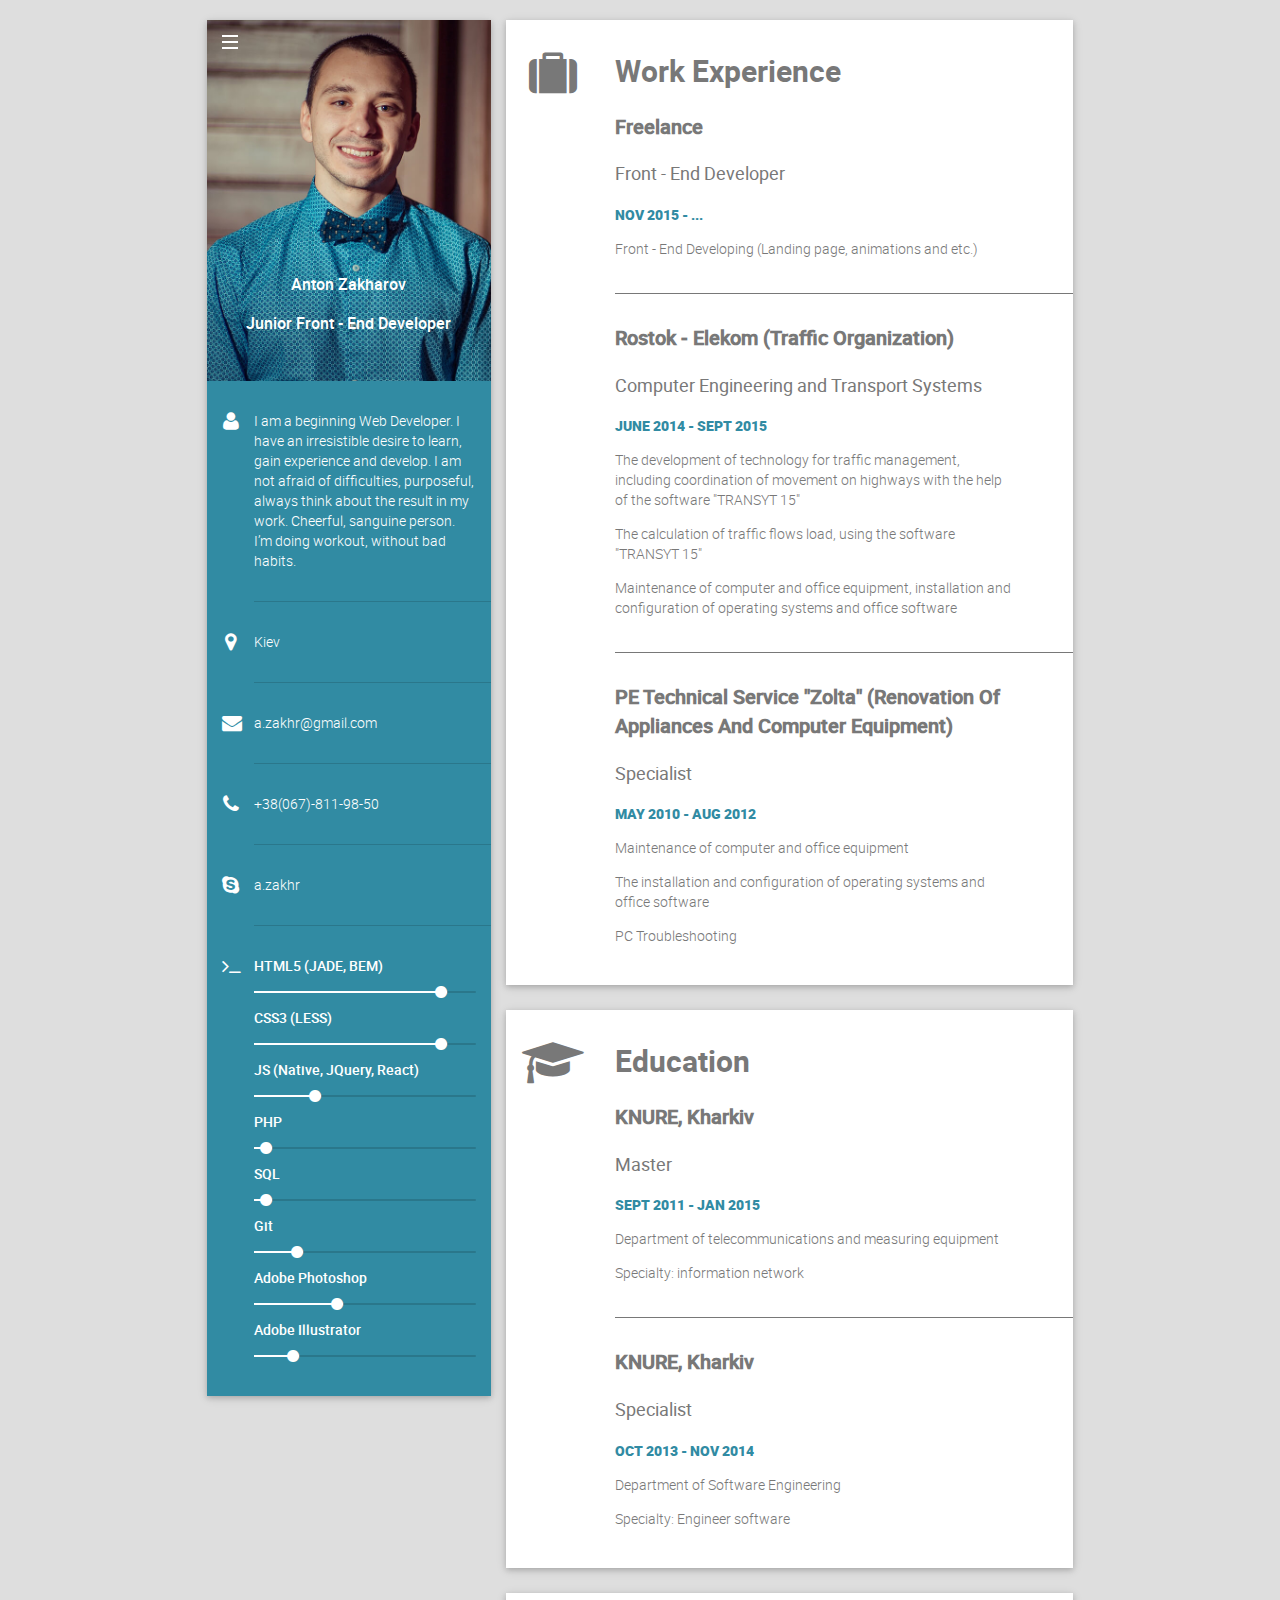
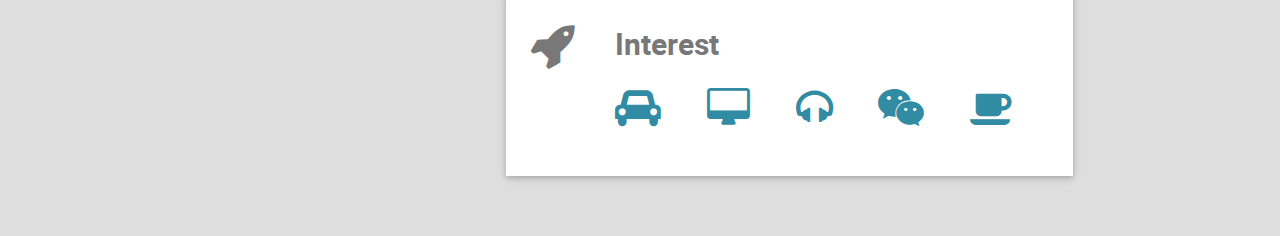
==== index.html @ 95e0c4d7 "clear my code" ====
<!DOCTYPE html><html lang="en" class="no-js"><head><meta charset="utf-8"><meta http-equiv="X-UA-Compatible" content="IE=edge"><meta name="viewport" content="width=device-width, initial-scale=1"><title>CV    </title><meta name="description" content="Zakharov Anton - Front-End Developer. CV and Portfolio."><meta name="author" content="Zakharov Anton"><meta name="robots" content="noodp"><link rel="canonical" href="https://a-zakhr.github.io"><link rel="next" href="https://a-zakhr.github.io/projects"><meta property="og:local" content="en_US"><meta property="og:type" content="website"><meta property="og:title" content="Zakharov Anton"><meta property="og:description" content="Zakharov Anton - Front-End Developer"><meta property="og:url" content="http://a-zakhr.github.io"><meta property="og:site_name" content="Zakharov Anton"><link rel="icon" href="favicon.ico"><link rel="apple-touch-icon" sizes="72x72" href="/apple-icon-72x72.png"><link rel="apple-touch-icon" sizes="76x76" href="/apple-icon-76x76.png"><link rel="apple-touch-icon" sizes="114x114" href="/apple-icon-114x114.png"><link rel="stylesheet" href="styles/main.css"><script>(function(i,s,o,g,r,a,m){i['GoogleAnalyticsObject']=r;i[r]=i[r]||function(){
(i[r].q=i[r].q||[]).push(arguments)},i[r].l=1*new Date();a=s.createElement(o),
m=s.getElementsByTagName(o)[0];a.async=1;a.src=g;m.parentNode.insertBefore(a,m)
})(window,document,'script','https://www.google-analytics.com/analytics.js','ga');

ga('create', 'UA-68794772-2', 'auto');
ga('send', 'pageview');
</script><body><!--[if lt IE 10]><p class="browserupgrade">You are using an <strong>outdated</strong> browser. Please <a href="http://browsehappy.com/">upgrade your browser</a> to improve your experience.</p>
<![endif]--><div class="container"><div class="row"><aside class="aside-block col-lg-4 col-sm-5"><div class="personal-data clearfix"><div class="nav"><div class="nav__btn"><div class="nav__btn-line nav__btn-line--top"></div><div class="nav__btn-line nav__btn-line--middle"></div><div class="nav__btn-line nav__btn-line--bottom"></div></div><nav class="nav__links"><a href="index.html" class="nav__link">CV</a><a href="projects.html" class="nav__link">Projects</a><ul class="social-links"><li class="social-links__item"><a href="https://github.com/a-zakhr" class="social-links__link"><i class="fa fa-github-square"></i></a></li><li class="social-links__item"><a href="https://www.linkedin.com/in/anton-zakharov-628102118" class="social-links__link"><i class="fa fa-linkedin-square"></i></a></li></ul></nav></div><figure class="personal-data__item photo"><img src="images/a.zakhr.jpg" alt="Zakharov Anton image"><figcaption class="photo__descr"><p class="photo__full-name">Anton Zakharov</p><p class="photo__position">Junior Front - End Developer</p></figcaption></figure><div class="personal-data__item personal-data__item--about-me col-sm-12"><div class="row"><div class="personal-data__icon col-xs-2"><i class="fa fa-user"></i></div><p class="personal-data__text col-lg-10 col-md-10 col-sm-10 col-xs-10">I am a beginning Web Developer. I have an irresistible desire to learn, gain experience and develop. I am not afraid of difficulties, purposeful, always think about the result in my work. Cheerful, sanguine person. I’m doing workout, without bad habits.
</p></div></div><div class="personal-data__item personal-data__item--about-me col-sm-12"><div class="row"><div class="personal-data__icon col-xs-2"><i class="fa fa-map-marker"></i></div><p class="personal-data__text col-lg-10 col-md-10 col-sm-10 col-xs-10">Kiev</p></div></div><div class="personal-data__item personal-data__item--email col-sm-12"><div class="row"><div class="personal-data__icon col-xs-2"><i class="fa fa-envelope"></i></div><a href="mailto: a.zakhr@gmail.com" class="personal-data__text col-lg-10 col-md-10 col-sm-10 col-xs-10">a.zakhr@gmail.com</a></div></div><div class="personal-data__item personal-data__item--phone col-sm-12"><div class="row"><div class="personal-data__icon col-xs-2"><i class="fa fa-phone"></i></div><a href="tel: +380678119850" class="personal-data__text col-lg-10 col-md-10 col-sm-10 col-xs-10">+38(067)-811-98-50</a></div></div><div class="personal-data__item personal-data__item--skype col-sm-12"><div class="row"><div class="personal-data__icon col-xs-2"><i class="fa fa-skype"></i></div><a href="skype: a.zakhr" class="personal-data__text col-lg-10 col-md-10 col-sm-10 col-xs-10">a.zakhr</a></div></div><div class="personal-data__item personal-data__item--skills col-sm-12"><div class="row"><div class="personal-data__icon col-xs-2"><i class="fa fa-terminal"></i></div><div class="skills col-lg-10 col-md-10 col-sm-10 col-xs-10"><div class="skills__item skills__item--html"><p class="skills__title">HTML5 (JADE, BEM)</p><div class="skills__progress"><div class="skills__progress--current"><i class="fa fa-circle"></i></div></div></div><div class="skills__item skills__item--css"><p class="skills__title">CSS3 (LESS)</p><div class="skills__progress"><div class="skills__progress--current"><i class="fa fa-circle"></i></div></div></div><div class="skills__item skills__item--js"><p class="skills__title">JS (Native, JQuery, React)</p><div class="skills__progress"><div class="skills__progress--current"><i class="fa fa-circle"></i></div></div></div><div class="skills__item skills__item--php"><p class="skills__title">PHP</p><div class="skills__progress"><div class="skills__progress--current"><i class="fa fa-circle"></i></div></div></div><div class="skills__item skills__item--sql"><p class="skills__title">SQL</p><div class="skills__progress"><div class="skills__progress--current"><i class="fa fa-circle"></i></div></div></div><div class="skills__item skills__item--git"><p class="skills__title">Git</p><div class="skills__progress"><div class="skills__progress--current"><i class="fa fa-circle"></i></div></div></div><div class="skills__item skills__item--ps"><p class="skills__title">Adobe Photoshop</p><div class="skills__progress"><div class="skills__progress--current"><i class="fa fa-circle"></i></div></div></div><div class="skills__item skills__item--ai"><p class="skills__title">Adobe Illustrator</p><div class="skills__progress"><div class="skills__progress--current"><i class="fa fa-circle"></i></div></div></div></div></div></div></div></aside><main class="content col-lg-8 col-sm-7"><div class="info-block clearfix"><div class="info-block__icon col-lg-2 col-md-2 col-sm-2 col-xs-2"><i class="fa fa-suitcase"></i></div><section class="info-block__description col-lg-10 col-md-10 col-sm-10 col-xs-10"><h2 class="info-block__title">Work Experience</h2><article class="description-block"><h3 class="description-block__title">Freelance</h3><p class="description-block__degree">Front - End Developer</p><p class="description-block__date">Nov 2015 - ...</p><p class="description-block__text">Front - End Developing (Landing page, animations and etc.)
</p></article><article class="description-block"><h3 class="description-block__title">Rostok - Elekom (Traffic Organization)</h3><p class="description-block__degree">Computer Engineering and Transport Systems</p><p class="description-block__date">June 2014 - Sept 2015</p><p class="description-block__text">The development of technology for traffic management, including coordination of movement on highways with the help of the software "TRANSYT 15"</p><p class="description-block__text">The calculation of traffic flows load, using the software "TRANSYT 15"</p><p class="description-block__text">Maintenance of computer and office equipment, installation and configuration of operating systems and office software
</p></article><article class="description-block"><h3 class="description-block__title">PE Technical Service "Zolta" (Renovation Of Appliances And Computer Equipment)</h3><p class="description-block__degree">Specialist</p><p class="description-block__date">May 2010 - Aug 2012</p><p class="description-block__text">Maintenance of computer and office equipment</p><p class="description-block__text">The installation and configuration of operating systems and office software</p><p class="description-block__text">PC Troubleshooting
</p></article></section></div><div class="info-block clearfix"><div class="info-block__icon col-lg-2 col-md-2 col-sm-2 col-xs-2"><i class="fa fa-graduation-cap"></i></div><section class="info-block__description col-lg-10 col-md-10 col-sm-10 col-xs-10"><h2 class="info-block__title">Education</h2><article class="description-block"><h3 class="description-block__title">KNURE, Kharkiv</h3><p class="description-block__degree">Master</p><P class="description-block__date">Sept 2011 - Jan 2015</P><p class="description-block__text">Department of telecommunications and measuring equipment</p><p class="description-block__text">Specialty: information network</p></article><article class="description-block"><h3 class="description-block__title">KNURE, Kharkiv</h3><p class="description-block__degree">Specialist</p><p class="description-block__date">Oct 2013 - Nov 2014</p><p class="description-block__text">Department of Software Engineering</p><p class="description-block__text">Specialty: Engineer software</p></article></section></div><div class="info-block clearfix"><div class="info-block__icon col-lg-2 col-md-2 col-sm-2 col-xs-2"><i class="fa fa-rocket"></i></div><section class="info-block__description col-lg-10 col-md-10 col-sm-10 col-xs-10"><h2 class="info-block__title">Interest</h2><article class="description-block"><ul class="description-block__list"><li class="list-item"><i class="fa fa-car"></i></li><li class="list-item"><i class="fa fa-desktop"></i></li><li class="list-item"><i class="fa fa-headphones"></i></li><li class="list-item"><i class="fa fa-weixin"></i></li><li class="list-item"><i class="fa fa-coffee"></i></li></ul></article></section></div></main><div class="overlay-bg"></div></div></div><script src="scripts/jquery.min.js"></script><script src="scripts/main.js"></script></body></head></html>
---- styles/main.css ----
.fa.fa-pull-left,.fa.pull-left{margin-right:.3em}.fa,.fa-stack{display:inline-block}.fa-ul,.projects__list,.social-links{list-style-type:none}.description-links__icon,.fa-fw,.fa-li,.info-block__icon,.nav__links,.personal-data__icon,.photo__descr,.projects__title{text-align:center}@font-face{font-family:'Roboto Light';src:url(../fonts/roboto-light-webfont.eot);src:url(../fonts/roboto-light-webfont.eot?#iefix) format('embedded-opentype'),url(../fonts/roboto-light-webfont.woff2) format('woff2'),url(../fonts/roboto-light-webfont.woff) format('woff'),url(../fonts/roboto-light-webfont.ttf) format('truetype')}@font-face{font-family:'Roboto Bold';src:url(../fonts/roboto-bold-webfont.eot);src:url(../fonts/roboto-bold-webfont.eot?#iefix) format('embedded-opentype'),url(../fonts/roboto-bold-webfont.woff2) format('woff2'),url(../fonts/roboto-bold-webfont.woff) format('woff'),url(../fonts/roboto-bold-webfont.ttf) format('truetype')}@font-face{font-family:'Roboto Black';src:url(../fonts/roboto-black-webfont.eot);src:url(../fonts/roboto-black-webfont.eot?#iefix) format('embedded-opentype'),url(../fonts/roboto-black-webfont.woff2) format('woff2'),url(../fonts/roboto-black-webfont.woff) format('woff'),url(../fonts/roboto-black-webfont.ttf) format('truetype')}@font-face{font-family:'Roboto Medium';src:url(../fonts/roboto-medium-webfont.eot);src:url(../fonts/roboto-medium-webfont.eot?#iefix) format('embedded-opentype'),url(../fonts/roboto-medium-webfont.woff2) format('woff2'),url(../fonts/roboto-medium-webfont.woff) format('woff'),url(../fonts/roboto-medium-webfont.ttf) format('truetype')}@font-face{font-family:'Roboto Regular';src:url(../fonts/roboto-regular-webfont.eot);src:url(../fonts/roboto-regular-webfont.eot?#iefix) format('embedded-opentype'),url(../fonts/roboto-regular-webfont.woff2) format('woff2'),url(../fonts/roboto-regular-webfont.woff) format('woff'),url(../fonts/roboto-regular-webfont.ttf) format('truetype')}/*!
 *  Font Awesome 4.6.1 by @davegandy - http://fontawesome.io - @fontawesome
 *  License - http://fontawesome.io/license (Font: SIL OFL 1.1, CSS: MIT License)
 */@font-face{font-family:FontAwesome;src:url(../fonts/fontawesome-webfont.eot?v=4.6.1);src:url(../fonts/fontawesome-webfont.eot?#iefix&v=4.6.1) format('embedded-opentype'),url(../fonts/fontawesome-webfont.woff2?v=4.6.1) format('woff2'),url(../fonts/fontawesome-webfont.woff?v=4.6.1) format('woff'),url(../fonts/fontawesome-webfont.ttf?v=4.6.1) format('truetype'),url(../fonts/fontawesome-webfont.svg?v=4.6.1#fontawesomeregular) format('svg');font-weight:400;font-style:normal}.fa{font:normal normal normal 14px/1 FontAwesome;font-size:inherit;text-rendering:auto;-webkit-font-smoothing:antialiased;-moz-osx-font-smoothing:grayscale}.fa-lg{font-size:1.33333333em;line-height:.75em;vertical-align:-15%}.fa-stack,img{vertical-align:middle}.fa-2x{font-size:2em}.fa-3x{font-size:3em}.fa-4x{font-size:4em}.fa-5x{font-size:5em}.fa-stack-2x,h1{font-size:2em}.fa-fw{width:1.28571429em}.fa-ul{padding-left:0;margin-left:2.14285714em}.fa.fa-pull-right,.fa.pull-right{margin-left:.3em}.fa-ul>li{position:relative}.fa-li{position:absolute;left:-2.14285714em;width:2.14285714em;top:.14285714em}.fa-li.fa-lg{left:-1.85714286em}.fa-border{padding:.2em .25em .15em;border:.08em solid #eee;border-radius:.1em}legend,td,th{padding:0}hr,img,legend{border:0}.fa-pull-left{float:left}.fa-pull-right{float:right}body,figure{margin:0}.fa-spin{-webkit-animation:fa-spin 2s infinite linear;animation:fa-spin 2s infinite linear}.fa-pulse{-webkit-animation:fa-spin 1s infinite steps(8);animation:fa-spin 1s infinite steps(8)}@-webkit-keyframes fa-spin{0%{-webkit-transform:rotate(0);transform:rotate(0)}100%{-webkit-transform:rotate(359deg);transform:rotate(359deg)}}@keyframes fa-spin{0%{-webkit-transform:rotate(0);transform:rotate(0)}100%{-webkit-transform:rotate(359deg);transform:rotate(359deg)}}.fa-rotate-90{-ms-filter:"progid:DXImageTransform.Microsoft.BasicImage(rotation=1)";-webkit-transform:rotate(90deg);transform:rotate(90deg)}.fa-rotate-180{-ms-filter:"progid:DXImageTransform.Microsoft.BasicImage(rotation=2)";-webkit-transform:rotate(180deg);transform:rotate(180deg)}.fa-rotate-270{-ms-filter:"progid:DXImageTransform.Microsoft.BasicImage(rotation=3)";-webkit-transform:rotate(270deg);transform:rotate(270deg)}.fa-flip-horizontal{-ms-filter:"progid:DXImageTransform.Microsoft.BasicImage(rotation=0, mirror=1)";-webkit-transform:scale(-1,1);transform:scale(-1,1)}.fa-flip-vertical{-ms-filter:"progid:DXImageTransform.Microsoft.BasicImage(rotation=2, mirror=1)";-webkit-transform:scale(1,-1);transform:scale(1,-1)}:root .fa-flip-horizontal,:root .fa-flip-vertical,:root .fa-rotate-180,:root .fa-rotate-270,:root .fa-rotate-90{-webkit-filter:none;filter:none}.fa-stack{position:relative;width:2em;height:2em;line-height:2em}.fa-stack-1x,.fa-stack-2x{position:absolute;left:0;width:100%;text-align:center}.fa-stack-1x{line-height:inherit}.fa-inverse{color:#fff}.fa-glass:before{content:"\f000"}.fa-music:before{content:"\f001"}.fa-search:before{content:"\f002"}.fa-envelope-o:before{content:"\f003"}.fa-heart:before{content:"\f004"}.fa-star:before{content:"\f005"}.fa-star-o:before{content:"\f006"}.fa-user:before{content:"\f007"}.fa-film:before{content:"\f008"}.fa-th-large:before{content:"\f009"}.fa-th:before{content:"\f00a"}.fa-th-list:before{content:"\f00b"}.fa-check:before{content:"\f00c"}.fa-close:before,.fa-remove:before,.fa-times:before{content:"\f00d"}.fa-search-plus:before{content:"\f00e"}.fa-search-minus:before{content:"\f010"}.fa-power-off:before{content:"\f011"}.fa-signal:before{content:"\f012"}.fa-cog:before,.fa-gear:before{content:"\f013"}.fa-trash-o:before{content:"\f014"}.fa-home:before{content:"\f015"}.fa-file-o:before{content:"\f016"}.fa-clock-o:before{content:"\f017"}.fa-road:before{content:"\f018"}.fa-download:before{content:"\f019"}.fa-arrow-circle-o-down:before{content:"\f01a"}.fa-arrow-circle-o-up:before{content:"\f01b"}.fa-inbox:before{content:"\f01c"}.fa-play-circle-o:before{content:"\f01d"}.fa-repeat:before,.fa-rotate-right:before{content:"\f01e"}.fa-refresh:before{content:"\f021"}.fa-list-alt:before{content:"\f022"}.fa-lock:before{content:"\f023"}.fa-flag:before{content:"\f024"}.fa-headphones:before{content:"\f025"}.fa-volume-off:before{content:"\f026"}.fa-volume-down:before{content:"\f027"}.fa-volume-up:before{content:"\f028"}.fa-qrcode:before{content:"\f029"}.fa-barcode:before{content:"\f02a"}.fa-tag:before{content:"\f02b"}.fa-tags:before{content:"\f02c"}.fa-book:before{content:"\f02d"}.fa-bookmark:before{content:"\f02e"}.fa-print:before{content:"\f02f"}.fa-camera:before{content:"\f030"}.fa-font:before{content:"\f031"}.fa-bold:before{content:"\f032"}.fa-italic:before{content:"\f033"}.fa-text-height:before{content:"\f034"}.fa-text-width:before{content:"\f035"}.fa-align-left:before{content:"\f036"}.fa-align-center:before{content:"\f037"}.fa-align-right:before{content:"\f038"}.fa-align-justify:before{content:"\f039"}.fa-list:before{content:"\f03a"}.fa-dedent:before,.fa-outdent:before{content:"\f03b"}.fa-indent:before{content:"\f03c"}.fa-video-camera:before{content:"\f03d"}.fa-image:before,.fa-photo:before,.fa-picture-o:before{content:"\f03e"}.fa-pencil:before{content:"\f040"}.fa-map-marker:before{content:"\f041"}.fa-adjust:before{content:"\f042"}.fa-tint:before{content:"\f043"}.fa-edit:before,.fa-pencil-square-o:before{content:"\f044"}.fa-share-square-o:before{content:"\f045"}.fa-check-square-o:before{content:"\f046"}.fa-arrows:before{content:"\f047"}.fa-step-backward:before{content:"\f048"}.fa-fast-backward:before{content:"\f049"}.fa-backward:before{content:"\f04a"}.fa-play:before{content:"\f04b"}.fa-pause:before{content:"\f04c"}.fa-stop:before{content:"\f04d"}.fa-forward:before{content:"\f04e"}.fa-fast-forward:before{content:"\f050"}.fa-step-forward:before{content:"\f051"}.fa-eject:before{content:"\f052"}.fa-chevron-left:before{content:"\f053"}.fa-chevron-right:before{content:"\f054"}.fa-plus-circle:before{content:"\f055"}.fa-minus-circle:before{content:"\f056"}.fa-times-circle:before{content:"\f057"}.fa-check-circle:before{content:"\f058"}.fa-question-circle:before{content:"\f059"}.fa-info-circle:before{content:"\f05a"}.fa-crosshairs:before{content:"\f05b"}.fa-times-circle-o:before{content:"\f05c"}.fa-check-circle-o:before{content:"\f05d"}.fa-ban:before{content:"\f05e"}.fa-arrow-left:before{content:"\f060"}.fa-arrow-right:before{content:"\f061"}.fa-arrow-up:before{content:"\f062"}.fa-arrow-down:before{content:"\f063"}.fa-mail-forward:before,.fa-share:before{content:"\f064"}.fa-expand:before{content:"\f065"}.fa-compress:before{content:"\f066"}.fa-plus:before{content:"\f067"}.fa-minus:before{content:"\f068"}.fa-asterisk:before{content:"\f069"}.fa-exclamation-circle:before{content:"\f06a"}.fa-gift:before{content:"\f06b"}.fa-leaf:before{content:"\f06c"}.fa-fire:before{content:"\f06d"}.fa-eye:before{content:"\f06e"}.fa-eye-slash:before{content:"\f070"}.fa-exclamation-triangle:before,.fa-warning:before{content:"\f071"}.fa-plane:before{content:"\f072"}.fa-calendar:before{content:"\f073"}.fa-random:before{content:"\f074"}.fa-comment:before{content:"\f075"}.fa-magnet:before{content:"\f076"}.fa-chevron-up:before{content:"\f077"}.fa-chevron-down:before{content:"\f078"}.fa-retweet:before{content:"\f079"}.fa-shopping-cart:before{content:"\f07a"}.fa-folder:before{content:"\f07b"}.fa-folder-open:before{content:"\f07c"}.fa-arrows-v:before{content:"\f07d"}.fa-arrows-h:before{content:"\f07e"}.fa-bar-chart-o:before,.fa-bar-chart:before{content:"\f080"}.fa-twitter-square:before{content:"\f081"}.fa-facebook-square:before{content:"\f082"}.fa-camera-retro:before{content:"\f083"}.fa-key:before{content:"\f084"}.fa-cogs:before,.fa-gears:before{content:"\f085"}.fa-comments:before{content:"\f086"}.fa-thumbs-o-up:before{content:"\f087"}.fa-thumbs-o-down:before{content:"\f088"}.fa-star-half:before{content:"\f089"}.fa-heart-o:before{content:"\f08a"}.fa-sign-out:before{content:"\f08b"}.fa-linkedin-square:before{content:"\f08c"}.fa-thumb-tack:before{content:"\f08d"}.fa-external-link:before{content:"\f08e"}.fa-sign-in:before{content:"\f090"}.fa-trophy:before{content:"\f091"}.fa-github-square:before{content:"\f092"}.fa-upload:before{content:"\f093"}.fa-lemon-o:before{content:"\f094"}.fa-phone:before{content:"\f095"}.fa-square-o:before{content:"\f096"}.fa-bookmark-o:before{content:"\f097"}.fa-phone-square:before{content:"\f098"}.fa-twitter:before{content:"\f099"}.fa-facebook-f:before,.fa-facebook:before{content:"\f09a"}.fa-github:before{content:"\f09b"}.fa-unlock:before{content:"\f09c"}.fa-credit-card:before{content:"\f09d"}.fa-feed:before,.fa-rss:before{content:"\f09e"}.fa-hdd-o:before{content:"\f0a0"}.fa-bullhorn:before{content:"\f0a1"}.fa-bell:before{content:"\f0f3"}.fa-certificate:before{content:"\f0a3"}.fa-hand-o-right:before{content:"\f0a4"}.fa-hand-o-left:before{content:"\f0a5"}.fa-hand-o-up:before{content:"\f0a6"}.fa-hand-o-down:before{content:"\f0a7"}.fa-arrow-circle-left:before{content:"\f0a8"}.fa-arrow-circle-right:before{content:"\f0a9"}.fa-arrow-circle-up:before{content:"\f0aa"}.fa-arrow-circle-down:before{content:"\f0ab"}.fa-globe:before{content:"\f0ac"}.fa-wrench:before{content:"\f0ad"}.fa-tasks:before{content:"\f0ae"}.fa-filter:before{content:"\f0b0"}.fa-briefcase:before{content:"\f0b1"}.fa-arrows-alt:before{content:"\f0b2"}.fa-group:before,.fa-users:before{content:"\f0c0"}.fa-chain:before,.fa-link:before{content:"\f0c1"}.fa-cloud:before{content:"\f0c2"}.fa-flask:before{content:"\f0c3"}.fa-cut:before,.fa-scissors:before{content:"\f0c4"}.fa-copy:before,.fa-files-o:before{content:"\f0c5"}.fa-paperclip:before{content:"\f0c6"}.fa-floppy-o:before,.fa-save:before{content:"\f0c7"}.fa-square:before{content:"\f0c8"}.fa-bars:before,.fa-navicon:before,.fa-reorder:before{content:"\f0c9"}.fa-list-ul:before{content:"\f0ca"}.fa-list-ol:before{content:"\f0cb"}.fa-strikethrough:before{content:"\f0cc"}.fa-underline:before{content:"\f0cd"}.fa-table:before{content:"\f0ce"}.fa-magic:before{content:"\f0d0"}.fa-truck:before{content:"\f0d1"}.fa-pinterest:before{content:"\f0d2"}.fa-pinterest-square:before{content:"\f0d3"}.fa-google-plus-square:before{content:"\f0d4"}.fa-google-plus:before{content:"\f0d5"}.fa-money:before{content:"\f0d6"}.fa-caret-down:before{content:"\f0d7"}.fa-caret-up:before{content:"\f0d8"}.fa-caret-left:before{content:"\f0d9"}.fa-caret-right:before{content:"\f0da"}.fa-columns:before{content:"\f0db"}.fa-sort:before,.fa-unsorted:before{content:"\f0dc"}.fa-sort-desc:before,.fa-sort-down:before{content:"\f0dd"}.fa-sort-asc:before,.fa-sort-up:before{content:"\f0de"}.fa-envelope:before{content:"\f0e0"}.fa-linkedin:before{content:"\f0e1"}.fa-rotate-left:before,.fa-undo:before{content:"\f0e2"}.fa-gavel:before,.fa-legal:before{content:"\f0e3"}.fa-dashboard:before,.fa-tachometer:before{content:"\f0e4"}.fa-comment-o:before{content:"\f0e5"}.fa-comments-o:before{content:"\f0e6"}.fa-bolt:before,.fa-flash:before{content:"\f0e7"}.fa-sitemap:before{content:"\f0e8"}.fa-umbrella:before{content:"\f0e9"}.fa-clipboard:before,.fa-paste:before{content:"\f0ea"}.fa-lightbulb-o:before{content:"\f0eb"}.fa-exchange:before{content:"\f0ec"}.fa-cloud-download:before{content:"\f0ed"}.fa-cloud-upload:before{content:"\f0ee"}.fa-user-md:before{content:"\f0f0"}.fa-stethoscope:before{content:"\f0f1"}.fa-suitcase:before{content:"\f0f2"}.fa-bell-o:before{content:"\f0a2"}.fa-coffee:before{content:"\f0f4"}.fa-cutlery:before{content:"\f0f5"}.fa-file-text-o:before{content:"\f0f6"}.fa-building-o:before{content:"\f0f7"}.fa-hospital-o:before{content:"\f0f8"}.fa-ambulance:before{content:"\f0f9"}.fa-medkit:before{content:"\f0fa"}.fa-fighter-jet:before{content:"\f0fb"}.fa-beer:before{content:"\f0fc"}.fa-h-square:before{content:"\f0fd"}.fa-plus-square:before{content:"\f0fe"}.fa-angle-double-left:before{content:"\f100"}.fa-angle-double-right:before{content:"\f101"}.fa-angle-double-up:before{content:"\f102"}.fa-angle-double-down:before{content:"\f103"}.fa-angle-left:before{content:"\f104"}.fa-angle-right:before{content:"\f105"}.fa-angle-up:before{content:"\f106"}.fa-angle-down:before{content:"\f107"}.fa-desktop:before{content:"\f108"}.fa-laptop:before{content:"\f109"}.fa-tablet:before{content:"\f10a"}.fa-mobile-phone:before,.fa-mobile:before{content:"\f10b"}.fa-circle-o:before{content:"\f10c"}.fa-quote-left:before{content:"\f10d"}.fa-quote-right:before{content:"\f10e"}.fa-spinner:before{content:"\f110"}.fa-circle:before{content:"\f111"}.fa-mail-reply:before,.fa-reply:before{content:"\f112"}.fa-github-alt:before{content:"\f113"}.fa-folder-o:before{content:"\f114"}.fa-folder-open-o:before{content:"\f115"}.fa-smile-o:before{content:"\f118"}.fa-frown-o:before{content:"\f119"}.fa-meh-o:before{content:"\f11a"}.fa-gamepad:before{content:"\f11b"}.fa-keyboard-o:before{content:"\f11c"}.fa-flag-o:before{content:"\f11d"}.fa-flag-checkered:before{content:"\f11e"}.fa-terminal:before{content:"\f120"}.fa-code:before{content:"\f121"}.fa-mail-reply-all:before,.fa-reply-all:before{content:"\f122"}.fa-star-half-empty:before,.fa-star-half-full:before,.fa-star-half-o:before{content:"\f123"}.fa-location-arrow:before{content:"\f124"}.fa-crop:before{content:"\f125"}.fa-code-fork:before{content:"\f126"}.fa-chain-broken:before,.fa-unlink:before{content:"\f127"}.fa-question:before{content:"\f128"}.fa-info:before{content:"\f129"}.fa-exclamation:before{content:"\f12a"}.fa-superscript:before{content:"\f12b"}.fa-subscript:before{content:"\f12c"}.fa-eraser:before{content:"\f12d"}.fa-puzzle-piece:before{content:"\f12e"}.fa-microphone:before{content:"\f130"}.fa-microphone-slash:before{content:"\f131"}.fa-shield:before{content:"\f132"}.fa-calendar-o:before{content:"\f133"}.fa-fire-extinguisher:before{content:"\f134"}.fa-rocket:before{content:"\f135"}.fa-maxcdn:before{content:"\f136"}.fa-chevron-circle-left:before{content:"\f137"}.fa-chevron-circle-right:before{content:"\f138"}.fa-chevron-circle-up:before{content:"\f139"}.fa-chevron-circle-down:before{content:"\f13a"}.fa-html5:before{content:"\f13b"}.fa-css3:before{content:"\f13c"}.fa-anchor:before{content:"\f13d"}.fa-unlock-alt:before{content:"\f13e"}.fa-bullseye:before{content:"\f140"}.fa-ellipsis-h:before{content:"\f141"}.fa-ellipsis-v:before{content:"\f142"}.fa-rss-square:before{content:"\f143"}.fa-play-circle:before{content:"\f144"}.fa-ticket:before{content:"\f145"}.fa-minus-square:before{content:"\f146"}.fa-minus-square-o:before{content:"\f147"}.fa-level-up:before{content:"\f148"}.fa-level-down:before{content:"\f149"}.fa-check-square:before{content:"\f14a"}.fa-pencil-square:before{content:"\f14b"}.fa-external-link-square:before{content:"\f14c"}.fa-share-square:before{content:"\f14d"}.fa-compass:before{content:"\f14e"}.fa-caret-square-o-down:before,.fa-toggle-down:before{content:"\f150"}.fa-caret-square-o-up:before,.fa-toggle-up:before{content:"\f151"}.fa-caret-square-o-right:before,.fa-toggle-right:before{content:"\f152"}.fa-eur:before,.fa-euro:before{content:"\f153"}.fa-gbp:before{content:"\f154"}.fa-dollar:before,.fa-usd:before{content:"\f155"}.fa-inr:before,.fa-rupee:before{content:"\f156"}.fa-cny:before,.fa-jpy:before,.fa-rmb:before,.fa-yen:before{content:"\f157"}.fa-rouble:before,.fa-rub:before,.fa-ruble:before{content:"\f158"}.fa-krw:before,.fa-won:before{content:"\f159"}.fa-bitcoin:before,.fa-btc:before{content:"\f15a"}.fa-file:before{content:"\f15b"}.fa-file-text:before{content:"\f15c"}.fa-sort-alpha-asc:before{content:"\f15d"}.fa-sort-alpha-desc:before{content:"\f15e"}.fa-sort-amount-asc:before{content:"\f160"}.fa-sort-amount-desc:before{content:"\f161"}.fa-sort-numeric-asc:before{content:"\f162"}.fa-sort-numeric-desc:before{content:"\f163"}.fa-thumbs-up:before{content:"\f164"}.fa-thumbs-down:before{content:"\f165"}.fa-youtube-square:before{content:"\f166"}.fa-youtube:before{content:"\f167"}.fa-xing:before{content:"\f168"}.fa-xing-square:before{content:"\f169"}.fa-youtube-play:before{content:"\f16a"}.fa-dropbox:before{content:"\f16b"}.fa-stack-overflow:before{content:"\f16c"}.fa-instagram:before{content:"\f16d"}.fa-flickr:before{content:"\f16e"}.fa-adn:before{content:"\f170"}.fa-bitbucket:before{content:"\f171"}.fa-bitbucket-square:before{content:"\f172"}.fa-tumblr:before{content:"\f173"}.fa-tumblr-square:before{content:"\f174"}.fa-long-arrow-down:before{content:"\f175"}.fa-long-arrow-up:before{content:"\f176"}.fa-long-arrow-left:before{content:"\f177"}.fa-long-arrow-right:before{content:"\f178"}.fa-apple:before{content:"\f179"}.fa-windows:before{content:"\f17a"}.fa-android:before{content:"\f17b"}.fa-linux:before{content:"\f17c"}.fa-dribbble:before{content:"\f17d"}.fa-skype:before{content:"\f17e"}.fa-foursquare:before{content:"\f180"}.fa-trello:before{content:"\f181"}.fa-female:before{content:"\f182"}.fa-male:before{content:"\f183"}.fa-gittip:before,.fa-gratipay:before{content:"\f184"}.fa-sun-o:before{content:"\f185"}.fa-moon-o:before{content:"\f186"}.fa-archive:before{content:"\f187"}.fa-bug:before{content:"\f188"}.fa-vk:before{content:"\f189"}.fa-weibo:before{content:"\f18a"}.fa-renren:before{content:"\f18b"}.fa-pagelines:before{content:"\f18c"}.fa-stack-exchange:before{content:"\f18d"}.fa-arrow-circle-o-right:before{content:"\f18e"}.fa-arrow-circle-o-left:before{content:"\f190"}.fa-caret-square-o-left:before,.fa-toggle-left:before{content:"\f191"}.fa-dot-circle-o:before{content:"\f192"}.fa-wheelchair:before{content:"\f193"}.fa-vimeo-square:before{content:"\f194"}.fa-try:before,.fa-turkish-lira:before{content:"\f195"}.fa-plus-square-o:before{content:"\f196"}.fa-space-shuttle:before{content:"\f197"}.fa-slack:before{content:"\f198"}.fa-envelope-square:before{content:"\f199"}.fa-wordpress:before{content:"\f19a"}.fa-openid:before{content:"\f19b"}.fa-bank:before,.fa-institution:before,.fa-university:before{content:"\f19c"}.fa-graduation-cap:before,.fa-mortar-board:before{content:"\f19d"}.fa-yahoo:before{content:"\f19e"}.fa-google:before{content:"\f1a0"}.fa-reddit:before{content:"\f1a1"}.fa-reddit-square:before{content:"\f1a2"}.fa-stumbleupon-circle:before{content:"\f1a3"}.fa-stumbleupon:before{content:"\f1a4"}.fa-delicious:before{content:"\f1a5"}.fa-digg:before{content:"\f1a6"}.fa-pied-piper:before{content:"\f1a7"}.fa-pied-piper-alt:before{content:"\f1a8"}.fa-drupal:before{content:"\f1a9"}.fa-joomla:before{content:"\f1aa"}.fa-language:before{content:"\f1ab"}.fa-fax:before{content:"\f1ac"}.fa-building:before{content:"\f1ad"}.fa-child:before{content:"\f1ae"}.fa-paw:before{content:"\f1b0"}.fa-spoon:before{content:"\f1b1"}.fa-cube:before{content:"\f1b2"}.fa-cubes:before{content:"\f1b3"}.fa-behance:before{content:"\f1b4"}.fa-behance-square:before{content:"\f1b5"}.fa-steam:before{content:"\f1b6"}.fa-steam-square:before{content:"\f1b7"}.fa-recycle:before{content:"\f1b8"}.fa-automobile:before,.fa-car:before{content:"\f1b9"}.fa-cab:before,.fa-taxi:before{content:"\f1ba"}.fa-tree:before{content:"\f1bb"}.fa-spotify:before{content:"\f1bc"}.fa-deviantart:before{content:"\f1bd"}.fa-soundcloud:before{content:"\f1be"}.fa-database:before{content:"\f1c0"}.fa-file-pdf-o:before{content:"\f1c1"}.fa-file-word-o:before{content:"\f1c2"}.fa-file-excel-o:before{content:"\f1c3"}.fa-file-powerpoint-o:before{content:"\f1c4"}.fa-file-image-o:before,.fa-file-photo-o:before,.fa-file-picture-o:before{content:"\f1c5"}.fa-file-archive-o:before,.fa-file-zip-o:before{content:"\f1c6"}.fa-file-audio-o:before,.fa-file-sound-o:before{content:"\f1c7"}.fa-file-movie-o:before,.fa-file-video-o:before{content:"\f1c8"}.fa-file-code-o:before{content:"\f1c9"}.fa-vine:before{content:"\f1ca"}.fa-codepen:before{content:"\f1cb"}.fa-jsfiddle:before{content:"\f1cc"}.fa-life-bouy:before,.fa-life-buoy:before,.fa-life-ring:before,.fa-life-saver:before,.fa-support:before{content:"\f1cd"}.fa-circle-o-notch:before{content:"\f1ce"}.fa-ra:before,.fa-rebel:before{content:"\f1d0"}.fa-empire:before,.fa-ge:before{content:"\f1d1"}.fa-git-square:before{content:"\f1d2"}.fa-git:before{content:"\f1d3"}.fa-hacker-news:before,.fa-y-combinator-square:before,.fa-yc-square:before{content:"\f1d4"}.fa-tencent-weibo:before{content:"\f1d5"}.fa-qq:before{content:"\f1d6"}.fa-wechat:before,.fa-weixin:before{content:"\f1d7"}.fa-paper-plane:before,.fa-send:before{content:"\f1d8"}.fa-paper-plane-o:before,.fa-send-o:before{content:"\f1d9"}.fa-history:before{content:"\f1da"}.fa-circle-thin:before{content:"\f1db"}.fa-header:before{content:"\f1dc"}.fa-paragraph:before{content:"\f1dd"}.fa-sliders:before{content:"\f1de"}.fa-share-alt:before{content:"\f1e0"}.fa-share-alt-square:before{content:"\f1e1"}.fa-bomb:before{content:"\f1e2"}.fa-futbol-o:before,.fa-soccer-ball-o:before{content:"\f1e3"}.fa-tty:before{content:"\f1e4"}.fa-binoculars:before{content:"\f1e5"}.fa-plug:before{content:"\f1e6"}.fa-slideshare:before{content:"\f1e7"}.fa-twitch:before{content:"\f1e8"}.fa-yelp:before{content:"\f1e9"}.fa-newspaper-o:before{content:"\f1ea"}.fa-wifi:before{content:"\f1eb"}.fa-calculator:before{content:"\f1ec"}.fa-paypal:before{content:"\f1ed"}.fa-google-wallet:before{content:"\f1ee"}.fa-cc-visa:before{content:"\f1f0"}.fa-cc-mastercard:before{content:"\f1f1"}.fa-cc-discover:before{content:"\f1f2"}.fa-cc-amex:before{content:"\f1f3"}.fa-cc-paypal:before{content:"\f1f4"}.fa-cc-stripe:before{content:"\f1f5"}.fa-bell-slash:before{content:"\f1f6"}.fa-bell-slash-o:before{content:"\f1f7"}.fa-trash:before{content:"\f1f8"}.fa-copyright:before{content:"\f1f9"}.fa-at:before{content:"\f1fa"}.fa-eyedropper:before{content:"\f1fb"}.fa-paint-brush:before{content:"\f1fc"}.fa-birthday-cake:before{content:"\f1fd"}.fa-area-chart:before{content:"\f1fe"}.fa-pie-chart:before{content:"\f200"}.fa-line-chart:before{content:"\f201"}.fa-lastfm:before{content:"\f202"}.fa-lastfm-square:before{content:"\f203"}.fa-toggle-off:before{content:"\f204"}.fa-toggle-on:before{content:"\f205"}.fa-bicycle:before{content:"\f206"}.fa-bus:before{content:"\f207"}.fa-ioxhost:before{content:"\f208"}.fa-angellist:before{content:"\f209"}.fa-cc:before{content:"\f20a"}.fa-ils:before,.fa-shekel:before,.fa-sheqel:before{content:"\f20b"}.fa-meanpath:before{content:"\f20c"}.fa-buysellads:before{content:"\f20d"}.fa-connectdevelop:before{content:"\f20e"}.fa-dashcube:before{content:"\f210"}.fa-forumbee:before{content:"\f211"}.fa-leanpub:before{content:"\f212"}.fa-sellsy:before{content:"\f213"}.fa-shirtsinbulk:before{content:"\f214"}.fa-simplybuilt:before{content:"\f215"}.fa-skyatlas:before{content:"\f216"}.fa-cart-plus:before{content:"\f217"}.fa-cart-arrow-down:before{content:"\f218"}.fa-diamond:before{content:"\f219"}.fa-ship:before{content:"\f21a"}.fa-user-secret:before{content:"\f21b"}.fa-motorcycle:before{content:"\f21c"}.fa-street-view:before{content:"\f21d"}.fa-heartbeat:before{content:"\f21e"}.fa-venus:before{content:"\f221"}.fa-mars:before{content:"\f222"}.fa-mercury:before{content:"\f223"}.fa-intersex:before,.fa-transgender:before{content:"\f224"}.fa-transgender-alt:before{content:"\f225"}.fa-venus-double:before{content:"\f226"}.fa-mars-double:before{content:"\f227"}.fa-venus-mars:before{content:"\f228"}.fa-mars-stroke:before{content:"\f229"}.fa-mars-stroke-v:before{content:"\f22a"}.fa-mars-stroke-h:before{content:"\f22b"}.fa-neuter:before{content:"\f22c"}.fa-genderless:before{content:"\f22d"}.fa-facebook-official:before{content:"\f230"}.fa-pinterest-p:before{content:"\f231"}.fa-whatsapp:before{content:"\f232"}.fa-server:before{content:"\f233"}.fa-user-plus:before{content:"\f234"}.fa-user-times:before{content:"\f235"}.fa-bed:before,.fa-hotel:before{content:"\f236"}.fa-viacoin:before{content:"\f237"}.fa-train:before{content:"\f238"}.fa-subway:before{content:"\f239"}.fa-medium:before{content:"\f23a"}.fa-y-combinator:before,.fa-yc:before{content:"\f23b"}.fa-optin-monster:before{content:"\f23c"}.fa-opencart:before{content:"\f23d"}.fa-expeditedssl:before{content:"\f23e"}.fa-battery-4:before,.fa-battery-full:before{content:"\f240"}.fa-battery-3:before,.fa-battery-three-quarters:before{content:"\f241"}.fa-battery-2:before,.fa-battery-half:before{content:"\f242"}.fa-battery-1:before,.fa-battery-quarter:before{content:"\f243"}.fa-battery-0:before,.fa-battery-empty:before{content:"\f244"}.fa-mouse-pointer:before{content:"\f245"}.fa-i-cursor:before{content:"\f246"}.fa-object-group:before{content:"\f247"}.fa-object-ungroup:before{content:"\f248"}.fa-sticky-note:before{content:"\f249"}.fa-sticky-note-o:before{content:"\f24a"}.fa-cc-jcb:before{content:"\f24b"}.fa-cc-diners-club:before{content:"\f24c"}.fa-clone:before{content:"\f24d"}.fa-balance-scale:before{content:"\f24e"}.fa-hourglass-o:before{content:"\f250"}.fa-hourglass-1:before,.fa-hourglass-start:before{content:"\f251"}.fa-hourglass-2:before,.fa-hourglass-half:before{content:"\f252"}.fa-hourglass-3:before,.fa-hourglass-end:before{content:"\f253"}.fa-hourglass:before{content:"\f254"}.fa-hand-grab-o:before,.fa-hand-rock-o:before{content:"\f255"}.fa-hand-paper-o:before,.fa-hand-stop-o:before{content:"\f256"}.fa-hand-scissors-o:before{content:"\f257"}.fa-hand-lizard-o:before{content:"\f258"}.fa-hand-spock-o:before{content:"\f259"}.fa-hand-pointer-o:before{content:"\f25a"}.fa-hand-peace-o:before{content:"\f25b"}.fa-trademark:before{content:"\f25c"}.fa-registered:before{content:"\f25d"}.fa-creative-commons:before{content:"\f25e"}.fa-gg:before{content:"\f260"}.fa-gg-circle:before{content:"\f261"}.fa-tripadvisor:before{content:"\f262"}.fa-odnoklassniki:before{content:"\f263"}.fa-odnoklassniki-square:before{content:"\f264"}.fa-get-pocket:before{content:"\f265"}.fa-wikipedia-w:before{content:"\f266"}.fa-safari:before{content:"\f267"}.fa-chrome:before{content:"\f268"}.fa-firefox:before{content:"\f269"}.fa-opera:before{content:"\f26a"}.fa-internet-explorer:before{content:"\f26b"}.fa-television:before,.fa-tv:before{content:"\f26c"}.fa-contao:before{content:"\f26d"}.fa-500px:before{content:"\f26e"}.fa-amazon:before{content:"\f270"}.fa-calendar-plus-o:before{content:"\f271"}.fa-calendar-minus-o:before{content:"\f272"}.fa-calendar-times-o:before{content:"\f273"}.fa-calendar-check-o:before{content:"\f274"}.fa-industry:before{content:"\f275"}.fa-map-pin:before{content:"\f276"}.fa-map-signs:before{content:"\f277"}.fa-map-o:before{content:"\f278"}.fa-map:before{content:"\f279"}.fa-commenting:before{content:"\f27a"}.fa-commenting-o:before{content:"\f27b"}.fa-houzz:before{content:"\f27c"}.fa-vimeo:before{content:"\f27d"}.fa-black-tie:before{content:"\f27e"}.fa-fonticons:before{content:"\f280"}.fa-reddit-alien:before{content:"\f281"}.fa-edge:before{content:"\f282"}.fa-credit-card-alt:before{content:"\f283"}.fa-codiepie:before{content:"\f284"}.fa-modx:before{content:"\f285"}.fa-fort-awesome:before{content:"\f286"}.fa-usb:before{content:"\f287"}.fa-product-hunt:before{content:"\f288"}.fa-mixcloud:before{content:"\f289"}.fa-scribd:before{content:"\f28a"}.fa-pause-circle:before{content:"\f28b"}.fa-pause-circle-o:before{content:"\f28c"}.fa-stop-circle:before{content:"\f28d"}.fa-stop-circle-o:before{content:"\f28e"}.fa-shopping-bag:before{content:"\f290"}.fa-shopping-basket:before{content:"\f291"}.fa-hashtag:before{content:"\f292"}.fa-bluetooth:before{content:"\f293"}.fa-bluetooth-b:before{content:"\f294"}.fa-percent:before{content:"\f295"}.fa-gitlab:before{content:"\f296"}.fa-wpbeginner:before{content:"\f297"}.fa-wpforms:before{content:"\f298"}.fa-envira:before{content:"\f299"}.fa-universal-access:before{content:"\f29a"}.fa-wheelchair-alt:before{content:"\f29b"}.fa-question-circle-o:before{content:"\f29c"}.fa-blind:before{content:"\f29d"}.fa-audio-description:before{content:"\f29e"}.fa-volume-control-phone:before{content:"\f2a0"}.fa-braille:before{content:"\f2a1"}.fa-assistive-listening-systems:before{content:"\f2a2"}.fa-american-sign-language-interpreting:before,.fa-asl-interpreting:before{content:"\f2a3"}.fa-deaf:before,.fa-deafness:before,.fa-hard-of-hearing:before{content:"\f2a4"}.fa-glide:before{content:"\f2a5"}.fa-glide-g:before{content:"\f2a6"}.fa-sign-language:before,.fa-signing:before{content:"\f2a7"}.fa-low-vision:before{content:"\f2a8"}.fa-viadeo:before{content:"\f2a9"}.fa-viadeo-square:before{content:"\f2aa"}.fa-snapchat:before{content:"\f2ab"}.fa-snapchat-ghost:before{content:"\f2ac"}.fa-snapchat-square:before{content:"\f2ad"}/*!
 * Bootstrap v3.3.5 (http://getbootstrap.com)
 * Copyright 2011-2016 Twitter, Inc.
 * Licensed under MIT (https://github.com/twbs/bootstrap/blob/master/LICENSE)
 *//*!
 * Generated using the Bootstrap Customizer (http://getbootstrap.com/customize/?id=96051656b4e816da526c)
 * Config saved to config.json and https://gist.github.com/96051656b4e816da526c
 *//*!
 * Bootstrap v3.3.6 (http://getbootstrap.com)
 * Copyright 2011-2015 Twitter, Inc.
 * Licensed under MIT (https://github.com/twbs/bootstrap/blob/master/LICENSE)
 *//*! normalize.css v3.0.3 | MIT License | github.com/necolas/normalize.css */html{font-family:sans-serif;-ms-text-size-adjust:100%;-webkit-text-size-adjust:100%}article,aside,details,figcaption,figure,footer,header,hgroup,main,menu,nav,section,summary{display:block}audio,canvas,progress,video{display:inline-block;vertical-align:baseline}audio:not([controls]){display:none;height:0}[hidden],template{display:none}a{background-color:transparent}a:active,a:hover{outline:0}abbr[title]{border-bottom:1px dotted}b,optgroup,strong{font-weight:700}dfn{font-style:italic}h1{margin:.67em 0}mark{color:#000;background:#ff0}small{font-size:80%}sub,sup{font-size:75%;line-height:0;position:relative;vertical-align:baseline}sup{top:-.5em}sub{bottom:-.25em}svg:not(:root){overflow:hidden}hr{box-sizing:content-box;height:0}pre,textarea{overflow:auto}code,kbd,pre,samp{font-family:monospace,monospace;font-size:1em}button,input,optgroup,select,textarea{font:inherit;margin:0;color:inherit}button{overflow:visible}button,select{text-transform:none}button,html input[type=button],input[type=reset],input[type=submit]{cursor:pointer;-webkit-appearance:button}button[disabled],html input[disabled]{cursor:default}.nav__btn,[role=button]{cursor:pointer}button::-moz-focus-inner,input::-moz-focus-inner{padding:0;border:0}input[type=checkbox],input[type=radio]{box-sizing:border-box;padding:0}input[type=number]::-webkit-inner-spin-button,input[type=number]::-webkit-outer-spin-button{height:auto}input[type=search]{box-sizing:content-box;-webkit-appearance:textfield}input[type=search]::-webkit-search-cancel-button,input[type=search]::-webkit-search-decoration{-webkit-appearance:none}fieldset{margin:0 2px;padding:.35em .625em .75em;border:1px solid silver}table{border-spacing:0;border-collapse:collapse}/*! Source: https://github.com/h5bp/html5-boilerplate/blob/master/src/css/main.css */@media print{blockquote,img,pre,tr{page-break-inside:avoid}*,:after,:before{color:#000!important;background:0 0!important;box-shadow:none!important;text-shadow:none!important}a,a:visited{text-decoration:underline}a[href]:after{content:' (' attr(href) ')'}abbr[title]:after{content:' (' attr(title) ')'}a[href^='#']:after,a[href^='javascript:']:after{content:''}blockquote,pre{border:1px solid #999}thead{display:table-header-group}img{max-width:100%!important}h2,h3,p{orphans:3;widows:3}h2,h3{page-break-after:avoid}.navbar{display:none}.btn>.caret,.dropup>.btn>.caret{border-top-color:#000!important}.label{border:1px solid #000}.table{border-collapse:collapse!important}.table td,.table th{background-color:#fff!important}.table-bordered td,.table-bordered th{border:1px solid #ddd!important}}.info-block,.nav__links,.personal-data,.projects__obj{box-shadow:0 2px 5px 0 rgba(0,0,0,.16),0 2px 10px 0 rgba(0,0,0,.12)}*,:after,:before{box-sizing:border-box}body{font-size:14px;line-height:1.42857143}button,input,select,textarea{font-family:inherit;font-size:inherit;line-height:inherit}a{text-decoration:none;color:#337ab7}a:focus,a:hover{text-decoration:underline;color:#23527c}a:focus{outline:dotted thin;outline:-webkit-focus-ring-color auto 5px;outline-offset:-2px}.img-responsive{display:block;max-width:100%;height:auto}.img-rounded{border-radius:6px}.img-thumbnail{line-height:1.42857143;display:inline-block;max-width:100%;height:auto;padding:4px;-webkit-transition:all .2s ease-in-out;transition:all .2s ease-in-out;border:1px solid #ddd;border-radius:4px;background-color:#fff}.img-circle{border-radius:50%}hr{margin-top:20px;margin-bottom:20px;border-top:1px solid #eee}.sr-only{position:absolute;overflow:hidden;clip:rect(0,0,0,0);width:1px;height:1px;margin:-1px;padding:0;border:0}.sr-only-focusable:active,.sr-only-focusable:focus{position:static;overflow:visible;clip:auto;width:auto;height:auto;margin:0}.container,.container-fluid{margin-right:auto;margin-left:auto;padding-right:15px;padding-left:15px}@media (min-width:768px){.container{width:750px}}@media (min-width:992px){.container{width:970px}}@media (min-width:1200px){.container{width:1170px}}.row{margin-right:-15px;margin-left:-15px}.col-lg-1,.col-lg-10,.col-lg-11,.col-lg-12,.col-lg-2,.col-lg-3,.col-lg-4,.col-lg-5,.col-lg-6,.col-lg-7,.col-lg-8,.col-lg-9,.col-md-1,.col-md-10,.col-md-11,.col-md-12,.col-md-2,.col-md-3,.col-md-4,.col-md-5,.col-md-6,.col-md-7,.col-md-8,.col-md-9,.col-sm-1,.col-sm-10,.col-sm-11,.col-sm-12,.col-sm-2,.col-sm-3,.col-sm-4,.col-sm-5,.col-sm-6,.col-sm-7,.col-sm-8,.col-sm-9,.col-xs-1,.col-xs-10,.col-xs-11,.col-xs-12,.col-xs-2,.col-xs-3,.col-xs-4,.col-xs-5,.col-xs-6,.col-xs-7,.col-xs-8,.col-xs-9{position:relative;min-height:1px;padding-right:15px;padding-left:15px}.col-xs-1,.col-xs-10,.col-xs-11,.col-xs-12,.col-xs-2,.col-xs-3,.col-xs-4,.col-xs-5,.col-xs-6,.col-xs-7,.col-xs-8,.col-xs-9{float:left}.col-xs-12{width:100%}.col-xs-11{width:91.66666667%}.col-xs-10{width:83.33333333%}.col-xs-9{width:75%}.col-xs-8{width:66.66666667%}.col-xs-7{width:58.33333333%}.col-xs-6{width:50%}.col-xs-5{width:41.66666667%}.col-xs-4{width:33.33333333%}.col-xs-3{width:25%}.col-xs-2{width:16.66666667%}.col-xs-1{width:8.33333333%}.col-xs-pull-12{right:100%}.col-xs-pull-11{right:91.66666667%}.col-xs-pull-10{right:83.33333333%}.col-xs-pull-9{right:75%}.col-xs-pull-8{right:66.66666667%}.col-xs-pull-7{right:58.33333333%}.col-xs-pull-6{right:50%}.col-xs-pull-5{right:41.66666667%}.col-xs-pull-4{right:33.33333333%}.col-xs-pull-3{right:25%}.col-xs-pull-2{right:16.66666667%}.col-xs-pull-1{right:8.33333333%}.col-xs-pull-0{right:auto}.col-xs-push-12{left:100%}.col-xs-push-11{left:91.66666667%}.col-xs-push-10{left:83.33333333%}.col-xs-push-9{left:75%}.col-xs-push-8{left:66.66666667%}.col-xs-push-7{left:58.33333333%}.col-xs-push-6{left:50%}.col-xs-push-5{left:41.66666667%}.col-xs-push-4{left:33.33333333%}.col-xs-push-3{left:25%}.col-xs-push-2{left:16.66666667%}.col-xs-push-1{left:8.33333333%}.col-xs-push-0{left:auto}.col-xs-offset-12{margin-left:100%}.col-xs-offset-11{margin-left:91.66666667%}.col-xs-offset-10{margin-left:83.33333333%}.col-xs-offset-9{margin-left:75%}.col-xs-offset-8{margin-left:66.66666667%}.col-xs-offset-7{margin-left:58.33333333%}.col-xs-offset-6{margin-left:50%}.col-xs-offset-5{margin-left:41.66666667%}.col-xs-offset-4{margin-left:33.33333333%}.col-xs-offset-3{margin-left:25%}.col-xs-offset-2{margin-left:16.66666667%}.col-xs-offset-1{margin-left:8.33333333%}.col-xs-offset-0{margin-left:0}@media (min-width:768px){.col-sm-1,.col-sm-10,.col-sm-11,.col-sm-12,.col-sm-2,.col-sm-3,.col-sm-4,.col-sm-5,.col-sm-6,.col-sm-7,.col-sm-8,.col-sm-9{float:left}.col-sm-12{width:100%}.col-sm-11{width:91.66666667%}.col-sm-10{width:83.33333333%}.col-sm-9{width:75%}.col-sm-8{width:66.66666667%}.col-sm-7{width:58.33333333%}.col-sm-6{width:50%}.col-sm-5{width:41.66666667%}.col-sm-4{width:33.33333333%}.col-sm-3{width:25%}.col-sm-2{width:16.66666667%}.col-sm-1{width:8.33333333%}.col-sm-pull-12{right:100%}.col-sm-pull-11{right:91.66666667%}.col-sm-pull-10{right:83.33333333%}.col-sm-pull-9{right:75%}.col-sm-pull-8{right:66.66666667%}.col-sm-pull-7{right:58.33333333%}.col-sm-pull-6{right:50%}.col-sm-pull-5{right:41.66666667%}.col-sm-pull-4{right:33.33333333%}.col-sm-pull-3{right:25%}.col-sm-pull-2{right:16.66666667%}.col-sm-pull-1{right:8.33333333%}.col-sm-pull-0{right:auto}.col-sm-push-12{left:100%}.col-sm-push-11{left:91.66666667%}.col-sm-push-10{left:83.33333333%}.col-sm-push-9{left:75%}.col-sm-push-8{left:66.66666667%}.col-sm-push-7{left:58.33333333%}.col-sm-push-6{left:50%}.col-sm-push-5{left:41.66666667%}.col-sm-push-4{left:33.33333333%}.col-sm-push-3{left:25%}.col-sm-push-2{left:16.66666667%}.col-sm-push-1{left:8.33333333%}.col-sm-push-0{left:auto}.col-sm-offset-12{margin-left:100%}.col-sm-offset-11{margin-left:91.66666667%}.col-sm-offset-10{margin-left:83.33333333%}.col-sm-offset-9{margin-left:75%}.col-sm-offset-8{margin-left:66.66666667%}.col-sm-offset-7{margin-left:58.33333333%}.col-sm-offset-6{margin-left:50%}.col-sm-offset-5{margin-left:41.66666667%}.col-sm-offset-4{margin-left:33.33333333%}.col-sm-offset-3{margin-left:25%}.col-sm-offset-2{margin-left:16.66666667%}.col-sm-offset-1{margin-left:8.33333333%}.col-sm-offset-0{margin-left:0}}@media (min-width:992px){.col-md-1,.col-md-10,.col-md-11,.col-md-12,.col-md-2,.col-md-3,.col-md-4,.col-md-5,.col-md-6,.col-md-7,.col-md-8,.col-md-9{float:left}.col-md-12{width:100%}.col-md-11{width:91.66666667%}.col-md-10{width:83.33333333%}.col-md-9{width:75%}.col-md-8{width:66.66666667%}.col-md-7{width:58.33333333%}.col-md-6{width:50%}.col-md-5{width:41.66666667%}.col-md-4{width:33.33333333%}.col-md-3{width:25%}.col-md-2{width:16.66666667%}.col-md-1{width:8.33333333%}.col-md-pull-12{right:100%}.col-md-pull-11{right:91.66666667%}.col-md-pull-10{right:83.33333333%}.col-md-pull-9{right:75%}.col-md-pull-8{right:66.66666667%}.col-md-pull-7{right:58.33333333%}.col-md-pull-6{right:50%}.col-md-pull-5{right:41.66666667%}.col-md-pull-4{right:33.33333333%}.col-md-pull-3{right:25%}.col-md-pull-2{right:16.66666667%}.col-md-pull-1{right:8.33333333%}.col-md-pull-0{right:auto}.col-md-push-12{left:100%}.col-md-push-11{left:91.66666667%}.col-md-push-10{left:83.33333333%}.col-md-push-9{left:75%}.col-md-push-8{left:66.66666667%}.col-md-push-7{left:58.33333333%}.col-md-push-6{left:50%}.col-md-push-5{left:41.66666667%}.col-md-push-4{left:33.33333333%}.col-md-push-3{left:25%}.col-md-push-2{left:16.66666667%}.col-md-push-1{left:8.33333333%}.col-md-push-0{left:auto}.col-md-offset-12{margin-left:100%}.col-md-offset-11{margin-left:91.66666667%}.col-md-offset-10{margin-left:83.33333333%}.col-md-offset-9{margin-left:75%}.col-md-offset-8{margin-left:66.66666667%}.col-md-offset-7{margin-left:58.33333333%}.col-md-offset-6{margin-left:50%}.col-md-offset-5{margin-left:41.66666667%}.col-md-offset-4{margin-left:33.33333333%}.col-md-offset-3{margin-left:25%}.col-md-offset-2{margin-left:16.66666667%}.col-md-offset-1{margin-left:8.33333333%}.col-md-offset-0{margin-left:0}}@media (min-width:1200px){.col-lg-1,.col-lg-10,.col-lg-11,.col-lg-12,.col-lg-2,.col-lg-3,.col-lg-4,.col-lg-5,.col-lg-6,.col-lg-7,.col-lg-8,.col-lg-9{float:left}.col-lg-12{width:100%}.col-lg-11{width:91.66666667%}.col-lg-10{width:83.33333333%}.col-lg-9{width:75%}.col-lg-8{width:66.66666667%}.col-lg-7{width:58.33333333%}.col-lg-6{width:50%}.col-lg-5{width:41.66666667%}.col-lg-4{width:33.33333333%}.col-lg-3{width:25%}.col-lg-2{width:16.66666667%}.col-lg-1{width:8.33333333%}.col-lg-pull-12{right:100%}.col-lg-pull-11{right:91.66666667%}.col-lg-pull-10{right:83.33333333%}.col-lg-pull-9{right:75%}.col-lg-pull-8{right:66.66666667%}.col-lg-pull-7{right:58.33333333%}.col-lg-pull-6{right:50%}.col-lg-pull-5{right:41.66666667%}.col-lg-pull-4{right:33.33333333%}.col-lg-pull-3{right:25%}.col-lg-pull-2{right:16.66666667%}.col-lg-pull-1{right:8.33333333%}.col-lg-pull-0{right:auto}.col-lg-push-12{left:100%}.col-lg-push-11{left:91.66666667%}.col-lg-push-10{left:83.33333333%}.col-lg-push-9{left:75%}.col-lg-push-8{left:66.66666667%}.col-lg-push-7{left:58.33333333%}.col-lg-push-6{left:50%}.col-lg-push-5{left:41.66666667%}.col-lg-push-4{left:33.33333333%}.col-lg-push-3{left:25%}.col-lg-push-2{left:16.66666667%}.col-lg-push-1{left:8.33333333%}.col-lg-push-0{left:auto}.col-lg-offset-12{margin-left:100%}.col-lg-offset-11{margin-left:91.66666667%}.col-lg-offset-10{margin-left:83.33333333%}.col-lg-offset-9{margin-left:75%}.col-lg-offset-8{margin-left:66.66666667%}.col-lg-offset-7{margin-left:58.33333333%}.col-lg-offset-6{margin-left:50%}.col-lg-offset-5{margin-left:41.66666667%}.col-lg-offset-4{margin-left:33.33333333%}.col-lg-offset-3{margin-left:25%}.col-lg-offset-2{margin-left:16.66666667%}.col-lg-offset-1{margin-left:8.33333333%}.col-lg-offset-0{margin-left:0}}.clearfix:after,.clearfix:before,.container-fluid:after,.container-fluid:before,.container:after,.container:before,.row:after,.row:before{display:table;content:' '}.clearfix:after,.container-fluid:after,.container:after,.row:after{clear:both}.center-block{display:block;margin-right:auto;margin-left:auto}.pull-right{float:right!important}.pull-left{float:left!important}.hide{display:none!important}.show{display:block!important}.hidden,.visible-lg,.visible-lg-block,.visible-lg-inline,.visible-lg-inline-block,.visible-md,.visible-md-block,.visible-md-inline,.visible-md-inline-block,.visible-sm,.visible-sm-block,.visible-sm-inline,.visible-sm-inline-block,.visible-xs,.visible-xs-block,.visible-xs-inline,.visible-xs-inline-block{display:none!important}.invisible{visibility:hidden}.text-hide{font:0/0 a;color:transparent;border:0;background-color:transparent;text-shadow:none}.affix{position:fixed}@-ms-viewport{width:device-width}@media (max-width:767px){.visible-xs{display:block!important}table.visible-xs{display:table!important}tr.visible-xs{display:table-row!important}td.visible-xs,th.visible-xs{display:table-cell!important}.visible-xs-block{display:block!important}.visible-xs-inline{display:inline!important}.visible-xs-inline-block{display:inline-block!important}}@media (min-width:768px) and (max-width:991px){.visible-sm{display:block!important}table.visible-sm{display:table!important}tr.visible-sm{display:table-row!important}td.visible-sm,th.visible-sm{display:table-cell!important}.visible-sm-block{display:block!important}.visible-sm-inline{display:inline!important}.visible-sm-inline-block{display:inline-block!important}}@media (min-width:992px) and (max-width:1199px){.visible-md{display:block!important}table.visible-md{display:table!important}tr.visible-md{display:table-row!important}td.visible-md,th.visible-md{display:table-cell!important}.visible-md-block{display:block!important}.visible-md-inline{display:inline!important}.visible-md-inline-block{display:inline-block!important}}@media (min-width:1200px){.visible-lg{display:block!important}table.visible-lg{display:table!important}tr.visible-lg{display:table-row!important}td.visible-lg,th.visible-lg{display:table-cell!important}.visible-lg-block{display:block!important}.visible-lg-inline{display:inline!important}.visible-lg-inline-block{display:inline-block!important}.hidden-lg{display:none!important}}@media (max-width:767px){.hidden-xs{display:none!important}}@media (min-width:768px) and (max-width:991px){.hidden-sm{display:none!important}}@media (min-width:992px) and (max-width:1199px){.hidden-md{display:none!important}}.visible-print{display:none!important}@media print{.visible-print{display:block!important}table.visible-print{display:table!important}tr.visible-print{display:table-row!important}td.visible-print,th.visible-print{display:table-cell!important}}.visible-print-block{display:none!important}@media print{.visible-print-block{display:block!important}}.visible-print-inline{display:none!important}@media print{.visible-print-inline{display:inline!important}}.visible-print-inline-block{display:none!important}@media print{.visible-print-inline-block{display:inline-block!important}.hidden-print{display:none!important}}@font-face{@font-face {
    font-family: 'Roboto Light';
    src: url(../fonts/roboto-light-webfont.eot) ;
    src: url(../fonts/roboto-light-webfont.eot?#iefix)  format('embedded-opentype'), url(../fonts/roboto-light-webfont.woff2)  format('woff2'), url(../fonts/roboto-light-webfont.woff)  format('woff'), url(../fonts/roboto-light-webfont.ttf)  format('truetype');
  }
  @font-face {
    font-family: 'Roboto Bold';
    src: url(../fonts/roboto-bold-webfont.eot) ;
    src: url(../fonts/roboto-bold-webfont.eot?#iefix)  format('embedded-opentype'), url(../fonts/roboto-bold-webfont.woff2)  format('woff2'), url(../fonts/roboto-bold-webfont.woff)  format('woff'), url(../fonts/roboto-bold-webfont.ttf)  format('truetype');
  }
  @font-face {
    font-family: 'Roboto Black';
    src: url(../fonts/roboto-black-webfont.eot) ;
    src: url(../fonts/roboto-black-webfont.eot?#iefix)  format('embedded-opentype'), url(../fonts/roboto-black-webfont.woff2)  format('woff2'), url(../fonts/roboto-black-webfont.woff)  format('woff'), url(../fonts/roboto-black-webfont.ttf)  format('truetype');
  }
  @font-face {
    font-family: 'Roboto Medium';
    src: url(../fonts/roboto-medium-webfont.eot) ;
    src: url(../fonts/roboto-medium-webfont.eot?#iefix)  format('embedded-opentype'), url(../fonts/roboto-medium-webfont.woff2)  format('woff2'), url(../fonts/roboto-medium-webfont.woff)  format('woff'), url(../fonts/roboto-medium-webfont.ttf)  format('truetype');
  }
  @font-face {
    font-family: 'Roboto Regular';
    src: url(../fonts/roboto-regular-webfont.eot) ;
    src: url(../fonts/roboto-regular-webfont.eot?#iefix)  format('embedded-opentype'), url(../fonts/roboto-regular-webfont.woff2)  format('woff2'), url(../fonts/roboto-regular-webfont.woff)  format('woff'), url(../fonts/roboto-regular-webfont.ttf)  format('truetype');
  }}html{-webkit-tap-highlight-color:transparent;font-size:1rem}body{font-family:'Roboto Light',sans-serif;color:#787878;background-color:#dedede}.nav__link,.photo__descr,.skills__title{font-family:'Roboto Medium',sans-serif}img{max-width:100%;height:auto;display:block}.overlay-bg{top:0;left:0;width:100%;height:100%;-webkit-transition:opacity .375s ease;transition:opacity .375s ease;opacity:0;background-color:rgba(0,0,0,.5)}.open-menu .overlay-bg{position:fixed;opacity:1}@media only screen and (min-width:1200px){.container{width:70%}}@media only screen and (min-width:600px) and (max-width:767px){.container{width:70%}}@media only screen and (min-width:480px) and (max-width:599px){.container{width:85%}}.nav{position:relative}.nav__btn{position:absolute;z-index:2;top:15px;left:15px;-webkit-transition:left .375s ease;transition:left .375s ease}.nav__btn-line{width:16px;height:2px;-webkit-transition:all .375s ease;transition:all .375s ease;background-color:#fff}.nav__btn-line--middle{margin:4px 0}.open-menu .nav__btn-line{background-color:#000}.open-menu .nav__btn{position:fixed;top:35px}.nav__links{position:fixed;z-index:1;top:0;left:-250px;width:200px;height:100%;-webkit-transition:left .375s ease;transition:left .375s ease;background-color:#fff}.open-menu .nav__links{left:0}.nav__link{display:block;font-size:1rem}.nav__link:not(:last-child){margin-bottom:35px}.nav__link:first-child{margin-top:65px}.nav__link:hover{text-decoration:none}.open-menu .nav__btn-line--top{-webkit-transform:translateY(6px) rotate(45deg);transform:translateY(6px) rotate(45deg)}.open-menu .nav__btn-line--middle{opacity:0}.open-menu .nav__btn-line--bottom{-webkit-transform:translateY(-6px) rotate(-45deg);transform:translateY(-6px) rotate(-45deg)}.social-links{padding:0}.social-links__item{display:inline-block;margin:0 10px}.description-block__list,.description-links__item{display:-webkit-box;display:-webkit-flex;display:-ms-flexbox}.social-links__link{font-size:2.1875rem;color:#337ab7}.personal-data{margin-top:20px;margin-bottom:60px;padding-bottom:9px;color:#fff;background-color:#318BA3}.personal-data__item{margin-bottom:30px}.personal-data__icon{font-size:1.25rem}.personal-data__icon .fa{vertical-align:top}.personal-data__text{margin:0;padding-bottom:30px;padding-left:0;color:#fff;border-bottom:1px solid #2a778b}@media only screen and (max-width:767px){.personal-data{margin-bottom:25px}}.personal-data__item--email .personal-data__text:hover,.personal-data__item--phone .personal-data__text:hover,.personal-data__item--skype .personal-data__text:hover{text-decoration:none;color:#194855}.photo{position:relative;overflow:hidden}.photo__descr{position:absolute;right:0;bottom:30px;left:0;font-size:1rem}.skills{padding-left:0}.skills__item:not(:last-child),.skills__title{margin-bottom:15px}.skills__title{margin-top:0}.skills__progress{height:2px;border-radius:2px;background-color:#2a778b}.skills__progress--current{position:relative;height:inherit;background-color:#fff}.skills__progress--current .fa-circle{position:absolute;top:50%;right:0;-webkit-transform:translateY(-50%);transform:translateY(-50%)}.skills__item--ps .skills__progress--current{width:40%}.skills__item--ai .skills__progress--current{width:20%}.skills__item--css .skills__progress--current,.skills__item--html .skills__progress--current{width:87%}.skills__item--js .skills__progress--current{width:30%}.skills__item--php .skills__progress--current,.skills__item--sql .skills__progress--current{width:8%}.skills__item--git .skills__progress--current{width:22%}.info-block{margin-top:20px;margin-bottom:25px;padding-top:30px;padding-bottom:25px;background-color:#fff}.info-block__description{padding-right:0}.info-block__title{font-family:'Roboto Bold',sans-serif;font-weight:700;margin:0;font-size:1.875rem}.content .info-block:only-of-type{padding-bottom:0}@media only screen and (min-width:768px){.aside-block{padding-right:0}.info-block:last-child{margin-bottom:60px}}.info-block__icon .fa{font-size:3rem}@media only screen and (max-width:599px){.info-block__description{width:100%;padding-right:15px}.info-block__title{text-align:center}.info-block__icon{width:100%;margin-bottom:0}}.description-block{padding-right:60px}.description-block:not(:last-of-type){margin-bottom:30px;padding-bottom:20px;border-bottom:1px solid #787878}.description-block__title{font-family:'Roboto Medium',sans-serif;font-size:1.25rem}.description-block__degree{font-family:'Roboto Regular',sans-serif;font-size:1.125rem}.description-block__date{font-family:'Roboto Black',sans-serif;text-transform:uppercase;color:#318BA3}.description-block__list{display:flex;padding-left:0;list-style-type:none;-webkit-box-pack:justify;-webkit-justify-content:space-between;-ms-flex-pack:justify;justify-content:space-between}@media only screen and (max-width:991px){.description-block{padding-right:30px}.projects__item{padding:0}}@media only screen and (max-width:599px){.description-block{padding-right:0}}.list-item{color:#318BA3;font-size:2.5rem}.description-links__item{margin:0;display:flex;-webkit-box-align:center;-webkit-align-items:center;-ms-flex-align:center;align-items:center}.description-links__icon{font-size:1.875rem}.description-links__text{font-family:'Roboto Bold',sans-serif;font-weight:700;margin:0;font-size:1.25rem}.projects__list{margin:0;padding:0}.projects__item{margin-bottom:25px}.projects__obj{position:relative;overflow:hidden;-webkit-transition:box-shadow .5s ease;transition:box-shadow .5s ease}.projects__img{-webkit-transition:all .5s ease;transition:all .5s ease}.projects__desc{position:absolute;top:0;display:-webkit-box;display:-webkit-flex;display:-ms-flexbox;display:flex;-webkit-box-orient:vertical;-webkit-box-direction:normal;-webkit-flex-direction:column;-ms-flex-direction:column;flex-direction:column;width:100%;height:100%;-webkit-transition:background .5s ease,opacity .5s ease;transition:background .5s ease,opacity .5s ease;opacity:0;background:rgba(32,44,64,.7);-webkit-box-pack:center;-webkit-justify-content:center;-ms-flex-pack:center;justify-content:center;-webkit-box-align:center;-webkit-align-items:center;-ms-flex-align:center;align-items:center}.projects__title{font-family:'Roboto Black',sans-serif;margin-top:0;margin-bottom:15px;color:#fff;font-size:1.875rem}.projects__link{-webkit-transition:color .5s ease;transition:color .5s ease;color:#787878;font-size:2.8125rem}.projects__link:focus,.projects__link:hover{color:#fff}.projects__link:not(:last-child){margin-right:15px}.projects__item:focus .projects__obj,.projects__item:hover .projects__obj{box-shadow:0 4px 7px 0 rgba(0,0,0,.3),0 4px 10px 0 rgba(0,0,0,.25)}.projects__item:focus .projects__img,.projects__item:hover .projects__img{-webkit-transform:scale(1.1);transform:scale(1.1)}.projects__item:focus .projects__desc,.projects__item:hover .projects__desc{opacity:1}
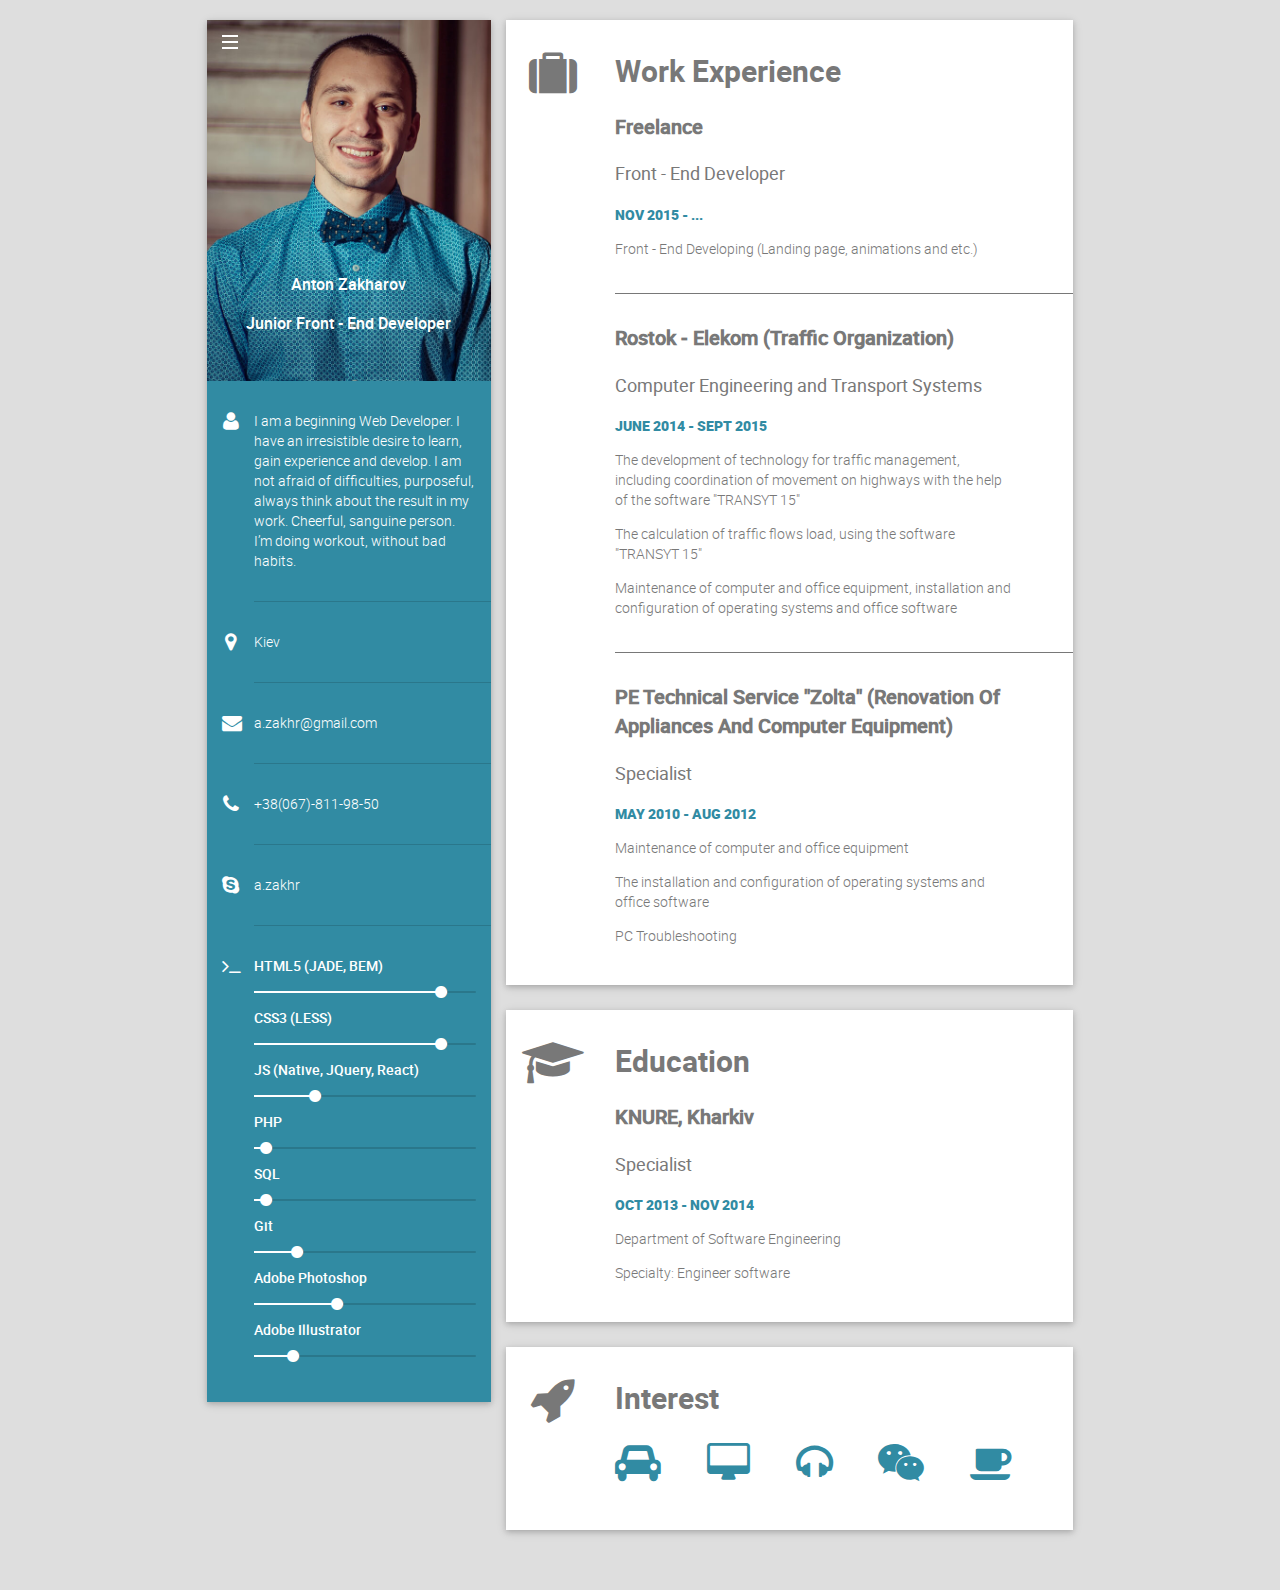
==== commit 9abca827: "i've cleaned my code and added some new projects" ====
--- a/index.html
+++ b/index.html
@@ -1,13 +1,12 @@
-<!DOCTYPE html><html lang="en" class="no-js"><head><meta charset="utf-8"><meta http-equiv="X-UA-Compatible" content="IE=edge"><meta name="viewport" content="width=device-width, initial-scale=1"><title>CV    </title><meta name="description" content="Zakharov Anton - Front-End Developer. CV and Portfolio."><meta name="author" content="Zakharov Anton"><meta name="robots" content="noodp"><link rel="canonical" href="https://a-zakhr.github.io"><link rel="next" href="https://a-zakhr.github.io/projects"><meta property="og:local" content="en_US"><meta property="og:type" content="website"><meta property="og:title" content="Zakharov Anton"><meta property="og:description" content="Zakharov Anton - Front-End Developer"><meta property="og:url" content="http://a-zakhr.github.io"><meta property="og:site_name" content="Zakharov Anton"><link rel="icon" href="favicon.ico"><link rel="apple-touch-icon" sizes="72x72" href="/apple-icon-72x72.png"><link rel="apple-touch-icon" sizes="76x76" href="/apple-icon-76x76.png"><link rel="apple-touch-icon" sizes="114x114" href="/apple-icon-114x114.png"><link rel="stylesheet" href="styles/main.css"><script>(function(i,s,o,g,r,a,m){i['GoogleAnalyticsObject']=r;i[r]=i[r]||function(){
+<!DOCTYPE html><html lang="en" class="no-js"><head><meta charset="utf-8"><meta http-equiv="X-UA-Compatible" content="IE=edge"><meta name="viewport" content="width=device-width, initial-scale=1"><title>CV    </title><meta name="description" content="Zakharov Anton - Front-End Developer. CV and Portfolio."><meta name="author" content="Zakharov Anton"><link rel="canonical" href="https://a-zakhr.github.io"><link rel="next" href="https://a-zakhr.github.io/projects"><meta property="og:local" content="en_US"><meta property="og:type" content="website"><meta property="og:title" content="Zakharov Anton"><meta property="og:description" content="Zakharov Anton - Front-End Developer"><meta property="og:url" content="http://a-zakhr.github.io"><meta property="og:site_name" content="Zakharov Anton"><meta property="og:image" content="images/a.zakhr-small.jpg"><link rel="icon" href="favicon.ico"><link rel="apple-touch-icon" sizes="72x72" href="/apple-icon-72x72.png"><link rel="apple-touch-icon" sizes="76x76" href="/apple-icon-76x76.png"><link rel="apple-touch-icon" sizes="114x114" href="/apple-icon-114x114.png"><link rel="stylesheet" href="styles/main.css"><body><!--[if lt IE 10]><p class="browserupgrade">You are using an <strong>outdated</strong> browser. Please <a href="http://browsehappy.com/">upgrade your browser</a> to improve your experience.</p>
+<![endif]--><div class="container"><div class="row"><aside class="aside col-lg-4 col-sm-5"><div class="nav"><div class="nav__btn"><div class="nav__btn-line nav__btn-line--top"></div><div class="nav__btn-line nav__btn-line--middle"></div><div class="nav__btn-line nav__btn-line--bottom"></div></div><nav class="nav__links"><a href="index.html" class="nav__link">CV</a><a href="projects.html" class="nav__link">Projects</a><ul class="social-links"><li class="social-links__item"><a href="https://github.com/a-zakhr" class="social-links__link"><i class="fa fa-github-square"></i></a></li><li class="social-links__item"><a href="https://www.linkedin.com/in/anton-zakharov-628102118" class="social-links__link"><i class="fa fa-linkedin-square"></i></a></li></ul></nav></div><div class="personal-info clearfix"><figure class="personal-info__item photo"><img src="images/a.zakhr.jpg" alt="Zakharov Anton image"><figcaption class="photo__descr"><p class="photo__full-name">Anton Zakharov</p><p class="photo__position">Junior Front - End Developer</p></figcaption></figure><div class="personal-info__item"><div class="personal-info__icon col-xs-2"><i class="fa fa-user"></i></div><p class="personal-info__text col-xs-10">I am a beginning Web Developer. I have an irresistible desire to learn, gain experience and develop. I am not afraid of difficulties, purposeful, always think about the result in my work. Cheerful, sanguine person. I’m doing workout, without bad habits.
+</p></div><div class="personal-info__item"><div class="personal-info__icon col-xs-2"><i class="fa fa-map-marker"></i></div><p class="personal-info__text col-xs-10">Kiev</p></div><div class="personal-info__item contacts"><div class="personal-info__icon col-xs-2"><i class="fa fa-envelope"></i></div><a href="mailto: a.zakhr@gmail.com" class="personal-info__text col-xs-10">a.zakhr@gmail.com</a></div><div class="personal-info__item contacts"><div class="personal-info__icon col-xs-2"><i class="fa fa-phone"></i></div><a href="tel: +380678119850" class="personal-info__text col-xs-10">+38(067)-811-98-50</a></div><div class="personal-info__item contacts"><div class="personal-info__icon col-xs-2"><i class="fa fa-skype"></i></div><a href="skype: a.zakhr" class="personal-info__text col-xs-10">a.zakhr</a></div><div class="personal-info__item"><div class="personal-info__icon col-xs-2"><i class="fa fa-terminal"></i></div><div class="skills col-xs-10"><div class="skills__item skills__item--html"><p class="skills__title">HTML5 (JADE, BEM)</p><div class="skills__progress"><div class="skills__progress--current"><i class="fa fa-circle"></i></div></div></div><div class="skills__item skills__item--css"><p class="skills__title">CSS3 (LESS)</p><div class="skills__progress"><div class="skills__progress--current"><i class="fa fa-circle"></i></div></div></div><div class="skills__item skills__item--js"><p class="skills__title">JS (Native, JQuery, React)</p><div class="skills__progress"><div class="skills__progress--current"><i class="fa fa-circle"></i></div></div></div><div class="skills__item skills__item--php"><p class="skills__title">PHP</p><div class="skills__progress"><div class="skills__progress--current"><i class="fa fa-circle"></i></div></div></div><div class="skills__item skills__item--sql"><p class="skills__title">SQL</p><div class="skills__progress"><div class="skills__progress--current"><i class="fa fa-circle"></i></div></div></div><div class="skills__item skills__item--git"><p class="skills__title">Git</p><div class="skills__progress"><div class="skills__progress--current"><i class="fa fa-circle"></i></div></div></div><div class="skills__item skills__item--ps"><p class="skills__title">Adobe Photoshop</p><div class="skills__progress"><div class="skills__progress--current"><i class="fa fa-circle"></i></div></div></div><div class="skills__item skills__item--ai"><p class="skills__title">Adobe Illustrator</p><div class="skills__progress"><div class="skills__progress--current"><i class="fa fa-circle"></i></div></div></div></div></div></div></aside><main class="content col-lg-8 col-sm-7"><div class="descr-block clearfix"><div class="descr-block__icon col-xs-2"><i class="fa fa-suitcase"></i></div><div class="descr-block__description col-xs-10"><h2 class="descr-block__title">Work Experience</h2><div class="description"><h3 class="description__title">Freelance</h3><p class="description__degree">Front - End Developer</p><p class="description__date">Nov 2015 - ...</p><p class="description__text">Front - End Developing (Landing page, animations and etc.)
+</p></div><div class="description"><h3 class="description__title">Rostok - Elekom (Traffic Organization)</h3><p class="description__degree">Computer Engineering and Transport Systems</p><p class="description__date">June 2014 - Sept 2015</p><p class="description__text">The development of technology for traffic management, including coordination of movement on highways with the help of the software "TRANSYT 15"</p><p class="description__text">The calculation of traffic flows load, using the software "TRANSYT 15"</p><p class="description__text">Maintenance of computer and office equipment, installation and configuration of operating systems and office software
+</p></div><div class="description"><h3 class="description__title">PE Technical Service "Zolta" (Renovation Of Appliances And Computer Equipment)</h3><p class="description__degree">Specialist</p><p class="description__date">May 2010 - Aug 2012</p><p class="description__text">Maintenance of computer and office equipment</p><p class="description__text">The installation and configuration of operating systems and office software</p><p class="description__text">PC Troubleshooting
+</p></div></div></div><div class="descr-block clearfix"><div class="descr-block__icon col-xs-2"><i class="fa fa-graduation-cap"></i></div><div class="descr-block__description col-xs-10"><h2 class="descr-block__title">Education</h2><div class="description"><h3 class="description__title">KNURE, Kharkiv</h3><p class="description__degree">Specialist</p><p class="description__date">Oct 2013 - Nov 2014</p><p class="description__text">Department of Software Engineering</p><p class="description__text">Specialty: Engineer software</p></div></div></div><div class="descr-block clearfix"><div class="descr-block__icon col-xs-2"><i class="fa fa-rocket"></i></div><div class="descr-block__description col-xs-10"><h2 class="descr-block__title">Interest</h2><div class="description"><ul class="description__list"><li class="list-item"><i class="fa fa-car"></i></li><li class="list-item"><i class="fa fa-desktop"></i></li><li class="list-item"><i class="fa fa-headphones"></i></li><li class="list-item"><i class="fa fa-weixin"></i></li><li class="list-item"><i class="fa fa-coffee"></i></li></ul></div></div></div></main><div class="overlay-bg"></div></div></div><script src="scripts/jquery.min.js"></script><script src="scripts/main.js">  </script><script>(function(i,s,o,g,r,a,m){i['GoogleAnalyticsObject']=r;i[r]=i[r]||function(){
 (i[r].q=i[r].q||[]).push(arguments)},i[r].l=1*new Date();a=s.createElement(o),
 m=s.getElementsByTagName(o)[0];a.async=1;a.src=g;m.parentNode.insertBefore(a,m)
 })(window,document,'script','https://www.google-analytics.com/analytics.js','ga');
 
 ga('create', 'UA-68794772-2', 'auto');
-ga('send', 'pageview');
-</script><body><!--[if lt IE 10]><p class="browserupgrade">You are using an <strong>outdated</strong> browser. Please <a href="http://browsehappy.com/">upgrade your browser</a> to improve your experience.</p>
-<![endif]--><div class="container"><div class="row"><aside class="aside-block col-lg-4 col-sm-5"><div class="personal-data clearfix"><div class="nav"><div class="nav__btn"><div class="nav__btn-line nav__btn-line--top"></div><div class="nav__btn-line nav__btn-line--middle"></div><div class="nav__btn-line nav__btn-line--bottom"></div></div><nav class="nav__links"><a href="index.html" class="nav__link">CV</a><a href="projects.html" class="nav__link">Projects</a><ul class="social-links"><li class="social-links__item"><a href="https://github.com/a-zakhr" class="social-links__link"><i class="fa fa-github-square"></i></a></li><li class="social-links__item"><a href="https://www.linkedin.com/in/anton-zakharov-628102118" class="social-links__link"><i class="fa fa-linkedin-square"></i></a></li></ul></nav></div><figure class="personal-data__item photo"><img src="images/a.zakhr.jpg" alt="Zakharov Anton image"><figcaption class="photo__descr"><p class="photo__full-name">Anton Zakharov</p><p class="photo__position">Junior Front - End Developer</p></figcaption></figure><div class="personal-data__item personal-data__item--about-me col-sm-12"><div class="row"><div class="personal-data__icon col-xs-2"><i class="fa fa-user"></i></div><p class="personal-data__text col-lg-10 col-md-10 col-sm-10 col-xs-10">I am a beginning Web Developer. I have an irresistible desire to learn, gain experience and develop. I am not afraid of difficulties, purposeful, always think about the result in my work. Cheerful, sanguine person. I’m doing workout, without bad habits.
-</p></div></div><div class="personal-data__item personal-data__item--about-me col-sm-12"><div class="row"><div class="personal-data__icon col-xs-2"><i class="fa fa-map-marker"></i></div><p class="personal-data__text col-lg-10 col-md-10 col-sm-10 col-xs-10">Kiev</p></div></div><div class="personal-data__item personal-data__item--email col-sm-12"><div class="row"><div class="personal-data__icon col-xs-2"><i class="fa fa-envelope"></i></div><a href="mailto: a.zakhr@gmail.com" class="personal-data__text col-lg-10 col-md-10 col-sm-10 col-xs-10">a.zakhr@gmail.com</a></div></div><div class="personal-data__item personal-data__item--phone col-sm-12"><div class="row"><div class="personal-data__icon col-xs-2"><i class="fa fa-phone"></i></div><a href="tel: +380678119850" class="personal-data__text col-lg-10 col-md-10 col-sm-10 col-xs-10">+38(067)-811-98-50</a></div></div><div class="personal-data__item personal-data__item--skype col-sm-12"><div class="row"><div class="personal-data__icon col-xs-2"><i class="fa fa-skype"></i></div><a href="skype: a.zakhr" class="personal-data__text col-lg-10 col-md-10 col-sm-10 col-xs-10">a.zakhr</a></div></div><div class="personal-data__item personal-data__item--skills col-sm-12"><div class="row"><div class="personal-data__icon col-xs-2"><i class="fa fa-terminal"></i></div><div class="skills col-lg-10 col-md-10 col-sm-10 col-xs-10"><div class="skills__item skills__item--html"><p class="skills__title">HTML5 (JADE, BEM)</p><div class="skills__progress"><div class="skills__progress--current"><i class="fa fa-circle"></i></div></div></div><div class="skills__item skills__item--css"><p class="skills__title">CSS3 (LESS)</p><div class="skills__progress"><div class="skills__progress--current"><i class="fa fa-circle"></i></div></div></div><div class="skills__item skills__item--js"><p class="skills__title">JS (Native, JQuery, React)</p><div class="skills__progress"><div class="skills__progress--current"><i class="fa fa-circle"></i></div></div></div><div class="skills__item skills__item--php"><p class="skills__title">PHP</p><div class="skills__progress"><div class="skills__progress--current"><i class="fa fa-circle"></i></div></div></div><div class="skills__item skills__item--sql"><p class="skills__title">SQL</p><div class="skills__progress"><div class="skills__progress--current"><i class="fa fa-circle"></i></div></div></div><div class="skills__item skills__item--git"><p class="skills__title">Git</p><div class="skills__progress"><div class="skills__progress--current"><i class="fa fa-circle"></i></div></div></div><div class="skills__item skills__item--ps"><p class="skills__title">Adobe Photoshop</p><div class="skills__progress"><div class="skills__progress--current"><i class="fa fa-circle"></i></div></div></div><div class="skills__item skills__item--ai"><p class="skills__title">Adobe Illustrator</p><div class="skills__progress"><div class="skills__progress--current"><i class="fa fa-circle"></i></div></div></div></div></div></div></div></aside><main class="content col-lg-8 col-sm-7"><div class="info-block clearfix"><div class="info-block__icon col-lg-2 col-md-2 col-sm-2 col-xs-2"><i class="fa fa-suitcase"></i></div><section class="info-block__description col-lg-10 col-md-10 col-sm-10 col-xs-10"><h2 class="info-block__title">Work Experience</h2><article class="description-block"><h3 class="description-block__title">Freelance</h3><p class="description-block__degree">Front - End Developer</p><p class="description-block__date">Nov 2015 - ...</p><p class="description-block__text">Front - End Developing (Landing page, animations and etc.)
-</p></article><article class="description-block"><h3 class="description-block__title">Rostok - Elekom (Traffic Organization)</h3><p class="description-block__degree">Computer Engineering and Transport Systems</p><p class="description-block__date">June 2014 - Sept 2015</p><p class="description-block__text">The development of technology for traffic management, including coordination of movement on highways with the help of the software "TRANSYT 15"</p><p class="description-block__text">The calculation of traffic flows load, using the software "TRANSYT 15"</p><p class="description-block__text">Maintenance of computer and office equipment, installation and configuration of operating systems and office software
-</p></article><article class="description-block"><h3 class="description-block__title">PE Technical Service "Zolta" (Renovation Of Appliances And Computer Equipment)</h3><p class="description-block__degree">Specialist</p><p class="description-block__date">May 2010 - Aug 2012</p><p class="description-block__text">Maintenance of computer and office equipment</p><p class="description-block__text">The installation and configuration of operating systems and office software</p><p class="description-block__text">PC Troubleshooting
-</p></article></section></div><div class="info-block clearfix"><div class="info-block__icon col-lg-2 col-md-2 col-sm-2 col-xs-2"><i class="fa fa-graduation-cap"></i></div><section class="info-block__description col-lg-10 col-md-10 col-sm-10 col-xs-10"><h2 class="info-block__title">Education</h2><article class="description-block"><h3 class="description-block__title">KNURE, Kharkiv</h3><p class="description-block__degree">Master</p><P class="description-block__date">Sept 2011 - Jan 2015</P><p class="description-block__text">Department of telecommunications and measuring equipment</p><p class="description-block__text">Specialty: information network</p></article><article class="description-block"><h3 class="description-block__title">KNURE, Kharkiv</h3><p class="description-block__degree">Specialist</p><p class="description-block__date">Oct 2013 - Nov 2014</p><p class="description-block__text">Department of Software Engineering</p><p class="description-block__text">Specialty: Engineer software</p></article></section></div><div class="info-block clearfix"><div class="info-block__icon col-lg-2 col-md-2 col-sm-2 col-xs-2"><i class="fa fa-rocket"></i></div><section class="info-block__description col-lg-10 col-md-10 col-sm-10 col-xs-10"><h2 class="info-block__title">Interest</h2><article class="description-block"><ul class="description-block__list"><li class="list-item"><i class="fa fa-car"></i></li><li class="list-item"><i class="fa fa-desktop"></i></li><li class="list-item"><i class="fa fa-headphones"></i></li><li class="list-item"><i class="fa fa-weixin"></i></li><li class="list-item"><i class="fa fa-coffee"></i></li></ul></article></section></div></main><div class="overlay-bg"></div></div></div><script src="scripts/jquery.min.js"></script><script src="scripts/main.js"></script></body></head></html>+ga('send', 'pageview');</script></body></head></html>--- a/styles/main.css
+++ b/styles/main.css
@@ -1,4 +1,4 @@
-.fa.fa-pull-left,.fa.pull-left{margin-right:.3em}.fa,.fa-stack{display:inline-block}.fa-ul,.projects__list,.social-links{list-style-type:none}.description-links__icon,.fa-fw,.fa-li,.info-block__icon,.nav__links,.personal-data__icon,.photo__descr,.projects__title{text-align:center}@font-face{font-family:'Roboto Light';src:url(../fonts/roboto-light-webfont.eot);src:url(../fonts/roboto-light-webfont.eot?#iefix) format('embedded-opentype'),url(../fonts/roboto-light-webfont.woff2) format('woff2'),url(../fonts/roboto-light-webfont.woff) format('woff'),url(../fonts/roboto-light-webfont.ttf) format('truetype')}@font-face{font-family:'Roboto Bold';src:url(../fonts/roboto-bold-webfont.eot);src:url(../fonts/roboto-bold-webfont.eot?#iefix) format('embedded-opentype'),url(../fonts/roboto-bold-webfont.woff2) format('woff2'),url(../fonts/roboto-bold-webfont.woff) format('woff'),url(../fonts/roboto-bold-webfont.ttf) format('truetype')}@font-face{font-family:'Roboto Black';src:url(../fonts/roboto-black-webfont.eot);src:url(../fonts/roboto-black-webfont.eot?#iefix) format('embedded-opentype'),url(../fonts/roboto-black-webfont.woff2) format('woff2'),url(../fonts/roboto-black-webfont.woff) format('woff'),url(../fonts/roboto-black-webfont.ttf) format('truetype')}@font-face{font-family:'Roboto Medium';src:url(../fonts/roboto-medium-webfont.eot);src:url(../fonts/roboto-medium-webfont.eot?#iefix) format('embedded-opentype'),url(../fonts/roboto-medium-webfont.woff2) format('woff2'),url(../fonts/roboto-medium-webfont.woff) format('woff'),url(../fonts/roboto-medium-webfont.ttf) format('truetype')}@font-face{font-family:'Roboto Regular';src:url(../fonts/roboto-regular-webfont.eot);src:url(../fonts/roboto-regular-webfont.eot?#iefix) format('embedded-opentype'),url(../fonts/roboto-regular-webfont.woff2) format('woff2'),url(../fonts/roboto-regular-webfont.woff) format('woff'),url(../fonts/roboto-regular-webfont.ttf) format('truetype')}/*!
+.fa.fa-pull-left,.fa.pull-left{margin-right:.3em}.fa,.fa-stack{display:inline-block}.description__list,.fa-ul,.projects__list,.social-links{list-style-type:none}.descr-block__icon,.description-links__icon,.fa-fw,.fa-li,.nav__links,.personal-info__icon,.photo__descr,.projects__title{text-align:center}@font-face{font-family:'Roboto Light';src:url(../fonts/roboto-light-webfont.eot);src:url(../fonts/roboto-light-webfont.eot?#iefix) format('embedded-opentype'),url(../fonts/roboto-light-webfont.woff2) format('woff2'),url(../fonts/roboto-light-webfont.woff) format('woff'),url(../fonts/roboto-light-webfont.ttf) format('truetype')}@font-face{font-family:'Roboto Bold';src:url(../fonts/roboto-bold-webfont.eot);src:url(../fonts/roboto-bold-webfont.eot?#iefix) format('embedded-opentype'),url(../fonts/roboto-bold-webfont.woff2) format('woff2'),url(../fonts/roboto-bold-webfont.woff) format('woff'),url(../fonts/roboto-bold-webfont.ttf) format('truetype')}@font-face{font-family:'Roboto Black';src:url(../fonts/roboto-black-webfont.eot);src:url(../fonts/roboto-black-webfont.eot?#iefix) format('embedded-opentype'),url(../fonts/roboto-black-webfont.woff2) format('woff2'),url(../fonts/roboto-black-webfont.woff) format('woff'),url(../fonts/roboto-black-webfont.ttf) format('truetype')}@font-face{font-family:'Roboto Medium';src:url(../fonts/roboto-medium-webfont.eot);src:url(../fonts/roboto-medium-webfont.eot?#iefix) format('embedded-opentype'),url(../fonts/roboto-medium-webfont.woff2) format('woff2'),url(../fonts/roboto-medium-webfont.woff) format('woff'),url(../fonts/roboto-medium-webfont.ttf) format('truetype')}@font-face{font-family:'Roboto Regular';src:url(../fonts/roboto-regular-webfont.eot);src:url(../fonts/roboto-regular-webfont.eot?#iefix) format('embedded-opentype'),url(../fonts/roboto-regular-webfont.woff2) format('woff2'),url(../fonts/roboto-regular-webfont.woff) format('woff'),url(../fonts/roboto-regular-webfont.ttf) format('truetype')}/*!
  *  Font Awesome 4.6.1 by @davegandy - http://fontawesome.io - @fontawesome
  *  License - http://fontawesome.io/license (Font: SIL OFL 1.1, CSS: MIT License)
  */@font-face{font-family:FontAwesome;src:url(../fonts/fontawesome-webfont.eot?v=4.6.1);src:url(../fonts/fontawesome-webfont.eot?#iefix&v=4.6.1) format('embedded-opentype'),url(../fonts/fontawesome-webfont.woff2?v=4.6.1) format('woff2'),url(../fonts/fontawesome-webfont.woff?v=4.6.1) format('woff'),url(../fonts/fontawesome-webfont.ttf?v=4.6.1) format('truetype'),url(../fonts/fontawesome-webfont.svg?v=4.6.1#fontawesomeregular) format('svg');font-weight:400;font-style:normal}.fa{font:normal normal normal 14px/1 FontAwesome;font-size:inherit;text-rendering:auto;-webkit-font-smoothing:antialiased;-moz-osx-font-smoothing:grayscale}.fa-lg{font-size:1.33333333em;line-height:.75em;vertical-align:-15%}.fa-stack,img{vertical-align:middle}.fa-2x{font-size:2em}.fa-3x{font-size:3em}.fa-4x{font-size:4em}.fa-5x{font-size:5em}.fa-stack-2x,h1{font-size:2em}.fa-fw{width:1.28571429em}.fa-ul{padding-left:0;margin-left:2.14285714em}.fa.fa-pull-right,.fa.pull-right{margin-left:.3em}.fa-ul>li{position:relative}.fa-li{position:absolute;left:-2.14285714em;width:2.14285714em;top:.14285714em}.fa-li.fa-lg{left:-1.85714286em}.fa-border{padding:.2em .25em .15em;border:.08em solid #eee;border-radius:.1em}legend,td,th{padding:0}hr,img,legend{border:0}.fa-pull-left{float:left}.fa-pull-right{float:right}body,figure{margin:0}.fa-spin{-webkit-animation:fa-spin 2s infinite linear;animation:fa-spin 2s infinite linear}.fa-pulse{-webkit-animation:fa-spin 1s infinite steps(8);animation:fa-spin 1s infinite steps(8)}@-webkit-keyframes fa-spin{0%{-webkit-transform:rotate(0);transform:rotate(0)}100%{-webkit-transform:rotate(359deg);transform:rotate(359deg)}}@keyframes fa-spin{0%{-webkit-transform:rotate(0);transform:rotate(0)}100%{-webkit-transform:rotate(359deg);transform:rotate(359deg)}}.fa-rotate-90{-ms-filter:"progid:DXImageTransform.Microsoft.BasicImage(rotation=1)";-webkit-transform:rotate(90deg);transform:rotate(90deg)}.fa-rotate-180{-ms-filter:"progid:DXImageTransform.Microsoft.BasicImage(rotation=2)";-webkit-transform:rotate(180deg);transform:rotate(180deg)}.fa-rotate-270{-ms-filter:"progid:DXImageTransform.Microsoft.BasicImage(rotation=3)";-webkit-transform:rotate(270deg);transform:rotate(270deg)}.fa-flip-horizontal{-ms-filter:"progid:DXImageTransform.Microsoft.BasicImage(rotation=0, mirror=1)";-webkit-transform:scale(-1,1);transform:scale(-1,1)}.fa-flip-vertical{-ms-filter:"progid:DXImageTransform.Microsoft.BasicImage(rotation=2, mirror=1)";-webkit-transform:scale(1,-1);transform:scale(1,-1)}:root .fa-flip-horizontal,:root .fa-flip-vertical,:root .fa-rotate-180,:root .fa-rotate-270,:root .fa-rotate-90{-webkit-filter:none;filter:none}.fa-stack{position:relative;width:2em;height:2em;line-height:2em}.fa-stack-1x,.fa-stack-2x{position:absolute;left:0;width:100%;text-align:center}.fa-stack-1x{line-height:inherit}.fa-inverse{color:#fff}.fa-glass:before{content:"\f000"}.fa-music:before{content:"\f001"}.fa-search:before{content:"\f002"}.fa-envelope-o:before{content:"\f003"}.fa-heart:before{content:"\f004"}.fa-star:before{content:"\f005"}.fa-star-o:before{content:"\f006"}.fa-user:before{content:"\f007"}.fa-film:before{content:"\f008"}.fa-th-large:before{content:"\f009"}.fa-th:before{content:"\f00a"}.fa-th-list:before{content:"\f00b"}.fa-check:before{content:"\f00c"}.fa-close:before,.fa-remove:before,.fa-times:before{content:"\f00d"}.fa-search-plus:before{content:"\f00e"}.fa-search-minus:before{content:"\f010"}.fa-power-off:before{content:"\f011"}.fa-signal:before{content:"\f012"}.fa-cog:before,.fa-gear:before{content:"\f013"}.fa-trash-o:before{content:"\f014"}.fa-home:before{content:"\f015"}.fa-file-o:before{content:"\f016"}.fa-clock-o:before{content:"\f017"}.fa-road:before{content:"\f018"}.fa-download:before{content:"\f019"}.fa-arrow-circle-o-down:before{content:"\f01a"}.fa-arrow-circle-o-up:before{content:"\f01b"}.fa-inbox:before{content:"\f01c"}.fa-play-circle-o:before{content:"\f01d"}.fa-repeat:before,.fa-rotate-right:before{content:"\f01e"}.fa-refresh:before{content:"\f021"}.fa-list-alt:before{content:"\f022"}.fa-lock:before{content:"\f023"}.fa-flag:before{content:"\f024"}.fa-headphones:before{content:"\f025"}.fa-volume-off:before{content:"\f026"}.fa-volume-down:before{content:"\f027"}.fa-volume-up:before{content:"\f028"}.fa-qrcode:before{content:"\f029"}.fa-barcode:before{content:"\f02a"}.fa-tag:before{content:"\f02b"}.fa-tags:before{content:"\f02c"}.fa-book:before{content:"\f02d"}.fa-bookmark:before{content:"\f02e"}.fa-print:before{content:"\f02f"}.fa-camera:before{content:"\f030"}.fa-font:before{content:"\f031"}.fa-bold:before{content:"\f032"}.fa-italic:before{content:"\f033"}.fa-text-height:before{content:"\f034"}.fa-text-width:before{content:"\f035"}.fa-align-left:before{content:"\f036"}.fa-align-center:before{content:"\f037"}.fa-align-right:before{content:"\f038"}.fa-align-justify:before{content:"\f039"}.fa-list:before{content:"\f03a"}.fa-dedent:before,.fa-outdent:before{content:"\f03b"}.fa-indent:before{content:"\f03c"}.fa-video-camera:before{content:"\f03d"}.fa-image:before,.fa-photo:before,.fa-picture-o:before{content:"\f03e"}.fa-pencil:before{content:"\f040"}.fa-map-marker:before{content:"\f041"}.fa-adjust:before{content:"\f042"}.fa-tint:before{content:"\f043"}.fa-edit:before,.fa-pencil-square-o:before{content:"\f044"}.fa-share-square-o:before{content:"\f045"}.fa-check-square-o:before{content:"\f046"}.fa-arrows:before{content:"\f047"}.fa-step-backward:before{content:"\f048"}.fa-fast-backward:before{content:"\f049"}.fa-backward:before{content:"\f04a"}.fa-play:before{content:"\f04b"}.fa-pause:before{content:"\f04c"}.fa-stop:before{content:"\f04d"}.fa-forward:before{content:"\f04e"}.fa-fast-forward:before{content:"\f050"}.fa-step-forward:before{content:"\f051"}.fa-eject:before{content:"\f052"}.fa-chevron-left:before{content:"\f053"}.fa-chevron-right:before{content:"\f054"}.fa-plus-circle:before{content:"\f055"}.fa-minus-circle:before{content:"\f056"}.fa-times-circle:before{content:"\f057"}.fa-check-circle:before{content:"\f058"}.fa-question-circle:before{content:"\f059"}.fa-info-circle:before{content:"\f05a"}.fa-crosshairs:before{content:"\f05b"}.fa-times-circle-o:before{content:"\f05c"}.fa-check-circle-o:before{content:"\f05d"}.fa-ban:before{content:"\f05e"}.fa-arrow-left:before{content:"\f060"}.fa-arrow-right:before{content:"\f061"}.fa-arrow-up:before{content:"\f062"}.fa-arrow-down:before{content:"\f063"}.fa-mail-forward:before,.fa-share:before{content:"\f064"}.fa-expand:before{content:"\f065"}.fa-compress:before{content:"\f066"}.fa-plus:before{content:"\f067"}.fa-minus:before{content:"\f068"}.fa-asterisk:before{content:"\f069"}.fa-exclamation-circle:before{content:"\f06a"}.fa-gift:before{content:"\f06b"}.fa-leaf:before{content:"\f06c"}.fa-fire:before{content:"\f06d"}.fa-eye:before{content:"\f06e"}.fa-eye-slash:before{content:"\f070"}.fa-exclamation-triangle:before,.fa-warning:before{content:"\f071"}.fa-plane:before{content:"\f072"}.fa-calendar:before{content:"\f073"}.fa-random:before{content:"\f074"}.fa-comment:before{content:"\f075"}.fa-magnet:before{content:"\f076"}.fa-chevron-up:before{content:"\f077"}.fa-chevron-down:before{content:"\f078"}.fa-retweet:before{content:"\f079"}.fa-shopping-cart:before{content:"\f07a"}.fa-folder:before{content:"\f07b"}.fa-folder-open:before{content:"\f07c"}.fa-arrows-v:before{content:"\f07d"}.fa-arrows-h:before{content:"\f07e"}.fa-bar-chart-o:before,.fa-bar-chart:before{content:"\f080"}.fa-twitter-square:before{content:"\f081"}.fa-facebook-square:before{content:"\f082"}.fa-camera-retro:before{content:"\f083"}.fa-key:before{content:"\f084"}.fa-cogs:before,.fa-gears:before{content:"\f085"}.fa-comments:before{content:"\f086"}.fa-thumbs-o-up:before{content:"\f087"}.fa-thumbs-o-down:before{content:"\f088"}.fa-star-half:before{content:"\f089"}.fa-heart-o:before{content:"\f08a"}.fa-sign-out:before{content:"\f08b"}.fa-linkedin-square:before{content:"\f08c"}.fa-thumb-tack:before{content:"\f08d"}.fa-external-link:before{content:"\f08e"}.fa-sign-in:before{content:"\f090"}.fa-trophy:before{content:"\f091"}.fa-github-square:before{content:"\f092"}.fa-upload:before{content:"\f093"}.fa-lemon-o:before{content:"\f094"}.fa-phone:before{content:"\f095"}.fa-square-o:before{content:"\f096"}.fa-bookmark-o:before{content:"\f097"}.fa-phone-square:before{content:"\f098"}.fa-twitter:before{content:"\f099"}.fa-facebook-f:before,.fa-facebook:before{content:"\f09a"}.fa-github:before{content:"\f09b"}.fa-unlock:before{content:"\f09c"}.fa-credit-card:before{content:"\f09d"}.fa-feed:before,.fa-rss:before{content:"\f09e"}.fa-hdd-o:before{content:"\f0a0"}.fa-bullhorn:before{content:"\f0a1"}.fa-bell:before{content:"\f0f3"}.fa-certificate:before{content:"\f0a3"}.fa-hand-o-right:before{content:"\f0a4"}.fa-hand-o-left:before{content:"\f0a5"}.fa-hand-o-up:before{content:"\f0a6"}.fa-hand-o-down:before{content:"\f0a7"}.fa-arrow-circle-left:before{content:"\f0a8"}.fa-arrow-circle-right:before{content:"\f0a9"}.fa-arrow-circle-up:before{content:"\f0aa"}.fa-arrow-circle-down:before{content:"\f0ab"}.fa-globe:before{content:"\f0ac"}.fa-wrench:before{content:"\f0ad"}.fa-tasks:before{content:"\f0ae"}.fa-filter:before{content:"\f0b0"}.fa-briefcase:before{content:"\f0b1"}.fa-arrows-alt:before{content:"\f0b2"}.fa-group:before,.fa-users:before{content:"\f0c0"}.fa-chain:before,.fa-link:before{content:"\f0c1"}.fa-cloud:before{content:"\f0c2"}.fa-flask:before{content:"\f0c3"}.fa-cut:before,.fa-scissors:before{content:"\f0c4"}.fa-copy:before,.fa-files-o:before{content:"\f0c5"}.fa-paperclip:before{content:"\f0c6"}.fa-floppy-o:before,.fa-save:before{content:"\f0c7"}.fa-square:before{content:"\f0c8"}.fa-bars:before,.fa-navicon:before,.fa-reorder:before{content:"\f0c9"}.fa-list-ul:before{content:"\f0ca"}.fa-list-ol:before{content:"\f0cb"}.fa-strikethrough:before{content:"\f0cc"}.fa-underline:before{content:"\f0cd"}.fa-table:before{content:"\f0ce"}.fa-magic:before{content:"\f0d0"}.fa-truck:before{content:"\f0d1"}.fa-pinterest:before{content:"\f0d2"}.fa-pinterest-square:before{content:"\f0d3"}.fa-google-plus-square:before{content:"\f0d4"}.fa-google-plus:before{content:"\f0d5"}.fa-money:before{content:"\f0d6"}.fa-caret-down:before{content:"\f0d7"}.fa-caret-up:before{content:"\f0d8"}.fa-caret-left:before{content:"\f0d9"}.fa-caret-right:before{content:"\f0da"}.fa-columns:before{content:"\f0db"}.fa-sort:before,.fa-unsorted:before{content:"\f0dc"}.fa-sort-desc:before,.fa-sort-down:before{content:"\f0dd"}.fa-sort-asc:before,.fa-sort-up:before{content:"\f0de"}.fa-envelope:before{content:"\f0e0"}.fa-linkedin:before{content:"\f0e1"}.fa-rotate-left:before,.fa-undo:before{content:"\f0e2"}.fa-gavel:before,.fa-legal:before{content:"\f0e3"}.fa-dashboard:before,.fa-tachometer:before{content:"\f0e4"}.fa-comment-o:before{content:"\f0e5"}.fa-comments-o:before{content:"\f0e6"}.fa-bolt:before,.fa-flash:before{content:"\f0e7"}.fa-sitemap:before{content:"\f0e8"}.fa-umbrella:before{content:"\f0e9"}.fa-clipboard:before,.fa-paste:before{content:"\f0ea"}.fa-lightbulb-o:before{content:"\f0eb"}.fa-exchange:before{content:"\f0ec"}.fa-cloud-download:before{content:"\f0ed"}.fa-cloud-upload:before{content:"\f0ee"}.fa-user-md:before{content:"\f0f0"}.fa-stethoscope:before{content:"\f0f1"}.fa-suitcase:before{content:"\f0f2"}.fa-bell-o:before{content:"\f0a2"}.fa-coffee:before{content:"\f0f4"}.fa-cutlery:before{content:"\f0f5"}.fa-file-text-o:before{content:"\f0f6"}.fa-building-o:before{content:"\f0f7"}.fa-hospital-o:before{content:"\f0f8"}.fa-ambulance:before{content:"\f0f9"}.fa-medkit:before{content:"\f0fa"}.fa-fighter-jet:before{content:"\f0fb"}.fa-beer:before{content:"\f0fc"}.fa-h-square:before{content:"\f0fd"}.fa-plus-square:before{content:"\f0fe"}.fa-angle-double-left:before{content:"\f100"}.fa-angle-double-right:before{content:"\f101"}.fa-angle-double-up:before{content:"\f102"}.fa-angle-double-down:before{content:"\f103"}.fa-angle-left:before{content:"\f104"}.fa-angle-right:before{content:"\f105"}.fa-angle-up:before{content:"\f106"}.fa-angle-down:before{content:"\f107"}.fa-desktop:before{content:"\f108"}.fa-laptop:before{content:"\f109"}.fa-tablet:before{content:"\f10a"}.fa-mobile-phone:before,.fa-mobile:before{content:"\f10b"}.fa-circle-o:before{content:"\f10c"}.fa-quote-left:before{content:"\f10d"}.fa-quote-right:before{content:"\f10e"}.fa-spinner:before{content:"\f110"}.fa-circle:before{content:"\f111"}.fa-mail-reply:before,.fa-reply:before{content:"\f112"}.fa-github-alt:before{content:"\f113"}.fa-folder-o:before{content:"\f114"}.fa-folder-open-o:before{content:"\f115"}.fa-smile-o:before{content:"\f118"}.fa-frown-o:before{content:"\f119"}.fa-meh-o:before{content:"\f11a"}.fa-gamepad:before{content:"\f11b"}.fa-keyboard-o:before{content:"\f11c"}.fa-flag-o:before{content:"\f11d"}.fa-flag-checkered:before{content:"\f11e"}.fa-terminal:before{content:"\f120"}.fa-code:before{content:"\f121"}.fa-mail-reply-all:before,.fa-reply-all:before{content:"\f122"}.fa-star-half-empty:before,.fa-star-half-full:before,.fa-star-half-o:before{content:"\f123"}.fa-location-arrow:before{content:"\f124"}.fa-crop:before{content:"\f125"}.fa-code-fork:before{content:"\f126"}.fa-chain-broken:before,.fa-unlink:before{content:"\f127"}.fa-question:before{content:"\f128"}.fa-info:before{content:"\f129"}.fa-exclamation:before{content:"\f12a"}.fa-superscript:before{content:"\f12b"}.fa-subscript:before{content:"\f12c"}.fa-eraser:before{content:"\f12d"}.fa-puzzle-piece:before{content:"\f12e"}.fa-microphone:before{content:"\f130"}.fa-microphone-slash:before{content:"\f131"}.fa-shield:before{content:"\f132"}.fa-calendar-o:before{content:"\f133"}.fa-fire-extinguisher:before{content:"\f134"}.fa-rocket:before{content:"\f135"}.fa-maxcdn:before{content:"\f136"}.fa-chevron-circle-left:before{content:"\f137"}.fa-chevron-circle-right:before{content:"\f138"}.fa-chevron-circle-up:before{content:"\f139"}.fa-chevron-circle-down:before{content:"\f13a"}.fa-html5:before{content:"\f13b"}.fa-css3:before{content:"\f13c"}.fa-anchor:before{content:"\f13d"}.fa-unlock-alt:before{content:"\f13e"}.fa-bullseye:before{content:"\f140"}.fa-ellipsis-h:before{content:"\f141"}.fa-ellipsis-v:before{content:"\f142"}.fa-rss-square:before{content:"\f143"}.fa-play-circle:before{content:"\f144"}.fa-ticket:before{content:"\f145"}.fa-minus-square:before{content:"\f146"}.fa-minus-square-o:before{content:"\f147"}.fa-level-up:before{content:"\f148"}.fa-level-down:before{content:"\f149"}.fa-check-square:before{content:"\f14a"}.fa-pencil-square:before{content:"\f14b"}.fa-external-link-square:before{content:"\f14c"}.fa-share-square:before{content:"\f14d"}.fa-compass:before{content:"\f14e"}.fa-caret-square-o-down:before,.fa-toggle-down:before{content:"\f150"}.fa-caret-square-o-up:before,.fa-toggle-up:before{content:"\f151"}.fa-caret-square-o-right:before,.fa-toggle-right:before{content:"\f152"}.fa-eur:before,.fa-euro:before{content:"\f153"}.fa-gbp:before{content:"\f154"}.fa-dollar:before,.fa-usd:before{content:"\f155"}.fa-inr:before,.fa-rupee:before{content:"\f156"}.fa-cny:before,.fa-jpy:before,.fa-rmb:before,.fa-yen:before{content:"\f157"}.fa-rouble:before,.fa-rub:before,.fa-ruble:before{content:"\f158"}.fa-krw:before,.fa-won:before{content:"\f159"}.fa-bitcoin:before,.fa-btc:before{content:"\f15a"}.fa-file:before{content:"\f15b"}.fa-file-text:before{content:"\f15c"}.fa-sort-alpha-asc:before{content:"\f15d"}.fa-sort-alpha-desc:before{content:"\f15e"}.fa-sort-amount-asc:before{content:"\f160"}.fa-sort-amount-desc:before{content:"\f161"}.fa-sort-numeric-asc:before{content:"\f162"}.fa-sort-numeric-desc:before{content:"\f163"}.fa-thumbs-up:before{content:"\f164"}.fa-thumbs-down:before{content:"\f165"}.fa-youtube-square:before{content:"\f166"}.fa-youtube:before{content:"\f167"}.fa-xing:before{content:"\f168"}.fa-xing-square:before{content:"\f169"}.fa-youtube-play:before{content:"\f16a"}.fa-dropbox:before{content:"\f16b"}.fa-stack-overflow:before{content:"\f16c"}.fa-instagram:before{content:"\f16d"}.fa-flickr:before{content:"\f16e"}.fa-adn:before{content:"\f170"}.fa-bitbucket:before{content:"\f171"}.fa-bitbucket-square:before{content:"\f172"}.fa-tumblr:before{content:"\f173"}.fa-tumblr-square:before{content:"\f174"}.fa-long-arrow-down:before{content:"\f175"}.fa-long-arrow-up:before{content:"\f176"}.fa-long-arrow-left:before{content:"\f177"}.fa-long-arrow-right:before{content:"\f178"}.fa-apple:before{content:"\f179"}.fa-windows:before{content:"\f17a"}.fa-android:before{content:"\f17b"}.fa-linux:before{content:"\f17c"}.fa-dribbble:before{content:"\f17d"}.fa-skype:before{content:"\f17e"}.fa-foursquare:before{content:"\f180"}.fa-trello:before{content:"\f181"}.fa-female:before{content:"\f182"}.fa-male:before{content:"\f183"}.fa-gittip:before,.fa-gratipay:before{content:"\f184"}.fa-sun-o:before{content:"\f185"}.fa-moon-o:before{content:"\f186"}.fa-archive:before{content:"\f187"}.fa-bug:before{content:"\f188"}.fa-vk:before{content:"\f189"}.fa-weibo:before{content:"\f18a"}.fa-renren:before{content:"\f18b"}.fa-pagelines:before{content:"\f18c"}.fa-stack-exchange:before{content:"\f18d"}.fa-arrow-circle-o-right:before{content:"\f18e"}.fa-arrow-circle-o-left:before{content:"\f190"}.fa-caret-square-o-left:before,.fa-toggle-left:before{content:"\f191"}.fa-dot-circle-o:before{content:"\f192"}.fa-wheelchair:before{content:"\f193"}.fa-vimeo-square:before{content:"\f194"}.fa-try:before,.fa-turkish-lira:before{content:"\f195"}.fa-plus-square-o:before{content:"\f196"}.fa-space-shuttle:before{content:"\f197"}.fa-slack:before{content:"\f198"}.fa-envelope-square:before{content:"\f199"}.fa-wordpress:before{content:"\f19a"}.fa-openid:before{content:"\f19b"}.fa-bank:before,.fa-institution:before,.fa-university:before{content:"\f19c"}.fa-graduation-cap:before,.fa-mortar-board:before{content:"\f19d"}.fa-yahoo:before{content:"\f19e"}.fa-google:before{content:"\f1a0"}.fa-reddit:before{content:"\f1a1"}.fa-reddit-square:before{content:"\f1a2"}.fa-stumbleupon-circle:before{content:"\f1a3"}.fa-stumbleupon:before{content:"\f1a4"}.fa-delicious:before{content:"\f1a5"}.fa-digg:before{content:"\f1a6"}.fa-pied-piper:before{content:"\f1a7"}.fa-pied-piper-alt:before{content:"\f1a8"}.fa-drupal:before{content:"\f1a9"}.fa-joomla:before{content:"\f1aa"}.fa-language:before{content:"\f1ab"}.fa-fax:before{content:"\f1ac"}.fa-building:before{content:"\f1ad"}.fa-child:before{content:"\f1ae"}.fa-paw:before{content:"\f1b0"}.fa-spoon:before{content:"\f1b1"}.fa-cube:before{content:"\f1b2"}.fa-cubes:before{content:"\f1b3"}.fa-behance:before{content:"\f1b4"}.fa-behance-square:before{content:"\f1b5"}.fa-steam:before{content:"\f1b6"}.fa-steam-square:before{content:"\f1b7"}.fa-recycle:before{content:"\f1b8"}.fa-automobile:before,.fa-car:before{content:"\f1b9"}.fa-cab:before,.fa-taxi:before{content:"\f1ba"}.fa-tree:before{content:"\f1bb"}.fa-spotify:before{content:"\f1bc"}.fa-deviantart:before{content:"\f1bd"}.fa-soundcloud:before{content:"\f1be"}.fa-database:before{content:"\f1c0"}.fa-file-pdf-o:before{content:"\f1c1"}.fa-file-word-o:before{content:"\f1c2"}.fa-file-excel-o:before{content:"\f1c3"}.fa-file-powerpoint-o:before{content:"\f1c4"}.fa-file-image-o:before,.fa-file-photo-o:before,.fa-file-picture-o:before{content:"\f1c5"}.fa-file-archive-o:before,.fa-file-zip-o:before{content:"\f1c6"}.fa-file-audio-o:before,.fa-file-sound-o:before{content:"\f1c7"}.fa-file-movie-o:before,.fa-file-video-o:before{content:"\f1c8"}.fa-file-code-o:before{content:"\f1c9"}.fa-vine:before{content:"\f1ca"}.fa-codepen:before{content:"\f1cb"}.fa-jsfiddle:before{content:"\f1cc"}.fa-life-bouy:before,.fa-life-buoy:before,.fa-life-ring:before,.fa-life-saver:before,.fa-support:before{content:"\f1cd"}.fa-circle-o-notch:before{content:"\f1ce"}.fa-ra:before,.fa-rebel:before{content:"\f1d0"}.fa-empire:before,.fa-ge:before{content:"\f1d1"}.fa-git-square:before{content:"\f1d2"}.fa-git:before{content:"\f1d3"}.fa-hacker-news:before,.fa-y-combinator-square:before,.fa-yc-square:before{content:"\f1d4"}.fa-tencent-weibo:before{content:"\f1d5"}.fa-qq:before{content:"\f1d6"}.fa-wechat:before,.fa-weixin:before{content:"\f1d7"}.fa-paper-plane:before,.fa-send:before{content:"\f1d8"}.fa-paper-plane-o:before,.fa-send-o:before{content:"\f1d9"}.fa-history:before{content:"\f1da"}.fa-circle-thin:before{content:"\f1db"}.fa-header:before{content:"\f1dc"}.fa-paragraph:before{content:"\f1dd"}.fa-sliders:before{content:"\f1de"}.fa-share-alt:before{content:"\f1e0"}.fa-share-alt-square:before{content:"\f1e1"}.fa-bomb:before{content:"\f1e2"}.fa-futbol-o:before,.fa-soccer-ball-o:before{content:"\f1e3"}.fa-tty:before{content:"\f1e4"}.fa-binoculars:before{content:"\f1e5"}.fa-plug:before{content:"\f1e6"}.fa-slideshare:before{content:"\f1e7"}.fa-twitch:before{content:"\f1e8"}.fa-yelp:before{content:"\f1e9"}.fa-newspaper-o:before{content:"\f1ea"}.fa-wifi:before{content:"\f1eb"}.fa-calculator:before{content:"\f1ec"}.fa-paypal:before{content:"\f1ed"}.fa-google-wallet:before{content:"\f1ee"}.fa-cc-visa:before{content:"\f1f0"}.fa-cc-mastercard:before{content:"\f1f1"}.fa-cc-discover:before{content:"\f1f2"}.fa-cc-amex:before{content:"\f1f3"}.fa-cc-paypal:before{content:"\f1f4"}.fa-cc-stripe:before{content:"\f1f5"}.fa-bell-slash:before{content:"\f1f6"}.fa-bell-slash-o:before{content:"\f1f7"}.fa-trash:before{content:"\f1f8"}.fa-copyright:before{content:"\f1f9"}.fa-at:before{content:"\f1fa"}.fa-eyedropper:before{content:"\f1fb"}.fa-paint-brush:before{content:"\f1fc"}.fa-birthday-cake:before{content:"\f1fd"}.fa-area-chart:before{content:"\f1fe"}.fa-pie-chart:before{content:"\f200"}.fa-line-chart:before{content:"\f201"}.fa-lastfm:before{content:"\f202"}.fa-lastfm-square:before{content:"\f203"}.fa-toggle-off:before{content:"\f204"}.fa-toggle-on:before{content:"\f205"}.fa-bicycle:before{content:"\f206"}.fa-bus:before{content:"\f207"}.fa-ioxhost:before{content:"\f208"}.fa-angellist:before{content:"\f209"}.fa-cc:before{content:"\f20a"}.fa-ils:before,.fa-shekel:before,.fa-sheqel:before{content:"\f20b"}.fa-meanpath:before{content:"\f20c"}.fa-buysellads:before{content:"\f20d"}.fa-connectdevelop:before{content:"\f20e"}.fa-dashcube:before{content:"\f210"}.fa-forumbee:before{content:"\f211"}.fa-leanpub:before{content:"\f212"}.fa-sellsy:before{content:"\f213"}.fa-shirtsinbulk:before{content:"\f214"}.fa-simplybuilt:before{content:"\f215"}.fa-skyatlas:before{content:"\f216"}.fa-cart-plus:before{content:"\f217"}.fa-cart-arrow-down:before{content:"\f218"}.fa-diamond:before{content:"\f219"}.fa-ship:before{content:"\f21a"}.fa-user-secret:before{content:"\f21b"}.fa-motorcycle:before{content:"\f21c"}.fa-street-view:before{content:"\f21d"}.fa-heartbeat:before{content:"\f21e"}.fa-venus:before{content:"\f221"}.fa-mars:before{content:"\f222"}.fa-mercury:before{content:"\f223"}.fa-intersex:before,.fa-transgender:before{content:"\f224"}.fa-transgender-alt:before{content:"\f225"}.fa-venus-double:before{content:"\f226"}.fa-mars-double:before{content:"\f227"}.fa-venus-mars:before{content:"\f228"}.fa-mars-stroke:before{content:"\f229"}.fa-mars-stroke-v:before{content:"\f22a"}.fa-mars-stroke-h:before{content:"\f22b"}.fa-neuter:before{content:"\f22c"}.fa-genderless:before{content:"\f22d"}.fa-facebook-official:before{content:"\f230"}.fa-pinterest-p:before{content:"\f231"}.fa-whatsapp:before{content:"\f232"}.fa-server:before{content:"\f233"}.fa-user-plus:before{content:"\f234"}.fa-user-times:before{content:"\f235"}.fa-bed:before,.fa-hotel:before{content:"\f236"}.fa-viacoin:before{content:"\f237"}.fa-train:before{content:"\f238"}.fa-subway:before{content:"\f239"}.fa-medium:before{content:"\f23a"}.fa-y-combinator:before,.fa-yc:before{content:"\f23b"}.fa-optin-monster:before{content:"\f23c"}.fa-opencart:before{content:"\f23d"}.fa-expeditedssl:before{content:"\f23e"}.fa-battery-4:before,.fa-battery-full:before{content:"\f240"}.fa-battery-3:before,.fa-battery-three-quarters:before{content:"\f241"}.fa-battery-2:before,.fa-battery-half:before{content:"\f242"}.fa-battery-1:before,.fa-battery-quarter:before{content:"\f243"}.fa-battery-0:before,.fa-battery-empty:before{content:"\f244"}.fa-mouse-pointer:before{content:"\f245"}.fa-i-cursor:before{content:"\f246"}.fa-object-group:before{content:"\f247"}.fa-object-ungroup:before{content:"\f248"}.fa-sticky-note:before{content:"\f249"}.fa-sticky-note-o:before{content:"\f24a"}.fa-cc-jcb:before{content:"\f24b"}.fa-cc-diners-club:before{content:"\f24c"}.fa-clone:before{content:"\f24d"}.fa-balance-scale:before{content:"\f24e"}.fa-hourglass-o:before{content:"\f250"}.fa-hourglass-1:before,.fa-hourglass-start:before{content:"\f251"}.fa-hourglass-2:before,.fa-hourglass-half:before{content:"\f252"}.fa-hourglass-3:before,.fa-hourglass-end:before{content:"\f253"}.fa-hourglass:before{content:"\f254"}.fa-hand-grab-o:before,.fa-hand-rock-o:before{content:"\f255"}.fa-hand-paper-o:before,.fa-hand-stop-o:before{content:"\f256"}.fa-hand-scissors-o:before{content:"\f257"}.fa-hand-lizard-o:before{content:"\f258"}.fa-hand-spock-o:before{content:"\f259"}.fa-hand-pointer-o:before{content:"\f25a"}.fa-hand-peace-o:before{content:"\f25b"}.fa-trademark:before{content:"\f25c"}.fa-registered:before{content:"\f25d"}.fa-creative-commons:before{content:"\f25e"}.fa-gg:before{content:"\f260"}.fa-gg-circle:before{content:"\f261"}.fa-tripadvisor:before{content:"\f262"}.fa-odnoklassniki:before{content:"\f263"}.fa-odnoklassniki-square:before{content:"\f264"}.fa-get-pocket:before{content:"\f265"}.fa-wikipedia-w:before{content:"\f266"}.fa-safari:before{content:"\f267"}.fa-chrome:before{content:"\f268"}.fa-firefox:before{content:"\f269"}.fa-opera:before{content:"\f26a"}.fa-internet-explorer:before{content:"\f26b"}.fa-television:before,.fa-tv:before{content:"\f26c"}.fa-contao:before{content:"\f26d"}.fa-500px:before{content:"\f26e"}.fa-amazon:before{content:"\f270"}.fa-calendar-plus-o:before{content:"\f271"}.fa-calendar-minus-o:before{content:"\f272"}.fa-calendar-times-o:before{content:"\f273"}.fa-calendar-check-o:before{content:"\f274"}.fa-industry:before{content:"\f275"}.fa-map-pin:before{content:"\f276"}.fa-map-signs:before{content:"\f277"}.fa-map-o:before{content:"\f278"}.fa-map:before{content:"\f279"}.fa-commenting:before{content:"\f27a"}.fa-commenting-o:before{content:"\f27b"}.fa-houzz:before{content:"\f27c"}.fa-vimeo:before{content:"\f27d"}.fa-black-tie:before{content:"\f27e"}.fa-fonticons:before{content:"\f280"}.fa-reddit-alien:before{content:"\f281"}.fa-edge:before{content:"\f282"}.fa-credit-card-alt:before{content:"\f283"}.fa-codiepie:before{content:"\f284"}.fa-modx:before{content:"\f285"}.fa-fort-awesome:before{content:"\f286"}.fa-usb:before{content:"\f287"}.fa-product-hunt:before{content:"\f288"}.fa-mixcloud:before{content:"\f289"}.fa-scribd:before{content:"\f28a"}.fa-pause-circle:before{content:"\f28b"}.fa-pause-circle-o:before{content:"\f28c"}.fa-stop-circle:before{content:"\f28d"}.fa-stop-circle-o:before{content:"\f28e"}.fa-shopping-bag:before{content:"\f290"}.fa-shopping-basket:before{content:"\f291"}.fa-hashtag:before{content:"\f292"}.fa-bluetooth:before{content:"\f293"}.fa-bluetooth-b:before{content:"\f294"}.fa-percent:before{content:"\f295"}.fa-gitlab:before{content:"\f296"}.fa-wpbeginner:before{content:"\f297"}.fa-wpforms:before{content:"\f298"}.fa-envira:before{content:"\f299"}.fa-universal-access:before{content:"\f29a"}.fa-wheelchair-alt:before{content:"\f29b"}.fa-question-circle-o:before{content:"\f29c"}.fa-blind:before{content:"\f29d"}.fa-audio-description:before{content:"\f29e"}.fa-volume-control-phone:before{content:"\f2a0"}.fa-braille:before{content:"\f2a1"}.fa-assistive-listening-systems:before{content:"\f2a2"}.fa-american-sign-language-interpreting:before,.fa-asl-interpreting:before{content:"\f2a3"}.fa-deaf:before,.fa-deafness:before,.fa-hard-of-hearing:before{content:"\f2a4"}.fa-glide:before{content:"\f2a5"}.fa-glide-g:before{content:"\f2a6"}.fa-sign-language:before,.fa-signing:before{content:"\f2a7"}.fa-low-vision:before{content:"\f2a8"}.fa-viadeo:before{content:"\f2a9"}.fa-viadeo-square:before{content:"\f2aa"}.fa-snapchat:before{content:"\f2ab"}.fa-snapchat-ghost:before{content:"\f2ac"}.fa-snapchat-square:before{content:"\f2ad"}/*!
@@ -12,7 +12,7 @@
  * Bootstrap v3.3.6 (http://getbootstrap.com)
  * Copyright 2011-2015 Twitter, Inc.
  * Licensed under MIT (https://github.com/twbs/bootstrap/blob/master/LICENSE)
- *//*! normalize.css v3.0.3 | MIT License | github.com/necolas/normalize.css */html{font-family:sans-serif;-ms-text-size-adjust:100%;-webkit-text-size-adjust:100%}article,aside,details,figcaption,figure,footer,header,hgroup,main,menu,nav,section,summary{display:block}audio,canvas,progress,video{display:inline-block;vertical-align:baseline}audio:not([controls]){display:none;height:0}[hidden],template{display:none}a{background-color:transparent}a:active,a:hover{outline:0}abbr[title]{border-bottom:1px dotted}b,optgroup,strong{font-weight:700}dfn{font-style:italic}h1{margin:.67em 0}mark{color:#000;background:#ff0}small{font-size:80%}sub,sup{font-size:75%;line-height:0;position:relative;vertical-align:baseline}sup{top:-.5em}sub{bottom:-.25em}svg:not(:root){overflow:hidden}hr{box-sizing:content-box;height:0}pre,textarea{overflow:auto}code,kbd,pre,samp{font-family:monospace,monospace;font-size:1em}button,input,optgroup,select,textarea{font:inherit;margin:0;color:inherit}button{overflow:visible}button,select{text-transform:none}button,html input[type=button],input[type=reset],input[type=submit]{cursor:pointer;-webkit-appearance:button}button[disabled],html input[disabled]{cursor:default}.nav__btn,[role=button]{cursor:pointer}button::-moz-focus-inner,input::-moz-focus-inner{padding:0;border:0}input[type=checkbox],input[type=radio]{box-sizing:border-box;padding:0}input[type=number]::-webkit-inner-spin-button,input[type=number]::-webkit-outer-spin-button{height:auto}input[type=search]{box-sizing:content-box;-webkit-appearance:textfield}input[type=search]::-webkit-search-cancel-button,input[type=search]::-webkit-search-decoration{-webkit-appearance:none}fieldset{margin:0 2px;padding:.35em .625em .75em;border:1px solid silver}table{border-spacing:0;border-collapse:collapse}/*! Source: https://github.com/h5bp/html5-boilerplate/blob/master/src/css/main.css */@media print{blockquote,img,pre,tr{page-break-inside:avoid}*,:after,:before{color:#000!important;background:0 0!important;box-shadow:none!important;text-shadow:none!important}a,a:visited{text-decoration:underline}a[href]:after{content:' (' attr(href) ')'}abbr[title]:after{content:' (' attr(title) ')'}a[href^='#']:after,a[href^='javascript:']:after{content:''}blockquote,pre{border:1px solid #999}thead{display:table-header-group}img{max-width:100%!important}h2,h3,p{orphans:3;widows:3}h2,h3{page-break-after:avoid}.navbar{display:none}.btn>.caret,.dropup>.btn>.caret{border-top-color:#000!important}.label{border:1px solid #000}.table{border-collapse:collapse!important}.table td,.table th{background-color:#fff!important}.table-bordered td,.table-bordered th{border:1px solid #ddd!important}}.info-block,.nav__links,.personal-data,.projects__obj{box-shadow:0 2px 5px 0 rgba(0,0,0,.16),0 2px 10px 0 rgba(0,0,0,.12)}*,:after,:before{box-sizing:border-box}body{font-size:14px;line-height:1.42857143}button,input,select,textarea{font-family:inherit;font-size:inherit;line-height:inherit}a{text-decoration:none;color:#337ab7}a:focus,a:hover{text-decoration:underline;color:#23527c}a:focus{outline:dotted thin;outline:-webkit-focus-ring-color auto 5px;outline-offset:-2px}.img-responsive{display:block;max-width:100%;height:auto}.img-rounded{border-radius:6px}.img-thumbnail{line-height:1.42857143;display:inline-block;max-width:100%;height:auto;padding:4px;-webkit-transition:all .2s ease-in-out;transition:all .2s ease-in-out;border:1px solid #ddd;border-radius:4px;background-color:#fff}.img-circle{border-radius:50%}hr{margin-top:20px;margin-bottom:20px;border-top:1px solid #eee}.sr-only{position:absolute;overflow:hidden;clip:rect(0,0,0,0);width:1px;height:1px;margin:-1px;padding:0;border:0}.sr-only-focusable:active,.sr-only-focusable:focus{position:static;overflow:visible;clip:auto;width:auto;height:auto;margin:0}.container,.container-fluid{margin-right:auto;margin-left:auto;padding-right:15px;padding-left:15px}@media (min-width:768px){.container{width:750px}}@media (min-width:992px){.container{width:970px}}@media (min-width:1200px){.container{width:1170px}}.row{margin-right:-15px;margin-left:-15px}.col-lg-1,.col-lg-10,.col-lg-11,.col-lg-12,.col-lg-2,.col-lg-3,.col-lg-4,.col-lg-5,.col-lg-6,.col-lg-7,.col-lg-8,.col-lg-9,.col-md-1,.col-md-10,.col-md-11,.col-md-12,.col-md-2,.col-md-3,.col-md-4,.col-md-5,.col-md-6,.col-md-7,.col-md-8,.col-md-9,.col-sm-1,.col-sm-10,.col-sm-11,.col-sm-12,.col-sm-2,.col-sm-3,.col-sm-4,.col-sm-5,.col-sm-6,.col-sm-7,.col-sm-8,.col-sm-9,.col-xs-1,.col-xs-10,.col-xs-11,.col-xs-12,.col-xs-2,.col-xs-3,.col-xs-4,.col-xs-5,.col-xs-6,.col-xs-7,.col-xs-8,.col-xs-9{position:relative;min-height:1px;padding-right:15px;padding-left:15px}.col-xs-1,.col-xs-10,.col-xs-11,.col-xs-12,.col-xs-2,.col-xs-3,.col-xs-4,.col-xs-5,.col-xs-6,.col-xs-7,.col-xs-8,.col-xs-9{float:left}.col-xs-12{width:100%}.col-xs-11{width:91.66666667%}.col-xs-10{width:83.33333333%}.col-xs-9{width:75%}.col-xs-8{width:66.66666667%}.col-xs-7{width:58.33333333%}.col-xs-6{width:50%}.col-xs-5{width:41.66666667%}.col-xs-4{width:33.33333333%}.col-xs-3{width:25%}.col-xs-2{width:16.66666667%}.col-xs-1{width:8.33333333%}.col-xs-pull-12{right:100%}.col-xs-pull-11{right:91.66666667%}.col-xs-pull-10{right:83.33333333%}.col-xs-pull-9{right:75%}.col-xs-pull-8{right:66.66666667%}.col-xs-pull-7{right:58.33333333%}.col-xs-pull-6{right:50%}.col-xs-pull-5{right:41.66666667%}.col-xs-pull-4{right:33.33333333%}.col-xs-pull-3{right:25%}.col-xs-pull-2{right:16.66666667%}.col-xs-pull-1{right:8.33333333%}.col-xs-pull-0{right:auto}.col-xs-push-12{left:100%}.col-xs-push-11{left:91.66666667%}.col-xs-push-10{left:83.33333333%}.col-xs-push-9{left:75%}.col-xs-push-8{left:66.66666667%}.col-xs-push-7{left:58.33333333%}.col-xs-push-6{left:50%}.col-xs-push-5{left:41.66666667%}.col-xs-push-4{left:33.33333333%}.col-xs-push-3{left:25%}.col-xs-push-2{left:16.66666667%}.col-xs-push-1{left:8.33333333%}.col-xs-push-0{left:auto}.col-xs-offset-12{margin-left:100%}.col-xs-offset-11{margin-left:91.66666667%}.col-xs-offset-10{margin-left:83.33333333%}.col-xs-offset-9{margin-left:75%}.col-xs-offset-8{margin-left:66.66666667%}.col-xs-offset-7{margin-left:58.33333333%}.col-xs-offset-6{margin-left:50%}.col-xs-offset-5{margin-left:41.66666667%}.col-xs-offset-4{margin-left:33.33333333%}.col-xs-offset-3{margin-left:25%}.col-xs-offset-2{margin-left:16.66666667%}.col-xs-offset-1{margin-left:8.33333333%}.col-xs-offset-0{margin-left:0}@media (min-width:768px){.col-sm-1,.col-sm-10,.col-sm-11,.col-sm-12,.col-sm-2,.col-sm-3,.col-sm-4,.col-sm-5,.col-sm-6,.col-sm-7,.col-sm-8,.col-sm-9{float:left}.col-sm-12{width:100%}.col-sm-11{width:91.66666667%}.col-sm-10{width:83.33333333%}.col-sm-9{width:75%}.col-sm-8{width:66.66666667%}.col-sm-7{width:58.33333333%}.col-sm-6{width:50%}.col-sm-5{width:41.66666667%}.col-sm-4{width:33.33333333%}.col-sm-3{width:25%}.col-sm-2{width:16.66666667%}.col-sm-1{width:8.33333333%}.col-sm-pull-12{right:100%}.col-sm-pull-11{right:91.66666667%}.col-sm-pull-10{right:83.33333333%}.col-sm-pull-9{right:75%}.col-sm-pull-8{right:66.66666667%}.col-sm-pull-7{right:58.33333333%}.col-sm-pull-6{right:50%}.col-sm-pull-5{right:41.66666667%}.col-sm-pull-4{right:33.33333333%}.col-sm-pull-3{right:25%}.col-sm-pull-2{right:16.66666667%}.col-sm-pull-1{right:8.33333333%}.col-sm-pull-0{right:auto}.col-sm-push-12{left:100%}.col-sm-push-11{left:91.66666667%}.col-sm-push-10{left:83.33333333%}.col-sm-push-9{left:75%}.col-sm-push-8{left:66.66666667%}.col-sm-push-7{left:58.33333333%}.col-sm-push-6{left:50%}.col-sm-push-5{left:41.66666667%}.col-sm-push-4{left:33.33333333%}.col-sm-push-3{left:25%}.col-sm-push-2{left:16.66666667%}.col-sm-push-1{left:8.33333333%}.col-sm-push-0{left:auto}.col-sm-offset-12{margin-left:100%}.col-sm-offset-11{margin-left:91.66666667%}.col-sm-offset-10{margin-left:83.33333333%}.col-sm-offset-9{margin-left:75%}.col-sm-offset-8{margin-left:66.66666667%}.col-sm-offset-7{margin-left:58.33333333%}.col-sm-offset-6{margin-left:50%}.col-sm-offset-5{margin-left:41.66666667%}.col-sm-offset-4{margin-left:33.33333333%}.col-sm-offset-3{margin-left:25%}.col-sm-offset-2{margin-left:16.66666667%}.col-sm-offset-1{margin-left:8.33333333%}.col-sm-offset-0{margin-left:0}}@media (min-width:992px){.col-md-1,.col-md-10,.col-md-11,.col-md-12,.col-md-2,.col-md-3,.col-md-4,.col-md-5,.col-md-6,.col-md-7,.col-md-8,.col-md-9{float:left}.col-md-12{width:100%}.col-md-11{width:91.66666667%}.col-md-10{width:83.33333333%}.col-md-9{width:75%}.col-md-8{width:66.66666667%}.col-md-7{width:58.33333333%}.col-md-6{width:50%}.col-md-5{width:41.66666667%}.col-md-4{width:33.33333333%}.col-md-3{width:25%}.col-md-2{width:16.66666667%}.col-md-1{width:8.33333333%}.col-md-pull-12{right:100%}.col-md-pull-11{right:91.66666667%}.col-md-pull-10{right:83.33333333%}.col-md-pull-9{right:75%}.col-md-pull-8{right:66.66666667%}.col-md-pull-7{right:58.33333333%}.col-md-pull-6{right:50%}.col-md-pull-5{right:41.66666667%}.col-md-pull-4{right:33.33333333%}.col-md-pull-3{right:25%}.col-md-pull-2{right:16.66666667%}.col-md-pull-1{right:8.33333333%}.col-md-pull-0{right:auto}.col-md-push-12{left:100%}.col-md-push-11{left:91.66666667%}.col-md-push-10{left:83.33333333%}.col-md-push-9{left:75%}.col-md-push-8{left:66.66666667%}.col-md-push-7{left:58.33333333%}.col-md-push-6{left:50%}.col-md-push-5{left:41.66666667%}.col-md-push-4{left:33.33333333%}.col-md-push-3{left:25%}.col-md-push-2{left:16.66666667%}.col-md-push-1{left:8.33333333%}.col-md-push-0{left:auto}.col-md-offset-12{margin-left:100%}.col-md-offset-11{margin-left:91.66666667%}.col-md-offset-10{margin-left:83.33333333%}.col-md-offset-9{margin-left:75%}.col-md-offset-8{margin-left:66.66666667%}.col-md-offset-7{margin-left:58.33333333%}.col-md-offset-6{margin-left:50%}.col-md-offset-5{margin-left:41.66666667%}.col-md-offset-4{margin-left:33.33333333%}.col-md-offset-3{margin-left:25%}.col-md-offset-2{margin-left:16.66666667%}.col-md-offset-1{margin-left:8.33333333%}.col-md-offset-0{margin-left:0}}@media (min-width:1200px){.col-lg-1,.col-lg-10,.col-lg-11,.col-lg-12,.col-lg-2,.col-lg-3,.col-lg-4,.col-lg-5,.col-lg-6,.col-lg-7,.col-lg-8,.col-lg-9{float:left}.col-lg-12{width:100%}.col-lg-11{width:91.66666667%}.col-lg-10{width:83.33333333%}.col-lg-9{width:75%}.col-lg-8{width:66.66666667%}.col-lg-7{width:58.33333333%}.col-lg-6{width:50%}.col-lg-5{width:41.66666667%}.col-lg-4{width:33.33333333%}.col-lg-3{width:25%}.col-lg-2{width:16.66666667%}.col-lg-1{width:8.33333333%}.col-lg-pull-12{right:100%}.col-lg-pull-11{right:91.66666667%}.col-lg-pull-10{right:83.33333333%}.col-lg-pull-9{right:75%}.col-lg-pull-8{right:66.66666667%}.col-lg-pull-7{right:58.33333333%}.col-lg-pull-6{right:50%}.col-lg-pull-5{right:41.66666667%}.col-lg-pull-4{right:33.33333333%}.col-lg-pull-3{right:25%}.col-lg-pull-2{right:16.66666667%}.col-lg-pull-1{right:8.33333333%}.col-lg-pull-0{right:auto}.col-lg-push-12{left:100%}.col-lg-push-11{left:91.66666667%}.col-lg-push-10{left:83.33333333%}.col-lg-push-9{left:75%}.col-lg-push-8{left:66.66666667%}.col-lg-push-7{left:58.33333333%}.col-lg-push-6{left:50%}.col-lg-push-5{left:41.66666667%}.col-lg-push-4{left:33.33333333%}.col-lg-push-3{left:25%}.col-lg-push-2{left:16.66666667%}.col-lg-push-1{left:8.33333333%}.col-lg-push-0{left:auto}.col-lg-offset-12{margin-left:100%}.col-lg-offset-11{margin-left:91.66666667%}.col-lg-offset-10{margin-left:83.33333333%}.col-lg-offset-9{margin-left:75%}.col-lg-offset-8{margin-left:66.66666667%}.col-lg-offset-7{margin-left:58.33333333%}.col-lg-offset-6{margin-left:50%}.col-lg-offset-5{margin-left:41.66666667%}.col-lg-offset-4{margin-left:33.33333333%}.col-lg-offset-3{margin-left:25%}.col-lg-offset-2{margin-left:16.66666667%}.col-lg-offset-1{margin-left:8.33333333%}.col-lg-offset-0{margin-left:0}}.clearfix:after,.clearfix:before,.container-fluid:after,.container-fluid:before,.container:after,.container:before,.row:after,.row:before{display:table;content:' '}.clearfix:after,.container-fluid:after,.container:after,.row:after{clear:both}.center-block{display:block;margin-right:auto;margin-left:auto}.pull-right{float:right!important}.pull-left{float:left!important}.hide{display:none!important}.show{display:block!important}.hidden,.visible-lg,.visible-lg-block,.visible-lg-inline,.visible-lg-inline-block,.visible-md,.visible-md-block,.visible-md-inline,.visible-md-inline-block,.visible-sm,.visible-sm-block,.visible-sm-inline,.visible-sm-inline-block,.visible-xs,.visible-xs-block,.visible-xs-inline,.visible-xs-inline-block{display:none!important}.invisible{visibility:hidden}.text-hide{font:0/0 a;color:transparent;border:0;background-color:transparent;text-shadow:none}.affix{position:fixed}@-ms-viewport{width:device-width}@media (max-width:767px){.visible-xs{display:block!important}table.visible-xs{display:table!important}tr.visible-xs{display:table-row!important}td.visible-xs,th.visible-xs{display:table-cell!important}.visible-xs-block{display:block!important}.visible-xs-inline{display:inline!important}.visible-xs-inline-block{display:inline-block!important}}@media (min-width:768px) and (max-width:991px){.visible-sm{display:block!important}table.visible-sm{display:table!important}tr.visible-sm{display:table-row!important}td.visible-sm,th.visible-sm{display:table-cell!important}.visible-sm-block{display:block!important}.visible-sm-inline{display:inline!important}.visible-sm-inline-block{display:inline-block!important}}@media (min-width:992px) and (max-width:1199px){.visible-md{display:block!important}table.visible-md{display:table!important}tr.visible-md{display:table-row!important}td.visible-md,th.visible-md{display:table-cell!important}.visible-md-block{display:block!important}.visible-md-inline{display:inline!important}.visible-md-inline-block{display:inline-block!important}}@media (min-width:1200px){.visible-lg{display:block!important}table.visible-lg{display:table!important}tr.visible-lg{display:table-row!important}td.visible-lg,th.visible-lg{display:table-cell!important}.visible-lg-block{display:block!important}.visible-lg-inline{display:inline!important}.visible-lg-inline-block{display:inline-block!important}.hidden-lg{display:none!important}}@media (max-width:767px){.hidden-xs{display:none!important}}@media (min-width:768px) and (max-width:991px){.hidden-sm{display:none!important}}@media (min-width:992px) and (max-width:1199px){.hidden-md{display:none!important}}.visible-print{display:none!important}@media print{.visible-print{display:block!important}table.visible-print{display:table!important}tr.visible-print{display:table-row!important}td.visible-print,th.visible-print{display:table-cell!important}}.visible-print-block{display:none!important}@media print{.visible-print-block{display:block!important}}.visible-print-inline{display:none!important}@media print{.visible-print-inline{display:inline!important}}.visible-print-inline-block{display:none!important}@media print{.visible-print-inline-block{display:inline-block!important}.hidden-print{display:none!important}}@font-face{@font-face {
+ *//*! normalize.css v3.0.3 | MIT License | github.com/necolas/normalize.css */html{font-family:sans-serif;-ms-text-size-adjust:100%;-webkit-text-size-adjust:100%}article,aside,details,figcaption,figure,footer,header,hgroup,main,menu,nav,section,summary{display:block}audio,canvas,progress,video{display:inline-block;vertical-align:baseline}audio:not([controls]){display:none;height:0}[hidden],template{display:none}a{background-color:transparent}a:active,a:hover{outline:0}abbr[title]{border-bottom:1px dotted}b,optgroup,strong{font-weight:700}dfn{font-style:italic}h1{margin:.67em 0}mark{color:#000;background:#ff0}small{font-size:80%}sub,sup{font-size:75%;line-height:0;position:relative;vertical-align:baseline}sup{top:-.5em}sub{bottom:-.25em}svg:not(:root){overflow:hidden}hr{box-sizing:content-box;height:0}pre,textarea{overflow:auto}code,kbd,pre,samp{font-family:monospace,monospace;font-size:1em}button,input,optgroup,select,textarea{font:inherit;margin:0;color:inherit}button{overflow:visible}button,select{text-transform:none}button,html input[type=button],input[type=reset],input[type=submit]{cursor:pointer;-webkit-appearance:button}button[disabled],html input[disabled]{cursor:default}.nav__btn,[role=button]{cursor:pointer}button::-moz-focus-inner,input::-moz-focus-inner{padding:0;border:0}input[type=checkbox],input[type=radio]{box-sizing:border-box;padding:0}input[type=number]::-webkit-inner-spin-button,input[type=number]::-webkit-outer-spin-button{height:auto}input[type=search]{box-sizing:content-box;-webkit-appearance:textfield}input[type=search]::-webkit-search-cancel-button,input[type=search]::-webkit-search-decoration{-webkit-appearance:none}fieldset{margin:0 2px;padding:.35em .625em .75em;border:1px solid silver}table{border-spacing:0;border-collapse:collapse}/*! Source: https://github.com/h5bp/html5-boilerplate/blob/master/src/css/main.css */@media print{blockquote,img,pre,tr{page-break-inside:avoid}*,:after,:before{color:#000!important;background:0 0!important;box-shadow:none!important;text-shadow:none!important}a,a:visited{text-decoration:underline}a[href]:after{content:' (' attr(href) ')'}abbr[title]:after{content:' (' attr(title) ')'}a[href^='#']:after,a[href^='javascript:']:after{content:''}blockquote,pre{border:1px solid #999}thead{display:table-header-group}img{max-width:100%!important}h2,h3,p{orphans:3;widows:3}h2,h3{page-break-after:avoid}.navbar{display:none}.btn>.caret,.dropup>.btn>.caret{border-top-color:#000!important}.label{border:1px solid #000}.table{border-collapse:collapse!important}.table td,.table th{background-color:#fff!important}.table-bordered td,.table-bordered th{border:1px solid #ddd!important}}.descr-block,.nav__links,.personal-info,.projects__obj{box-shadow:0 2px 5px 0 rgba(0,0,0,.16),0 2px 10px 0 rgba(0,0,0,.12)}*,:after,:before{box-sizing:border-box}body{font-size:14px;line-height:1.42857143}button,input,select,textarea{font-family:inherit;font-size:inherit;line-height:inherit}a{text-decoration:none;color:#337ab7}a:focus,a:hover{text-decoration:underline;color:#23527c}a:focus{outline:dotted thin;outline:-webkit-focus-ring-color auto 5px;outline-offset:-2px}.img-responsive{display:block;max-width:100%;height:auto}.img-rounded{border-radius:6px}.img-thumbnail{line-height:1.42857143;display:inline-block;max-width:100%;height:auto;padding:4px;-webkit-transition:all .2s ease-in-out;transition:all .2s ease-in-out;border:1px solid #ddd;border-radius:4px;background-color:#fff}.img-circle{border-radius:50%}hr{margin-top:20px;margin-bottom:20px;border-top:1px solid #eee}.sr-only{position:absolute;overflow:hidden;clip:rect(0,0,0,0);width:1px;height:1px;margin:-1px;padding:0;border:0}.sr-only-focusable:active,.sr-only-focusable:focus{position:static;overflow:visible;clip:auto;width:auto;height:auto;margin:0}.personal-info__item,.photo,.projects__obj{overflow:hidden}.container,.container-fluid{margin-right:auto;margin-left:auto;padding-right:15px;padding-left:15px}.container{padding-top:20px}@media (min-width:768px){.container{width:750px}}@media (min-width:992px){.container{width:970px}}@media (min-width:1200px){.container{width:1170px}}.row{margin-right:-15px;margin-left:-15px}.col-lg-1,.col-lg-10,.col-lg-11,.col-lg-12,.col-lg-2,.col-lg-3,.col-lg-4,.col-lg-5,.col-lg-6,.col-lg-7,.col-lg-8,.col-lg-9,.col-md-1,.col-md-10,.col-md-11,.col-md-12,.col-md-2,.col-md-3,.col-md-4,.col-md-5,.col-md-6,.col-md-7,.col-md-8,.col-md-9,.col-sm-1,.col-sm-10,.col-sm-11,.col-sm-12,.col-sm-2,.col-sm-3,.col-sm-4,.col-sm-5,.col-sm-6,.col-sm-7,.col-sm-8,.col-sm-9,.col-xs-1,.col-xs-10,.col-xs-11,.col-xs-12,.col-xs-2,.col-xs-3,.col-xs-4,.col-xs-5,.col-xs-6,.col-xs-7,.col-xs-8,.col-xs-9{position:relative;min-height:1px;padding-right:15px;padding-left:15px}.col-xs-1,.col-xs-10,.col-xs-11,.col-xs-12,.col-xs-2,.col-xs-3,.col-xs-4,.col-xs-5,.col-xs-6,.col-xs-7,.col-xs-8,.col-xs-9{float:left}.col-xs-12{width:100%}.col-xs-11{width:91.66666667%}.col-xs-10{width:83.33333333%}.col-xs-9{width:75%}.col-xs-8{width:66.66666667%}.col-xs-7{width:58.33333333%}.col-xs-6{width:50%}.col-xs-5{width:41.66666667%}.col-xs-4{width:33.33333333%}.col-xs-3{width:25%}.col-xs-2{width:16.66666667%}.col-xs-1{width:8.33333333%}.col-xs-pull-12{right:100%}.col-xs-pull-11{right:91.66666667%}.col-xs-pull-10{right:83.33333333%}.col-xs-pull-9{right:75%}.col-xs-pull-8{right:66.66666667%}.col-xs-pull-7{right:58.33333333%}.col-xs-pull-6{right:50%}.col-xs-pull-5{right:41.66666667%}.col-xs-pull-4{right:33.33333333%}.col-xs-pull-3{right:25%}.col-xs-pull-2{right:16.66666667%}.col-xs-pull-1{right:8.33333333%}.col-xs-pull-0{right:auto}.col-xs-push-12{left:100%}.col-xs-push-11{left:91.66666667%}.col-xs-push-10{left:83.33333333%}.col-xs-push-9{left:75%}.col-xs-push-8{left:66.66666667%}.col-xs-push-7{left:58.33333333%}.col-xs-push-6{left:50%}.col-xs-push-5{left:41.66666667%}.col-xs-push-4{left:33.33333333%}.col-xs-push-3{left:25%}.col-xs-push-2{left:16.66666667%}.col-xs-push-1{left:8.33333333%}.col-xs-push-0{left:auto}.col-xs-offset-12{margin-left:100%}.col-xs-offset-11{margin-left:91.66666667%}.col-xs-offset-10{margin-left:83.33333333%}.col-xs-offset-9{margin-left:75%}.col-xs-offset-8{margin-left:66.66666667%}.col-xs-offset-7{margin-left:58.33333333%}.col-xs-offset-6{margin-left:50%}.col-xs-offset-5{margin-left:41.66666667%}.col-xs-offset-4{margin-left:33.33333333%}.col-xs-offset-3{margin-left:25%}.col-xs-offset-2{margin-left:16.66666667%}.col-xs-offset-1{margin-left:8.33333333%}.col-xs-offset-0{margin-left:0}@media (min-width:768px){.col-sm-1,.col-sm-10,.col-sm-11,.col-sm-12,.col-sm-2,.col-sm-3,.col-sm-4,.col-sm-5,.col-sm-6,.col-sm-7,.col-sm-8,.col-sm-9{float:left}.col-sm-12{width:100%}.col-sm-11{width:91.66666667%}.col-sm-10{width:83.33333333%}.col-sm-9{width:75%}.col-sm-8{width:66.66666667%}.col-sm-7{width:58.33333333%}.col-sm-6{width:50%}.col-sm-5{width:41.66666667%}.col-sm-4{width:33.33333333%}.col-sm-3{width:25%}.col-sm-2{width:16.66666667%}.col-sm-1{width:8.33333333%}.col-sm-pull-12{right:100%}.col-sm-pull-11{right:91.66666667%}.col-sm-pull-10{right:83.33333333%}.col-sm-pull-9{right:75%}.col-sm-pull-8{right:66.66666667%}.col-sm-pull-7{right:58.33333333%}.col-sm-pull-6{right:50%}.col-sm-pull-5{right:41.66666667%}.col-sm-pull-4{right:33.33333333%}.col-sm-pull-3{right:25%}.col-sm-pull-2{right:16.66666667%}.col-sm-pull-1{right:8.33333333%}.col-sm-pull-0{right:auto}.col-sm-push-12{left:100%}.col-sm-push-11{left:91.66666667%}.col-sm-push-10{left:83.33333333%}.col-sm-push-9{left:75%}.col-sm-push-8{left:66.66666667%}.col-sm-push-7{left:58.33333333%}.col-sm-push-6{left:50%}.col-sm-push-5{left:41.66666667%}.col-sm-push-4{left:33.33333333%}.col-sm-push-3{left:25%}.col-sm-push-2{left:16.66666667%}.col-sm-push-1{left:8.33333333%}.col-sm-push-0{left:auto}.col-sm-offset-12{margin-left:100%}.col-sm-offset-11{margin-left:91.66666667%}.col-sm-offset-10{margin-left:83.33333333%}.col-sm-offset-9{margin-left:75%}.col-sm-offset-8{margin-left:66.66666667%}.col-sm-offset-7{margin-left:58.33333333%}.col-sm-offset-6{margin-left:50%}.col-sm-offset-5{margin-left:41.66666667%}.col-sm-offset-4{margin-left:33.33333333%}.col-sm-offset-3{margin-left:25%}.col-sm-offset-2{margin-left:16.66666667%}.col-sm-offset-1{margin-left:8.33333333%}.col-sm-offset-0{margin-left:0}}@media (min-width:992px){.col-md-1,.col-md-10,.col-md-11,.col-md-12,.col-md-2,.col-md-3,.col-md-4,.col-md-5,.col-md-6,.col-md-7,.col-md-8,.col-md-9{float:left}.col-md-12{width:100%}.col-md-11{width:91.66666667%}.col-md-10{width:83.33333333%}.col-md-9{width:75%}.col-md-8{width:66.66666667%}.col-md-7{width:58.33333333%}.col-md-6{width:50%}.col-md-5{width:41.66666667%}.col-md-4{width:33.33333333%}.col-md-3{width:25%}.col-md-2{width:16.66666667%}.col-md-1{width:8.33333333%}.col-md-pull-12{right:100%}.col-md-pull-11{right:91.66666667%}.col-md-pull-10{right:83.33333333%}.col-md-pull-9{right:75%}.col-md-pull-8{right:66.66666667%}.col-md-pull-7{right:58.33333333%}.col-md-pull-6{right:50%}.col-md-pull-5{right:41.66666667%}.col-md-pull-4{right:33.33333333%}.col-md-pull-3{right:25%}.col-md-pull-2{right:16.66666667%}.col-md-pull-1{right:8.33333333%}.col-md-pull-0{right:auto}.col-md-push-12{left:100%}.col-md-push-11{left:91.66666667%}.col-md-push-10{left:83.33333333%}.col-md-push-9{left:75%}.col-md-push-8{left:66.66666667%}.col-md-push-7{left:58.33333333%}.col-md-push-6{left:50%}.col-md-push-5{left:41.66666667%}.col-md-push-4{left:33.33333333%}.col-md-push-3{left:25%}.col-md-push-2{left:16.66666667%}.col-md-push-1{left:8.33333333%}.col-md-push-0{left:auto}.col-md-offset-12{margin-left:100%}.col-md-offset-11{margin-left:91.66666667%}.col-md-offset-10{margin-left:83.33333333%}.col-md-offset-9{margin-left:75%}.col-md-offset-8{margin-left:66.66666667%}.col-md-offset-7{margin-left:58.33333333%}.col-md-offset-6{margin-left:50%}.col-md-offset-5{margin-left:41.66666667%}.col-md-offset-4{margin-left:33.33333333%}.col-md-offset-3{margin-left:25%}.col-md-offset-2{margin-left:16.66666667%}.col-md-offset-1{margin-left:8.33333333%}.col-md-offset-0{margin-left:0}}@media (min-width:1200px){.col-lg-1,.col-lg-10,.col-lg-11,.col-lg-12,.col-lg-2,.col-lg-3,.col-lg-4,.col-lg-5,.col-lg-6,.col-lg-7,.col-lg-8,.col-lg-9{float:left}.col-lg-12{width:100%}.col-lg-11{width:91.66666667%}.col-lg-10{width:83.33333333%}.col-lg-9{width:75%}.col-lg-8{width:66.66666667%}.col-lg-7{width:58.33333333%}.col-lg-6{width:50%}.col-lg-5{width:41.66666667%}.col-lg-4{width:33.33333333%}.col-lg-3{width:25%}.col-lg-2{width:16.66666667%}.col-lg-1{width:8.33333333%}.col-lg-pull-12{right:100%}.col-lg-pull-11{right:91.66666667%}.col-lg-pull-10{right:83.33333333%}.col-lg-pull-9{right:75%}.col-lg-pull-8{right:66.66666667%}.col-lg-pull-7{right:58.33333333%}.col-lg-pull-6{right:50%}.col-lg-pull-5{right:41.66666667%}.col-lg-pull-4{right:33.33333333%}.col-lg-pull-3{right:25%}.col-lg-pull-2{right:16.66666667%}.col-lg-pull-1{right:8.33333333%}.col-lg-pull-0{right:auto}.col-lg-push-12{left:100%}.col-lg-push-11{left:91.66666667%}.col-lg-push-10{left:83.33333333%}.col-lg-push-9{left:75%}.col-lg-push-8{left:66.66666667%}.col-lg-push-7{left:58.33333333%}.col-lg-push-6{left:50%}.col-lg-push-5{left:41.66666667%}.col-lg-push-4{left:33.33333333%}.col-lg-push-3{left:25%}.col-lg-push-2{left:16.66666667%}.col-lg-push-1{left:8.33333333%}.col-lg-push-0{left:auto}.col-lg-offset-12{margin-left:100%}.col-lg-offset-11{margin-left:91.66666667%}.col-lg-offset-10{margin-left:83.33333333%}.col-lg-offset-9{margin-left:75%}.col-lg-offset-8{margin-left:66.66666667%}.col-lg-offset-7{margin-left:58.33333333%}.col-lg-offset-6{margin-left:50%}.col-lg-offset-5{margin-left:41.66666667%}.col-lg-offset-4{margin-left:33.33333333%}.col-lg-offset-3{margin-left:25%}.col-lg-offset-2{margin-left:16.66666667%}.col-lg-offset-1{margin-left:8.33333333%}.col-lg-offset-0{margin-left:0}}.clearfix:after,.clearfix:before,.container-fluid:after,.container-fluid:before,.container:after,.container:before,.row:after,.row:before{display:table;content:' '}.clearfix:after,.container-fluid:after,.container:after,.row:after{clear:both}.center-block{display:block;margin-right:auto;margin-left:auto}.pull-right{float:right!important}.pull-left{float:left!important}.hide{display:none!important}.show{display:block!important}.hidden,.visible-lg,.visible-lg-block,.visible-lg-inline,.visible-lg-inline-block,.visible-md,.visible-md-block,.visible-md-inline,.visible-md-inline-block,.visible-sm,.visible-sm-block,.visible-sm-inline,.visible-sm-inline-block,.visible-xs,.visible-xs-block,.visible-xs-inline,.visible-xs-inline-block{display:none!important}.invisible{visibility:hidden}.text-hide{font:0/0 a;color:transparent;border:0;background-color:transparent;text-shadow:none}.affix{position:fixed}@-ms-viewport{width:device-width}@media (max-width:767px){.visible-xs{display:block!important}table.visible-xs{display:table!important}tr.visible-xs{display:table-row!important}td.visible-xs,th.visible-xs{display:table-cell!important}.visible-xs-block{display:block!important}.visible-xs-inline{display:inline!important}.visible-xs-inline-block{display:inline-block!important}}@media (min-width:768px) and (max-width:991px){.visible-sm{display:block!important}table.visible-sm{display:table!important}tr.visible-sm{display:table-row!important}td.visible-sm,th.visible-sm{display:table-cell!important}.visible-sm-block{display:block!important}.visible-sm-inline{display:inline!important}.visible-sm-inline-block{display:inline-block!important}}@media (min-width:992px) and (max-width:1199px){.visible-md{display:block!important}table.visible-md{display:table!important}tr.visible-md{display:table-row!important}td.visible-md,th.visible-md{display:table-cell!important}.visible-md-block{display:block!important}.visible-md-inline{display:inline!important}.visible-md-inline-block{display:inline-block!important}}@media (min-width:1200px){.visible-lg{display:block!important}table.visible-lg{display:table!important}tr.visible-lg{display:table-row!important}td.visible-lg,th.visible-lg{display:table-cell!important}.visible-lg-block{display:block!important}.visible-lg-inline{display:inline!important}.visible-lg-inline-block{display:inline-block!important}.hidden-lg{display:none!important}}@media (max-width:767px){.hidden-xs{display:none!important}}@media (min-width:768px) and (max-width:991px){.hidden-sm{display:none!important}}@media (min-width:992px) and (max-width:1199px){.hidden-md{display:none!important}}.visible-print{display:none!important}@media print{.visible-print{display:block!important}table.visible-print{display:table!important}tr.visible-print{display:table-row!important}td.visible-print,th.visible-print{display:table-cell!important}}.visible-print-block{display:none!important}@media print{.visible-print-block{display:block!important}}.visible-print-inline{display:none!important}@media print{.visible-print-inline{display:inline!important}}.visible-print-inline-block{display:none!important}@media print{.visible-print-inline-block{display:inline-block!important}.hidden-print{display:none!important}}@font-face{@font-face {
     font-family: 'Roboto Light';
     src: url(../fonts/roboto-light-webfont.eot) ;
     src: url(../fonts/roboto-light-webfont.eot?#iefix)  format('embedded-opentype'), url(../fonts/roboto-light-webfont.woff2)  format('woff2'), url(../fonts/roboto-light-webfont.woff)  format('woff'), url(../fonts/roboto-light-webfont.ttf)  format('truetype');
@@ -36,4 +36,4 @@
     font-family: 'Roboto Regular';
     src: url(../fonts/roboto-regular-webfont.eot) ;
     src: url(../fonts/roboto-regular-webfont.eot?#iefix)  format('embedded-opentype'), url(../fonts/roboto-regular-webfont.woff2)  format('woff2'), url(../fonts/roboto-regular-webfont.woff)  format('woff'), url(../fonts/roboto-regular-webfont.ttf)  format('truetype');
-  }}html{-webkit-tap-highlight-color:transparent;font-size:1rem}body{font-family:'Roboto Light',sans-serif;color:#787878;background-color:#dedede}.nav__link,.photo__descr,.skills__title{font-family:'Roboto Medium',sans-serif}img{max-width:100%;height:auto;display:block}.overlay-bg{top:0;left:0;width:100%;height:100%;-webkit-transition:opacity .375s ease;transition:opacity .375s ease;opacity:0;background-color:rgba(0,0,0,.5)}.open-menu .overlay-bg{position:fixed;opacity:1}@media only screen and (min-width:1200px){.container{width:70%}}@media only screen and (min-width:600px) and (max-width:767px){.container{width:70%}}@media only screen and (min-width:480px) and (max-width:599px){.container{width:85%}}.nav{position:relative}.nav__btn{position:absolute;z-index:2;top:15px;left:15px;-webkit-transition:left .375s ease;transition:left .375s ease}.nav__btn-line{width:16px;height:2px;-webkit-transition:all .375s ease;transition:all .375s ease;background-color:#fff}.nav__btn-line--middle{margin:4px 0}.open-menu .nav__btn-line{background-color:#000}.open-menu .nav__btn{position:fixed;top:35px}.nav__links{position:fixed;z-index:1;top:0;left:-250px;width:200px;height:100%;-webkit-transition:left .375s ease;transition:left .375s ease;background-color:#fff}.open-menu .nav__links{left:0}.nav__link{display:block;font-size:1rem}.nav__link:not(:last-child){margin-bottom:35px}.nav__link:first-child{margin-top:65px}.nav__link:hover{text-decoration:none}.open-menu .nav__btn-line--top{-webkit-transform:translateY(6px) rotate(45deg);transform:translateY(6px) rotate(45deg)}.open-menu .nav__btn-line--middle{opacity:0}.open-menu .nav__btn-line--bottom{-webkit-transform:translateY(-6px) rotate(-45deg);transform:translateY(-6px) rotate(-45deg)}.social-links{padding:0}.social-links__item{display:inline-block;margin:0 10px}.description-block__list,.description-links__item{display:-webkit-box;display:-webkit-flex;display:-ms-flexbox}.social-links__link{font-size:2.1875rem;color:#337ab7}.personal-data{margin-top:20px;margin-bottom:60px;padding-bottom:9px;color:#fff;background-color:#318BA3}.personal-data__item{margin-bottom:30px}.personal-data__icon{font-size:1.25rem}.personal-data__icon .fa{vertical-align:top}.personal-data__text{margin:0;padding-bottom:30px;padding-left:0;color:#fff;border-bottom:1px solid #2a778b}@media only screen and (max-width:767px){.personal-data{margin-bottom:25px}}.personal-data__item--email .personal-data__text:hover,.personal-data__item--phone .personal-data__text:hover,.personal-data__item--skype .personal-data__text:hover{text-decoration:none;color:#194855}.photo{position:relative;overflow:hidden}.photo__descr{position:absolute;right:0;bottom:30px;left:0;font-size:1rem}.skills{padding-left:0}.skills__item:not(:last-child),.skills__title{margin-bottom:15px}.skills__title{margin-top:0}.skills__progress{height:2px;border-radius:2px;background-color:#2a778b}.skills__progress--current{position:relative;height:inherit;background-color:#fff}.skills__progress--current .fa-circle{position:absolute;top:50%;right:0;-webkit-transform:translateY(-50%);transform:translateY(-50%)}.skills__item--ps .skills__progress--current{width:40%}.skills__item--ai .skills__progress--current{width:20%}.skills__item--css .skills__progress--current,.skills__item--html .skills__progress--current{width:87%}.skills__item--js .skills__progress--current{width:30%}.skills__item--php .skills__progress--current,.skills__item--sql .skills__progress--current{width:8%}.skills__item--git .skills__progress--current{width:22%}.info-block{margin-top:20px;margin-bottom:25px;padding-top:30px;padding-bottom:25px;background-color:#fff}.info-block__description{padding-right:0}.info-block__title{font-family:'Roboto Bold',sans-serif;font-weight:700;margin:0;font-size:1.875rem}.content .info-block:only-of-type{padding-bottom:0}@media only screen and (min-width:768px){.aside-block{padding-right:0}.info-block:last-child{margin-bottom:60px}}.info-block__icon .fa{font-size:3rem}@media only screen and (max-width:599px){.info-block__description{width:100%;padding-right:15px}.info-block__title{text-align:center}.info-block__icon{width:100%;margin-bottom:0}}.description-block{padding-right:60px}.description-block:not(:last-of-type){margin-bottom:30px;padding-bottom:20px;border-bottom:1px solid #787878}.description-block__title{font-family:'Roboto Medium',sans-serif;font-size:1.25rem}.description-block__degree{font-family:'Roboto Regular',sans-serif;font-size:1.125rem}.description-block__date{font-family:'Roboto Black',sans-serif;text-transform:uppercase;color:#318BA3}.description-block__list{display:flex;padding-left:0;list-style-type:none;-webkit-box-pack:justify;-webkit-justify-content:space-between;-ms-flex-pack:justify;justify-content:space-between}@media only screen and (max-width:991px){.description-block{padding-right:30px}.projects__item{padding:0}}@media only screen and (max-width:599px){.description-block{padding-right:0}}.list-item{color:#318BA3;font-size:2.5rem}.description-links__item{margin:0;display:flex;-webkit-box-align:center;-webkit-align-items:center;-ms-flex-align:center;align-items:center}.description-links__icon{font-size:1.875rem}.description-links__text{font-family:'Roboto Bold',sans-serif;font-weight:700;margin:0;font-size:1.25rem}.projects__list{margin:0;padding:0}.projects__item{margin-bottom:25px}.projects__obj{position:relative;overflow:hidden;-webkit-transition:box-shadow .5s ease;transition:box-shadow .5s ease}.projects__img{-webkit-transition:all .5s ease;transition:all .5s ease}.projects__desc{position:absolute;top:0;display:-webkit-box;display:-webkit-flex;display:-ms-flexbox;display:flex;-webkit-box-orient:vertical;-webkit-box-direction:normal;-webkit-flex-direction:column;-ms-flex-direction:column;flex-direction:column;width:100%;height:100%;-webkit-transition:background .5s ease,opacity .5s ease;transition:background .5s ease,opacity .5s ease;opacity:0;background:rgba(32,44,64,.7);-webkit-box-pack:center;-webkit-justify-content:center;-ms-flex-pack:center;justify-content:center;-webkit-box-align:center;-webkit-align-items:center;-ms-flex-align:center;align-items:center}.projects__title{font-family:'Roboto Black',sans-serif;margin-top:0;margin-bottom:15px;color:#fff;font-size:1.875rem}.projects__link{-webkit-transition:color .5s ease;transition:color .5s ease;color:#787878;font-size:2.8125rem}.projects__link:focus,.projects__link:hover{color:#fff}.projects__link:not(:last-child){margin-right:15px}.projects__item:focus .projects__obj,.projects__item:hover .projects__obj{box-shadow:0 4px 7px 0 rgba(0,0,0,.3),0 4px 10px 0 rgba(0,0,0,.25)}.projects__item:focus .projects__img,.projects__item:hover .projects__img{-webkit-transform:scale(1.1);transform:scale(1.1)}.projects__item:focus .projects__desc,.projects__item:hover .projects__desc{opacity:1}+  }}html{-webkit-tap-highlight-color:transparent;font-size:1rem}body{font-family:'Roboto Light',sans-serif;color:#787878;background-color:#dedede}.nav__link,.photo__descr,.skills__title{font-family:'Roboto Medium',sans-serif}img{max-width:100%;height:auto;display:block}.overlay-bg{top:0;left:0;width:100%;height:100%;-webkit-transition:opacity .375s ease;transition:opacity .375s ease;opacity:0;background-color:rgba(0,0,0,.5)}.open-menu .overlay-bg{position:fixed;opacity:1}@media only screen and (min-width:1200px){.container{width:70%}}@media only screen and (min-width:600px) and (max-width:767px){.container{width:70%}}@media only screen and (min-width:480px) and (max-width:599px){.container{width:85%}}.nav{position:relative}.nav__btn{position:absolute;z-index:2;top:15px;left:15px;-webkit-transition:left .375s ease;transition:left .375s ease}.nav__btn-line{width:16px;height:2px;-webkit-transition:all .375s ease;transition:all .375s ease;background-color:#fff}.nav__btn-line--middle{margin:4px 0}.open-menu .nav__btn-line{background-color:#000}.open-menu .nav__btn{position:fixed;top:35px}.nav__links{position:fixed;z-index:1;top:0;left:-250px;width:200px;height:100%;padding-top:65px;-webkit-transition:left .375s ease;transition:left .375s ease;background-color:#fff}.open-menu .nav__links{left:0}.nav__link{display:block;font-size:1rem;margin-bottom:35px}.nav__link:hover{text-decoration:none}.open-menu .nav__btn-line--top{-webkit-transform:translateY(6px) rotate(45deg);transform:translateY(6px) rotate(45deg)}.open-menu .nav__btn-line--middle{opacity:0}.open-menu .nav__btn-line--bottom{-webkit-transform:translateY(-6px) rotate(-45deg);transform:translateY(-6px) rotate(-45deg)}.social-links{padding:0;margin:0}.social-links__item{display:inline-block;margin:0 10px}.description-links__item,.description__list{display:-webkit-box;display:-webkit-flex;display:-ms-flexbox}.social-links__link{font-size:2.1875rem;color:#337ab7}.personal-info{color:#fff;background-color:#318BA3;padding-bottom:30px}.personal-info__item:not(:last-child){margin-bottom:30px}.personal-info__icon{font-size:1.25rem}.personal-info__icon .fa{vertical-align:top}.personal-info__text{margin:0;padding-bottom:30px;padding-left:0;color:#fff;border-bottom:1px solid #2a778b}@media only screen and (max-width:767px){.aside{margin-bottom:25px}}.contacts .personal-info__text:hover{text-decoration:none;color:#194855}.photo{position:relative}.photo__descr{position:absolute;right:0;bottom:30px;left:0;font-size:1rem}.skills{padding-left:0}.skills__item,.skills__title{margin-bottom:15px}.skills__title{margin-top:0}.skills__progress{height:2px;border-radius:2px;background-color:#2a778b}.skills__progress--current{position:relative;height:inherit;background-color:#fff}.skills__progress--current .fa-circle{position:absolute;top:50%;right:0;-webkit-transform:translateY(-50%);transform:translateY(-50%)}.skills__item--ps .skills__progress--current{width:40%}.skills__item--ai .skills__progress--current{width:20%}.skills__item--css .skills__progress--current,.skills__item--html .skills__progress--current{width:87%}.skills__item--js .skills__progress--current{width:30%}.skills__item--php .skills__progress--current,.skills__item--sql .skills__progress--current{width:8%}.skills__item--git .skills__progress--current{width:22%}.descr-block{margin-bottom:25px;padding-top:30px;padding-bottom:25px;background-color:#fff}.descr-block__description{padding-right:0}.descr-block__title{font-family:'Roboto Bold',sans-serif;font-weight:700;margin:0;font-size:1.875rem}.content .descr-block:only-of-type{padding-bottom:0}@media only screen and (min-width:768px){.aside{padding-right:0}.descr-block:last-child{margin-bottom:60px}}.descr-block__icon .fa{font-size:3rem}@media only screen and (max-width:599px){.descr-block__description{width:100%;padding-right:15px}.descr-block__title{text-align:center}.descr-block__icon{width:100%;margin-bottom:0}}.description{padding-right:60px}.description:not(:last-of-type){margin-bottom:30px;padding-bottom:20px;border-bottom:1px solid #787878}.description__title{font-family:'Roboto Medium',sans-serif;font-size:1.25rem}.description__degree{font-family:'Roboto Regular',sans-serif;font-size:1.125rem}.description__date{font-family:'Roboto Black',sans-serif;text-transform:uppercase;color:#318BA3}.description__list{display:flex;padding-left:0;-webkit-box-pack:justify;-webkit-justify-content:space-between;-ms-flex-pack:justify;justify-content:space-between}@media only screen and (max-width:991px){.description{padding-right:30px}.projects__item{padding:0}}@media only screen and (max-width:599px){.description{padding-right:0}}.list-item{color:#318BA3;font-size:2.5rem}.description-links__item{margin:0;display:flex;-webkit-box-align:center;-webkit-align-items:center;-ms-flex-align:center;align-items:center}.description-links__icon{font-size:1.875rem}.description-links__text{font-family:'Roboto Bold',sans-serif;font-weight:700;margin:0;font-size:1.25rem}.projects__list{margin:0;padding:0}.projects__item{margin-bottom:25px}.projects__obj{position:relative;-webkit-transition:box-shadow .5s ease;transition:box-shadow .5s ease}.projects__img{-webkit-transition:all .5s ease;transition:all .5s ease}.projects__desc{position:absolute;top:0;display:-webkit-box;display:-webkit-flex;display:-ms-flexbox;display:flex;-webkit-box-orient:vertical;-webkit-box-direction:normal;-webkit-flex-direction:column;-ms-flex-direction:column;flex-direction:column;width:100%;height:100%;-webkit-transition:background .5s ease,opacity .5s ease;transition:background .5s ease,opacity .5s ease;opacity:0;background:rgba(32,44,64,.7);-webkit-box-pack:center;-webkit-justify-content:center;-ms-flex-pack:center;justify-content:center;-webkit-box-align:center;-webkit-align-items:center;-ms-flex-align:center;align-items:center}.projects__title{font-family:'Roboto Black',sans-serif;margin-top:0;margin-bottom:15px;color:#fff;font-size:1.875rem}.projects__link{-webkit-transition:color .5s ease;transition:color .5s ease;color:#787878;font-size:2.8125rem}.projects__link:focus,.projects__link:hover{color:#fff}.projects__link:not(:last-child){margin-right:15px}.projects__item:focus .projects__obj,.projects__item:hover .projects__obj{box-shadow:0 4px 7px 0 rgba(0,0,0,.3),0 4px 10px 0 rgba(0,0,0,.25)}.projects__item:focus .projects__img,.projects__item:hover .projects__img{-webkit-transform:scale(1.1);transform:scale(1.1)}.projects__item:focus .projects__desc,.projects__item:hover .projects__desc{opacity:1}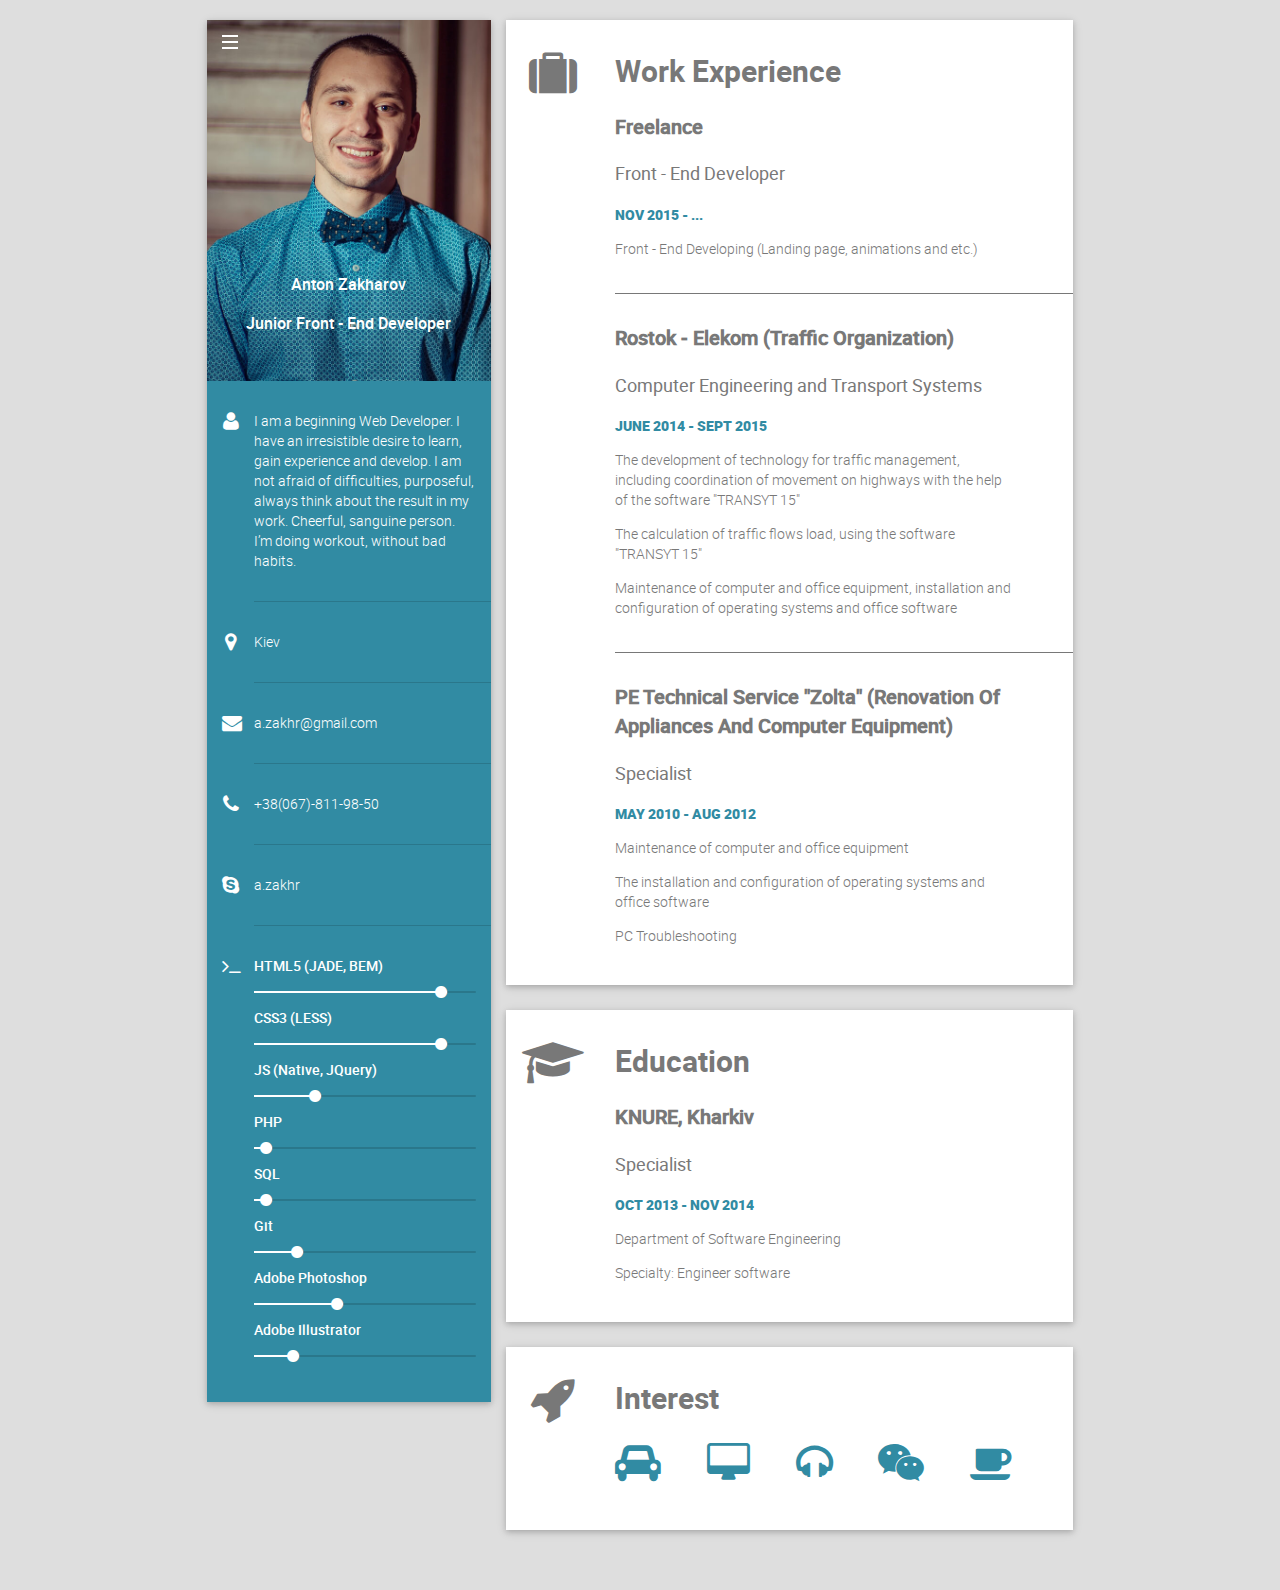
==== commit 1f6986e9: "remove react" ====
--- a/index.html
+++ b/index.html
@@ -1,6 +1,6 @@
 <!DOCTYPE html><html lang="en" class="no-js"><head><meta charset="utf-8"><meta http-equiv="X-UA-Compatible" content="IE=edge"><meta name="viewport" content="width=device-width, initial-scale=1"><title>CV    </title><meta name="description" content="Zakharov Anton - Front-End Developer. CV and Portfolio."><meta name="author" content="Zakharov Anton"><link rel="canonical" href="https://a-zakhr.github.io"><link rel="next" href="https://a-zakhr.github.io/projects"><meta property="og:local" content="en_US"><meta property="og:type" content="website"><meta property="og:title" content="Zakharov Anton"><meta property="og:description" content="Zakharov Anton - Front-End Developer"><meta property="og:url" content="http://a-zakhr.github.io"><meta property="og:site_name" content="Zakharov Anton"><meta property="og:image" content="images/a.zakhr-small.jpg"><link rel="icon" href="favicon.ico"><link rel="apple-touch-icon" sizes="72x72" href="/apple-icon-72x72.png"><link rel="apple-touch-icon" sizes="76x76" href="/apple-icon-76x76.png"><link rel="apple-touch-icon" sizes="114x114" href="/apple-icon-114x114.png"><link rel="stylesheet" href="styles/main.css"><body><!--[if lt IE 10]><p class="browserupgrade">You are using an <strong>outdated</strong> browser. Please <a href="http://browsehappy.com/">upgrade your browser</a> to improve your experience.</p>
 <![endif]--><div class="container"><div class="row"><aside class="aside col-lg-4 col-sm-5"><div class="nav"><div class="nav__btn"><div class="nav__btn-line nav__btn-line--top"></div><div class="nav__btn-line nav__btn-line--middle"></div><div class="nav__btn-line nav__btn-line--bottom"></div></div><nav class="nav__links"><a href="index.html" class="nav__link">CV</a><a href="projects.html" class="nav__link">Projects</a><ul class="social-links"><li class="social-links__item"><a href="https://github.com/a-zakhr" class="social-links__link"><i class="fa fa-github-square"></i></a></li><li class="social-links__item"><a href="https://www.linkedin.com/in/anton-zakharov-628102118" class="social-links__link"><i class="fa fa-linkedin-square"></i></a></li></ul></nav></div><div class="personal-info clearfix"><figure class="personal-info__item photo"><img src="images/a.zakhr.jpg" alt="Zakharov Anton image"><figcaption class="photo__descr"><p class="photo__full-name">Anton Zakharov</p><p class="photo__position">Junior Front - End Developer</p></figcaption></figure><div class="personal-info__item"><div class="personal-info__icon col-xs-2"><i class="fa fa-user"></i></div><p class="personal-info__text col-xs-10">I am a beginning Web Developer. I have an irresistible desire to learn, gain experience and develop. I am not afraid of difficulties, purposeful, always think about the result in my work. Cheerful, sanguine person. I’m doing workout, without bad habits.
-</p></div><div class="personal-info__item"><div class="personal-info__icon col-xs-2"><i class="fa fa-map-marker"></i></div><p class="personal-info__text col-xs-10">Kiev</p></div><div class="personal-info__item contacts"><div class="personal-info__icon col-xs-2"><i class="fa fa-envelope"></i></div><a href="mailto: a.zakhr@gmail.com" class="personal-info__text col-xs-10">a.zakhr@gmail.com</a></div><div class="personal-info__item contacts"><div class="personal-info__icon col-xs-2"><i class="fa fa-phone"></i></div><a href="tel: +380678119850" class="personal-info__text col-xs-10">+38(067)-811-98-50</a></div><div class="personal-info__item contacts"><div class="personal-info__icon col-xs-2"><i class="fa fa-skype"></i></div><a href="skype: a.zakhr" class="personal-info__text col-xs-10">a.zakhr</a></div><div class="personal-info__item"><div class="personal-info__icon col-xs-2"><i class="fa fa-terminal"></i></div><div class="skills col-xs-10"><div class="skills__item skills__item--html"><p class="skills__title">HTML5 (JADE, BEM)</p><div class="skills__progress"><div class="skills__progress--current"><i class="fa fa-circle"></i></div></div></div><div class="skills__item skills__item--css"><p class="skills__title">CSS3 (LESS)</p><div class="skills__progress"><div class="skills__progress--current"><i class="fa fa-circle"></i></div></div></div><div class="skills__item skills__item--js"><p class="skills__title">JS (Native, JQuery, React)</p><div class="skills__progress"><div class="skills__progress--current"><i class="fa fa-circle"></i></div></div></div><div class="skills__item skills__item--php"><p class="skills__title">PHP</p><div class="skills__progress"><div class="skills__progress--current"><i class="fa fa-circle"></i></div></div></div><div class="skills__item skills__item--sql"><p class="skills__title">SQL</p><div class="skills__progress"><div class="skills__progress--current"><i class="fa fa-circle"></i></div></div></div><div class="skills__item skills__item--git"><p class="skills__title">Git</p><div class="skills__progress"><div class="skills__progress--current"><i class="fa fa-circle"></i></div></div></div><div class="skills__item skills__item--ps"><p class="skills__title">Adobe Photoshop</p><div class="skills__progress"><div class="skills__progress--current"><i class="fa fa-circle"></i></div></div></div><div class="skills__item skills__item--ai"><p class="skills__title">Adobe Illustrator</p><div class="skills__progress"><div class="skills__progress--current"><i class="fa fa-circle"></i></div></div></div></div></div></div></aside><main class="content col-lg-8 col-sm-7"><div class="descr-block clearfix"><div class="descr-block__icon col-xs-2"><i class="fa fa-suitcase"></i></div><div class="descr-block__description col-xs-10"><h2 class="descr-block__title">Work Experience</h2><div class="description"><h3 class="description__title">Freelance</h3><p class="description__degree">Front - End Developer</p><p class="description__date">Nov 2015 - ...</p><p class="description__text">Front - End Developing (Landing page, animations and etc.)
+</p></div><div class="personal-info__item"><div class="personal-info__icon col-xs-2"><i class="fa fa-map-marker"></i></div><p class="personal-info__text col-xs-10">Kiev</p></div><div class="personal-info__item contacts"><div class="personal-info__icon col-xs-2"><i class="fa fa-envelope"></i></div><a href="mailto: a.zakhr@gmail.com" class="personal-info__text col-xs-10">a.zakhr@gmail.com</a></div><div class="personal-info__item contacts"><div class="personal-info__icon col-xs-2"><i class="fa fa-phone"></i></div><a href="tel: +380678119850" class="personal-info__text col-xs-10">+38(067)-811-98-50</a></div><div class="personal-info__item contacts"><div class="personal-info__icon col-xs-2"><i class="fa fa-skype"></i></div><a href="skype: a.zakhr" class="personal-info__text col-xs-10">a.zakhr</a></div><div class="personal-info__item"><div class="personal-info__icon col-xs-2"><i class="fa fa-terminal"></i></div><div class="skills col-xs-10"><div class="skills__item skills__item--html"><p class="skills__title">HTML5 (JADE, BEM)</p><div class="skills__progress"><div class="skills__progress--current"><i class="fa fa-circle"></i></div></div></div><div class="skills__item skills__item--css"><p class="skills__title">CSS3 (LESS)</p><div class="skills__progress"><div class="skills__progress--current"><i class="fa fa-circle"></i></div></div></div><div class="skills__item skills__item--js"><p class="skills__title">JS (Native, JQuery)</p><div class="skills__progress"><div class="skills__progress--current"><i class="fa fa-circle"></i></div></div></div><div class="skills__item skills__item--php"><p class="skills__title">PHP</p><div class="skills__progress"><div class="skills__progress--current"><i class="fa fa-circle"></i></div></div></div><div class="skills__item skills__item--sql"><p class="skills__title">SQL</p><div class="skills__progress"><div class="skills__progress--current"><i class="fa fa-circle"></i></div></div></div><div class="skills__item skills__item--git"><p class="skills__title">Git</p><div class="skills__progress"><div class="skills__progress--current"><i class="fa fa-circle"></i></div></div></div><div class="skills__item skills__item--ps"><p class="skills__title">Adobe Photoshop</p><div class="skills__progress"><div class="skills__progress--current"><i class="fa fa-circle"></i></div></div></div><div class="skills__item skills__item--ai"><p class="skills__title">Adobe Illustrator</p><div class="skills__progress"><div class="skills__progress--current"><i class="fa fa-circle"></i></div></div></div></div></div></div></aside><main class="content col-lg-8 col-sm-7"><div class="descr-block clearfix"><div class="descr-block__icon col-xs-2"><i class="fa fa-suitcase"></i></div><div class="descr-block__description col-xs-10"><h2 class="descr-block__title">Work Experience</h2><div class="description"><h3 class="description__title">Freelance</h3><p class="description__degree">Front - End Developer</p><p class="description__date">Nov 2015 - ...</p><p class="description__text">Front - End Developing (Landing page, animations and etc.)
 </p></div><div class="description"><h3 class="description__title">Rostok - Elekom (Traffic Organization)</h3><p class="description__degree">Computer Engineering and Transport Systems</p><p class="description__date">June 2014 - Sept 2015</p><p class="description__text">The development of technology for traffic management, including coordination of movement on highways with the help of the software "TRANSYT 15"</p><p class="description__text">The calculation of traffic flows load, using the software "TRANSYT 15"</p><p class="description__text">Maintenance of computer and office equipment, installation and configuration of operating systems and office software
 </p></div><div class="description"><h3 class="description__title">PE Technical Service "Zolta" (Renovation Of Appliances And Computer Equipment)</h3><p class="description__degree">Specialist</p><p class="description__date">May 2010 - Aug 2012</p><p class="description__text">Maintenance of computer and office equipment</p><p class="description__text">The installation and configuration of operating systems and office software</p><p class="description__text">PC Troubleshooting
 </p></div></div></div><div class="descr-block clearfix"><div class="descr-block__icon col-xs-2"><i class="fa fa-graduation-cap"></i></div><div class="descr-block__description col-xs-10"><h2 class="descr-block__title">Education</h2><div class="description"><h3 class="description__title">KNURE, Kharkiv</h3><p class="description__degree">Specialist</p><p class="description__date">Oct 2013 - Nov 2014</p><p class="description__text">Department of Software Engineering</p><p class="description__text">Specialty: Engineer software</p></div></div></div><div class="descr-block clearfix"><div class="descr-block__icon col-xs-2"><i class="fa fa-rocket"></i></div><div class="descr-block__description col-xs-10"><h2 class="descr-block__title">Interest</h2><div class="description"><ul class="description__list"><li class="list-item"><i class="fa fa-car"></i></li><li class="list-item"><i class="fa fa-desktop"></i></li><li class="list-item"><i class="fa fa-headphones"></i></li><li class="list-item"><i class="fa fa-weixin"></i></li><li class="list-item"><i class="fa fa-coffee"></i></li></ul></div></div></div></main><div class="overlay-bg"></div></div></div><script src="scripts/jquery.min.js"></script><script src="scripts/main.js">  </script><script>(function(i,s,o,g,r,a,m){i['GoogleAnalyticsObject']=r;i[r]=i[r]||function(){
--- a/styles/main.css
+++ b/styles/main.css
@@ -36,4 +36,4 @@
     font-family: 'Roboto Regular';
     src: url(../fonts/roboto-regular-webfont.eot) ;
     src: url(../fonts/roboto-regular-webfont.eot?#iefix)  format('embedded-opentype'), url(../fonts/roboto-regular-webfont.woff2)  format('woff2'), url(../fonts/roboto-regular-webfont.woff)  format('woff'), url(../fonts/roboto-regular-webfont.ttf)  format('truetype');
-  }}html{-webkit-tap-highlight-color:transparent;font-size:1rem}body{font-family:'Roboto Light',sans-serif;color:#787878;background-color:#dedede}.nav__link,.photo__descr,.skills__title{font-family:'Roboto Medium',sans-serif}img{max-width:100%;height:auto;display:block}.overlay-bg{top:0;left:0;width:100%;height:100%;-webkit-transition:opacity .375s ease;transition:opacity .375s ease;opacity:0;background-color:rgba(0,0,0,.5)}.open-menu .overlay-bg{position:fixed;opacity:1}@media only screen and (min-width:1200px){.container{width:70%}}@media only screen and (min-width:600px) and (max-width:767px){.container{width:70%}}@media only screen and (min-width:480px) and (max-width:599px){.container{width:85%}}.nav{position:relative}.nav__btn{position:absolute;z-index:2;top:15px;left:15px;-webkit-transition:left .375s ease;transition:left .375s ease}.nav__btn-line{width:16px;height:2px;-webkit-transition:all .375s ease;transition:all .375s ease;background-color:#fff}.nav__btn-line--middle{margin:4px 0}.open-menu .nav__btn-line{background-color:#000}.open-menu .nav__btn{position:fixed;top:35px}.nav__links{position:fixed;z-index:1;top:0;left:-250px;width:200px;height:100%;padding-top:65px;-webkit-transition:left .375s ease;transition:left .375s ease;background-color:#fff}.open-menu .nav__links{left:0}.nav__link{display:block;font-size:1rem;margin-bottom:35px}.nav__link:hover{text-decoration:none}.open-menu .nav__btn-line--top{-webkit-transform:translateY(6px) rotate(45deg);transform:translateY(6px) rotate(45deg)}.open-menu .nav__btn-line--middle{opacity:0}.open-menu .nav__btn-line--bottom{-webkit-transform:translateY(-6px) rotate(-45deg);transform:translateY(-6px) rotate(-45deg)}.social-links{padding:0;margin:0}.social-links__item{display:inline-block;margin:0 10px}.description-links__item,.description__list{display:-webkit-box;display:-webkit-flex;display:-ms-flexbox}.social-links__link{font-size:2.1875rem;color:#337ab7}.personal-info{color:#fff;background-color:#318BA3;padding-bottom:30px}.personal-info__item:not(:last-child){margin-bottom:30px}.personal-info__icon{font-size:1.25rem}.personal-info__icon .fa{vertical-align:top}.personal-info__text{margin:0;padding-bottom:30px;padding-left:0;color:#fff;border-bottom:1px solid #2a778b}@media only screen and (max-width:767px){.aside{margin-bottom:25px}}.contacts .personal-info__text:hover{text-decoration:none;color:#194855}.photo{position:relative}.photo__descr{position:absolute;right:0;bottom:30px;left:0;font-size:1rem}.skills{padding-left:0}.skills__item,.skills__title{margin-bottom:15px}.skills__title{margin-top:0}.skills__progress{height:2px;border-radius:2px;background-color:#2a778b}.skills__progress--current{position:relative;height:inherit;background-color:#fff}.skills__progress--current .fa-circle{position:absolute;top:50%;right:0;-webkit-transform:translateY(-50%);transform:translateY(-50%)}.skills__item--ps .skills__progress--current{width:40%}.skills__item--ai .skills__progress--current{width:20%}.skills__item--css .skills__progress--current,.skills__item--html .skills__progress--current{width:87%}.skills__item--js .skills__progress--current{width:30%}.skills__item--php .skills__progress--current,.skills__item--sql .skills__progress--current{width:8%}.skills__item--git .skills__progress--current{width:22%}.descr-block{margin-bottom:25px;padding-top:30px;padding-bottom:25px;background-color:#fff}.descr-block__description{padding-right:0}.descr-block__title{font-family:'Roboto Bold',sans-serif;font-weight:700;margin:0;font-size:1.875rem}.content .descr-block:only-of-type{padding-bottom:0}@media only screen and (min-width:768px){.aside{padding-right:0}.descr-block:last-child{margin-bottom:60px}}.descr-block__icon .fa{font-size:3rem}@media only screen and (max-width:599px){.descr-block__description{width:100%;padding-right:15px}.descr-block__title{text-align:center}.descr-block__icon{width:100%;margin-bottom:0}}.description{padding-right:60px}.description:not(:last-of-type){margin-bottom:30px;padding-bottom:20px;border-bottom:1px solid #787878}.description__title{font-family:'Roboto Medium',sans-serif;font-size:1.25rem}.description__degree{font-family:'Roboto Regular',sans-serif;font-size:1.125rem}.description__date{font-family:'Roboto Black',sans-serif;text-transform:uppercase;color:#318BA3}.description__list{display:flex;padding-left:0;-webkit-box-pack:justify;-webkit-justify-content:space-between;-ms-flex-pack:justify;justify-content:space-between}@media only screen and (max-width:991px){.description{padding-right:30px}.projects__item{padding:0}}@media only screen and (max-width:599px){.description{padding-right:0}}.list-item{color:#318BA3;font-size:2.5rem}.description-links__item{margin:0;display:flex;-webkit-box-align:center;-webkit-align-items:center;-ms-flex-align:center;align-items:center}.description-links__icon{font-size:1.875rem}.description-links__text{font-family:'Roboto Bold',sans-serif;font-weight:700;margin:0;font-size:1.25rem}.projects__list{margin:0;padding:0}.projects__item{margin-bottom:25px}.projects__obj{position:relative;-webkit-transition:box-shadow .5s ease;transition:box-shadow .5s ease}.projects__img{-webkit-transition:all .5s ease;transition:all .5s ease}.projects__desc{position:absolute;top:0;display:-webkit-box;display:-webkit-flex;display:-ms-flexbox;display:flex;-webkit-box-orient:vertical;-webkit-box-direction:normal;-webkit-flex-direction:column;-ms-flex-direction:column;flex-direction:column;width:100%;height:100%;-webkit-transition:background .5s ease,opacity .5s ease;transition:background .5s ease,opacity .5s ease;opacity:0;background:rgba(32,44,64,.7);-webkit-box-pack:center;-webkit-justify-content:center;-ms-flex-pack:center;justify-content:center;-webkit-box-align:center;-webkit-align-items:center;-ms-flex-align:center;align-items:center}.projects__title{font-family:'Roboto Black',sans-serif;margin-top:0;margin-bottom:15px;color:#fff;font-size:1.875rem}.projects__link{-webkit-transition:color .5s ease;transition:color .5s ease;color:#787878;font-size:2.8125rem}.projects__link:focus,.projects__link:hover{color:#fff}.projects__link:not(:last-child){margin-right:15px}.projects__item:focus .projects__obj,.projects__item:hover .projects__obj{box-shadow:0 4px 7px 0 rgba(0,0,0,.3),0 4px 10px 0 rgba(0,0,0,.25)}.projects__item:focus .projects__img,.projects__item:hover .projects__img{-webkit-transform:scale(1.1);transform:scale(1.1)}.projects__item:focus .projects__desc,.projects__item:hover .projects__desc{opacity:1}+  }}html{-webkit-tap-highlight-color:transparent;font-size:1rem}body{font-family:'Roboto Light',sans-serif;color:#787878;background-color:#dedede}.nav__link,.photo__descr,.skills__title{font-family:'Roboto Medium',sans-serif}img{max-width:100%;height:auto;display:block}.overlay-bg{top:0;left:0;width:100%;height:100%;-webkit-transition:opacity .375s ease;transition:opacity .375s ease;opacity:0;background-color:rgba(0,0,0,.5)}.open-menu .overlay-bg{position:fixed;opacity:1}@media only screen and (min-width:1200px){.container{width:70%}}@media only screen and (min-width:600px) and (max-width:767px){.container{width:70%}}@media only screen and (min-width:480px) and (max-width:599px){.container{width:85%}}.aside{margin-bottom:25px}.nav{position:relative}.nav__btn{position:absolute;z-index:2;top:15px;left:15px;-webkit-transition:left .375s ease;transition:left .375s ease}.nav__btn-line{width:16px;height:2px;-webkit-transition:all .375s ease;transition:all .375s ease;background-color:#fff}.nav__btn-line--middle{margin:4px 0}.open-menu .nav__btn-line{background-color:#000}.open-menu .nav__btn{position:fixed;top:35px}.nav__links{position:fixed;z-index:1;top:0;left:-250px;width:200px;height:100%;padding-top:65px;-webkit-transition:left .375s ease;transition:left .375s ease;background-color:#fff}.open-menu .nav__links{left:0}.nav__link{display:block;font-size:1rem;margin-bottom:35px}.nav__link:hover{text-decoration:none}.open-menu .nav__btn-line--top{-webkit-transform:translateY(6px) rotate(45deg);transform:translateY(6px) rotate(45deg)}.open-menu .nav__btn-line--middle{opacity:0}.open-menu .nav__btn-line--bottom{-webkit-transform:translateY(-6px) rotate(-45deg);transform:translateY(-6px) rotate(-45deg)}.social-links{padding:0;margin:0}.social-links__item{display:inline-block;margin:0 10px}.description-links__item,.description__list{display:-webkit-box;display:-webkit-flex;display:-ms-flexbox}.social-links__link{font-size:2.1875rem;color:#337ab7}.personal-info{color:#fff;background-color:#318BA3;padding-bottom:30px}.personal-info__item:not(:last-child){margin-bottom:30px}.personal-info__icon{font-size:1.25rem}.personal-info__icon .fa{vertical-align:top}.personal-info__text{margin:0;padding-bottom:30px;padding-left:0;color:#fff;border-bottom:1px solid #2a778b}.contacts .personal-info__text:hover{text-decoration:none;color:#194855}.photo{position:relative}.photo__descr{position:absolute;right:0;bottom:30px;left:0;font-size:1rem}.skills{padding-left:0}.skills__item,.skills__title{margin-bottom:15px}.skills__title{margin-top:0}.skills__progress{height:2px;border-radius:2px;background-color:#2a778b}.skills__progress--current{position:relative;height:inherit;background-color:#fff}.skills__progress--current .fa-circle{position:absolute;top:50%;right:0;-webkit-transform:translateY(-50%);transform:translateY(-50%)}.skills__item--ps .skills__progress--current{width:40%}.skills__item--ai .skills__progress--current{width:20%}.skills__item--css .skills__progress--current,.skills__item--html .skills__progress--current{width:87%}.skills__item--js .skills__progress--current{width:30%}.skills__item--php .skills__progress--current,.skills__item--sql .skills__progress--current{width:8%}.skills__item--git .skills__progress--current{width:22%}.descr-block{margin-bottom:25px;padding-top:30px;padding-bottom:25px;background-color:#fff}.descr-block__description{padding-right:0}.descr-block__title{font-family:'Roboto Bold',sans-serif;font-weight:700;margin:0;font-size:1.875rem}.content .descr-block:only-of-type{padding-bottom:0}@media only screen and (min-width:768px){.aside{padding-right:0}.descr-block:last-child{margin-bottom:60px}}.descr-block__icon .fa{font-size:3rem}@media only screen and (max-width:599px){.descr-block__description{width:100%;padding-right:15px}.descr-block__title{text-align:center}.descr-block__icon{width:100%;margin-bottom:0}}.description{padding-right:60px}.description:not(:last-of-type){margin-bottom:30px;padding-bottom:20px;border-bottom:1px solid #787878}.description__title{font-family:'Roboto Medium',sans-serif;font-size:1.25rem}.description__degree{font-family:'Roboto Regular',sans-serif;font-size:1.125rem}.description__date{font-family:'Roboto Black',sans-serif;text-transform:uppercase;color:#318BA3}.description__list{display:flex;padding-left:0;-webkit-box-pack:justify;-webkit-justify-content:space-between;-ms-flex-pack:justify;justify-content:space-between}@media only screen and (max-width:991px){.description{padding-right:30px}.projects__item{padding:0}}@media only screen and (max-width:599px){.description{padding-right:0}}.list-item{color:#318BA3;font-size:2.5rem}.description-links__item{margin:0;display:flex;-webkit-box-align:center;-webkit-align-items:center;-ms-flex-align:center;align-items:center}.description-links__icon{font-size:1.875rem}.description-links__text{font-family:'Roboto Bold',sans-serif;font-weight:700;margin:0;font-size:1.25rem}.projects__list{margin:0;padding:0}.projects__item{margin-bottom:25px}.projects__obj{position:relative;-webkit-transition:box-shadow .5s ease;transition:box-shadow .5s ease}.projects__img{-webkit-transition:-webkit-transform .375s linear;transition:-webkit-transform .375s linear;transition:transform .375s linear;transition:transform .375s linear,-webkit-transform .375s linear}.projects__desc{position:absolute;top:0;display:-webkit-box;display:-webkit-flex;display:-ms-flexbox;display:flex;-webkit-box-orient:vertical;-webkit-box-direction:normal;-webkit-flex-direction:column;-ms-flex-direction:column;flex-direction:column;width:100%;height:100%;-webkit-transition:background .5s ease,opacity .5s ease;transition:background .5s ease,opacity .5s ease;opacity:0;background:rgba(32,44,64,.7);-webkit-box-pack:center;-webkit-justify-content:center;-ms-flex-pack:center;justify-content:center;-webkit-box-align:center;-webkit-align-items:center;-ms-flex-align:center;align-items:center}.projects__title{font-family:'Roboto Black',sans-serif;margin-top:0;margin-bottom:15px;color:#fff;font-size:1.875rem}.projects__link{-webkit-transition:color .5s ease;transition:color .5s ease;color:#787878;font-size:2.8125rem}.projects__link:focus,.projects__link:hover{color:#fff}.projects__link:not(:last-child){margin-right:15px}.projects__item:focus .projects__obj,.projects__item:hover .projects__obj{box-shadow:0 4px 7px 0 rgba(0,0,0,.3),0 4px 10px 0 rgba(0,0,0,.25)}.projects__item:focus .projects__img,.projects__item:hover .projects__img{-webkit-transform:scale(1.1);transform:scale(1.1)}.projects__item:focus .projects__desc,.projects__item:hover .projects__desc{opacity:1}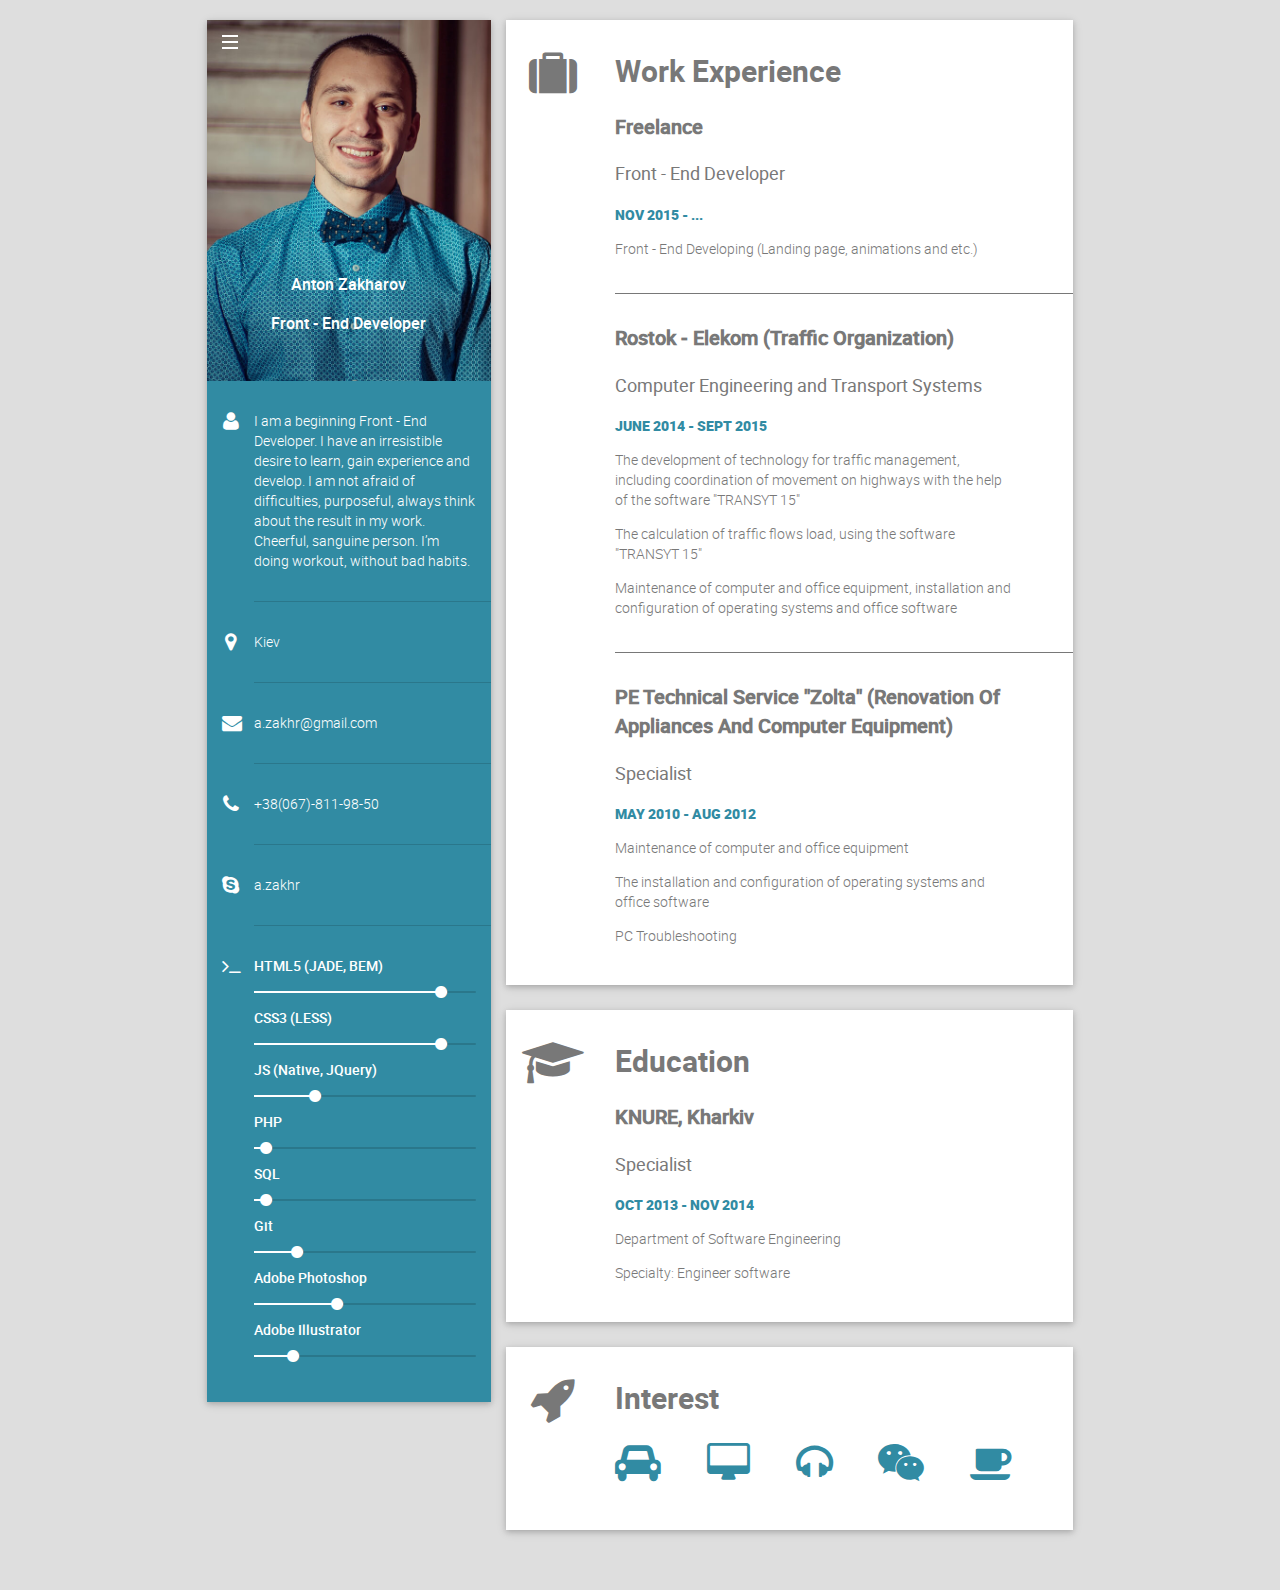
==== commit d8daef06: "i've changed some text" ====
--- a/index.html
+++ b/index.html
@@ -1,5 +1,5 @@
-<!DOCTYPE html><html lang="en" class="no-js"><head><meta charset="utf-8"><meta http-equiv="X-UA-Compatible" content="IE=edge"><meta name="viewport" content="width=device-width, initial-scale=1"><title>CV    </title><meta name="description" content="Zakharov Anton - Front-End Developer. CV and Portfolio."><meta name="author" content="Zakharov Anton"><link rel="canonical" href="https://a-zakhr.github.io"><link rel="next" href="https://a-zakhr.github.io/projects"><meta property="og:local" content="en_US"><meta property="og:type" content="website"><meta property="og:title" content="Zakharov Anton"><meta property="og:description" content="Zakharov Anton - Front-End Developer"><meta property="og:url" content="http://a-zakhr.github.io"><meta property="og:site_name" content="Zakharov Anton"><meta property="og:image" content="images/a.zakhr-small.jpg"><link rel="icon" href="favicon.ico"><link rel="apple-touch-icon" sizes="72x72" href="/apple-icon-72x72.png"><link rel="apple-touch-icon" sizes="76x76" href="/apple-icon-76x76.png"><link rel="apple-touch-icon" sizes="114x114" href="/apple-icon-114x114.png"><link rel="stylesheet" href="styles/main.css"><body><!--[if lt IE 10]><p class="browserupgrade">You are using an <strong>outdated</strong> browser. Please <a href="http://browsehappy.com/">upgrade your browser</a> to improve your experience.</p>
-<![endif]--><div class="container"><div class="row"><aside class="aside col-lg-4 col-sm-5"><div class="nav"><div class="nav__btn"><div class="nav__btn-line nav__btn-line--top"></div><div class="nav__btn-line nav__btn-line--middle"></div><div class="nav__btn-line nav__btn-line--bottom"></div></div><nav class="nav__links"><a href="index.html" class="nav__link">CV</a><a href="projects.html" class="nav__link">Projects</a><ul class="social-links"><li class="social-links__item"><a href="https://github.com/a-zakhr" class="social-links__link"><i class="fa fa-github-square"></i></a></li><li class="social-links__item"><a href="https://www.linkedin.com/in/anton-zakharov-628102118" class="social-links__link"><i class="fa fa-linkedin-square"></i></a></li></ul></nav></div><div class="personal-info clearfix"><figure class="personal-info__item photo"><img src="images/a.zakhr.jpg" alt="Zakharov Anton image"><figcaption class="photo__descr"><p class="photo__full-name">Anton Zakharov</p><p class="photo__position">Junior Front - End Developer</p></figcaption></figure><div class="personal-info__item"><div class="personal-info__icon col-xs-2"><i class="fa fa-user"></i></div><p class="personal-info__text col-xs-10">I am a beginning Web Developer. I have an irresistible desire to learn, gain experience and develop. I am not afraid of difficulties, purposeful, always think about the result in my work. Cheerful, sanguine person. I’m doing workout, without bad habits.
+<!DOCTYPE html><html lang="en" class="no-js"><head><meta charset="utf-8"><meta http-equiv="X-UA-Compatible" content="IE=edge"><meta name="viewport" content="width=device-width, initial-scale=1"><title>CV    </title><meta name="description" content="Zakharov Anton - Front-End Developer. CV and Portfolio."><meta name="author" content="Zakharov Anton"><link rel="canonical" href="https://a-zakhr.github.io"><link rel="next" href="https://a-zakhr.github.io/projects"><meta property="og:local" content="en_US"><meta property="og:type" content="website"><meta property="og:title" content="Zakharov Anton"><meta property="og:description" content="Front-End Developer"><meta property="og:url" content="http://a-zakhr.github.io"><meta property="og:site_name" content="Zakharov Anton"><meta property="og:image" content="images/a.zakhr-small.jpg"><link rel="icon" href="favicon.ico"><link rel="apple-touch-icon" sizes="72x72" href="/apple-icon-72x72.png"><link rel="apple-touch-icon" sizes="76x76" href="/apple-icon-76x76.png"><link rel="apple-touch-icon" sizes="114x114" href="/apple-icon-114x114.png"><link rel="stylesheet" href="styles/main.css"><body><!--[if lt IE 10]><p class="browserupgrade">You are using an <strong>outdated</strong> browser. Please <a href="http://browsehappy.com/">upgrade your browser</a> to improve your experience.</p>
+<![endif]--><div class="container"><div class="row"><aside class="aside col-lg-4 col-sm-5"><div class="nav"><div class="nav__btn"><div class="nav__btn-line nav__btn-line--top"></div><div class="nav__btn-line nav__btn-line--middle"></div><div class="nav__btn-line nav__btn-line--bottom"></div></div><nav class="nav__links"><a href="index.html" class="nav__link">CV</a><a href="projects.html" class="nav__link">Projects</a><ul class="social-links"><li class="social-links__item"><a href="https://github.com/a-zakhr" class="social-links__link"><i class="fa fa-github-square"></i></a></li><li class="social-links__item"><a href="https://www.linkedin.com/in/anton-zakharov-628102118" class="social-links__link"><i class="fa fa-linkedin-square"></i></a></li></ul></nav></div><div class="personal-info clearfix"><figure class="personal-info__item photo"><img src="images/a.zakhr.jpg" alt="Zakharov Anton image"><figcaption class="photo__descr"><p class="photo__full-name">Anton Zakharov</p><p class="photo__position">Front - End Developer</p></figcaption></figure><div class="personal-info__item"><div class="personal-info__icon col-xs-2"><i class="fa fa-user"></i></div><p class="personal-info__text col-xs-10">I am a beginning Front - End Developer. I have an irresistible desire to learn, gain experience and develop. I am not afraid of difficulties, purposeful, always think about the result in my work. Cheerful, sanguine person. I’m doing workout, without bad habits.
 </p></div><div class="personal-info__item"><div class="personal-info__icon col-xs-2"><i class="fa fa-map-marker"></i></div><p class="personal-info__text col-xs-10">Kiev</p></div><div class="personal-info__item contacts"><div class="personal-info__icon col-xs-2"><i class="fa fa-envelope"></i></div><a href="mailto: a.zakhr@gmail.com" class="personal-info__text col-xs-10">a.zakhr@gmail.com</a></div><div class="personal-info__item contacts"><div class="personal-info__icon col-xs-2"><i class="fa fa-phone"></i></div><a href="tel: +380678119850" class="personal-info__text col-xs-10">+38(067)-811-98-50</a></div><div class="personal-info__item contacts"><div class="personal-info__icon col-xs-2"><i class="fa fa-skype"></i></div><a href="skype: a.zakhr" class="personal-info__text col-xs-10">a.zakhr</a></div><div class="personal-info__item"><div class="personal-info__icon col-xs-2"><i class="fa fa-terminal"></i></div><div class="skills col-xs-10"><div class="skills__item skills__item--html"><p class="skills__title">HTML5 (JADE, BEM)</p><div class="skills__progress"><div class="skills__progress--current"><i class="fa fa-circle"></i></div></div></div><div class="skills__item skills__item--css"><p class="skills__title">CSS3 (LESS)</p><div class="skills__progress"><div class="skills__progress--current"><i class="fa fa-circle"></i></div></div></div><div class="skills__item skills__item--js"><p class="skills__title">JS (Native, JQuery)</p><div class="skills__progress"><div class="skills__progress--current"><i class="fa fa-circle"></i></div></div></div><div class="skills__item skills__item--php"><p class="skills__title">PHP</p><div class="skills__progress"><div class="skills__progress--current"><i class="fa fa-circle"></i></div></div></div><div class="skills__item skills__item--sql"><p class="skills__title">SQL</p><div class="skills__progress"><div class="skills__progress--current"><i class="fa fa-circle"></i></div></div></div><div class="skills__item skills__item--git"><p class="skills__title">Git</p><div class="skills__progress"><div class="skills__progress--current"><i class="fa fa-circle"></i></div></div></div><div class="skills__item skills__item--ps"><p class="skills__title">Adobe Photoshop</p><div class="skills__progress"><div class="skills__progress--current"><i class="fa fa-circle"></i></div></div></div><div class="skills__item skills__item--ai"><p class="skills__title">Adobe Illustrator</p><div class="skills__progress"><div class="skills__progress--current"><i class="fa fa-circle"></i></div></div></div></div></div></div></aside><main class="content col-lg-8 col-sm-7"><div class="descr-block clearfix"><div class="descr-block__icon col-xs-2"><i class="fa fa-suitcase"></i></div><div class="descr-block__description col-xs-10"><h2 class="descr-block__title">Work Experience</h2><div class="description"><h3 class="description__title">Freelance</h3><p class="description__degree">Front - End Developer</p><p class="description__date">Nov 2015 - ...</p><p class="description__text">Front - End Developing (Landing page, animations and etc.)
 </p></div><div class="description"><h3 class="description__title">Rostok - Elekom (Traffic Organization)</h3><p class="description__degree">Computer Engineering and Transport Systems</p><p class="description__date">June 2014 - Sept 2015</p><p class="description__text">The development of technology for traffic management, including coordination of movement on highways with the help of the software "TRANSYT 15"</p><p class="description__text">The calculation of traffic flows load, using the software "TRANSYT 15"</p><p class="description__text">Maintenance of computer and office equipment, installation and configuration of operating systems and office software
 </p></div><div class="description"><h3 class="description__title">PE Technical Service "Zolta" (Renovation Of Appliances And Computer Equipment)</h3><p class="description__degree">Specialist</p><p class="description__date">May 2010 - Aug 2012</p><p class="description__text">Maintenance of computer and office equipment</p><p class="description__text">The installation and configuration of operating systems and office software</p><p class="description__text">PC Troubleshooting
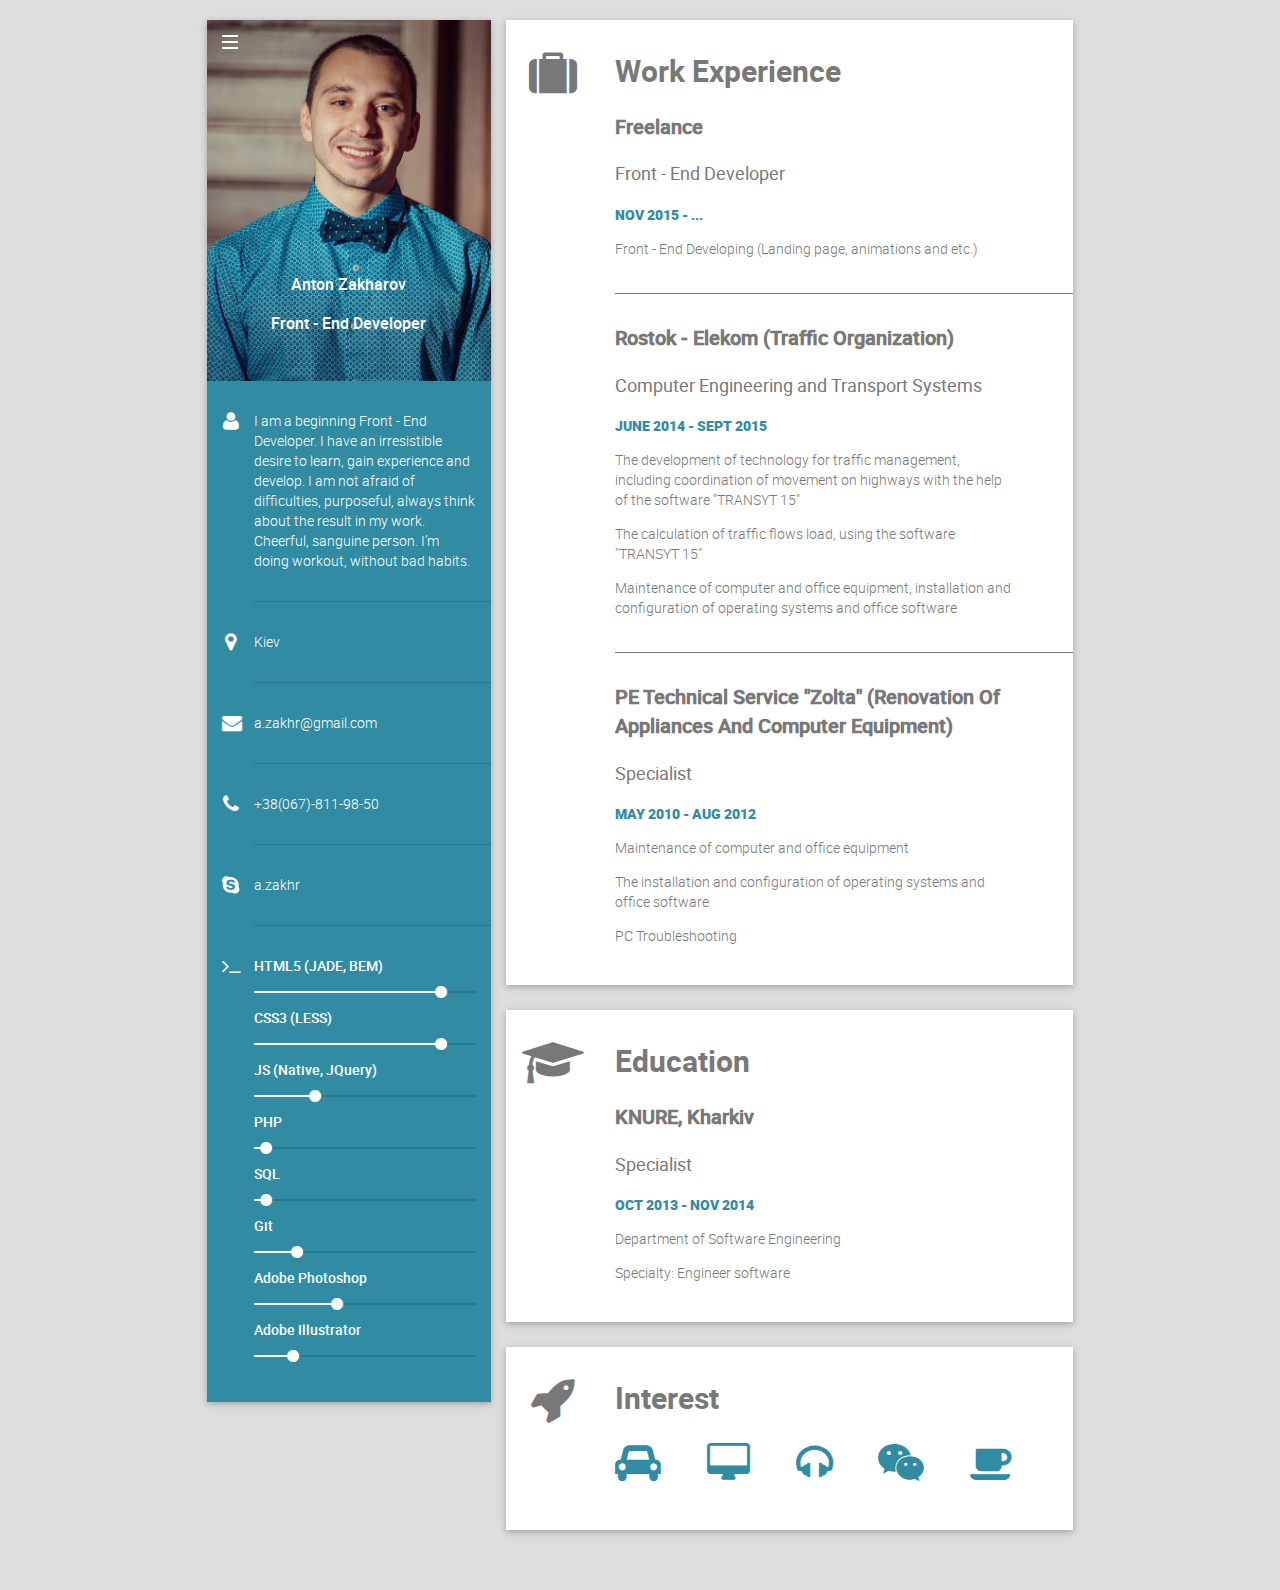
==== commit e58b0e13: "i've remove some projects" ====
--- a/index.html
+++ b/index.html
@@ -1,6 +1,6 @@
 <!DOCTYPE html><html lang="en" class="no-js"><head><meta charset="utf-8"><meta http-equiv="X-UA-Compatible" content="IE=edge"><meta name="viewport" content="width=device-width, initial-scale=1"><title>CV    </title><meta name="description" content="Zakharov Anton - Front-End Developer. CV and Portfolio."><meta name="author" content="Zakharov Anton"><link rel="canonical" href="https://a-zakhr.github.io"><link rel="next" href="https://a-zakhr.github.io/projects"><meta property="og:local" content="en_US"><meta property="og:type" content="website"><meta property="og:title" content="Zakharov Anton"><meta property="og:description" content="Front-End Developer"><meta property="og:url" content="http://a-zakhr.github.io"><meta property="og:site_name" content="Zakharov Anton"><meta property="og:image" content="images/a.zakhr-small.jpg"><link rel="icon" href="favicon.ico"><link rel="apple-touch-icon" sizes="72x72" href="/apple-icon-72x72.png"><link rel="apple-touch-icon" sizes="76x76" href="/apple-icon-76x76.png"><link rel="apple-touch-icon" sizes="114x114" href="/apple-icon-114x114.png"><link rel="stylesheet" href="styles/main.css"><body><!--[if lt IE 10]><p class="browserupgrade">You are using an <strong>outdated</strong> browser. Please <a href="http://browsehappy.com/">upgrade your browser</a> to improve your experience.</p>
-<![endif]--><div class="container"><div class="row"><aside class="aside col-lg-4 col-sm-5"><div class="nav"><div class="nav__btn"><div class="nav__btn-line nav__btn-line--top"></div><div class="nav__btn-line nav__btn-line--middle"></div><div class="nav__btn-line nav__btn-line--bottom"></div></div><nav class="nav__links"><a href="index.html" class="nav__link">CV</a><a href="projects.html" class="nav__link">Projects</a><ul class="social-links"><li class="social-links__item"><a href="https://github.com/a-zakhr" class="social-links__link"><i class="fa fa-github-square"></i></a></li><li class="social-links__item"><a href="https://www.linkedin.com/in/anton-zakharov-628102118" class="social-links__link"><i class="fa fa-linkedin-square"></i></a></li></ul></nav></div><div class="personal-info clearfix"><figure class="personal-info__item photo"><img src="images/a.zakhr.jpg" alt="Zakharov Anton image"><figcaption class="photo__descr"><p class="photo__full-name">Anton Zakharov</p><p class="photo__position">Front - End Developer</p></figcaption></figure><div class="personal-info__item"><div class="personal-info__icon col-xs-2"><i class="fa fa-user"></i></div><p class="personal-info__text col-xs-10">I am a beginning Front - End Developer. I have an irresistible desire to learn, gain experience and develop. I am not afraid of difficulties, purposeful, always think about the result in my work. Cheerful, sanguine person. I’m doing workout, without bad habits.
-</p></div><div class="personal-info__item"><div class="personal-info__icon col-xs-2"><i class="fa fa-map-marker"></i></div><p class="personal-info__text col-xs-10">Kiev</p></div><div class="personal-info__item contacts"><div class="personal-info__icon col-xs-2"><i class="fa fa-envelope"></i></div><a href="mailto: a.zakhr@gmail.com" class="personal-info__text col-xs-10">a.zakhr@gmail.com</a></div><div class="personal-info__item contacts"><div class="personal-info__icon col-xs-2"><i class="fa fa-phone"></i></div><a href="tel: +380678119850" class="personal-info__text col-xs-10">+38(067)-811-98-50</a></div><div class="personal-info__item contacts"><div class="personal-info__icon col-xs-2"><i class="fa fa-skype"></i></div><a href="skype: a.zakhr" class="personal-info__text col-xs-10">a.zakhr</a></div><div class="personal-info__item"><div class="personal-info__icon col-xs-2"><i class="fa fa-terminal"></i></div><div class="skills col-xs-10"><div class="skills__item skills__item--html"><p class="skills__title">HTML5 (JADE, BEM)</p><div class="skills__progress"><div class="skills__progress--current"><i class="fa fa-circle"></i></div></div></div><div class="skills__item skills__item--css"><p class="skills__title">CSS3 (LESS)</p><div class="skills__progress"><div class="skills__progress--current"><i class="fa fa-circle"></i></div></div></div><div class="skills__item skills__item--js"><p class="skills__title">JS (Native, JQuery)</p><div class="skills__progress"><div class="skills__progress--current"><i class="fa fa-circle"></i></div></div></div><div class="skills__item skills__item--php"><p class="skills__title">PHP</p><div class="skills__progress"><div class="skills__progress--current"><i class="fa fa-circle"></i></div></div></div><div class="skills__item skills__item--sql"><p class="skills__title">SQL</p><div class="skills__progress"><div class="skills__progress--current"><i class="fa fa-circle"></i></div></div></div><div class="skills__item skills__item--git"><p class="skills__title">Git</p><div class="skills__progress"><div class="skills__progress--current"><i class="fa fa-circle"></i></div></div></div><div class="skills__item skills__item--ps"><p class="skills__title">Adobe Photoshop</p><div class="skills__progress"><div class="skills__progress--current"><i class="fa fa-circle"></i></div></div></div><div class="skills__item skills__item--ai"><p class="skills__title">Adobe Illustrator</p><div class="skills__progress"><div class="skills__progress--current"><i class="fa fa-circle"></i></div></div></div></div></div></div></aside><main class="content col-lg-8 col-sm-7"><div class="descr-block clearfix"><div class="descr-block__icon col-xs-2"><i class="fa fa-suitcase"></i></div><div class="descr-block__description col-xs-10"><h2 class="descr-block__title">Work Experience</h2><div class="description"><h3 class="description__title">Freelance</h3><p class="description__degree">Front - End Developer</p><p class="description__date">Nov 2015 - ...</p><p class="description__text">Front - End Developing (Landing page, animations and etc.)
+<![endif]--><div class="container"><div class="row"><aside class="aside col-lg-4 col-sm-5"><div class="nav"><div class="nav__btn"><div class="nav__btn-line nav__btn-line--top"></div><div class="nav__btn-line nav__btn-line--middle"></div><div class="nav__btn-line nav__btn-line--bottom"></div></div><nav class="nav__links"><a href="index.html" class="nav__link">CV</a><a href="projects.html" class="nav__link">Projects</a><ul class="social-links"><li class="social-links__item"><a href="https://github.com/a-zakhr" class="social-links__link"><i class="fa fa-github-square"></i></a></li><li class="social-links__item"><a href="https://ua.linkedin.com/in/azakhr" class="social-links__link"><i class="fa fa-linkedin-square"></i></a></li></ul></nav></div><div class="personal-info clearfix"><figure class="personal-info__item photo"><img src="images/a.zakhr.jpg" alt="Zakharov Anton image"><figcaption class="photo__descr"><p class="photo__full-name">Anton Zakharov</p><p class="photo__position">Front - End Developer</p></figcaption></figure><div class="personal-info__item"><div class="personal-info__icon col-xs-2"><i class="fa fa-user"></i></div><p class="personal-info__text col-xs-10">I am a beginning Front - End Developer. I have an irresistible desire to learn, gain experience and develop. I am not afraid of difficulties, purposeful, always think about the result in my work. Cheerful, sanguine person. I’m doing workout, without bad habits.
+</p></div><div class="personal-info__item"><div class="personal-info__icon col-xs-2"><i class="fa fa-map-marker"></i></div><p class="personal-info__text col-xs-10">Kiev</p></div><div class="personal-info__item contacts"><div class="personal-info__icon col-xs-2"><i class="fa fa-envelope"></i></div><a href="mailto: a.zakhr@gmail.com" class="personal-info__text col-xs-10">a.zakhr@gmail.com</a></div><div class="personal-info__item contacts"><div class="personal-info__icon col-xs-2"><i class="fa fa-phone"></i></div><a href="tel: +380678119850" class="personal-info__text col-xs-10">+38(067)-811-98-50</a></div><div class="personal-info__item contacts"><div class="personal-info__icon col-xs-2"><i class="fa fa-skype"></i></div><a href="skype: a.zakhr" class="personal-info__text col-xs-10">a.zakhr</a></div><div class="personal-info__item"><div class="personal-info__icon col-xs-2"><i class="fa fa-terminal"></i></div><div class="skills col-xs-10"><div class="skills__item skills__item--html"> <p class="skills__title">HTML5 (JADE, BEM)</p><div class="skills__progress"><div class="skills__progress--current"><i class="fa fa-circle"></i></div></div></div><div class="skills__item skills__item--css"> <p class="skills__title">CSS3 (LESS)</p><div class="skills__progress"><div class="skills__progress--current"><i class="fa fa-circle"></i></div></div></div><div class="skills__item skills__item--js"> <p class="skills__title">JS (Native, JQuery)</p><div class="skills__progress"><div class="skills__progress--current"><i class="fa fa-circle"></i></div></div></div><div class="skills__item skills__item--php"> <p class="skills__title">PHP</p><div class="skills__progress"><div class="skills__progress--current"><i class="fa fa-circle"></i></div></div></div><div class="skills__item skills__item--sql"> <p class="skills__title">SQL</p><div class="skills__progress"><div class="skills__progress--current"><i class="fa fa-circle"></i></div></div></div><div class="skills__item skills__item--git"> <p class="skills__title">Git</p><div class="skills__progress"><div class="skills__progress--current"><i class="fa fa-circle"></i></div></div></div><div class="skills__item skills__item--ps"> <p class="skills__title">Adobe Photoshop</p><div class="skills__progress"><div class="skills__progress--current"><i class="fa fa-circle"></i></div></div></div><div class="skills__item skills__item--ai"> <p class="skills__title">Adobe Illustrator</p><div class="skills__progress"><div class="skills__progress--current"><i class="fa fa-circle"></i></div></div></div></div></div></div></aside><main class="content col-lg-8 col-sm-7"><div class="descr-block clearfix"><div class="descr-block__icon col-xs-2"><i class="fa fa-suitcase"></i></div><div class="descr-block__description col-xs-10"><h2 class="descr-block__title">Work Experience</h2><div class="description"><h3 class="description__title">Freelance</h3><p class="description__degree">Front - End Developer</p><p class="description__date">Nov 2015 - ...</p><p class="description__text">Front - End Developing (Landing page, animations and etc.)
 </p></div><div class="description"><h3 class="description__title">Rostok - Elekom (Traffic Organization)</h3><p class="description__degree">Computer Engineering and Transport Systems</p><p class="description__date">June 2014 - Sept 2015</p><p class="description__text">The development of technology for traffic management, including coordination of movement on highways with the help of the software "TRANSYT 15"</p><p class="description__text">The calculation of traffic flows load, using the software "TRANSYT 15"</p><p class="description__text">Maintenance of computer and office equipment, installation and configuration of operating systems and office software
 </p></div><div class="description"><h3 class="description__title">PE Technical Service "Zolta" (Renovation Of Appliances And Computer Equipment)</h3><p class="description__degree">Specialist</p><p class="description__date">May 2010 - Aug 2012</p><p class="description__text">Maintenance of computer and office equipment</p><p class="description__text">The installation and configuration of operating systems and office software</p><p class="description__text">PC Troubleshooting
 </p></div></div></div><div class="descr-block clearfix"><div class="descr-block__icon col-xs-2"><i class="fa fa-graduation-cap"></i></div><div class="descr-block__description col-xs-10"><h2 class="descr-block__title">Education</h2><div class="description"><h3 class="description__title">KNURE, Kharkiv</h3><p class="description__degree">Specialist</p><p class="description__date">Oct 2013 - Nov 2014</p><p class="description__text">Department of Software Engineering</p><p class="description__text">Specialty: Engineer software</p></div></div></div><div class="descr-block clearfix"><div class="descr-block__icon col-xs-2"><i class="fa fa-rocket"></i></div><div class="descr-block__description col-xs-10"><h2 class="descr-block__title">Interest</h2><div class="description"><ul class="description__list"><li class="list-item"><i class="fa fa-car"></i></li><li class="list-item"><i class="fa fa-desktop"></i></li><li class="list-item"><i class="fa fa-headphones"></i></li><li class="list-item"><i class="fa fa-weixin"></i></li><li class="list-item"><i class="fa fa-coffee"></i></li></ul></div></div></div></main><div class="overlay-bg"></div></div></div><script src="scripts/jquery.min.js"></script><script src="scripts/main.js">  </script><script>(function(i,s,o,g,r,a,m){i['GoogleAnalyticsObject']=r;i[r]=i[r]||function(){
--- a/styles/main.css
+++ b/styles/main.css
@@ -1,39 +1 @@
-.fa.fa-pull-left,.fa.pull-left{margin-right:.3em}.fa,.fa-stack{display:inline-block}.description__list,.fa-ul,.projects__list,.social-links{list-style-type:none}.descr-block__icon,.description-links__icon,.fa-fw,.fa-li,.nav__links,.personal-info__icon,.photo__descr,.projects__title{text-align:center}@font-face{font-family:'Roboto Light';src:url(../fonts/roboto-light-webfont.eot);src:url(../fonts/roboto-light-webfont.eot?#iefix) format('embedded-opentype'),url(../fonts/roboto-light-webfont.woff2) format('woff2'),url(../fonts/roboto-light-webfont.woff) format('woff'),url(../fonts/roboto-light-webfont.ttf) format('truetype')}@font-face{font-family:'Roboto Bold';src:url(../fonts/roboto-bold-webfont.eot);src:url(../fonts/roboto-bold-webfont.eot?#iefix) format('embedded-opentype'),url(../fonts/roboto-bold-webfont.woff2) format('woff2'),url(../fonts/roboto-bold-webfont.woff) format('woff'),url(../fonts/roboto-bold-webfont.ttf) format('truetype')}@font-face{font-family:'Roboto Black';src:url(../fonts/roboto-black-webfont.eot);src:url(../fonts/roboto-black-webfont.eot?#iefix) format('embedded-opentype'),url(../fonts/roboto-black-webfont.woff2) format('woff2'),url(../fonts/roboto-black-webfont.woff) format('woff'),url(../fonts/roboto-black-webfont.ttf) format('truetype')}@font-face{font-family:'Roboto Medium';src:url(../fonts/roboto-medium-webfont.eot);src:url(../fonts/roboto-medium-webfont.eot?#iefix) format('embedded-opentype'),url(../fonts/roboto-medium-webfont.woff2) format('woff2'),url(../fonts/roboto-medium-webfont.woff) format('woff'),url(../fonts/roboto-medium-webfont.ttf) format('truetype')}@font-face{font-family:'Roboto Regular';src:url(../fonts/roboto-regular-webfont.eot);src:url(../fonts/roboto-regular-webfont.eot?#iefix) format('embedded-opentype'),url(../fonts/roboto-regular-webfont.woff2) format('woff2'),url(../fonts/roboto-regular-webfont.woff) format('woff'),url(../fonts/roboto-regular-webfont.ttf) format('truetype')}/*!
- *  Font Awesome 4.6.1 by @davegandy - http://fontawesome.io - @fontawesome
- *  License - http://fontawesome.io/license (Font: SIL OFL 1.1, CSS: MIT License)
- */@font-face{font-family:FontAwesome;src:url(../fonts/fontawesome-webfont.eot?v=4.6.1);src:url(../fonts/fontawesome-webfont.eot?#iefix&v=4.6.1) format('embedded-opentype'),url(../fonts/fontawesome-webfont.woff2?v=4.6.1) format('woff2'),url(../fonts/fontawesome-webfont.woff?v=4.6.1) format('woff'),url(../fonts/fontawesome-webfont.ttf?v=4.6.1) format('truetype'),url(../fonts/fontawesome-webfont.svg?v=4.6.1#fontawesomeregular) format('svg');font-weight:400;font-style:normal}.fa{font:normal normal normal 14px/1 FontAwesome;font-size:inherit;text-rendering:auto;-webkit-font-smoothing:antialiased;-moz-osx-font-smoothing:grayscale}.fa-lg{font-size:1.33333333em;line-height:.75em;vertical-align:-15%}.fa-stack,img{vertical-align:middle}.fa-2x{font-size:2em}.fa-3x{font-size:3em}.fa-4x{font-size:4em}.fa-5x{font-size:5em}.fa-stack-2x,h1{font-size:2em}.fa-fw{width:1.28571429em}.fa-ul{padding-left:0;margin-left:2.14285714em}.fa.fa-pull-right,.fa.pull-right{margin-left:.3em}.fa-ul>li{position:relative}.fa-li{position:absolute;left:-2.14285714em;width:2.14285714em;top:.14285714em}.fa-li.fa-lg{left:-1.85714286em}.fa-border{padding:.2em .25em .15em;border:.08em solid #eee;border-radius:.1em}legend,td,th{padding:0}hr,img,legend{border:0}.fa-pull-left{float:left}.fa-pull-right{float:right}body,figure{margin:0}.fa-spin{-webkit-animation:fa-spin 2s infinite linear;animation:fa-spin 2s infinite linear}.fa-pulse{-webkit-animation:fa-spin 1s infinite steps(8);animation:fa-spin 1s infinite steps(8)}@-webkit-keyframes fa-spin{0%{-webkit-transform:rotate(0);transform:rotate(0)}100%{-webkit-transform:rotate(359deg);transform:rotate(359deg)}}@keyframes fa-spin{0%{-webkit-transform:rotate(0);transform:rotate(0)}100%{-webkit-transform:rotate(359deg);transform:rotate(359deg)}}.fa-rotate-90{-ms-filter:"progid:DXImageTransform.Microsoft.BasicImage(rotation=1)";-webkit-transform:rotate(90deg);transform:rotate(90deg)}.fa-rotate-180{-ms-filter:"progid:DXImageTransform.Microsoft.BasicImage(rotation=2)";-webkit-transform:rotate(180deg);transform:rotate(180deg)}.fa-rotate-270{-ms-filter:"progid:DXImageTransform.Microsoft.BasicImage(rotation=3)";-webkit-transform:rotate(270deg);transform:rotate(270deg)}.fa-flip-horizontal{-ms-filter:"progid:DXImageTransform.Microsoft.BasicImage(rotation=0, mirror=1)";-webkit-transform:scale(-1,1);transform:scale(-1,1)}.fa-flip-vertical{-ms-filter:"progid:DXImageTransform.Microsoft.BasicImage(rotation=2, mirror=1)";-webkit-transform:scale(1,-1);transform:scale(1,-1)}:root .fa-flip-horizontal,:root .fa-flip-vertical,:root .fa-rotate-180,:root .fa-rotate-270,:root .fa-rotate-90{-webkit-filter:none;filter:none}.fa-stack{position:relative;width:2em;height:2em;line-height:2em}.fa-stack-1x,.fa-stack-2x{position:absolute;left:0;width:100%;text-align:center}.fa-stack-1x{line-height:inherit}.fa-inverse{color:#fff}.fa-glass:before{content:"\f000"}.fa-music:before{content:"\f001"}.fa-search:before{content:"\f002"}.fa-envelope-o:before{content:"\f003"}.fa-heart:before{content:"\f004"}.fa-star:before{content:"\f005"}.fa-star-o:before{content:"\f006"}.fa-user:before{content:"\f007"}.fa-film:before{content:"\f008"}.fa-th-large:before{content:"\f009"}.fa-th:before{content:"\f00a"}.fa-th-list:before{content:"\f00b"}.fa-check:before{content:"\f00c"}.fa-close:before,.fa-remove:before,.fa-times:before{content:"\f00d"}.fa-search-plus:before{content:"\f00e"}.fa-search-minus:before{content:"\f010"}.fa-power-off:before{content:"\f011"}.fa-signal:before{content:"\f012"}.fa-cog:before,.fa-gear:before{content:"\f013"}.fa-trash-o:before{content:"\f014"}.fa-home:before{content:"\f015"}.fa-file-o:before{content:"\f016"}.fa-clock-o:before{content:"\f017"}.fa-road:before{content:"\f018"}.fa-download:before{content:"\f019"}.fa-arrow-circle-o-down:before{content:"\f01a"}.fa-arrow-circle-o-up:before{content:"\f01b"}.fa-inbox:before{content:"\f01c"}.fa-play-circle-o:before{content:"\f01d"}.fa-repeat:before,.fa-rotate-right:before{content:"\f01e"}.fa-refresh:before{content:"\f021"}.fa-list-alt:before{content:"\f022"}.fa-lock:before{content:"\f023"}.fa-flag:before{content:"\f024"}.fa-headphones:before{content:"\f025"}.fa-volume-off:before{content:"\f026"}.fa-volume-down:before{content:"\f027"}.fa-volume-up:before{content:"\f028"}.fa-qrcode:before{content:"\f029"}.fa-barcode:before{content:"\f02a"}.fa-tag:before{content:"\f02b"}.fa-tags:before{content:"\f02c"}.fa-book:before{content:"\f02d"}.fa-bookmark:before{content:"\f02e"}.fa-print:before{content:"\f02f"}.fa-camera:before{content:"\f030"}.fa-font:before{content:"\f031"}.fa-bold:before{content:"\f032"}.fa-italic:before{content:"\f033"}.fa-text-height:before{content:"\f034"}.fa-text-width:before{content:"\f035"}.fa-align-left:before{content:"\f036"}.fa-align-center:before{content:"\f037"}.fa-align-right:before{content:"\f038"}.fa-align-justify:before{content:"\f039"}.fa-list:before{content:"\f03a"}.fa-dedent:before,.fa-outdent:before{content:"\f03b"}.fa-indent:before{content:"\f03c"}.fa-video-camera:before{content:"\f03d"}.fa-image:before,.fa-photo:before,.fa-picture-o:before{content:"\f03e"}.fa-pencil:before{content:"\f040"}.fa-map-marker:before{content:"\f041"}.fa-adjust:before{content:"\f042"}.fa-tint:before{content:"\f043"}.fa-edit:before,.fa-pencil-square-o:before{content:"\f044"}.fa-share-square-o:before{content:"\f045"}.fa-check-square-o:before{content:"\f046"}.fa-arrows:before{content:"\f047"}.fa-step-backward:before{content:"\f048"}.fa-fast-backward:before{content:"\f049"}.fa-backward:before{content:"\f04a"}.fa-play:before{content:"\f04b"}.fa-pause:before{content:"\f04c"}.fa-stop:before{content:"\f04d"}.fa-forward:before{content:"\f04e"}.fa-fast-forward:before{content:"\f050"}.fa-step-forward:before{content:"\f051"}.fa-eject:before{content:"\f052"}.fa-chevron-left:before{content:"\f053"}.fa-chevron-right:before{content:"\f054"}.fa-plus-circle:before{content:"\f055"}.fa-minus-circle:before{content:"\f056"}.fa-times-circle:before{content:"\f057"}.fa-check-circle:before{content:"\f058"}.fa-question-circle:before{content:"\f059"}.fa-info-circle:before{content:"\f05a"}.fa-crosshairs:before{content:"\f05b"}.fa-times-circle-o:before{content:"\f05c"}.fa-check-circle-o:before{content:"\f05d"}.fa-ban:before{content:"\f05e"}.fa-arrow-left:before{content:"\f060"}.fa-arrow-right:before{content:"\f061"}.fa-arrow-up:before{content:"\f062"}.fa-arrow-down:before{content:"\f063"}.fa-mail-forward:before,.fa-share:before{content:"\f064"}.fa-expand:before{content:"\f065"}.fa-compress:before{content:"\f066"}.fa-plus:before{content:"\f067"}.fa-minus:before{content:"\f068"}.fa-asterisk:before{content:"\f069"}.fa-exclamation-circle:before{content:"\f06a"}.fa-gift:before{content:"\f06b"}.fa-leaf:before{content:"\f06c"}.fa-fire:before{content:"\f06d"}.fa-eye:before{content:"\f06e"}.fa-eye-slash:before{content:"\f070"}.fa-exclamation-triangle:before,.fa-warning:before{content:"\f071"}.fa-plane:before{content:"\f072"}.fa-calendar:before{content:"\f073"}.fa-random:before{content:"\f074"}.fa-comment:before{content:"\f075"}.fa-magnet:before{content:"\f076"}.fa-chevron-up:before{content:"\f077"}.fa-chevron-down:before{content:"\f078"}.fa-retweet:before{content:"\f079"}.fa-shopping-cart:before{content:"\f07a"}.fa-folder:before{content:"\f07b"}.fa-folder-open:before{content:"\f07c"}.fa-arrows-v:before{content:"\f07d"}.fa-arrows-h:before{content:"\f07e"}.fa-bar-chart-o:before,.fa-bar-chart:before{content:"\f080"}.fa-twitter-square:before{content:"\f081"}.fa-facebook-square:before{content:"\f082"}.fa-camera-retro:before{content:"\f083"}.fa-key:before{content:"\f084"}.fa-cogs:before,.fa-gears:before{content:"\f085"}.fa-comments:before{content:"\f086"}.fa-thumbs-o-up:before{content:"\f087"}.fa-thumbs-o-down:before{content:"\f088"}.fa-star-half:before{content:"\f089"}.fa-heart-o:before{content:"\f08a"}.fa-sign-out:before{content:"\f08b"}.fa-linkedin-square:before{content:"\f08c"}.fa-thumb-tack:before{content:"\f08d"}.fa-external-link:before{content:"\f08e"}.fa-sign-in:before{content:"\f090"}.fa-trophy:before{content:"\f091"}.fa-github-square:before{content:"\f092"}.fa-upload:before{content:"\f093"}.fa-lemon-o:before{content:"\f094"}.fa-phone:before{content:"\f095"}.fa-square-o:before{content:"\f096"}.fa-bookmark-o:before{content:"\f097"}.fa-phone-square:before{content:"\f098"}.fa-twitter:before{content:"\f099"}.fa-facebook-f:before,.fa-facebook:before{content:"\f09a"}.fa-github:before{content:"\f09b"}.fa-unlock:before{content:"\f09c"}.fa-credit-card:before{content:"\f09d"}.fa-feed:before,.fa-rss:before{content:"\f09e"}.fa-hdd-o:before{content:"\f0a0"}.fa-bullhorn:before{content:"\f0a1"}.fa-bell:before{content:"\f0f3"}.fa-certificate:before{content:"\f0a3"}.fa-hand-o-right:before{content:"\f0a4"}.fa-hand-o-left:before{content:"\f0a5"}.fa-hand-o-up:before{content:"\f0a6"}.fa-hand-o-down:before{content:"\f0a7"}.fa-arrow-circle-left:before{content:"\f0a8"}.fa-arrow-circle-right:before{content:"\f0a9"}.fa-arrow-circle-up:before{content:"\f0aa"}.fa-arrow-circle-down:before{content:"\f0ab"}.fa-globe:before{content:"\f0ac"}.fa-wrench:before{content:"\f0ad"}.fa-tasks:before{content:"\f0ae"}.fa-filter:before{content:"\f0b0"}.fa-briefcase:before{content:"\f0b1"}.fa-arrows-alt:before{content:"\f0b2"}.fa-group:before,.fa-users:before{content:"\f0c0"}.fa-chain:before,.fa-link:before{content:"\f0c1"}.fa-cloud:before{content:"\f0c2"}.fa-flask:before{content:"\f0c3"}.fa-cut:before,.fa-scissors:before{content:"\f0c4"}.fa-copy:before,.fa-files-o:before{content:"\f0c5"}.fa-paperclip:before{content:"\f0c6"}.fa-floppy-o:before,.fa-save:before{content:"\f0c7"}.fa-square:before{content:"\f0c8"}.fa-bars:before,.fa-navicon:before,.fa-reorder:before{content:"\f0c9"}.fa-list-ul:before{content:"\f0ca"}.fa-list-ol:before{content:"\f0cb"}.fa-strikethrough:before{content:"\f0cc"}.fa-underline:before{content:"\f0cd"}.fa-table:before{content:"\f0ce"}.fa-magic:before{content:"\f0d0"}.fa-truck:before{content:"\f0d1"}.fa-pinterest:before{content:"\f0d2"}.fa-pinterest-square:before{content:"\f0d3"}.fa-google-plus-square:before{content:"\f0d4"}.fa-google-plus:before{content:"\f0d5"}.fa-money:before{content:"\f0d6"}.fa-caret-down:before{content:"\f0d7"}.fa-caret-up:before{content:"\f0d8"}.fa-caret-left:before{content:"\f0d9"}.fa-caret-right:before{content:"\f0da"}.fa-columns:before{content:"\f0db"}.fa-sort:before,.fa-unsorted:before{content:"\f0dc"}.fa-sort-desc:before,.fa-sort-down:before{content:"\f0dd"}.fa-sort-asc:before,.fa-sort-up:before{content:"\f0de"}.fa-envelope:before{content:"\f0e0"}.fa-linkedin:before{content:"\f0e1"}.fa-rotate-left:before,.fa-undo:before{content:"\f0e2"}.fa-gavel:before,.fa-legal:before{content:"\f0e3"}.fa-dashboard:before,.fa-tachometer:before{content:"\f0e4"}.fa-comment-o:before{content:"\f0e5"}.fa-comments-o:before{content:"\f0e6"}.fa-bolt:before,.fa-flash:before{content:"\f0e7"}.fa-sitemap:before{content:"\f0e8"}.fa-umbrella:before{content:"\f0e9"}.fa-clipboard:before,.fa-paste:before{content:"\f0ea"}.fa-lightbulb-o:before{content:"\f0eb"}.fa-exchange:before{content:"\f0ec"}.fa-cloud-download:before{content:"\f0ed"}.fa-cloud-upload:before{content:"\f0ee"}.fa-user-md:before{content:"\f0f0"}.fa-stethoscope:before{content:"\f0f1"}.fa-suitcase:before{content:"\f0f2"}.fa-bell-o:before{content:"\f0a2"}.fa-coffee:before{content:"\f0f4"}.fa-cutlery:before{content:"\f0f5"}.fa-file-text-o:before{content:"\f0f6"}.fa-building-o:before{content:"\f0f7"}.fa-hospital-o:before{content:"\f0f8"}.fa-ambulance:before{content:"\f0f9"}.fa-medkit:before{content:"\f0fa"}.fa-fighter-jet:before{content:"\f0fb"}.fa-beer:before{content:"\f0fc"}.fa-h-square:before{content:"\f0fd"}.fa-plus-square:before{content:"\f0fe"}.fa-angle-double-left:before{content:"\f100"}.fa-angle-double-right:before{content:"\f101"}.fa-angle-double-up:before{content:"\f102"}.fa-angle-double-down:before{content:"\f103"}.fa-angle-left:before{content:"\f104"}.fa-angle-right:before{content:"\f105"}.fa-angle-up:before{content:"\f106"}.fa-angle-down:before{content:"\f107"}.fa-desktop:before{content:"\f108"}.fa-laptop:before{content:"\f109"}.fa-tablet:before{content:"\f10a"}.fa-mobile-phone:before,.fa-mobile:before{content:"\f10b"}.fa-circle-o:before{content:"\f10c"}.fa-quote-left:before{content:"\f10d"}.fa-quote-right:before{content:"\f10e"}.fa-spinner:before{content:"\f110"}.fa-circle:before{content:"\f111"}.fa-mail-reply:before,.fa-reply:before{content:"\f112"}.fa-github-alt:before{content:"\f113"}.fa-folder-o:before{content:"\f114"}.fa-folder-open-o:before{content:"\f115"}.fa-smile-o:before{content:"\f118"}.fa-frown-o:before{content:"\f119"}.fa-meh-o:before{content:"\f11a"}.fa-gamepad:before{content:"\f11b"}.fa-keyboard-o:before{content:"\f11c"}.fa-flag-o:before{content:"\f11d"}.fa-flag-checkered:before{content:"\f11e"}.fa-terminal:before{content:"\f120"}.fa-code:before{content:"\f121"}.fa-mail-reply-all:before,.fa-reply-all:before{content:"\f122"}.fa-star-half-empty:before,.fa-star-half-full:before,.fa-star-half-o:before{content:"\f123"}.fa-location-arrow:before{content:"\f124"}.fa-crop:before{content:"\f125"}.fa-code-fork:before{content:"\f126"}.fa-chain-broken:before,.fa-unlink:before{content:"\f127"}.fa-question:before{content:"\f128"}.fa-info:before{content:"\f129"}.fa-exclamation:before{content:"\f12a"}.fa-superscript:before{content:"\f12b"}.fa-subscript:before{content:"\f12c"}.fa-eraser:before{content:"\f12d"}.fa-puzzle-piece:before{content:"\f12e"}.fa-microphone:before{content:"\f130"}.fa-microphone-slash:before{content:"\f131"}.fa-shield:before{content:"\f132"}.fa-calendar-o:before{content:"\f133"}.fa-fire-extinguisher:before{content:"\f134"}.fa-rocket:before{content:"\f135"}.fa-maxcdn:before{content:"\f136"}.fa-chevron-circle-left:before{content:"\f137"}.fa-chevron-circle-right:before{content:"\f138"}.fa-chevron-circle-up:before{content:"\f139"}.fa-chevron-circle-down:before{content:"\f13a"}.fa-html5:before{content:"\f13b"}.fa-css3:before{content:"\f13c"}.fa-anchor:before{content:"\f13d"}.fa-unlock-alt:before{content:"\f13e"}.fa-bullseye:before{content:"\f140"}.fa-ellipsis-h:before{content:"\f141"}.fa-ellipsis-v:before{content:"\f142"}.fa-rss-square:before{content:"\f143"}.fa-play-circle:before{content:"\f144"}.fa-ticket:before{content:"\f145"}.fa-minus-square:before{content:"\f146"}.fa-minus-square-o:before{content:"\f147"}.fa-level-up:before{content:"\f148"}.fa-level-down:before{content:"\f149"}.fa-check-square:before{content:"\f14a"}.fa-pencil-square:before{content:"\f14b"}.fa-external-link-square:before{content:"\f14c"}.fa-share-square:before{content:"\f14d"}.fa-compass:before{content:"\f14e"}.fa-caret-square-o-down:before,.fa-toggle-down:before{content:"\f150"}.fa-caret-square-o-up:before,.fa-toggle-up:before{content:"\f151"}.fa-caret-square-o-right:before,.fa-toggle-right:before{content:"\f152"}.fa-eur:before,.fa-euro:before{content:"\f153"}.fa-gbp:before{content:"\f154"}.fa-dollar:before,.fa-usd:before{content:"\f155"}.fa-inr:before,.fa-rupee:before{content:"\f156"}.fa-cny:before,.fa-jpy:before,.fa-rmb:before,.fa-yen:before{content:"\f157"}.fa-rouble:before,.fa-rub:before,.fa-ruble:before{content:"\f158"}.fa-krw:before,.fa-won:before{content:"\f159"}.fa-bitcoin:before,.fa-btc:before{content:"\f15a"}.fa-file:before{content:"\f15b"}.fa-file-text:before{content:"\f15c"}.fa-sort-alpha-asc:before{content:"\f15d"}.fa-sort-alpha-desc:before{content:"\f15e"}.fa-sort-amount-asc:before{content:"\f160"}.fa-sort-amount-desc:before{content:"\f161"}.fa-sort-numeric-asc:before{content:"\f162"}.fa-sort-numeric-desc:before{content:"\f163"}.fa-thumbs-up:before{content:"\f164"}.fa-thumbs-down:before{content:"\f165"}.fa-youtube-square:before{content:"\f166"}.fa-youtube:before{content:"\f167"}.fa-xing:before{content:"\f168"}.fa-xing-square:before{content:"\f169"}.fa-youtube-play:before{content:"\f16a"}.fa-dropbox:before{content:"\f16b"}.fa-stack-overflow:before{content:"\f16c"}.fa-instagram:before{content:"\f16d"}.fa-flickr:before{content:"\f16e"}.fa-adn:before{content:"\f170"}.fa-bitbucket:before{content:"\f171"}.fa-bitbucket-square:before{content:"\f172"}.fa-tumblr:before{content:"\f173"}.fa-tumblr-square:before{content:"\f174"}.fa-long-arrow-down:before{content:"\f175"}.fa-long-arrow-up:before{content:"\f176"}.fa-long-arrow-left:before{content:"\f177"}.fa-long-arrow-right:before{content:"\f178"}.fa-apple:before{content:"\f179"}.fa-windows:before{content:"\f17a"}.fa-android:before{content:"\f17b"}.fa-linux:before{content:"\f17c"}.fa-dribbble:before{content:"\f17d"}.fa-skype:before{content:"\f17e"}.fa-foursquare:before{content:"\f180"}.fa-trello:before{content:"\f181"}.fa-female:before{content:"\f182"}.fa-male:before{content:"\f183"}.fa-gittip:before,.fa-gratipay:before{content:"\f184"}.fa-sun-o:before{content:"\f185"}.fa-moon-o:before{content:"\f186"}.fa-archive:before{content:"\f187"}.fa-bug:before{content:"\f188"}.fa-vk:before{content:"\f189"}.fa-weibo:before{content:"\f18a"}.fa-renren:before{content:"\f18b"}.fa-pagelines:before{content:"\f18c"}.fa-stack-exchange:before{content:"\f18d"}.fa-arrow-circle-o-right:before{content:"\f18e"}.fa-arrow-circle-o-left:before{content:"\f190"}.fa-caret-square-o-left:before,.fa-toggle-left:before{content:"\f191"}.fa-dot-circle-o:before{content:"\f192"}.fa-wheelchair:before{content:"\f193"}.fa-vimeo-square:before{content:"\f194"}.fa-try:before,.fa-turkish-lira:before{content:"\f195"}.fa-plus-square-o:before{content:"\f196"}.fa-space-shuttle:before{content:"\f197"}.fa-slack:before{content:"\f198"}.fa-envelope-square:before{content:"\f199"}.fa-wordpress:before{content:"\f19a"}.fa-openid:before{content:"\f19b"}.fa-bank:before,.fa-institution:before,.fa-university:before{content:"\f19c"}.fa-graduation-cap:before,.fa-mortar-board:before{content:"\f19d"}.fa-yahoo:before{content:"\f19e"}.fa-google:before{content:"\f1a0"}.fa-reddit:before{content:"\f1a1"}.fa-reddit-square:before{content:"\f1a2"}.fa-stumbleupon-circle:before{content:"\f1a3"}.fa-stumbleupon:before{content:"\f1a4"}.fa-delicious:before{content:"\f1a5"}.fa-digg:before{content:"\f1a6"}.fa-pied-piper:before{content:"\f1a7"}.fa-pied-piper-alt:before{content:"\f1a8"}.fa-drupal:before{content:"\f1a9"}.fa-joomla:before{content:"\f1aa"}.fa-language:before{content:"\f1ab"}.fa-fax:before{content:"\f1ac"}.fa-building:before{content:"\f1ad"}.fa-child:before{content:"\f1ae"}.fa-paw:before{content:"\f1b0"}.fa-spoon:before{content:"\f1b1"}.fa-cube:before{content:"\f1b2"}.fa-cubes:before{content:"\f1b3"}.fa-behance:before{content:"\f1b4"}.fa-behance-square:before{content:"\f1b5"}.fa-steam:before{content:"\f1b6"}.fa-steam-square:before{content:"\f1b7"}.fa-recycle:before{content:"\f1b8"}.fa-automobile:before,.fa-car:before{content:"\f1b9"}.fa-cab:before,.fa-taxi:before{content:"\f1ba"}.fa-tree:before{content:"\f1bb"}.fa-spotify:before{content:"\f1bc"}.fa-deviantart:before{content:"\f1bd"}.fa-soundcloud:before{content:"\f1be"}.fa-database:before{content:"\f1c0"}.fa-file-pdf-o:before{content:"\f1c1"}.fa-file-word-o:before{content:"\f1c2"}.fa-file-excel-o:before{content:"\f1c3"}.fa-file-powerpoint-o:before{content:"\f1c4"}.fa-file-image-o:before,.fa-file-photo-o:before,.fa-file-picture-o:before{content:"\f1c5"}.fa-file-archive-o:before,.fa-file-zip-o:before{content:"\f1c6"}.fa-file-audio-o:before,.fa-file-sound-o:before{content:"\f1c7"}.fa-file-movie-o:before,.fa-file-video-o:before{content:"\f1c8"}.fa-file-code-o:before{content:"\f1c9"}.fa-vine:before{content:"\f1ca"}.fa-codepen:before{content:"\f1cb"}.fa-jsfiddle:before{content:"\f1cc"}.fa-life-bouy:before,.fa-life-buoy:before,.fa-life-ring:before,.fa-life-saver:before,.fa-support:before{content:"\f1cd"}.fa-circle-o-notch:before{content:"\f1ce"}.fa-ra:before,.fa-rebel:before{content:"\f1d0"}.fa-empire:before,.fa-ge:before{content:"\f1d1"}.fa-git-square:before{content:"\f1d2"}.fa-git:before{content:"\f1d3"}.fa-hacker-news:before,.fa-y-combinator-square:before,.fa-yc-square:before{content:"\f1d4"}.fa-tencent-weibo:before{content:"\f1d5"}.fa-qq:before{content:"\f1d6"}.fa-wechat:before,.fa-weixin:before{content:"\f1d7"}.fa-paper-plane:before,.fa-send:before{content:"\f1d8"}.fa-paper-plane-o:before,.fa-send-o:before{content:"\f1d9"}.fa-history:before{content:"\f1da"}.fa-circle-thin:before{content:"\f1db"}.fa-header:before{content:"\f1dc"}.fa-paragraph:before{content:"\f1dd"}.fa-sliders:before{content:"\f1de"}.fa-share-alt:before{content:"\f1e0"}.fa-share-alt-square:before{content:"\f1e1"}.fa-bomb:before{content:"\f1e2"}.fa-futbol-o:before,.fa-soccer-ball-o:before{content:"\f1e3"}.fa-tty:before{content:"\f1e4"}.fa-binoculars:before{content:"\f1e5"}.fa-plug:before{content:"\f1e6"}.fa-slideshare:before{content:"\f1e7"}.fa-twitch:before{content:"\f1e8"}.fa-yelp:before{content:"\f1e9"}.fa-newspaper-o:before{content:"\f1ea"}.fa-wifi:before{content:"\f1eb"}.fa-calculator:before{content:"\f1ec"}.fa-paypal:before{content:"\f1ed"}.fa-google-wallet:before{content:"\f1ee"}.fa-cc-visa:before{content:"\f1f0"}.fa-cc-mastercard:before{content:"\f1f1"}.fa-cc-discover:before{content:"\f1f2"}.fa-cc-amex:before{content:"\f1f3"}.fa-cc-paypal:before{content:"\f1f4"}.fa-cc-stripe:before{content:"\f1f5"}.fa-bell-slash:before{content:"\f1f6"}.fa-bell-slash-o:before{content:"\f1f7"}.fa-trash:before{content:"\f1f8"}.fa-copyright:before{content:"\f1f9"}.fa-at:before{content:"\f1fa"}.fa-eyedropper:before{content:"\f1fb"}.fa-paint-brush:before{content:"\f1fc"}.fa-birthday-cake:before{content:"\f1fd"}.fa-area-chart:before{content:"\f1fe"}.fa-pie-chart:before{content:"\f200"}.fa-line-chart:before{content:"\f201"}.fa-lastfm:before{content:"\f202"}.fa-lastfm-square:before{content:"\f203"}.fa-toggle-off:before{content:"\f204"}.fa-toggle-on:before{content:"\f205"}.fa-bicycle:before{content:"\f206"}.fa-bus:before{content:"\f207"}.fa-ioxhost:before{content:"\f208"}.fa-angellist:before{content:"\f209"}.fa-cc:before{content:"\f20a"}.fa-ils:before,.fa-shekel:before,.fa-sheqel:before{content:"\f20b"}.fa-meanpath:before{content:"\f20c"}.fa-buysellads:before{content:"\f20d"}.fa-connectdevelop:before{content:"\f20e"}.fa-dashcube:before{content:"\f210"}.fa-forumbee:before{content:"\f211"}.fa-leanpub:before{content:"\f212"}.fa-sellsy:before{content:"\f213"}.fa-shirtsinbulk:before{content:"\f214"}.fa-simplybuilt:before{content:"\f215"}.fa-skyatlas:before{content:"\f216"}.fa-cart-plus:before{content:"\f217"}.fa-cart-arrow-down:before{content:"\f218"}.fa-diamond:before{content:"\f219"}.fa-ship:before{content:"\f21a"}.fa-user-secret:before{content:"\f21b"}.fa-motorcycle:before{content:"\f21c"}.fa-street-view:before{content:"\f21d"}.fa-heartbeat:before{content:"\f21e"}.fa-venus:before{content:"\f221"}.fa-mars:before{content:"\f222"}.fa-mercury:before{content:"\f223"}.fa-intersex:before,.fa-transgender:before{content:"\f224"}.fa-transgender-alt:before{content:"\f225"}.fa-venus-double:before{content:"\f226"}.fa-mars-double:before{content:"\f227"}.fa-venus-mars:before{content:"\f228"}.fa-mars-stroke:before{content:"\f229"}.fa-mars-stroke-v:before{content:"\f22a"}.fa-mars-stroke-h:before{content:"\f22b"}.fa-neuter:before{content:"\f22c"}.fa-genderless:before{content:"\f22d"}.fa-facebook-official:before{content:"\f230"}.fa-pinterest-p:before{content:"\f231"}.fa-whatsapp:before{content:"\f232"}.fa-server:before{content:"\f233"}.fa-user-plus:before{content:"\f234"}.fa-user-times:before{content:"\f235"}.fa-bed:before,.fa-hotel:before{content:"\f236"}.fa-viacoin:before{content:"\f237"}.fa-train:before{content:"\f238"}.fa-subway:before{content:"\f239"}.fa-medium:before{content:"\f23a"}.fa-y-combinator:before,.fa-yc:before{content:"\f23b"}.fa-optin-monster:before{content:"\f23c"}.fa-opencart:before{content:"\f23d"}.fa-expeditedssl:before{content:"\f23e"}.fa-battery-4:before,.fa-battery-full:before{content:"\f240"}.fa-battery-3:before,.fa-battery-three-quarters:before{content:"\f241"}.fa-battery-2:before,.fa-battery-half:before{content:"\f242"}.fa-battery-1:before,.fa-battery-quarter:before{content:"\f243"}.fa-battery-0:before,.fa-battery-empty:before{content:"\f244"}.fa-mouse-pointer:before{content:"\f245"}.fa-i-cursor:before{content:"\f246"}.fa-object-group:before{content:"\f247"}.fa-object-ungroup:before{content:"\f248"}.fa-sticky-note:before{content:"\f249"}.fa-sticky-note-o:before{content:"\f24a"}.fa-cc-jcb:before{content:"\f24b"}.fa-cc-diners-club:before{content:"\f24c"}.fa-clone:before{content:"\f24d"}.fa-balance-scale:before{content:"\f24e"}.fa-hourglass-o:before{content:"\f250"}.fa-hourglass-1:before,.fa-hourglass-start:before{content:"\f251"}.fa-hourglass-2:before,.fa-hourglass-half:before{content:"\f252"}.fa-hourglass-3:before,.fa-hourglass-end:before{content:"\f253"}.fa-hourglass:before{content:"\f254"}.fa-hand-grab-o:before,.fa-hand-rock-o:before{content:"\f255"}.fa-hand-paper-o:before,.fa-hand-stop-o:before{content:"\f256"}.fa-hand-scissors-o:before{content:"\f257"}.fa-hand-lizard-o:before{content:"\f258"}.fa-hand-spock-o:before{content:"\f259"}.fa-hand-pointer-o:before{content:"\f25a"}.fa-hand-peace-o:before{content:"\f25b"}.fa-trademark:before{content:"\f25c"}.fa-registered:before{content:"\f25d"}.fa-creative-commons:before{content:"\f25e"}.fa-gg:before{content:"\f260"}.fa-gg-circle:before{content:"\f261"}.fa-tripadvisor:before{content:"\f262"}.fa-odnoklassniki:before{content:"\f263"}.fa-odnoklassniki-square:before{content:"\f264"}.fa-get-pocket:before{content:"\f265"}.fa-wikipedia-w:before{content:"\f266"}.fa-safari:before{content:"\f267"}.fa-chrome:before{content:"\f268"}.fa-firefox:before{content:"\f269"}.fa-opera:before{content:"\f26a"}.fa-internet-explorer:before{content:"\f26b"}.fa-television:before,.fa-tv:before{content:"\f26c"}.fa-contao:before{content:"\f26d"}.fa-500px:before{content:"\f26e"}.fa-amazon:before{content:"\f270"}.fa-calendar-plus-o:before{content:"\f271"}.fa-calendar-minus-o:before{content:"\f272"}.fa-calendar-times-o:before{content:"\f273"}.fa-calendar-check-o:before{content:"\f274"}.fa-industry:before{content:"\f275"}.fa-map-pin:before{content:"\f276"}.fa-map-signs:before{content:"\f277"}.fa-map-o:before{content:"\f278"}.fa-map:before{content:"\f279"}.fa-commenting:before{content:"\f27a"}.fa-commenting-o:before{content:"\f27b"}.fa-houzz:before{content:"\f27c"}.fa-vimeo:before{content:"\f27d"}.fa-black-tie:before{content:"\f27e"}.fa-fonticons:before{content:"\f280"}.fa-reddit-alien:before{content:"\f281"}.fa-edge:before{content:"\f282"}.fa-credit-card-alt:before{content:"\f283"}.fa-codiepie:before{content:"\f284"}.fa-modx:before{content:"\f285"}.fa-fort-awesome:before{content:"\f286"}.fa-usb:before{content:"\f287"}.fa-product-hunt:before{content:"\f288"}.fa-mixcloud:before{content:"\f289"}.fa-scribd:before{content:"\f28a"}.fa-pause-circle:before{content:"\f28b"}.fa-pause-circle-o:before{content:"\f28c"}.fa-stop-circle:before{content:"\f28d"}.fa-stop-circle-o:before{content:"\f28e"}.fa-shopping-bag:before{content:"\f290"}.fa-shopping-basket:before{content:"\f291"}.fa-hashtag:before{content:"\f292"}.fa-bluetooth:before{content:"\f293"}.fa-bluetooth-b:before{content:"\f294"}.fa-percent:before{content:"\f295"}.fa-gitlab:before{content:"\f296"}.fa-wpbeginner:before{content:"\f297"}.fa-wpforms:before{content:"\f298"}.fa-envira:before{content:"\f299"}.fa-universal-access:before{content:"\f29a"}.fa-wheelchair-alt:before{content:"\f29b"}.fa-question-circle-o:before{content:"\f29c"}.fa-blind:before{content:"\f29d"}.fa-audio-description:before{content:"\f29e"}.fa-volume-control-phone:before{content:"\f2a0"}.fa-braille:before{content:"\f2a1"}.fa-assistive-listening-systems:before{content:"\f2a2"}.fa-american-sign-language-interpreting:before,.fa-asl-interpreting:before{content:"\f2a3"}.fa-deaf:before,.fa-deafness:before,.fa-hard-of-hearing:before{content:"\f2a4"}.fa-glide:before{content:"\f2a5"}.fa-glide-g:before{content:"\f2a6"}.fa-sign-language:before,.fa-signing:before{content:"\f2a7"}.fa-low-vision:before{content:"\f2a8"}.fa-viadeo:before{content:"\f2a9"}.fa-viadeo-square:before{content:"\f2aa"}.fa-snapchat:before{content:"\f2ab"}.fa-snapchat-ghost:before{content:"\f2ac"}.fa-snapchat-square:before{content:"\f2ad"}/*!
- * Bootstrap v3.3.5 (http://getbootstrap.com)
- * Copyright 2011-2016 Twitter, Inc.
- * Licensed under MIT (https://github.com/twbs/bootstrap/blob/master/LICENSE)
- *//*!
- * Generated using the Bootstrap Customizer (http://getbootstrap.com/customize/?id=96051656b4e816da526c)
- * Config saved to config.json and https://gist.github.com/96051656b4e816da526c
- *//*!
- * Bootstrap v3.3.6 (http://getbootstrap.com)
- * Copyright 2011-2015 Twitter, Inc.
- * Licensed under MIT (https://github.com/twbs/bootstrap/blob/master/LICENSE)
- *//*! normalize.css v3.0.3 | MIT License | github.com/necolas/normalize.css */html{font-family:sans-serif;-ms-text-size-adjust:100%;-webkit-text-size-adjust:100%}article,aside,details,figcaption,figure,footer,header,hgroup,main,menu,nav,section,summary{display:block}audio,canvas,progress,video{display:inline-block;vertical-align:baseline}audio:not([controls]){display:none;height:0}[hidden],template{display:none}a{background-color:transparent}a:active,a:hover{outline:0}abbr[title]{border-bottom:1px dotted}b,optgroup,strong{font-weight:700}dfn{font-style:italic}h1{margin:.67em 0}mark{color:#000;background:#ff0}small{font-size:80%}sub,sup{font-size:75%;line-height:0;position:relative;vertical-align:baseline}sup{top:-.5em}sub{bottom:-.25em}svg:not(:root){overflow:hidden}hr{box-sizing:content-box;height:0}pre,textarea{overflow:auto}code,kbd,pre,samp{font-family:monospace,monospace;font-size:1em}button,input,optgroup,select,textarea{font:inherit;margin:0;color:inherit}button{overflow:visible}button,select{text-transform:none}button,html input[type=button],input[type=reset],input[type=submit]{cursor:pointer;-webkit-appearance:button}button[disabled],html input[disabled]{cursor:default}.nav__btn,[role=button]{cursor:pointer}button::-moz-focus-inner,input::-moz-focus-inner{padding:0;border:0}input[type=checkbox],input[type=radio]{box-sizing:border-box;padding:0}input[type=number]::-webkit-inner-spin-button,input[type=number]::-webkit-outer-spin-button{height:auto}input[type=search]{box-sizing:content-box;-webkit-appearance:textfield}input[type=search]::-webkit-search-cancel-button,input[type=search]::-webkit-search-decoration{-webkit-appearance:none}fieldset{margin:0 2px;padding:.35em .625em .75em;border:1px solid silver}table{border-spacing:0;border-collapse:collapse}/*! Source: https://github.com/h5bp/html5-boilerplate/blob/master/src/css/main.css */@media print{blockquote,img,pre,tr{page-break-inside:avoid}*,:after,:before{color:#000!important;background:0 0!important;box-shadow:none!important;text-shadow:none!important}a,a:visited{text-decoration:underline}a[href]:after{content:' (' attr(href) ')'}abbr[title]:after{content:' (' attr(title) ')'}a[href^='#']:after,a[href^='javascript:']:after{content:''}blockquote,pre{border:1px solid #999}thead{display:table-header-group}img{max-width:100%!important}h2,h3,p{orphans:3;widows:3}h2,h3{page-break-after:avoid}.navbar{display:none}.btn>.caret,.dropup>.btn>.caret{border-top-color:#000!important}.label{border:1px solid #000}.table{border-collapse:collapse!important}.table td,.table th{background-color:#fff!important}.table-bordered td,.table-bordered th{border:1px solid #ddd!important}}.descr-block,.nav__links,.personal-info,.projects__obj{box-shadow:0 2px 5px 0 rgba(0,0,0,.16),0 2px 10px 0 rgba(0,0,0,.12)}*,:after,:before{box-sizing:border-box}body{font-size:14px;line-height:1.42857143}button,input,select,textarea{font-family:inherit;font-size:inherit;line-height:inherit}a{text-decoration:none;color:#337ab7}a:focus,a:hover{text-decoration:underline;color:#23527c}a:focus{outline:dotted thin;outline:-webkit-focus-ring-color auto 5px;outline-offset:-2px}.img-responsive{display:block;max-width:100%;height:auto}.img-rounded{border-radius:6px}.img-thumbnail{line-height:1.42857143;display:inline-block;max-width:100%;height:auto;padding:4px;-webkit-transition:all .2s ease-in-out;transition:all .2s ease-in-out;border:1px solid #ddd;border-radius:4px;background-color:#fff}.img-circle{border-radius:50%}hr{margin-top:20px;margin-bottom:20px;border-top:1px solid #eee}.sr-only{position:absolute;overflow:hidden;clip:rect(0,0,0,0);width:1px;height:1px;margin:-1px;padding:0;border:0}.sr-only-focusable:active,.sr-only-focusable:focus{position:static;overflow:visible;clip:auto;width:auto;height:auto;margin:0}.personal-info__item,.photo,.projects__obj{overflow:hidden}.container,.container-fluid{margin-right:auto;margin-left:auto;padding-right:15px;padding-left:15px}.container{padding-top:20px}@media (min-width:768px){.container{width:750px}}@media (min-width:992px){.container{width:970px}}@media (min-width:1200px){.container{width:1170px}}.row{margin-right:-15px;margin-left:-15px}.col-lg-1,.col-lg-10,.col-lg-11,.col-lg-12,.col-lg-2,.col-lg-3,.col-lg-4,.col-lg-5,.col-lg-6,.col-lg-7,.col-lg-8,.col-lg-9,.col-md-1,.col-md-10,.col-md-11,.col-md-12,.col-md-2,.col-md-3,.col-md-4,.col-md-5,.col-md-6,.col-md-7,.col-md-8,.col-md-9,.col-sm-1,.col-sm-10,.col-sm-11,.col-sm-12,.col-sm-2,.col-sm-3,.col-sm-4,.col-sm-5,.col-sm-6,.col-sm-7,.col-sm-8,.col-sm-9,.col-xs-1,.col-xs-10,.col-xs-11,.col-xs-12,.col-xs-2,.col-xs-3,.col-xs-4,.col-xs-5,.col-xs-6,.col-xs-7,.col-xs-8,.col-xs-9{position:relative;min-height:1px;padding-right:15px;padding-left:15px}.col-xs-1,.col-xs-10,.col-xs-11,.col-xs-12,.col-xs-2,.col-xs-3,.col-xs-4,.col-xs-5,.col-xs-6,.col-xs-7,.col-xs-8,.col-xs-9{float:left}.col-xs-12{width:100%}.col-xs-11{width:91.66666667%}.col-xs-10{width:83.33333333%}.col-xs-9{width:75%}.col-xs-8{width:66.66666667%}.col-xs-7{width:58.33333333%}.col-xs-6{width:50%}.col-xs-5{width:41.66666667%}.col-xs-4{width:33.33333333%}.col-xs-3{width:25%}.col-xs-2{width:16.66666667%}.col-xs-1{width:8.33333333%}.col-xs-pull-12{right:100%}.col-xs-pull-11{right:91.66666667%}.col-xs-pull-10{right:83.33333333%}.col-xs-pull-9{right:75%}.col-xs-pull-8{right:66.66666667%}.col-xs-pull-7{right:58.33333333%}.col-xs-pull-6{right:50%}.col-xs-pull-5{right:41.66666667%}.col-xs-pull-4{right:33.33333333%}.col-xs-pull-3{right:25%}.col-xs-pull-2{right:16.66666667%}.col-xs-pull-1{right:8.33333333%}.col-xs-pull-0{right:auto}.col-xs-push-12{left:100%}.col-xs-push-11{left:91.66666667%}.col-xs-push-10{left:83.33333333%}.col-xs-push-9{left:75%}.col-xs-push-8{left:66.66666667%}.col-xs-push-7{left:58.33333333%}.col-xs-push-6{left:50%}.col-xs-push-5{left:41.66666667%}.col-xs-push-4{left:33.33333333%}.col-xs-push-3{left:25%}.col-xs-push-2{left:16.66666667%}.col-xs-push-1{left:8.33333333%}.col-xs-push-0{left:auto}.col-xs-offset-12{margin-left:100%}.col-xs-offset-11{margin-left:91.66666667%}.col-xs-offset-10{margin-left:83.33333333%}.col-xs-offset-9{margin-left:75%}.col-xs-offset-8{margin-left:66.66666667%}.col-xs-offset-7{margin-left:58.33333333%}.col-xs-offset-6{margin-left:50%}.col-xs-offset-5{margin-left:41.66666667%}.col-xs-offset-4{margin-left:33.33333333%}.col-xs-offset-3{margin-left:25%}.col-xs-offset-2{margin-left:16.66666667%}.col-xs-offset-1{margin-left:8.33333333%}.col-xs-offset-0{margin-left:0}@media (min-width:768px){.col-sm-1,.col-sm-10,.col-sm-11,.col-sm-12,.col-sm-2,.col-sm-3,.col-sm-4,.col-sm-5,.col-sm-6,.col-sm-7,.col-sm-8,.col-sm-9{float:left}.col-sm-12{width:100%}.col-sm-11{width:91.66666667%}.col-sm-10{width:83.33333333%}.col-sm-9{width:75%}.col-sm-8{width:66.66666667%}.col-sm-7{width:58.33333333%}.col-sm-6{width:50%}.col-sm-5{width:41.66666667%}.col-sm-4{width:33.33333333%}.col-sm-3{width:25%}.col-sm-2{width:16.66666667%}.col-sm-1{width:8.33333333%}.col-sm-pull-12{right:100%}.col-sm-pull-11{right:91.66666667%}.col-sm-pull-10{right:83.33333333%}.col-sm-pull-9{right:75%}.col-sm-pull-8{right:66.66666667%}.col-sm-pull-7{right:58.33333333%}.col-sm-pull-6{right:50%}.col-sm-pull-5{right:41.66666667%}.col-sm-pull-4{right:33.33333333%}.col-sm-pull-3{right:25%}.col-sm-pull-2{right:16.66666667%}.col-sm-pull-1{right:8.33333333%}.col-sm-pull-0{right:auto}.col-sm-push-12{left:100%}.col-sm-push-11{left:91.66666667%}.col-sm-push-10{left:83.33333333%}.col-sm-push-9{left:75%}.col-sm-push-8{left:66.66666667%}.col-sm-push-7{left:58.33333333%}.col-sm-push-6{left:50%}.col-sm-push-5{left:41.66666667%}.col-sm-push-4{left:33.33333333%}.col-sm-push-3{left:25%}.col-sm-push-2{left:16.66666667%}.col-sm-push-1{left:8.33333333%}.col-sm-push-0{left:auto}.col-sm-offset-12{margin-left:100%}.col-sm-offset-11{margin-left:91.66666667%}.col-sm-offset-10{margin-left:83.33333333%}.col-sm-offset-9{margin-left:75%}.col-sm-offset-8{margin-left:66.66666667%}.col-sm-offset-7{margin-left:58.33333333%}.col-sm-offset-6{margin-left:50%}.col-sm-offset-5{margin-left:41.66666667%}.col-sm-offset-4{margin-left:33.33333333%}.col-sm-offset-3{margin-left:25%}.col-sm-offset-2{margin-left:16.66666667%}.col-sm-offset-1{margin-left:8.33333333%}.col-sm-offset-0{margin-left:0}}@media (min-width:992px){.col-md-1,.col-md-10,.col-md-11,.col-md-12,.col-md-2,.col-md-3,.col-md-4,.col-md-5,.col-md-6,.col-md-7,.col-md-8,.col-md-9{float:left}.col-md-12{width:100%}.col-md-11{width:91.66666667%}.col-md-10{width:83.33333333%}.col-md-9{width:75%}.col-md-8{width:66.66666667%}.col-md-7{width:58.33333333%}.col-md-6{width:50%}.col-md-5{width:41.66666667%}.col-md-4{width:33.33333333%}.col-md-3{width:25%}.col-md-2{width:16.66666667%}.col-md-1{width:8.33333333%}.col-md-pull-12{right:100%}.col-md-pull-11{right:91.66666667%}.col-md-pull-10{right:83.33333333%}.col-md-pull-9{right:75%}.col-md-pull-8{right:66.66666667%}.col-md-pull-7{right:58.33333333%}.col-md-pull-6{right:50%}.col-md-pull-5{right:41.66666667%}.col-md-pull-4{right:33.33333333%}.col-md-pull-3{right:25%}.col-md-pull-2{right:16.66666667%}.col-md-pull-1{right:8.33333333%}.col-md-pull-0{right:auto}.col-md-push-12{left:100%}.col-md-push-11{left:91.66666667%}.col-md-push-10{left:83.33333333%}.col-md-push-9{left:75%}.col-md-push-8{left:66.66666667%}.col-md-push-7{left:58.33333333%}.col-md-push-6{left:50%}.col-md-push-5{left:41.66666667%}.col-md-push-4{left:33.33333333%}.col-md-push-3{left:25%}.col-md-push-2{left:16.66666667%}.col-md-push-1{left:8.33333333%}.col-md-push-0{left:auto}.col-md-offset-12{margin-left:100%}.col-md-offset-11{margin-left:91.66666667%}.col-md-offset-10{margin-left:83.33333333%}.col-md-offset-9{margin-left:75%}.col-md-offset-8{margin-left:66.66666667%}.col-md-offset-7{margin-left:58.33333333%}.col-md-offset-6{margin-left:50%}.col-md-offset-5{margin-left:41.66666667%}.col-md-offset-4{margin-left:33.33333333%}.col-md-offset-3{margin-left:25%}.col-md-offset-2{margin-left:16.66666667%}.col-md-offset-1{margin-left:8.33333333%}.col-md-offset-0{margin-left:0}}@media (min-width:1200px){.col-lg-1,.col-lg-10,.col-lg-11,.col-lg-12,.col-lg-2,.col-lg-3,.col-lg-4,.col-lg-5,.col-lg-6,.col-lg-7,.col-lg-8,.col-lg-9{float:left}.col-lg-12{width:100%}.col-lg-11{width:91.66666667%}.col-lg-10{width:83.33333333%}.col-lg-9{width:75%}.col-lg-8{width:66.66666667%}.col-lg-7{width:58.33333333%}.col-lg-6{width:50%}.col-lg-5{width:41.66666667%}.col-lg-4{width:33.33333333%}.col-lg-3{width:25%}.col-lg-2{width:16.66666667%}.col-lg-1{width:8.33333333%}.col-lg-pull-12{right:100%}.col-lg-pull-11{right:91.66666667%}.col-lg-pull-10{right:83.33333333%}.col-lg-pull-9{right:75%}.col-lg-pull-8{right:66.66666667%}.col-lg-pull-7{right:58.33333333%}.col-lg-pull-6{right:50%}.col-lg-pull-5{right:41.66666667%}.col-lg-pull-4{right:33.33333333%}.col-lg-pull-3{right:25%}.col-lg-pull-2{right:16.66666667%}.col-lg-pull-1{right:8.33333333%}.col-lg-pull-0{right:auto}.col-lg-push-12{left:100%}.col-lg-push-11{left:91.66666667%}.col-lg-push-10{left:83.33333333%}.col-lg-push-9{left:75%}.col-lg-push-8{left:66.66666667%}.col-lg-push-7{left:58.33333333%}.col-lg-push-6{left:50%}.col-lg-push-5{left:41.66666667%}.col-lg-push-4{left:33.33333333%}.col-lg-push-3{left:25%}.col-lg-push-2{left:16.66666667%}.col-lg-push-1{left:8.33333333%}.col-lg-push-0{left:auto}.col-lg-offset-12{margin-left:100%}.col-lg-offset-11{margin-left:91.66666667%}.col-lg-offset-10{margin-left:83.33333333%}.col-lg-offset-9{margin-left:75%}.col-lg-offset-8{margin-left:66.66666667%}.col-lg-offset-7{margin-left:58.33333333%}.col-lg-offset-6{margin-left:50%}.col-lg-offset-5{margin-left:41.66666667%}.col-lg-offset-4{margin-left:33.33333333%}.col-lg-offset-3{margin-left:25%}.col-lg-offset-2{margin-left:16.66666667%}.col-lg-offset-1{margin-left:8.33333333%}.col-lg-offset-0{margin-left:0}}.clearfix:after,.clearfix:before,.container-fluid:after,.container-fluid:before,.container:after,.container:before,.row:after,.row:before{display:table;content:' '}.clearfix:after,.container-fluid:after,.container:after,.row:after{clear:both}.center-block{display:block;margin-right:auto;margin-left:auto}.pull-right{float:right!important}.pull-left{float:left!important}.hide{display:none!important}.show{display:block!important}.hidden,.visible-lg,.visible-lg-block,.visible-lg-inline,.visible-lg-inline-block,.visible-md,.visible-md-block,.visible-md-inline,.visible-md-inline-block,.visible-sm,.visible-sm-block,.visible-sm-inline,.visible-sm-inline-block,.visible-xs,.visible-xs-block,.visible-xs-inline,.visible-xs-inline-block{display:none!important}.invisible{visibility:hidden}.text-hide{font:0/0 a;color:transparent;border:0;background-color:transparent;text-shadow:none}.affix{position:fixed}@-ms-viewport{width:device-width}@media (max-width:767px){.visible-xs{display:block!important}table.visible-xs{display:table!important}tr.visible-xs{display:table-row!important}td.visible-xs,th.visible-xs{display:table-cell!important}.visible-xs-block{display:block!important}.visible-xs-inline{display:inline!important}.visible-xs-inline-block{display:inline-block!important}}@media (min-width:768px) and (max-width:991px){.visible-sm{display:block!important}table.visible-sm{display:table!important}tr.visible-sm{display:table-row!important}td.visible-sm,th.visible-sm{display:table-cell!important}.visible-sm-block{display:block!important}.visible-sm-inline{display:inline!important}.visible-sm-inline-block{display:inline-block!important}}@media (min-width:992px) and (max-width:1199px){.visible-md{display:block!important}table.visible-md{display:table!important}tr.visible-md{display:table-row!important}td.visible-md,th.visible-md{display:table-cell!important}.visible-md-block{display:block!important}.visible-md-inline{display:inline!important}.visible-md-inline-block{display:inline-block!important}}@media (min-width:1200px){.visible-lg{display:block!important}table.visible-lg{display:table!important}tr.visible-lg{display:table-row!important}td.visible-lg,th.visible-lg{display:table-cell!important}.visible-lg-block{display:block!important}.visible-lg-inline{display:inline!important}.visible-lg-inline-block{display:inline-block!important}.hidden-lg{display:none!important}}@media (max-width:767px){.hidden-xs{display:none!important}}@media (min-width:768px) and (max-width:991px){.hidden-sm{display:none!important}}@media (min-width:992px) and (max-width:1199px){.hidden-md{display:none!important}}.visible-print{display:none!important}@media print{.visible-print{display:block!important}table.visible-print{display:table!important}tr.visible-print{display:table-row!important}td.visible-print,th.visible-print{display:table-cell!important}}.visible-print-block{display:none!important}@media print{.visible-print-block{display:block!important}}.visible-print-inline{display:none!important}@media print{.visible-print-inline{display:inline!important}}.visible-print-inline-block{display:none!important}@media print{.visible-print-inline-block{display:inline-block!important}.hidden-print{display:none!important}}@font-face{@font-face {
-    font-family: 'Roboto Light';
-    src: url(../fonts/roboto-light-webfont.eot) ;
-    src: url(../fonts/roboto-light-webfont.eot?#iefix)  format('embedded-opentype'), url(../fonts/roboto-light-webfont.woff2)  format('woff2'), url(../fonts/roboto-light-webfont.woff)  format('woff'), url(../fonts/roboto-light-webfont.ttf)  format('truetype');
-  }
-  @font-face {
-    font-family: 'Roboto Bold';
-    src: url(../fonts/roboto-bold-webfont.eot) ;
-    src: url(../fonts/roboto-bold-webfont.eot?#iefix)  format('embedded-opentype'), url(../fonts/roboto-bold-webfont.woff2)  format('woff2'), url(../fonts/roboto-bold-webfont.woff)  format('woff'), url(../fonts/roboto-bold-webfont.ttf)  format('truetype');
-  }
-  @font-face {
-    font-family: 'Roboto Black';
-    src: url(../fonts/roboto-black-webfont.eot) ;
-    src: url(../fonts/roboto-black-webfont.eot?#iefix)  format('embedded-opentype'), url(../fonts/roboto-black-webfont.woff2)  format('woff2'), url(../fonts/roboto-black-webfont.woff)  format('woff'), url(../fonts/roboto-black-webfont.ttf)  format('truetype');
-  }
-  @font-face {
-    font-family: 'Roboto Medium';
-    src: url(../fonts/roboto-medium-webfont.eot) ;
-    src: url(../fonts/roboto-medium-webfont.eot?#iefix)  format('embedded-opentype'), url(../fonts/roboto-medium-webfont.woff2)  format('woff2'), url(../fonts/roboto-medium-webfont.woff)  format('woff'), url(../fonts/roboto-medium-webfont.ttf)  format('truetype');
-  }
-  @font-face {
-    font-family: 'Roboto Regular';
-    src: url(../fonts/roboto-regular-webfont.eot) ;
-    src: url(../fonts/roboto-regular-webfont.eot?#iefix)  format('embedded-opentype'), url(../fonts/roboto-regular-webfont.woff2)  format('woff2'), url(../fonts/roboto-regular-webfont.woff)  format('woff'), url(../fonts/roboto-regular-webfont.ttf)  format('truetype');
-  }}html{-webkit-tap-highlight-color:transparent;font-size:1rem}body{font-family:'Roboto Light',sans-serif;color:#787878;background-color:#dedede}.nav__link,.photo__descr,.skills__title{font-family:'Roboto Medium',sans-serif}img{max-width:100%;height:auto;display:block}.overlay-bg{top:0;left:0;width:100%;height:100%;-webkit-transition:opacity .375s ease;transition:opacity .375s ease;opacity:0;background-color:rgba(0,0,0,.5)}.open-menu .overlay-bg{position:fixed;opacity:1}@media only screen and (min-width:1200px){.container{width:70%}}@media only screen and (min-width:600px) and (max-width:767px){.container{width:70%}}@media only screen and (min-width:480px) and (max-width:599px){.container{width:85%}}.aside{margin-bottom:25px}.nav{position:relative}.nav__btn{position:absolute;z-index:2;top:15px;left:15px;-webkit-transition:left .375s ease;transition:left .375s ease}.nav__btn-line{width:16px;height:2px;-webkit-transition:all .375s ease;transition:all .375s ease;background-color:#fff}.nav__btn-line--middle{margin:4px 0}.open-menu .nav__btn-line{background-color:#000}.open-menu .nav__btn{position:fixed;top:35px}.nav__links{position:fixed;z-index:1;top:0;left:-250px;width:200px;height:100%;padding-top:65px;-webkit-transition:left .375s ease;transition:left .375s ease;background-color:#fff}.open-menu .nav__links{left:0}.nav__link{display:block;font-size:1rem;margin-bottom:35px}.nav__link:hover{text-decoration:none}.open-menu .nav__btn-line--top{-webkit-transform:translateY(6px) rotate(45deg);transform:translateY(6px) rotate(45deg)}.open-menu .nav__btn-line--middle{opacity:0}.open-menu .nav__btn-line--bottom{-webkit-transform:translateY(-6px) rotate(-45deg);transform:translateY(-6px) rotate(-45deg)}.social-links{padding:0;margin:0}.social-links__item{display:inline-block;margin:0 10px}.description-links__item,.description__list{display:-webkit-box;display:-webkit-flex;display:-ms-flexbox}.social-links__link{font-size:2.1875rem;color:#337ab7}.personal-info{color:#fff;background-color:#318BA3;padding-bottom:30px}.personal-info__item:not(:last-child){margin-bottom:30px}.personal-info__icon{font-size:1.25rem}.personal-info__icon .fa{vertical-align:top}.personal-info__text{margin:0;padding-bottom:30px;padding-left:0;color:#fff;border-bottom:1px solid #2a778b}.contacts .personal-info__text:hover{text-decoration:none;color:#194855}.photo{position:relative}.photo__descr{position:absolute;right:0;bottom:30px;left:0;font-size:1rem}.skills{padding-left:0}.skills__item,.skills__title{margin-bottom:15px}.skills__title{margin-top:0}.skills__progress{height:2px;border-radius:2px;background-color:#2a778b}.skills__progress--current{position:relative;height:inherit;background-color:#fff}.skills__progress--current .fa-circle{position:absolute;top:50%;right:0;-webkit-transform:translateY(-50%);transform:translateY(-50%)}.skills__item--ps .skills__progress--current{width:40%}.skills__item--ai .skills__progress--current{width:20%}.skills__item--css .skills__progress--current,.skills__item--html .skills__progress--current{width:87%}.skills__item--js .skills__progress--current{width:30%}.skills__item--php .skills__progress--current,.skills__item--sql .skills__progress--current{width:8%}.skills__item--git .skills__progress--current{width:22%}.descr-block{margin-bottom:25px;padding-top:30px;padding-bottom:25px;background-color:#fff}.descr-block__description{padding-right:0}.descr-block__title{font-family:'Roboto Bold',sans-serif;font-weight:700;margin:0;font-size:1.875rem}.content .descr-block:only-of-type{padding-bottom:0}@media only screen and (min-width:768px){.aside{padding-right:0}.descr-block:last-child{margin-bottom:60px}}.descr-block__icon .fa{font-size:3rem}@media only screen and (max-width:599px){.descr-block__description{width:100%;padding-right:15px}.descr-block__title{text-align:center}.descr-block__icon{width:100%;margin-bottom:0}}.description{padding-right:60px}.description:not(:last-of-type){margin-bottom:30px;padding-bottom:20px;border-bottom:1px solid #787878}.description__title{font-family:'Roboto Medium',sans-serif;font-size:1.25rem}.description__degree{font-family:'Roboto Regular',sans-serif;font-size:1.125rem}.description__date{font-family:'Roboto Black',sans-serif;text-transform:uppercase;color:#318BA3}.description__list{display:flex;padding-left:0;-webkit-box-pack:justify;-webkit-justify-content:space-between;-ms-flex-pack:justify;justify-content:space-between}@media only screen and (max-width:991px){.description{padding-right:30px}.projects__item{padding:0}}@media only screen and (max-width:599px){.description{padding-right:0}}.list-item{color:#318BA3;font-size:2.5rem}.description-links__item{margin:0;display:flex;-webkit-box-align:center;-webkit-align-items:center;-ms-flex-align:center;align-items:center}.description-links__icon{font-size:1.875rem}.description-links__text{font-family:'Roboto Bold',sans-serif;font-weight:700;margin:0;font-size:1.25rem}.projects__list{margin:0;padding:0}.projects__item{margin-bottom:25px}.projects__obj{position:relative;-webkit-transition:box-shadow .5s ease;transition:box-shadow .5s ease}.projects__img{-webkit-transition:-webkit-transform .375s linear;transition:-webkit-transform .375s linear;transition:transform .375s linear;transition:transform .375s linear,-webkit-transform .375s linear}.projects__desc{position:absolute;top:0;display:-webkit-box;display:-webkit-flex;display:-ms-flexbox;display:flex;-webkit-box-orient:vertical;-webkit-box-direction:normal;-webkit-flex-direction:column;-ms-flex-direction:column;flex-direction:column;width:100%;height:100%;-webkit-transition:background .5s ease,opacity .5s ease;transition:background .5s ease,opacity .5s ease;opacity:0;background:rgba(32,44,64,.7);-webkit-box-pack:center;-webkit-justify-content:center;-ms-flex-pack:center;justify-content:center;-webkit-box-align:center;-webkit-align-items:center;-ms-flex-align:center;align-items:center}.projects__title{font-family:'Roboto Black',sans-serif;margin-top:0;margin-bottom:15px;color:#fff;font-size:1.875rem}.projects__link{-webkit-transition:color .5s ease;transition:color .5s ease;color:#787878;font-size:2.8125rem}.projects__link:focus,.projects__link:hover{color:#fff}.projects__link:not(:last-child){margin-right:15px}.projects__item:focus .projects__obj,.projects__item:hover .projects__obj{box-shadow:0 4px 7px 0 rgba(0,0,0,.3),0 4px 10px 0 rgba(0,0,0,.25)}.projects__item:focus .projects__img,.projects__item:hover .projects__img{-webkit-transform:scale(1.1);transform:scale(1.1)}.projects__item:focus .projects__desc,.projects__item:hover .projects__desc{opacity:1}+.fa.fa-pull-left,.fa.pull-left{margin-right:.3em}.fa,.fa-stack{display:inline-block}.description__list,.fa-ul,.projects__list,.social-links{list-style-type:none}.descr-block__icon,.description-links__icon,.fa-fw,.fa-li,.nav__links,.personal-info__icon,.photo__descr,.projects__title{text-align:center}@font-face{font-family:'Roboto Light';src:url(../fonts/roboto-light-webfont.eot);src:url(../fonts/roboto-light-webfont.eot?#iefix) format("embedded-opentype"),url(../fonts/roboto-light-webfont.woff2) format("woff2"),url(../fonts/roboto-light-webfont.woff) format("woff"),url(../fonts/roboto-light-webfont.ttf) format("truetype")}@font-face{font-family:'Roboto Bold';src:url(../fonts/roboto-bold-webfont.eot);src:url(../fonts/roboto-bold-webfont.eot?#iefix) format("embedded-opentype"),url(../fonts/roboto-bold-webfont.woff2) format("woff2"),url(../fonts/roboto-bold-webfont.woff) format("woff"),url(../fonts/roboto-bold-webfont.ttf) format("truetype")}@font-face{font-family:'Roboto Black';src:url(../fonts/roboto-black-webfont.eot);src:url(../fonts/roboto-black-webfont.eot?#iefix) format("embedded-opentype"),url(../fonts/roboto-black-webfont.woff2) format("woff2"),url(../fonts/roboto-black-webfont.woff) format("woff"),url(../fonts/roboto-black-webfont.ttf) format("truetype")}@font-face{font-family:'Roboto Medium';src:url(../fonts/roboto-medium-webfont.eot);src:url(../fonts/roboto-medium-webfont.eot?#iefix) format("embedded-opentype"),url(../fonts/roboto-medium-webfont.woff2) format("woff2"),url(../fonts/roboto-medium-webfont.woff) format("woff"),url(../fonts/roboto-medium-webfont.ttf) format("truetype")}@font-face{font-family:'Roboto Regular';src:url(../fonts/roboto-regular-webfont.eot);src:url(../fonts/roboto-regular-webfont.eot?#iefix) format("embedded-opentype"),url(../fonts/roboto-regular-webfont.woff2) format("woff2"),url(../fonts/roboto-regular-webfont.woff) format("woff"),url(../fonts/roboto-regular-webfont.ttf) format("truetype")}@font-face{font-family:FontAwesome;src:url(../fonts/fontawesome-webfont.eot?v=4.6.1);src:url(../fonts/fontawesome-webfont.eot?#iefix&v=4.6.1) format("embedded-opentype"),url(../fonts/fontawesome-webfont.woff2?v=4.6.1) format("woff2"),url(../fonts/fontawesome-webfont.woff?v=4.6.1) format("woff"),url(../fonts/fontawesome-webfont.ttf?v=4.6.1) format("truetype"),url(../fonts/fontawesome-webfont.svg?v=4.6.1#fontawesomeregular) format("svg");font-weight:400;font-style:normal}.fa{font:normal normal normal 14px/1 FontAwesome;font-size:inherit;text-rendering:auto;-webkit-font-smoothing:antialiased;-moz-osx-font-smoothing:grayscale}.fa-lg{font-size:1.33333333em;line-height:.75em;vertical-align:-15%}.fa-stack,img{vertical-align:middle}.fa-2x{font-size:2em}.fa-3x{font-size:3em}.fa-4x{font-size:4em}.fa-5x{font-size:5em}.fa-stack-2x,h1{font-size:2em}.fa-fw{width:1.28571429em}.fa-ul{padding-left:0;margin-left:2.14285714em}.fa.fa-pull-right,.fa.pull-right{margin-left:.3em}.fa-ul>li{position:relative}.fa-li{position:absolute;left:-2.14285714em;width:2.14285714em;top:.14285714em}.fa-li.fa-lg{left:-1.85714286em}.fa-border{padding:.2em .25em .15em;border:.08em solid #eee;border-radius:.1em}legend,td,th{padding:0}hr,img,legend{border:0}.fa-pull-left{float:left}.fa-pull-right{float:right}body,figure{margin:0}.fa-spin{-webkit-animation:fa-spin 2s infinite linear;animation:fa-spin 2s infinite linear}.fa-pulse{-webkit-animation:fa-spin 1s infinite steps(8);animation:fa-spin 1s infinite steps(8)}@-webkit-keyframes fa-spin{0%{-webkit-transform:rotate(0);transform:rotate(0)}100%{-webkit-transform:rotate(359deg);transform:rotate(359deg)}}@keyframes fa-spin{0%{-webkit-transform:rotate(0);transform:rotate(0)}100%{-webkit-transform:rotate(359deg);transform:rotate(359deg)}}.fa-rotate-90{-ms-filter:progid:DXImageTransform.Microsoft.BasicImage(rotation=1);-webkit-transform:rotate(90deg);transform:rotate(90deg)}.fa-rotate-180{-ms-filter:progid:DXImageTransform.Microsoft.BasicImage(rotation=2);-webkit-transform:rotate(180deg);transform:rotate(180deg)}.fa-rotate-270{-ms-filter:progid:DXImageTransform.Microsoft.BasicImage(rotation=3);-webkit-transform:rotate(270deg);transform:rotate(270deg)}.fa-flip-horizontal{-ms-filter:"progid:DXImageTransform.Microsoft.BasicImage(rotation=0,mirror=1)";-webkit-transform:scale(-1,1);transform:scale(-1,1)}.fa-flip-vertical{-ms-filter:"progid:DXImageTransform.Microsoft.BasicImage(rotation=2,mirror=1)";-webkit-transform:scale(1,-1);transform:scale(1,-1)}:root .fa-flip-horizontal,:root .fa-flip-vertical,:root .fa-rotate-180,:root .fa-rotate-270,:root .fa-rotate-90{-webkit-filter:none;filter:none}.fa-stack{position:relative;width:2em;height:2em;line-height:2em}.fa-stack-1x,.fa-stack-2x{position:absolute;left:0;width:100%;text-align:center}.fa-stack-1x{line-height:inherit}.fa-inverse{color:#fff}.fa-glass:before{content:"\f000"}.fa-music:before{content:"\f001"}.fa-search:before{content:"\f002"}.fa-envelope-o:before{content:"\f003"}.fa-heart:before{content:"\f004"}.fa-star:before{content:"\f005"}.fa-star-o:before{content:"\f006"}.fa-user:before{content:"\f007"}.fa-film:before{content:"\f008"}.fa-th-large:before{content:"\f009"}.fa-th:before{content:"\f00a"}.fa-th-list:before{content:"\f00b"}.fa-check:before{content:"\f00c"}.fa-close:before,.fa-remove:before,.fa-times:before{content:"\f00d"}.fa-search-plus:before{content:"\f00e"}.fa-search-minus:before{content:"\f010"}.fa-power-off:before{content:"\f011"}.fa-signal:before{content:"\f012"}.fa-cog:before,.fa-gear:before{content:"\f013"}.fa-trash-o:before{content:"\f014"}.fa-home:before{content:"\f015"}.fa-file-o:before{content:"\f016"}.fa-clock-o:before{content:"\f017"}.fa-road:before{content:"\f018"}.fa-download:before{content:"\f019"}.fa-arrow-circle-o-down:before{content:"\f01a"}.fa-arrow-circle-o-up:before{content:"\f01b"}.fa-inbox:before{content:"\f01c"}.fa-play-circle-o:before{content:"\f01d"}.fa-repeat:before,.fa-rotate-right:before{content:"\f01e"}.fa-refresh:before{content:"\f021"}.fa-list-alt:before{content:"\f022"}.fa-lock:before{content:"\f023"}.fa-flag:before{content:"\f024"}.fa-headphones:before{content:"\f025"}.fa-volume-off:before{content:"\f026"}.fa-volume-down:before{content:"\f027"}.fa-volume-up:before{content:"\f028"}.fa-qrcode:before{content:"\f029"}.fa-barcode:before{content:"\f02a"}.fa-tag:before{content:"\f02b"}.fa-tags:before{content:"\f02c"}.fa-book:before{content:"\f02d"}.fa-bookmark:before{content:"\f02e"}.fa-print:before{content:"\f02f"}.fa-camera:before{content:"\f030"}.fa-font:before{content:"\f031"}.fa-bold:before{content:"\f032"}.fa-italic:before{content:"\f033"}.fa-text-height:before{content:"\f034"}.fa-text-width:before{content:"\f035"}.fa-align-left:before{content:"\f036"}.fa-align-center:before{content:"\f037"}.fa-align-right:before{content:"\f038"}.fa-align-justify:before{content:"\f039"}.fa-list:before{content:"\f03a"}.fa-dedent:before,.fa-outdent:before{content:"\f03b"}.fa-indent:before{content:"\f03c"}.fa-video-camera:before{content:"\f03d"}.fa-image:before,.fa-photo:before,.fa-picture-o:before{content:"\f03e"}.fa-pencil:before{content:"\f040"}.fa-map-marker:before{content:"\f041"}.fa-adjust:before{content:"\f042"}.fa-tint:before{content:"\f043"}.fa-edit:before,.fa-pencil-square-o:before{content:"\f044"}.fa-share-square-o:before{content:"\f045"}.fa-check-square-o:before{content:"\f046"}.fa-arrows:before{content:"\f047"}.fa-step-backward:before{content:"\f048"}.fa-fast-backward:before{content:"\f049"}.fa-backward:before{content:"\f04a"}.fa-play:before{content:"\f04b"}.fa-pause:before{content:"\f04c"}.fa-stop:before{content:"\f04d"}.fa-forward:before{content:"\f04e"}.fa-fast-forward:before{content:"\f050"}.fa-step-forward:before{content:"\f051"}.fa-eject:before{content:"\f052"}.fa-chevron-left:before{content:"\f053"}.fa-chevron-right:before{content:"\f054"}.fa-plus-circle:before{content:"\f055"}.fa-minus-circle:before{content:"\f056"}.fa-times-circle:before{content:"\f057"}.fa-check-circle:before{content:"\f058"}.fa-question-circle:before{content:"\f059"}.fa-info-circle:before{content:"\f05a"}.fa-crosshairs:before{content:"\f05b"}.fa-times-circle-o:before{content:"\f05c"}.fa-check-circle-o:before{content:"\f05d"}.fa-ban:before{content:"\f05e"}.fa-arrow-left:before{content:"\f060"}.fa-arrow-right:before{content:"\f061"}.fa-arrow-up:before{content:"\f062"}.fa-arrow-down:before{content:"\f063"}.fa-mail-forward:before,.fa-share:before{content:"\f064"}.fa-expand:before{content:"\f065"}.fa-compress:before{content:"\f066"}.fa-plus:before{content:"\f067"}.fa-minus:before{content:"\f068"}.fa-asterisk:before{content:"\f069"}.fa-exclamation-circle:before{content:"\f06a"}.fa-gift:before{content:"\f06b"}.fa-leaf:before{content:"\f06c"}.fa-fire:before{content:"\f06d"}.fa-eye:before{content:"\f06e"}.fa-eye-slash:before{content:"\f070"}.fa-exclamation-triangle:before,.fa-warning:before{content:"\f071"}.fa-plane:before{content:"\f072"}.fa-calendar:before{content:"\f073"}.fa-random:before{content:"\f074"}.fa-comment:before{content:"\f075"}.fa-magnet:before{content:"\f076"}.fa-chevron-up:before{content:"\f077"}.fa-chevron-down:before{content:"\f078"}.fa-retweet:before{content:"\f079"}.fa-shopping-cart:before{content:"\f07a"}.fa-folder:before{content:"\f07b"}.fa-folder-open:before{content:"\f07c"}.fa-arrows-v:before{content:"\f07d"}.fa-arrows-h:before{content:"\f07e"}.fa-bar-chart-o:before,.fa-bar-chart:before{content:"\f080"}.fa-twitter-square:before{content:"\f081"}.fa-facebook-square:before{content:"\f082"}.fa-camera-retro:before{content:"\f083"}.fa-key:before{content:"\f084"}.fa-cogs:before,.fa-gears:before{content:"\f085"}.fa-comments:before{content:"\f086"}.fa-thumbs-o-up:before{content:"\f087"}.fa-thumbs-o-down:before{content:"\f088"}.fa-star-half:before{content:"\f089"}.fa-heart-o:before{content:"\f08a"}.fa-sign-out:before{content:"\f08b"}.fa-linkedin-square:before{content:"\f08c"}.fa-thumb-tack:before{content:"\f08d"}.fa-external-link:before{content:"\f08e"}.fa-sign-in:before{content:"\f090"}.fa-trophy:before{content:"\f091"}.fa-github-square:before{content:"\f092"}.fa-upload:before{content:"\f093"}.fa-lemon-o:before{content:"\f094"}.fa-phone:before{content:"\f095"}.fa-square-o:before{content:"\f096"}.fa-bookmark-o:before{content:"\f097"}.fa-phone-square:before{content:"\f098"}.fa-twitter:before{content:"\f099"}.fa-facebook-f:before,.fa-facebook:before{content:"\f09a"}.fa-github:before{content:"\f09b"}.fa-unlock:before{content:"\f09c"}.fa-credit-card:before{content:"\f09d"}.fa-feed:before,.fa-rss:before{content:"\f09e"}.fa-hdd-o:before{content:"\f0a0"}.fa-bullhorn:before{content:"\f0a1"}.fa-bell:before{content:"\f0f3"}.fa-certificate:before{content:"\f0a3"}.fa-hand-o-right:before{content:"\f0a4"}.fa-hand-o-left:before{content:"\f0a5"}.fa-hand-o-up:before{content:"\f0a6"}.fa-hand-o-down:before{content:"\f0a7"}.fa-arrow-circle-left:before{content:"\f0a8"}.fa-arrow-circle-right:before{content:"\f0a9"}.fa-arrow-circle-up:before{content:"\f0aa"}.fa-arrow-circle-down:before{content:"\f0ab"}.fa-globe:before{content:"\f0ac"}.fa-wrench:before{content:"\f0ad"}.fa-tasks:before{content:"\f0ae"}.fa-filter:before{content:"\f0b0"}.fa-briefcase:before{content:"\f0b1"}.fa-arrows-alt:before{content:"\f0b2"}.fa-group:before,.fa-users:before{content:"\f0c0"}.fa-chain:before,.fa-link:before{content:"\f0c1"}.fa-cloud:before{content:"\f0c2"}.fa-flask:before{content:"\f0c3"}.fa-cut:before,.fa-scissors:before{content:"\f0c4"}.fa-copy:before,.fa-files-o:before{content:"\f0c5"}.fa-paperclip:before{content:"\f0c6"}.fa-floppy-o:before,.fa-save:before{content:"\f0c7"}.fa-square:before{content:"\f0c8"}.fa-bars:before,.fa-navicon:before,.fa-reorder:before{content:"\f0c9"}.fa-list-ul:before{content:"\f0ca"}.fa-list-ol:before{content:"\f0cb"}.fa-strikethrough:before{content:"\f0cc"}.fa-underline:before{content:"\f0cd"}.fa-table:before{content:"\f0ce"}.fa-magic:before{content:"\f0d0"}.fa-truck:before{content:"\f0d1"}.fa-pinterest:before{content:"\f0d2"}.fa-pinterest-square:before{content:"\f0d3"}.fa-google-plus-square:before{content:"\f0d4"}.fa-google-plus:before{content:"\f0d5"}.fa-money:before{content:"\f0d6"}.fa-caret-down:before{content:"\f0d7"}.fa-caret-up:before{content:"\f0d8"}.fa-caret-left:before{content:"\f0d9"}.fa-caret-right:before{content:"\f0da"}.fa-columns:before{content:"\f0db"}.fa-sort:before,.fa-unsorted:before{content:"\f0dc"}.fa-sort-desc:before,.fa-sort-down:before{content:"\f0dd"}.fa-sort-asc:before,.fa-sort-up:before{content:"\f0de"}.fa-envelope:before{content:"\f0e0"}.fa-linkedin:before{content:"\f0e1"}.fa-rotate-left:before,.fa-undo:before{content:"\f0e2"}.fa-gavel:before,.fa-legal:before{content:"\f0e3"}.fa-dashboard:before,.fa-tachometer:before{content:"\f0e4"}.fa-comment-o:before{content:"\f0e5"}.fa-comments-o:before{content:"\f0e6"}.fa-bolt:before,.fa-flash:before{content:"\f0e7"}.fa-sitemap:before{content:"\f0e8"}.fa-umbrella:before{content:"\f0e9"}.fa-clipboard:before,.fa-paste:before{content:"\f0ea"}.fa-lightbulb-o:before{content:"\f0eb"}.fa-exchange:before{content:"\f0ec"}.fa-cloud-download:before{content:"\f0ed"}.fa-cloud-upload:before{content:"\f0ee"}.fa-user-md:before{content:"\f0f0"}.fa-stethoscope:before{content:"\f0f1"}.fa-suitcase:before{content:"\f0f2"}.fa-bell-o:before{content:"\f0a2"}.fa-coffee:before{content:"\f0f4"}.fa-cutlery:before{content:"\f0f5"}.fa-file-text-o:before{content:"\f0f6"}.fa-building-o:before{content:"\f0f7"}.fa-hospital-o:before{content:"\f0f8"}.fa-ambulance:before{content:"\f0f9"}.fa-medkit:before{content:"\f0fa"}.fa-fighter-jet:before{content:"\f0fb"}.fa-beer:before{content:"\f0fc"}.fa-h-square:before{content:"\f0fd"}.fa-plus-square:before{content:"\f0fe"}.fa-angle-double-left:before{content:"\f100"}.fa-angle-double-right:before{content:"\f101"}.fa-angle-double-up:before{content:"\f102"}.fa-angle-double-down:before{content:"\f103"}.fa-angle-left:before{content:"\f104"}.fa-angle-right:before{content:"\f105"}.fa-angle-up:before{content:"\f106"}.fa-angle-down:before{content:"\f107"}.fa-desktop:before{content:"\f108"}.fa-laptop:before{content:"\f109"}.fa-tablet:before{content:"\f10a"}.fa-mobile-phone:before,.fa-mobile:before{content:"\f10b"}.fa-circle-o:before{content:"\f10c"}.fa-quote-left:before{content:"\f10d"}.fa-quote-right:before{content:"\f10e"}.fa-spinner:before{content:"\f110"}.fa-circle:before{content:"\f111"}.fa-mail-reply:before,.fa-reply:before{content:"\f112"}.fa-github-alt:before{content:"\f113"}.fa-folder-o:before{content:"\f114"}.fa-folder-open-o:before{content:"\f115"}.fa-smile-o:before{content:"\f118"}.fa-frown-o:before{content:"\f119"}.fa-meh-o:before{content:"\f11a"}.fa-gamepad:before{content:"\f11b"}.fa-keyboard-o:before{content:"\f11c"}.fa-flag-o:before{content:"\f11d"}.fa-flag-checkered:before{content:"\f11e"}.fa-terminal:before{content:"\f120"}.fa-code:before{content:"\f121"}.fa-mail-reply-all:before,.fa-reply-all:before{content:"\f122"}.fa-star-half-empty:before,.fa-star-half-full:before,.fa-star-half-o:before{content:"\f123"}.fa-location-arrow:before{content:"\f124"}.fa-crop:before{content:"\f125"}.fa-code-fork:before{content:"\f126"}.fa-chain-broken:before,.fa-unlink:before{content:"\f127"}.fa-question:before{content:"\f128"}.fa-info:before{content:"\f129"}.fa-exclamation:before{content:"\f12a"}.fa-superscript:before{content:"\f12b"}.fa-subscript:before{content:"\f12c"}.fa-eraser:before{content:"\f12d"}.fa-puzzle-piece:before{content:"\f12e"}.fa-microphone:before{content:"\f130"}.fa-microphone-slash:before{content:"\f131"}.fa-shield:before{content:"\f132"}.fa-calendar-o:before{content:"\f133"}.fa-fire-extinguisher:before{content:"\f134"}.fa-rocket:before{content:"\f135"}.fa-maxcdn:before{content:"\f136"}.fa-chevron-circle-left:before{content:"\f137"}.fa-chevron-circle-right:before{content:"\f138"}.fa-chevron-circle-up:before{content:"\f139"}.fa-chevron-circle-down:before{content:"\f13a"}.fa-html5:before{content:"\f13b"}.fa-css3:before{content:"\f13c"}.fa-anchor:before{content:"\f13d"}.fa-unlock-alt:before{content:"\f13e"}.fa-bullseye:before{content:"\f140"}.fa-ellipsis-h:before{content:"\f141"}.fa-ellipsis-v:before{content:"\f142"}.fa-rss-square:before{content:"\f143"}.fa-play-circle:before{content:"\f144"}.fa-ticket:before{content:"\f145"}.fa-minus-square:before{content:"\f146"}.fa-minus-square-o:before{content:"\f147"}.fa-level-up:before{content:"\f148"}.fa-level-down:before{content:"\f149"}.fa-check-square:before{content:"\f14a"}.fa-pencil-square:before{content:"\f14b"}.fa-external-link-square:before{content:"\f14c"}.fa-share-square:before{content:"\f14d"}.fa-compass:before{content:"\f14e"}.fa-caret-square-o-down:before,.fa-toggle-down:before{content:"\f150"}.fa-caret-square-o-up:before,.fa-toggle-up:before{content:"\f151"}.fa-caret-square-o-right:before,.fa-toggle-right:before{content:"\f152"}.fa-eur:before,.fa-euro:before{content:"\f153"}.fa-gbp:before{content:"\f154"}.fa-dollar:before,.fa-usd:before{content:"\f155"}.fa-inr:before,.fa-rupee:before{content:"\f156"}.fa-cny:before,.fa-jpy:before,.fa-rmb:before,.fa-yen:before{content:"\f157"}.fa-rouble:before,.fa-rub:before,.fa-ruble:before{content:"\f158"}.fa-krw:before,.fa-won:before{content:"\f159"}.fa-bitcoin:before,.fa-btc:before{content:"\f15a"}.fa-file:before{content:"\f15b"}.fa-file-text:before{content:"\f15c"}.fa-sort-alpha-asc:before{content:"\f15d"}.fa-sort-alpha-desc:before{content:"\f15e"}.fa-sort-amount-asc:before{content:"\f160"}.fa-sort-amount-desc:before{content:"\f161"}.fa-sort-numeric-asc:before{content:"\f162"}.fa-sort-numeric-desc:before{content:"\f163"}.fa-thumbs-up:before{content:"\f164"}.fa-thumbs-down:before{content:"\f165"}.fa-youtube-square:before{content:"\f166"}.fa-youtube:before{content:"\f167"}.fa-xing:before{content:"\f168"}.fa-xing-square:before{content:"\f169"}.fa-youtube-play:before{content:"\f16a"}.fa-dropbox:before{content:"\f16b"}.fa-stack-overflow:before{content:"\f16c"}.fa-instagram:before{content:"\f16d"}.fa-flickr:before{content:"\f16e"}.fa-adn:before{content:"\f170"}.fa-bitbucket:before{content:"\f171"}.fa-bitbucket-square:before{content:"\f172"}.fa-tumblr:before{content:"\f173"}.fa-tumblr-square:before{content:"\f174"}.fa-long-arrow-down:before{content:"\f175"}.fa-long-arrow-up:before{content:"\f176"}.fa-long-arrow-left:before{content:"\f177"}.fa-long-arrow-right:before{content:"\f178"}.fa-apple:before{content:"\f179"}.fa-windows:before{content:"\f17a"}.fa-android:before{content:"\f17b"}.fa-linux:before{content:"\f17c"}.fa-dribbble:before{content:"\f17d"}.fa-skype:before{content:"\f17e"}.fa-foursquare:before{content:"\f180"}.fa-trello:before{content:"\f181"}.fa-female:before{content:"\f182"}.fa-male:before{content:"\f183"}.fa-gittip:before,.fa-gratipay:before{content:"\f184"}.fa-sun-o:before{content:"\f185"}.fa-moon-o:before{content:"\f186"}.fa-archive:before{content:"\f187"}.fa-bug:before{content:"\f188"}.fa-vk:before{content:"\f189"}.fa-weibo:before{content:"\f18a"}.fa-renren:before{content:"\f18b"}.fa-pagelines:before{content:"\f18c"}.fa-stack-exchange:before{content:"\f18d"}.fa-arrow-circle-o-right:before{content:"\f18e"}.fa-arrow-circle-o-left:before{content:"\f190"}.fa-caret-square-o-left:before,.fa-toggle-left:before{content:"\f191"}.fa-dot-circle-o:before{content:"\f192"}.fa-wheelchair:before{content:"\f193"}.fa-vimeo-square:before{content:"\f194"}.fa-try:before,.fa-turkish-lira:before{content:"\f195"}.fa-plus-square-o:before{content:"\f196"}.fa-space-shuttle:before{content:"\f197"}.fa-slack:before{content:"\f198"}.fa-envelope-square:before{content:"\f199"}.fa-wordpress:before{content:"\f19a"}.fa-openid:before{content:"\f19b"}.fa-bank:before,.fa-institution:before,.fa-university:before{content:"\f19c"}.fa-graduation-cap:before,.fa-mortar-board:before{content:"\f19d"}.fa-yahoo:before{content:"\f19e"}.fa-google:before{content:"\f1a0"}.fa-reddit:before{content:"\f1a1"}.fa-reddit-square:before{content:"\f1a2"}.fa-stumbleupon-circle:before{content:"\f1a3"}.fa-stumbleupon:before{content:"\f1a4"}.fa-delicious:before{content:"\f1a5"}.fa-digg:before{content:"\f1a6"}.fa-pied-piper:before{content:"\f1a7"}.fa-pied-piper-alt:before{content:"\f1a8"}.fa-drupal:before{content:"\f1a9"}.fa-joomla:before{content:"\f1aa"}.fa-language:before{content:"\f1ab"}.fa-fax:before{content:"\f1ac"}.fa-building:before{content:"\f1ad"}.fa-child:before{content:"\f1ae"}.fa-paw:before{content:"\f1b0"}.fa-spoon:before{content:"\f1b1"}.fa-cube:before{content:"\f1b2"}.fa-cubes:before{content:"\f1b3"}.fa-behance:before{content:"\f1b4"}.fa-behance-square:before{content:"\f1b5"}.fa-steam:before{content:"\f1b6"}.fa-steam-square:before{content:"\f1b7"}.fa-recycle:before{content:"\f1b8"}.fa-automobile:before,.fa-car:before{content:"\f1b9"}.fa-cab:before,.fa-taxi:before{content:"\f1ba"}.fa-tree:before{content:"\f1bb"}.fa-spotify:before{content:"\f1bc"}.fa-deviantart:before{content:"\f1bd"}.fa-soundcloud:before{content:"\f1be"}.fa-database:before{content:"\f1c0"}.fa-file-pdf-o:before{content:"\f1c1"}.fa-file-word-o:before{content:"\f1c2"}.fa-file-excel-o:before{content:"\f1c3"}.fa-file-powerpoint-o:before{content:"\f1c4"}.fa-file-image-o:before,.fa-file-photo-o:before,.fa-file-picture-o:before{content:"\f1c5"}.fa-file-archive-o:before,.fa-file-zip-o:before{content:"\f1c6"}.fa-file-audio-o:before,.fa-file-sound-o:before{content:"\f1c7"}.fa-file-movie-o:before,.fa-file-video-o:before{content:"\f1c8"}.fa-file-code-o:before{content:"\f1c9"}.fa-vine:before{content:"\f1ca"}.fa-codepen:before{content:"\f1cb"}.fa-jsfiddle:before{content:"\f1cc"}.fa-life-bouy:before,.fa-life-buoy:before,.fa-life-ring:before,.fa-life-saver:before,.fa-support:before{content:"\f1cd"}.fa-circle-o-notch:before{content:"\f1ce"}.fa-ra:before,.fa-rebel:before{content:"\f1d0"}.fa-empire:before,.fa-ge:before{content:"\f1d1"}.fa-git-square:before{content:"\f1d2"}.fa-git:before{content:"\f1d3"}.fa-hacker-news:before,.fa-y-combinator-square:before,.fa-yc-square:before{content:"\f1d4"}.fa-tencent-weibo:before{content:"\f1d5"}.fa-qq:before{content:"\f1d6"}.fa-wechat:before,.fa-weixin:before{content:"\f1d7"}.fa-paper-plane:before,.fa-send:before{content:"\f1d8"}.fa-paper-plane-o:before,.fa-send-o:before{content:"\f1d9"}.fa-history:before{content:"\f1da"}.fa-circle-thin:before{content:"\f1db"}.fa-header:before{content:"\f1dc"}.fa-paragraph:before{content:"\f1dd"}.fa-sliders:before{content:"\f1de"}.fa-share-alt:before{content:"\f1e0"}.fa-share-alt-square:before{content:"\f1e1"}.fa-bomb:before{content:"\f1e2"}.fa-futbol-o:before,.fa-soccer-ball-o:before{content:"\f1e3"}.fa-tty:before{content:"\f1e4"}.fa-binoculars:before{content:"\f1e5"}.fa-plug:before{content:"\f1e6"}.fa-slideshare:before{content:"\f1e7"}.fa-twitch:before{content:"\f1e8"}.fa-yelp:before{content:"\f1e9"}.fa-newspaper-o:before{content:"\f1ea"}.fa-wifi:before{content:"\f1eb"}.fa-calculator:before{content:"\f1ec"}.fa-paypal:before{content:"\f1ed"}.fa-google-wallet:before{content:"\f1ee"}.fa-cc-visa:before{content:"\f1f0"}.fa-cc-mastercard:before{content:"\f1f1"}.fa-cc-discover:before{content:"\f1f2"}.fa-cc-amex:before{content:"\f1f3"}.fa-cc-paypal:before{content:"\f1f4"}.fa-cc-stripe:before{content:"\f1f5"}.fa-bell-slash:before{content:"\f1f6"}.fa-bell-slash-o:before{content:"\f1f7"}.fa-trash:before{content:"\f1f8"}.fa-copyright:before{content:"\f1f9"}.fa-at:before{content:"\f1fa"}.fa-eyedropper:before{content:"\f1fb"}.fa-paint-brush:before{content:"\f1fc"}.fa-birthday-cake:before{content:"\f1fd"}.fa-area-chart:before{content:"\f1fe"}.fa-pie-chart:before{content:"\f200"}.fa-line-chart:before{content:"\f201"}.fa-lastfm:before{content:"\f202"}.fa-lastfm-square:before{content:"\f203"}.fa-toggle-off:before{content:"\f204"}.fa-toggle-on:before{content:"\f205"}.fa-bicycle:before{content:"\f206"}.fa-bus:before{content:"\f207"}.fa-ioxhost:before{content:"\f208"}.fa-angellist:before{content:"\f209"}.fa-cc:before{content:"\f20a"}.fa-ils:before,.fa-shekel:before,.fa-sheqel:before{content:"\f20b"}.fa-meanpath:before{content:"\f20c"}.fa-buysellads:before{content:"\f20d"}.fa-connectdevelop:before{content:"\f20e"}.fa-dashcube:before{content:"\f210"}.fa-forumbee:before{content:"\f211"}.fa-leanpub:before{content:"\f212"}.fa-sellsy:before{content:"\f213"}.fa-shirtsinbulk:before{content:"\f214"}.fa-simplybuilt:before{content:"\f215"}.fa-skyatlas:before{content:"\f216"}.fa-cart-plus:before{content:"\f217"}.fa-cart-arrow-down:before{content:"\f218"}.fa-diamond:before{content:"\f219"}.fa-ship:before{content:"\f21a"}.fa-user-secret:before{content:"\f21b"}.fa-motorcycle:before{content:"\f21c"}.fa-street-view:before{content:"\f21d"}.fa-heartbeat:before{content:"\f21e"}.fa-venus:before{content:"\f221"}.fa-mars:before{content:"\f222"}.fa-mercury:before{content:"\f223"}.fa-intersex:before,.fa-transgender:before{content:"\f224"}.fa-transgender-alt:before{content:"\f225"}.fa-venus-double:before{content:"\f226"}.fa-mars-double:before{content:"\f227"}.fa-venus-mars:before{content:"\f228"}.fa-mars-stroke:before{content:"\f229"}.fa-mars-stroke-v:before{content:"\f22a"}.fa-mars-stroke-h:before{content:"\f22b"}.fa-neuter:before{content:"\f22c"}.fa-genderless:before{content:"\f22d"}.fa-facebook-official:before{content:"\f230"}.fa-pinterest-p:before{content:"\f231"}.fa-whatsapp:before{content:"\f232"}.fa-server:before{content:"\f233"}.fa-user-plus:before{content:"\f234"}.fa-user-times:before{content:"\f235"}.fa-bed:before,.fa-hotel:before{content:"\f236"}.fa-viacoin:before{content:"\f237"}.fa-train:before{content:"\f238"}.fa-subway:before{content:"\f239"}.fa-medium:before{content:"\f23a"}.fa-y-combinator:before,.fa-yc:before{content:"\f23b"}.fa-optin-monster:before{content:"\f23c"}.fa-opencart:before{content:"\f23d"}.fa-expeditedssl:before{content:"\f23e"}.fa-battery-4:before,.fa-battery-full:before{content:"\f240"}.fa-battery-3:before,.fa-battery-three-quarters:before{content:"\f241"}.fa-battery-2:before,.fa-battery-half:before{content:"\f242"}.fa-battery-1:before,.fa-battery-quarter:before{content:"\f243"}.fa-battery-0:before,.fa-battery-empty:before{content:"\f244"}.fa-mouse-pointer:before{content:"\f245"}.fa-i-cursor:before{content:"\f246"}.fa-object-group:before{content:"\f247"}.fa-object-ungroup:before{content:"\f248"}.fa-sticky-note:before{content:"\f249"}.fa-sticky-note-o:before{content:"\f24a"}.fa-cc-jcb:before{content:"\f24b"}.fa-cc-diners-club:before{content:"\f24c"}.fa-clone:before{content:"\f24d"}.fa-balance-scale:before{content:"\f24e"}.fa-hourglass-o:before{content:"\f250"}.fa-hourglass-1:before,.fa-hourglass-start:before{content:"\f251"}.fa-hourglass-2:before,.fa-hourglass-half:before{content:"\f252"}.fa-hourglass-3:before,.fa-hourglass-end:before{content:"\f253"}.fa-hourglass:before{content:"\f254"}.fa-hand-grab-o:before,.fa-hand-rock-o:before{content:"\f255"}.fa-hand-paper-o:before,.fa-hand-stop-o:before{content:"\f256"}.fa-hand-scissors-o:before{content:"\f257"}.fa-hand-lizard-o:before{content:"\f258"}.fa-hand-spock-o:before{content:"\f259"}.fa-hand-pointer-o:before{content:"\f25a"}.fa-hand-peace-o:before{content:"\f25b"}.fa-trademark:before{content:"\f25c"}.fa-registered:before{content:"\f25d"}.fa-creative-commons:before{content:"\f25e"}.fa-gg:before{content:"\f260"}.fa-gg-circle:before{content:"\f261"}.fa-tripadvisor:before{content:"\f262"}.fa-odnoklassniki:before{content:"\f263"}.fa-odnoklassniki-square:before{content:"\f264"}.fa-get-pocket:before{content:"\f265"}.fa-wikipedia-w:before{content:"\f266"}.fa-safari:before{content:"\f267"}.fa-chrome:before{content:"\f268"}.fa-firefox:before{content:"\f269"}.fa-opera:before{content:"\f26a"}.fa-internet-explorer:before{content:"\f26b"}.fa-television:before,.fa-tv:before{content:"\f26c"}.fa-contao:before{content:"\f26d"}.fa-500px:before{content:"\f26e"}.fa-amazon:before{content:"\f270"}.fa-calendar-plus-o:before{content:"\f271"}.fa-calendar-minus-o:before{content:"\f272"}.fa-calendar-times-o:before{content:"\f273"}.fa-calendar-check-o:before{content:"\f274"}.fa-industry:before{content:"\f275"}.fa-map-pin:before{content:"\f276"}.fa-map-signs:before{content:"\f277"}.fa-map-o:before{content:"\f278"}.fa-map:before{content:"\f279"}.fa-commenting:before{content:"\f27a"}.fa-commenting-o:before{content:"\f27b"}.fa-houzz:before{content:"\f27c"}.fa-vimeo:before{content:"\f27d"}.fa-black-tie:before{content:"\f27e"}.fa-fonticons:before{content:"\f280"}.fa-reddit-alien:before{content:"\f281"}.fa-edge:before{content:"\f282"}.fa-credit-card-alt:before{content:"\f283"}.fa-codiepie:before{content:"\f284"}.fa-modx:before{content:"\f285"}.fa-fort-awesome:before{content:"\f286"}.fa-usb:before{content:"\f287"}.fa-product-hunt:before{content:"\f288"}.fa-mixcloud:before{content:"\f289"}.fa-scribd:before{content:"\f28a"}.fa-pause-circle:before{content:"\f28b"}.fa-pause-circle-o:before{content:"\f28c"}.fa-stop-circle:before{content:"\f28d"}.fa-stop-circle-o:before{content:"\f28e"}.fa-shopping-bag:before{content:"\f290"}.fa-shopping-basket:before{content:"\f291"}.fa-hashtag:before{content:"\f292"}.fa-bluetooth:before{content:"\f293"}.fa-bluetooth-b:before{content:"\f294"}.fa-percent:before{content:"\f295"}.fa-gitlab:before{content:"\f296"}.fa-wpbeginner:before{content:"\f297"}.fa-wpforms:before{content:"\f298"}.fa-envira:before{content:"\f299"}.fa-universal-access:before{content:"\f29a"}.fa-wheelchair-alt:before{content:"\f29b"}.fa-question-circle-o:before{content:"\f29c"}.fa-blind:before{content:"\f29d"}.fa-audio-description:before{content:"\f29e"}.fa-volume-control-phone:before{content:"\f2a0"}.fa-braille:before{content:"\f2a1"}.fa-assistive-listening-systems:before{content:"\f2a2"}.fa-american-sign-language-interpreting:before,.fa-asl-interpreting:before{content:"\f2a3"}.fa-deaf:before,.fa-deafness:before,.fa-hard-of-hearing:before{content:"\f2a4"}.fa-glide:before{content:"\f2a5"}.fa-glide-g:before{content:"\f2a6"}.fa-sign-language:before,.fa-signing:before{content:"\f2a7"}.fa-low-vision:before{content:"\f2a8"}.fa-viadeo:before{content:"\f2a9"}.fa-viadeo-square:before{content:"\f2aa"}.fa-snapchat:before{content:"\f2ab"}.fa-snapchat-ghost:before{content:"\f2ac"}.fa-snapchat-square:before{content:"\f2ad"}html{font-family:sans-serif;-ms-text-size-adjust:100%;-webkit-text-size-adjust:100%}article,aside,details,figcaption,figure,footer,header,hgroup,main,menu,nav,section,summary{display:block}audio,canvas,progress,video{display:inline-block;vertical-align:baseline}audio:not([controls]){display:none;height:0}[hidden],template{display:none}a{background-color:transparent}a:active,a:hover{outline:0}abbr[title]{border-bottom:1px dotted}b,optgroup,strong{font-weight:700}dfn{font-style:italic}h1{margin:.67em 0}mark{color:#000;background:#ff0}small{font-size:80%}sub,sup{font-size:75%;line-height:0;position:relative;vertical-align:baseline}sup{top:-.5em}sub{bottom:-.25em}svg:not(:root){overflow:hidden}hr{box-sizing:content-box;height:0}pre,textarea{overflow:auto}code,kbd,pre,samp{font-family:monospace,monospace;font-size:1em}button,input,optgroup,select,textarea{font:inherit;margin:0;color:inherit}button{overflow:visible}button,select{text-transform:none}button,html input[type=button],input[type=reset],input[type=submit]{cursor:pointer;-webkit-appearance:button}button[disabled],html input[disabled]{cursor:default}.nav__btn,[role=button]{cursor:pointer}button::-moz-focus-inner,input::-moz-focus-inner{padding:0;border:0}input[type=checkbox],input[type=radio]{box-sizing:border-box;padding:0}input[type=number]::-webkit-inner-spin-button,input[type=number]::-webkit-outer-spin-button{height:auto}input[type=search]{box-sizing:content-box;-webkit-appearance:textfield}input[type=search]::-webkit-search-cancel-button,input[type=search]::-webkit-search-decoration{-webkit-appearance:none}fieldset{margin:0 2px;padding:.35em .625em .75em;border:1px solid silver}table{border-spacing:0;border-collapse:collapse}@media print{blockquote,img,pre,tr{page-break-inside:avoid}*,:after,:before{color:#000!important;background:0 0!important;box-shadow:none!important;text-shadow:none!important}a,a:visited{text-decoration:underline}a[href]:after{content:' (' attr(href) ')'}abbr[title]:after{content:' (' attr(title) ')'}a[href^='#']:after,a[href^='javascript:']:after{content:''}blockquote,pre{border:1px solid #999}thead{display:table-header-group}img{max-width:100%!important}h2,h3,p{orphans:3;widows:3}h2,h3{page-break-after:avoid}.navbar{display:none}.btn>.caret,.dropup>.btn>.caret{border-top-color:#000!important}.label{border:1px solid #000}.table{border-collapse:collapse!important}.table td,.table th{background-color:#fff!important}.table-bordered td,.table-bordered th{border:1px solid #ddd!important}}.descr-block,.nav__links,.personal-info,.projects__obj{box-shadow:0 2px 5px 0 rgba(0,0,0,.16),0 2px 10px 0 rgba(0,0,0,.12)}*,:after,:before{box-sizing:border-box}body{font-size:14px;line-height:1.42857143}button,input,select,textarea{font-family:inherit;font-size:inherit;line-height:inherit}a{text-decoration:none;color:#337ab7}a:focus,a:hover{text-decoration:underline;color:#23527c}a:focus{outline:dotted thin;outline:-webkit-focus-ring-color auto 5px;outline-offset:-2px}.img-responsive{display:block;max-width:100%;height:auto}.img-rounded{border-radius:6px}.img-thumbnail{line-height:1.42857143;display:inline-block;max-width:100%;height:auto;padding:4px;-webkit-transition:all .2s ease-in-out;transition:all .2s ease-in-out;border:1px solid #ddd;border-radius:4px;background-color:#fff}.img-circle{border-radius:50%}hr{margin-top:20px;margin-bottom:20px;border-top:1px solid #eee}.sr-only{position:absolute;overflow:hidden;clip:rect(0,0,0,0);width:1px;height:1px;margin:-1px;padding:0;border:0}.sr-only-focusable:active,.sr-only-focusable:focus{position:static;overflow:visible;clip:auto;width:auto;height:auto;margin:0}.personal-info__item,.photo,.projects__obj{overflow:hidden}.container,.container-fluid{margin-right:auto;margin-left:auto;padding-right:15px;padding-left:15px}.container{padding-top:20px}@media (min-width:768px){.container{width:750px}}@media (min-width:992px){.container{width:970px}}@media (min-width:1200px){.container{width:1170px}}.row{margin-right:-15px;margin-left:-15px}.col-lg-1,.col-lg-10,.col-lg-11,.col-lg-12,.col-lg-2,.col-lg-3,.col-lg-4,.col-lg-5,.col-lg-6,.col-lg-7,.col-lg-8,.col-lg-9,.col-md-1,.col-md-10,.col-md-11,.col-md-12,.col-md-2,.col-md-3,.col-md-4,.col-md-5,.col-md-6,.col-md-7,.col-md-8,.col-md-9,.col-sm-1,.col-sm-10,.col-sm-11,.col-sm-12,.col-sm-2,.col-sm-3,.col-sm-4,.col-sm-5,.col-sm-6,.col-sm-7,.col-sm-8,.col-sm-9,.col-xs-1,.col-xs-10,.col-xs-11,.col-xs-12,.col-xs-2,.col-xs-3,.col-xs-4,.col-xs-5,.col-xs-6,.col-xs-7,.col-xs-8,.col-xs-9{position:relative;min-height:1px;padding-right:15px;padding-left:15px}.col-xs-1,.col-xs-10,.col-xs-11,.col-xs-12,.col-xs-2,.col-xs-3,.col-xs-4,.col-xs-5,.col-xs-6,.col-xs-7,.col-xs-8,.col-xs-9{float:left}.col-xs-12{width:100%}.col-xs-11{width:91.66666667%}.col-xs-10{width:83.33333333%}.col-xs-9{width:75%}.col-xs-8{width:66.66666667%}.col-xs-7{width:58.33333333%}.col-xs-6{width:50%}.col-xs-5{width:41.66666667%}.col-xs-4{width:33.33333333%}.col-xs-3{width:25%}.col-xs-2{width:16.66666667%}.col-xs-1{width:8.33333333%}.col-xs-pull-12{right:100%}.col-xs-pull-11{right:91.66666667%}.col-xs-pull-10{right:83.33333333%}.col-xs-pull-9{right:75%}.col-xs-pull-8{right:66.66666667%}.col-xs-pull-7{right:58.33333333%}.col-xs-pull-6{right:50%}.col-xs-pull-5{right:41.66666667%}.col-xs-pull-4{right:33.33333333%}.col-xs-pull-3{right:25%}.col-xs-pull-2{right:16.66666667%}.col-xs-pull-1{right:8.33333333%}.col-xs-pull-0{right:auto}.col-xs-push-12{left:100%}.col-xs-push-11{left:91.66666667%}.col-xs-push-10{left:83.33333333%}.col-xs-push-9{left:75%}.col-xs-push-8{left:66.66666667%}.col-xs-push-7{left:58.33333333%}.col-xs-push-6{left:50%}.col-xs-push-5{left:41.66666667%}.col-xs-push-4{left:33.33333333%}.col-xs-push-3{left:25%}.col-xs-push-2{left:16.66666667%}.col-xs-push-1{left:8.33333333%}.col-xs-push-0{left:auto}.col-xs-offset-12{margin-left:100%}.col-xs-offset-11{margin-left:91.66666667%}.col-xs-offset-10{margin-left:83.33333333%}.col-xs-offset-9{margin-left:75%}.col-xs-offset-8{margin-left:66.66666667%}.col-xs-offset-7{margin-left:58.33333333%}.col-xs-offset-6{margin-left:50%}.col-xs-offset-5{margin-left:41.66666667%}.col-xs-offset-4{margin-left:33.33333333%}.col-xs-offset-3{margin-left:25%}.col-xs-offset-2{margin-left:16.66666667%}.col-xs-offset-1{margin-left:8.33333333%}.col-xs-offset-0{margin-left:0}@media (min-width:768px){.col-sm-1,.col-sm-10,.col-sm-11,.col-sm-12,.col-sm-2,.col-sm-3,.col-sm-4,.col-sm-5,.col-sm-6,.col-sm-7,.col-sm-8,.col-sm-9{float:left}.col-sm-12{width:100%}.col-sm-11{width:91.66666667%}.col-sm-10{width:83.33333333%}.col-sm-9{width:75%}.col-sm-8{width:66.66666667%}.col-sm-7{width:58.33333333%}.col-sm-6{width:50%}.col-sm-5{width:41.66666667%}.col-sm-4{width:33.33333333%}.col-sm-3{width:25%}.col-sm-2{width:16.66666667%}.col-sm-1{width:8.33333333%}.col-sm-pull-12{right:100%}.col-sm-pull-11{right:91.66666667%}.col-sm-pull-10{right:83.33333333%}.col-sm-pull-9{right:75%}.col-sm-pull-8{right:66.66666667%}.col-sm-pull-7{right:58.33333333%}.col-sm-pull-6{right:50%}.col-sm-pull-5{right:41.66666667%}.col-sm-pull-4{right:33.33333333%}.col-sm-pull-3{right:25%}.col-sm-pull-2{right:16.66666667%}.col-sm-pull-1{right:8.33333333%}.col-sm-pull-0{right:auto}.col-sm-push-12{left:100%}.col-sm-push-11{left:91.66666667%}.col-sm-push-10{left:83.33333333%}.col-sm-push-9{left:75%}.col-sm-push-8{left:66.66666667%}.col-sm-push-7{left:58.33333333%}.col-sm-push-6{left:50%}.col-sm-push-5{left:41.66666667%}.col-sm-push-4{left:33.33333333%}.col-sm-push-3{left:25%}.col-sm-push-2{left:16.66666667%}.col-sm-push-1{left:8.33333333%}.col-sm-push-0{left:auto}.col-sm-offset-12{margin-left:100%}.col-sm-offset-11{margin-left:91.66666667%}.col-sm-offset-10{margin-left:83.33333333%}.col-sm-offset-9{margin-left:75%}.col-sm-offset-8{margin-left:66.66666667%}.col-sm-offset-7{margin-left:58.33333333%}.col-sm-offset-6{margin-left:50%}.col-sm-offset-5{margin-left:41.66666667%}.col-sm-offset-4{margin-left:33.33333333%}.col-sm-offset-3{margin-left:25%}.col-sm-offset-2{margin-left:16.66666667%}.col-sm-offset-1{margin-left:8.33333333%}.col-sm-offset-0{margin-left:0}}@media (min-width:992px){.col-md-1,.col-md-10,.col-md-11,.col-md-12,.col-md-2,.col-md-3,.col-md-4,.col-md-5,.col-md-6,.col-md-7,.col-md-8,.col-md-9{float:left}.col-md-12{width:100%}.col-md-11{width:91.66666667%}.col-md-10{width:83.33333333%}.col-md-9{width:75%}.col-md-8{width:66.66666667%}.col-md-7{width:58.33333333%}.col-md-6{width:50%}.col-md-5{width:41.66666667%}.col-md-4{width:33.33333333%}.col-md-3{width:25%}.col-md-2{width:16.66666667%}.col-md-1{width:8.33333333%}.col-md-pull-12{right:100%}.col-md-pull-11{right:91.66666667%}.col-md-pull-10{right:83.33333333%}.col-md-pull-9{right:75%}.col-md-pull-8{right:66.66666667%}.col-md-pull-7{right:58.33333333%}.col-md-pull-6{right:50%}.col-md-pull-5{right:41.66666667%}.col-md-pull-4{right:33.33333333%}.col-md-pull-3{right:25%}.col-md-pull-2{right:16.66666667%}.col-md-pull-1{right:8.33333333%}.col-md-pull-0{right:auto}.col-md-push-12{left:100%}.col-md-push-11{left:91.66666667%}.col-md-push-10{left:83.33333333%}.col-md-push-9{left:75%}.col-md-push-8{left:66.66666667%}.col-md-push-7{left:58.33333333%}.col-md-push-6{left:50%}.col-md-push-5{left:41.66666667%}.col-md-push-4{left:33.33333333%}.col-md-push-3{left:25%}.col-md-push-2{left:16.66666667%}.col-md-push-1{left:8.33333333%}.col-md-push-0{left:auto}.col-md-offset-12{margin-left:100%}.col-md-offset-11{margin-left:91.66666667%}.col-md-offset-10{margin-left:83.33333333%}.col-md-offset-9{margin-left:75%}.col-md-offset-8{margin-left:66.66666667%}.col-md-offset-7{margin-left:58.33333333%}.col-md-offset-6{margin-left:50%}.col-md-offset-5{margin-left:41.66666667%}.col-md-offset-4{margin-left:33.33333333%}.col-md-offset-3{margin-left:25%}.col-md-offset-2{margin-left:16.66666667%}.col-md-offset-1{margin-left:8.33333333%}.col-md-offset-0{margin-left:0}}@media (min-width:1200px){.col-lg-1,.col-lg-10,.col-lg-11,.col-lg-12,.col-lg-2,.col-lg-3,.col-lg-4,.col-lg-5,.col-lg-6,.col-lg-7,.col-lg-8,.col-lg-9{float:left}.col-lg-12{width:100%}.col-lg-11{width:91.66666667%}.col-lg-10{width:83.33333333%}.col-lg-9{width:75%}.col-lg-8{width:66.66666667%}.col-lg-7{width:58.33333333%}.col-lg-6{width:50%}.col-lg-5{width:41.66666667%}.col-lg-4{width:33.33333333%}.col-lg-3{width:25%}.col-lg-2{width:16.66666667%}.col-lg-1{width:8.33333333%}.col-lg-pull-12{right:100%}.col-lg-pull-11{right:91.66666667%}.col-lg-pull-10{right:83.33333333%}.col-lg-pull-9{right:75%}.col-lg-pull-8{right:66.66666667%}.col-lg-pull-7{right:58.33333333%}.col-lg-pull-6{right:50%}.col-lg-pull-5{right:41.66666667%}.col-lg-pull-4{right:33.33333333%}.col-lg-pull-3{right:25%}.col-lg-pull-2{right:16.66666667%}.col-lg-pull-1{right:8.33333333%}.col-lg-pull-0{right:auto}.col-lg-push-12{left:100%}.col-lg-push-11{left:91.66666667%}.col-lg-push-10{left:83.33333333%}.col-lg-push-9{left:75%}.col-lg-push-8{left:66.66666667%}.col-lg-push-7{left:58.33333333%}.col-lg-push-6{left:50%}.col-lg-push-5{left:41.66666667%}.col-lg-push-4{left:33.33333333%}.col-lg-push-3{left:25%}.col-lg-push-2{left:16.66666667%}.col-lg-push-1{left:8.33333333%}.col-lg-push-0{left:auto}.col-lg-offset-12{margin-left:100%}.col-lg-offset-11{margin-left:91.66666667%}.col-lg-offset-10{margin-left:83.33333333%}.col-lg-offset-9{margin-left:75%}.col-lg-offset-8{margin-left:66.66666667%}.col-lg-offset-7{margin-left:58.33333333%}.col-lg-offset-6{margin-left:50%}.col-lg-offset-5{margin-left:41.66666667%}.col-lg-offset-4{margin-left:33.33333333%}.col-lg-offset-3{margin-left:25%}.col-lg-offset-2{margin-left:16.66666667%}.col-lg-offset-1{margin-left:8.33333333%}.col-lg-offset-0{margin-left:0}}.clearfix:after,.clearfix:before,.container-fluid:after,.container-fluid:before,.container:after,.container:before,.row:after,.row:before{display:table;content:' '}.clearfix:after,.container-fluid:after,.container:after,.row:after{clear:both}.center-block{display:block;margin-right:auto;margin-left:auto}.pull-right{float:right!important}.pull-left{float:left!important}.hide{display:none!important}.show{display:block!important}.hidden,.visible-lg,.visible-lg-block,.visible-lg-inline,.visible-lg-inline-block,.visible-md,.visible-md-block,.visible-md-inline,.visible-md-inline-block,.visible-sm,.visible-sm-block,.visible-sm-inline,.visible-sm-inline-block,.visible-xs,.visible-xs-block,.visible-xs-inline,.visible-xs-inline-block{display:none!important}.invisible{visibility:hidden}.text-hide{font:0/0 a;color:transparent;border:0;background-color:transparent;text-shadow:none}.affix{position:fixed}@media (max-width:767px){.visible-xs{display:block!important}table.visible-xs{display:table!important}tr.visible-xs{display:table-row!important}td.visible-xs,th.visible-xs{display:table-cell!important}.visible-xs-block{display:block!important}.visible-xs-inline{display:inline!important}.visible-xs-inline-block{display:inline-block!important}}@media (min-width:768px) and (max-width:991px){.visible-sm{display:block!important}table.visible-sm{display:table!important}tr.visible-sm{display:table-row!important}td.visible-sm,th.visible-sm{display:table-cell!important}.visible-sm-block{display:block!important}.visible-sm-inline{display:inline!important}.visible-sm-inline-block{display:inline-block!important}}@media (min-width:992px) and (max-width:1199px){.visible-md{display:block!important}table.visible-md{display:table!important}tr.visible-md{display:table-row!important}td.visible-md,th.visible-md{display:table-cell!important}.visible-md-block{display:block!important}.visible-md-inline{display:inline!important}.visible-md-inline-block{display:inline-block!important}}@media (min-width:1200px){.visible-lg{display:block!important}table.visible-lg{display:table!important}tr.visible-lg{display:table-row!important}td.visible-lg,th.visible-lg{display:table-cell!important}.visible-lg-block{display:block!important}.visible-lg-inline{display:inline!important}.visible-lg-inline-block{display:inline-block!important}.hidden-lg{display:none!important}}@media (max-width:767px){.hidden-xs{display:none!important}}@media (min-width:768px) and (max-width:991px){.hidden-sm{display:none!important}}@media (min-width:992px) and (max-width:1199px){.hidden-md{display:none!important}}.visible-print{display:none!important}@media print{.visible-print{display:block!important}table.visible-print{display:table!important}tr.visible-print{display:table-row!important}td.visible-print,th.visible-print{display:table-cell!important}}.visible-print-block{display:none!important}@media print{.visible-print-block{display:block!important}}.visible-print-inline{display:none!important}@media print{.visible-print-inline{display:inline!important}}.visible-print-inline-block{display:none!important}@media print{.visible-print-inline-block{display:inline-block!important}.hidden-print{display:none!important}}@font-face{@font-facefont-family:'Roboto Light';src:url(../fonts/roboto-light-webfont.eot);src:url(../fonts/roboto-light-webfont.eot?#iefix) format("embedded-opentype"),url(../fonts/roboto-light-webfont.woff2) format("woff2"),url(../fonts/roboto-light-webfont.woff) format("woff"),url(../fonts/roboto-light-webfont.ttf) format("truetype")}@font-face{font-family:'Roboto Bold';src:url(../fonts/roboto-bold-webfont.eot);src:url(../fonts/roboto-bold-webfont.eot?#iefix) format("embedded-opentype"),url(../fonts/roboto-bold-webfont.woff2) format("woff2"),url(../fonts/roboto-bold-webfont.woff) format("woff"),url(../fonts/roboto-bold-webfont.ttf) format("truetype")}@font-face{font-family:'Roboto Black';src:url(../fonts/roboto-black-webfont.eot);src:url(../fonts/roboto-black-webfont.eot?#iefix) format("embedded-opentype"),url(../fonts/roboto-black-webfont.woff2) format("woff2"),url(../fonts/roboto-black-webfont.woff) format("woff"),url(../fonts/roboto-black-webfont.ttf) format("truetype")}@font-face{font-family:'Roboto Medium';src:url(../fonts/roboto-medium-webfont.eot);src:url(../fonts/roboto-medium-webfont.eot?#iefix) format("embedded-opentype"),url(../fonts/roboto-medium-webfont.woff2) format("woff2"),url(../fonts/roboto-medium-webfont.woff) format("woff"),url(../fonts/roboto-medium-webfont.ttf) format("truetype")}@font-face{font-family:'Roboto Regular';src:url(../fonts/roboto-regular-webfont.eot);src:url(../fonts/roboto-regular-webfont.eot?#iefix) format("embedded-opentype"),url(../fonts/roboto-regular-webfont.woff2) format("woff2"),url(../fonts/roboto-regular-webfont.woff) format("woff"),url(../fonts/roboto-regular-webfont.ttf) format("truetype")}html{-webkit-tap-highlight-color:transparent;font-size:1rem}body{font-family:'Roboto Light',sans-serif;color:#787878;background-color:#dedede}.nav__link,.photo__descr,.skills__title{font-family:'Roboto Medium',sans-serif}img{max-width:100%;height:auto;display:block}.overlay-bg{top:0;left:0;width:100%;height:100%;-webkit-transition:opacity .375s ease;transition:opacity .375s ease;opacity:0;background-color:rgba(0,0,0,.5)}.open-menu .overlay-bg{position:fixed;opacity:1}@media only screen and (min-width:1200px){.container{width:70%}}@media only screen and (min-width:600px) and (max-width:767px){.container{width:70%}}@media only screen and (min-width:480px) and (max-width:599px){.container{width:85%}}.aside{margin-bottom:25px}.nav{position:relative}.nav__btn{position:absolute;z-index:2;top:15px;left:15px;-webkit-transition:left .375s ease;transition:left .375s ease}.nav__btn-line{width:16px;height:2px;-webkit-transition:all .375s ease;transition:all .375s ease;background-color:#fff}.nav__btn-line--middle{margin:4px 0}.open-menu .nav__btn-line{background-color:#000}.open-menu .nav__btn{position:fixed;top:35px}.nav__links{position:fixed;z-index:1;top:0;left:-250px;width:200px;height:100%;padding-top:65px;-webkit-transition:left .375s ease;transition:left .375s ease;background-color:#fff}.open-menu .nav__links{left:0}.nav__link{display:block;font-size:1rem;margin-bottom:35px}.nav__link:hover{text-decoration:none}.open-menu .nav__btn-line--top{-webkit-transform:translateY(6px) rotate(45deg);transform:translateY(6px) rotate(45deg)}.open-menu .nav__btn-line--middle{opacity:0}.open-menu .nav__btn-line--bottom{-webkit-transform:translateY(-6px) rotate(-45deg);transform:translateY(-6px) rotate(-45deg)}.social-links{padding:0;margin:0}.social-links__item{display:inline-block;margin:0 10px}.description-links__item,.description__list{display:-webkit-box;display:-webkit-flex;display:-ms-flexbox}.social-links__link{font-size:2.1875rem;color:#337ab7}.personal-info{color:#fff;background-color:#318BA3;padding-bottom:30px}.personal-info__item:not(:last-child){margin-bottom:30px}.personal-info__icon{font-size:1.25rem}.personal-info__icon .fa{vertical-align:top}.personal-info__text{margin:0;padding-bottom:30px;padding-left:0;color:#fff;border-bottom:1px solid #2a778b}.contacts .personal-info__text:hover{text-decoration:none;color:#194855}.photo{position:relative}.photo__descr{position:absolute;right:0;bottom:30px;left:0;font-size:1rem}.skills{padding-left:0}.skills__item,.skills__title{margin-bottom:15px}.skills__title{margin-top:0}.skills__progress{height:2px;border-radius:2px;background-color:#2a778b}.skills__progress--current{position:relative;height:inherit;background-color:#fff}.skills__progress--current .fa-circle{position:absolute;top:50%;right:0;-webkit-transform:translateY(-50%);transform:translateY(-50%)}.skills__item--ps .skills__progress--current{width:40%}.skills__item--ai .skills__progress--current{width:20%}.skills__item--css .skills__progress--current,.skills__item--html .skills__progress--current{width:87%}.skills__item--js .skills__progress--current{width:30%}.skills__item--php .skills__progress--current,.skills__item--sql .skills__progress--current{width:8%}.skills__item--git .skills__progress--current{width:22%}.descr-block{margin-bottom:25px;padding-top:30px;padding-bottom:25px;background-color:#fff}.descr-block__description{padding-right:0}.descr-block__title{font-family:'Roboto Bold',sans-serif;font-weight:700;margin:0;font-size:1.875rem}.content .descr-block:only-of-type{padding-bottom:0}@media only screen and (min-width:768px){.aside{padding-right:0}.descr-block:last-child{margin-bottom:60px}}.descr-block__icon .fa{font-size:3rem}@media only screen and (max-width:599px){.descr-block__description{width:100%;padding-right:15px}.descr-block__title{text-align:center}.descr-block__icon{width:100%;margin-bottom:0}}.description{padding-right:60px}.description:not(:last-of-type){margin-bottom:30px;padding-bottom:20px;border-bottom:1px solid #787878}.description__title{font-family:'Roboto Medium',sans-serif;font-size:1.25rem}.description__degree{font-family:'Roboto Regular',sans-serif;font-size:1.125rem}.description__date{font-family:'Roboto Black',sans-serif;text-transform:uppercase;color:#318BA3}.description__list{display:flex;padding-left:0;-webkit-box-pack:justify;-webkit-justify-content:space-between;-ms-flex-pack:justify;justify-content:space-between}@media only screen and (max-width:991px){.description{padding-right:30px}.projects__item{padding:0}}@media only screen and (max-width:599px){.description{padding-right:0}}.list-item{color:#318BA3;font-size:2.5rem}.description-links__item{margin:0;display:flex;-webkit-box-align:center;-webkit-align-items:center;-ms-flex-align:center;align-items:center}.description-links__icon{font-size:1.875rem}.description-links__text{font-family:'Roboto Bold',sans-serif;font-weight:700;margin:0;font-size:1.25rem}.projects__list{margin:0;padding:0}.projects__item{margin-bottom:25px}.projects__obj{position:relative;-webkit-transition:box-shadow 375ms linear;transition:box-shadow 375ms linear}.projects__img{-webkit-transition:-webkit-transform .375s linear;transition:-webkit-transform .375s linear;transition:transform .375s linear;transition:transform .375s linear,-webkit-transform .375s linear;will-change:transform}.projects__desc{position:absolute;top:0;left:0;display:-webkit-box;display:-webkit-flex;display:-ms-flexbox;display:flex;-webkit-box-orient:vertical;-webkit-box-direction:normal;-webkit-flex-direction:column;-ms-flex-direction:column;flex-direction:column;width:100%;height:100%;-webkit-transition:background .375s linear,opacity .375s linear;transition:background .375s linear,opacity .375s linear;opacity:0;background:rgba(32,44,64,.7);-webkit-box-pack:center;-webkit-justify-content:center;-ms-flex-pack:center;justify-content:center;-webkit-box-align:center;-webkit-align-items:center;-ms-flex-align:center;align-items:center}.projects__title{font-family:'Roboto Black',sans-serif;margin-top:0;margin-bottom:15px;color:#fff;font-size:1.875rem}.projects__link{-webkit-transition:color .375s linear;transition:color .375s linear;color:#787878;font-size:2.8125rem}.projects__link:focus,.projects__link:hover{color:#fff}.projects__link:not(:last-child){margin-right:15px}.projects__item:focus .projects__obj,.projects__item:hover .projects__obj{box-shadow:0 4px 7px 0 rgba(0,0,0,.3),0 4px 10px 0 rgba(0,0,0,.25)}.projects__item:focus .projects__img,.projects__item:hover .projects__img{-webkit-transform:scale(1.1);transform:scale(1.1)}.projects__item:focus .projects__desc,.projects__item:hover .projects__desc{opacity:1}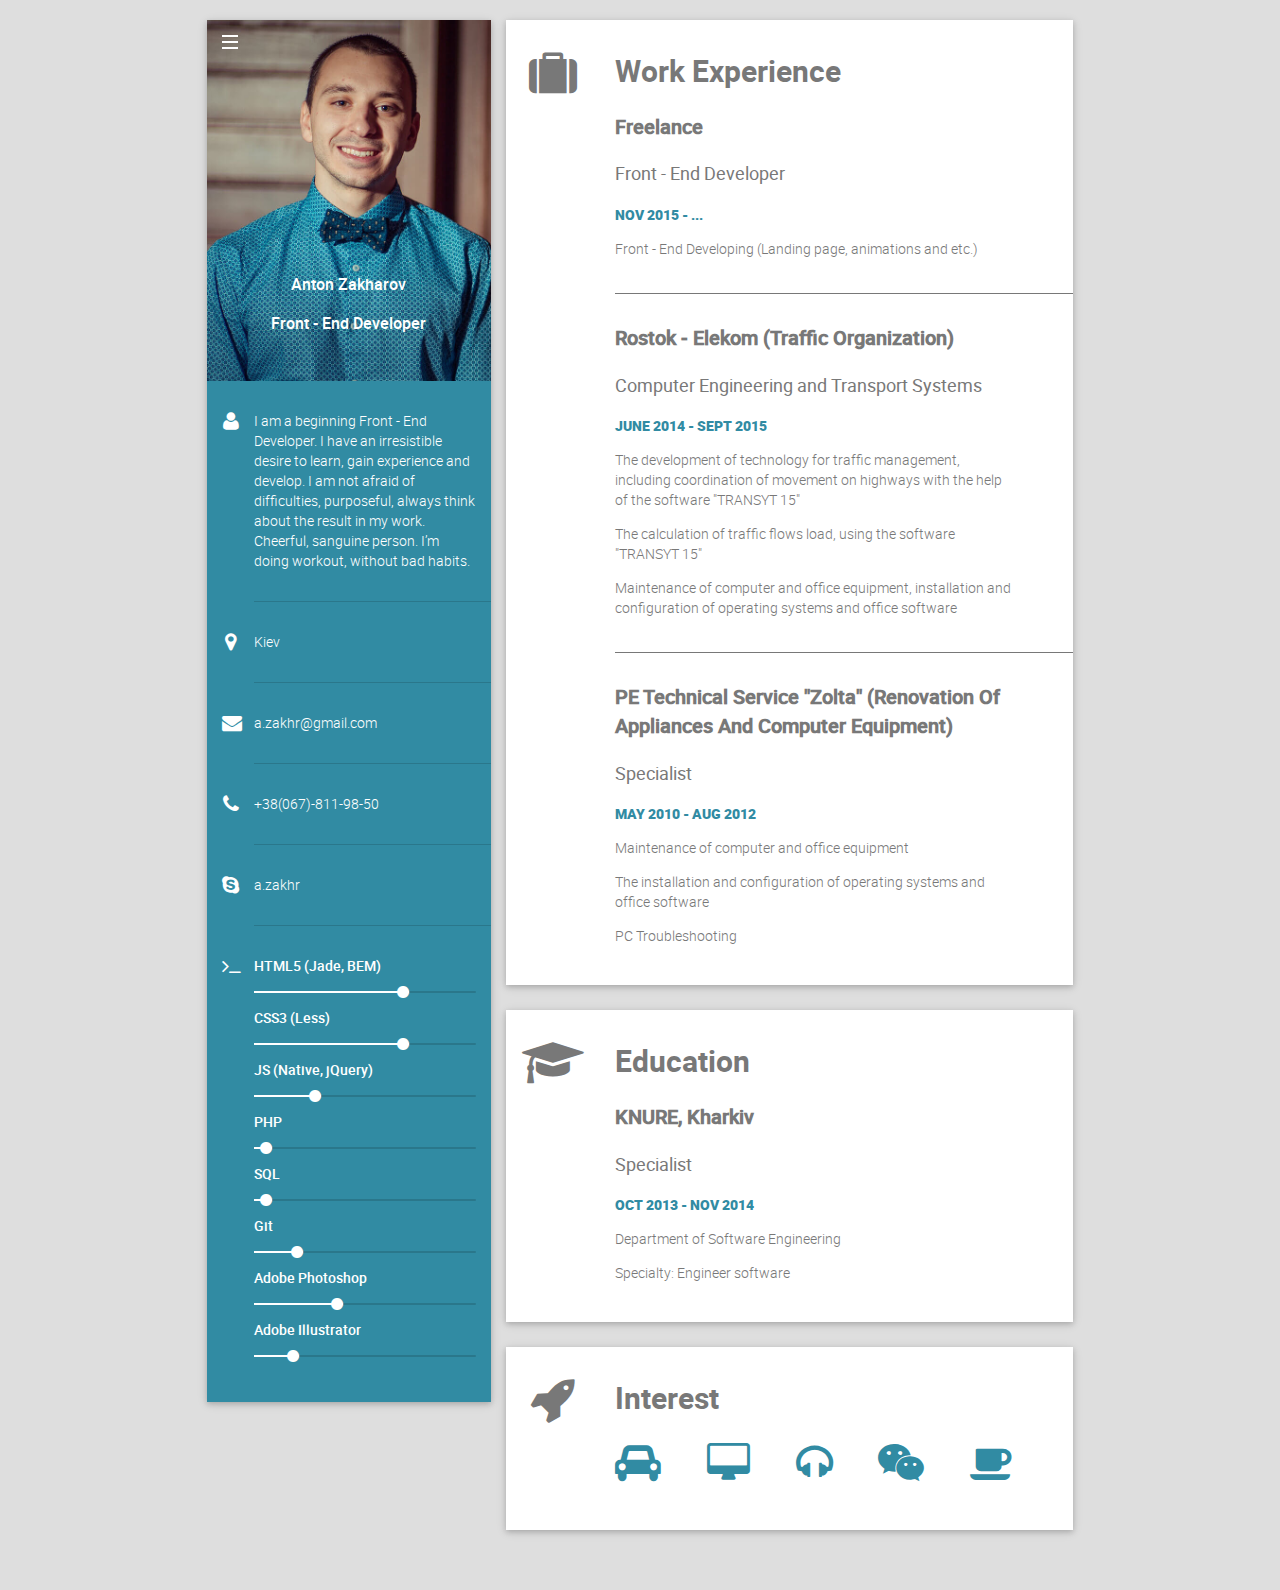
==== commit 362c9190: "change some value and add the project" ====
--- a/index.html
+++ b/index.html
@@ -1,9 +1,9 @@
-<!DOCTYPE html><html lang="en" class="no-js"><head><meta charset="utf-8"><meta http-equiv="X-UA-Compatible" content="IE=edge"><meta name="viewport" content="width=device-width, initial-scale=1"><title>CV    </title><meta name="description" content="Zakharov Anton - Front-End Developer. CV and Portfolio."><meta name="author" content="Zakharov Anton"><link rel="canonical" href="https://a-zakhr.github.io"><link rel="next" href="https://a-zakhr.github.io/projects"><meta property="og:local" content="en_US"><meta property="og:type" content="website"><meta property="og:title" content="Zakharov Anton"><meta property="og:description" content="Front-End Developer"><meta property="og:url" content="http://a-zakhr.github.io"><meta property="og:site_name" content="Zakharov Anton"><meta property="og:image" content="images/a.zakhr-small.jpg"><link rel="icon" href="favicon.ico"><link rel="apple-touch-icon" sizes="72x72" href="/apple-icon-72x72.png"><link rel="apple-touch-icon" sizes="76x76" href="/apple-icon-76x76.png"><link rel="apple-touch-icon" sizes="114x114" href="/apple-icon-114x114.png"><link rel="stylesheet" href="styles/main.css"><body><!--[if lt IE 10]><p class="browserupgrade">You are using an <strong>outdated</strong> browser. Please <a href="http://browsehappy.com/">upgrade your browser</a> to improve your experience.</p>
+<!DOCTYPE html><html lang="en" class="no-js"><head><meta charset="utf-8"><meta http-equiv="X-UA-Compatible" content="IE=edge"><meta name="viewport" content="width=device-width, initial-scale=1"><title>CV</title><meta name="description" content="Zakharov Anton - Front-End Developer. CV and Portfolio."><meta name="author" content="Zakharov Anton"><link rel="canonical" href="https://a-zakhr.github.io"><link rel="next" href="https://a-zakhr.github.io/projects"><meta property="og:local" content="en_US"><meta property="og:type" content="website"><meta property="og:title" content="Zakharov Anton"><meta property="og:description" content="Front-End Developer"><meta property="og:url" content="http://a-zakhr.github.io"><meta property="og:site_name" content="Zakharov Anton"><meta property="og:image" content="images/a.zakhr-small.jpg"><link rel="icon" href="favicon.ico"><link rel="apple-touch-icon" sizes="72x72" href="/apple-icon-72x72.png"><link rel="apple-touch-icon" sizes="76x76" href="/apple-icon-76x76.png"><link rel="apple-touch-icon" sizes="114x114" href="/apple-icon-114x114.png"><link rel="stylesheet" href="styles/main.css"><body><!--[if lt IE 10]><p class="browserupgrade">You are using an <strong>outdated</strong> browser. Please <a href="http://browsehappy.com/">upgrade your browser</a> to improve your experience.</p>
 <![endif]--><div class="container"><div class="row"><aside class="aside col-lg-4 col-sm-5"><div class="nav"><div class="nav__btn"><div class="nav__btn-line nav__btn-line--top"></div><div class="nav__btn-line nav__btn-line--middle"></div><div class="nav__btn-line nav__btn-line--bottom"></div></div><nav class="nav__links"><a href="index.html" class="nav__link">CV</a><a href="projects.html" class="nav__link">Projects</a><ul class="social-links"><li class="social-links__item"><a href="https://github.com/a-zakhr" class="social-links__link"><i class="fa fa-github-square"></i></a></li><li class="social-links__item"><a href="https://ua.linkedin.com/in/azakhr" class="social-links__link"><i class="fa fa-linkedin-square"></i></a></li></ul></nav></div><div class="personal-info clearfix"><figure class="personal-info__item photo"><img src="images/a.zakhr.jpg" alt="Zakharov Anton image"><figcaption class="photo__descr"><p class="photo__full-name">Anton Zakharov</p><p class="photo__position">Front - End Developer</p></figcaption></figure><div class="personal-info__item"><div class="personal-info__icon col-xs-2"><i class="fa fa-user"></i></div><p class="personal-info__text col-xs-10">I am a beginning Front - End Developer. I have an irresistible desire to learn, gain experience and develop. I am not afraid of difficulties, purposeful, always think about the result in my work. Cheerful, sanguine person. I’m doing workout, without bad habits.
-</p></div><div class="personal-info__item"><div class="personal-info__icon col-xs-2"><i class="fa fa-map-marker"></i></div><p class="personal-info__text col-xs-10">Kiev</p></div><div class="personal-info__item contacts"><div class="personal-info__icon col-xs-2"><i class="fa fa-envelope"></i></div><a href="mailto: a.zakhr@gmail.com" class="personal-info__text col-xs-10">a.zakhr@gmail.com</a></div><div class="personal-info__item contacts"><div class="personal-info__icon col-xs-2"><i class="fa fa-phone"></i></div><a href="tel: +380678119850" class="personal-info__text col-xs-10">+38(067)-811-98-50</a></div><div class="personal-info__item contacts"><div class="personal-info__icon col-xs-2"><i class="fa fa-skype"></i></div><a href="skype: a.zakhr" class="personal-info__text col-xs-10">a.zakhr</a></div><div class="personal-info__item"><div class="personal-info__icon col-xs-2"><i class="fa fa-terminal"></i></div><div class="skills col-xs-10"><div class="skills__item skills__item--html"> <p class="skills__title">HTML5 (JADE, BEM)</p><div class="skills__progress"><div class="skills__progress--current"><i class="fa fa-circle"></i></div></div></div><div class="skills__item skills__item--css"> <p class="skills__title">CSS3 (LESS)</p><div class="skills__progress"><div class="skills__progress--current"><i class="fa fa-circle"></i></div></div></div><div class="skills__item skills__item--js"> <p class="skills__title">JS (Native, JQuery)</p><div class="skills__progress"><div class="skills__progress--current"><i class="fa fa-circle"></i></div></div></div><div class="skills__item skills__item--php"> <p class="skills__title">PHP</p><div class="skills__progress"><div class="skills__progress--current"><i class="fa fa-circle"></i></div></div></div><div class="skills__item skills__item--sql"> <p class="skills__title">SQL</p><div class="skills__progress"><div class="skills__progress--current"><i class="fa fa-circle"></i></div></div></div><div class="skills__item skills__item--git"> <p class="skills__title">Git</p><div class="skills__progress"><div class="skills__progress--current"><i class="fa fa-circle"></i></div></div></div><div class="skills__item skills__item--ps"> <p class="skills__title">Adobe Photoshop</p><div class="skills__progress"><div class="skills__progress--current"><i class="fa fa-circle"></i></div></div></div><div class="skills__item skills__item--ai"> <p class="skills__title">Adobe Illustrator</p><div class="skills__progress"><div class="skills__progress--current"><i class="fa fa-circle"></i></div></div></div></div></div></div></aside><main class="content col-lg-8 col-sm-7"><div class="descr-block clearfix"><div class="descr-block__icon col-xs-2"><i class="fa fa-suitcase"></i></div><div class="descr-block__description col-xs-10"><h2 class="descr-block__title">Work Experience</h2><div class="description"><h3 class="description__title">Freelance</h3><p class="description__degree">Front - End Developer</p><p class="description__date">Nov 2015 - ...</p><p class="description__text">Front - End Developing (Landing page, animations and etc.)
+</p></div><div class="personal-info__item"><div class="personal-info__icon col-xs-2"><i class="fa fa-map-marker"></i></div><p class="personal-info__text col-xs-10">Kiev</p></div><div class="personal-info__item contacts"><div class="personal-info__icon col-xs-2"><i class="fa fa-envelope"></i></div><a href="mailto: a.zakhr@gmail.com" class="personal-info__text col-xs-10">a.zakhr@gmail.com</a></div><div class="personal-info__item contacts"><div class="personal-info__icon col-xs-2"><i class="fa fa-phone"></i></div><a href="tel: +380678119850" class="personal-info__text col-xs-10">+38(067)-811-98-50</a></div><div class="personal-info__item contacts"><div class="personal-info__icon col-xs-2"><i class="fa fa-skype"></i></div><a href="skype: a.zakhr" class="personal-info__text col-xs-10">a.zakhr</a></div><div class="personal-info__item"><div class="personal-info__icon col-xs-2"><i class="fa fa-terminal"></i></div><div class="skills col-xs-10"><div class="skills__item skills__item--html"><p class="skills__title">HTML5 (Jade, BEM)</p><div class="skills__progress"><div class="skills__progress--current"><i class="fa fa-circle"></i></div></div></div><div class="skills__item skills__item--css"><p class="skills__title">CSS3 (Less)</p><div class="skills__progress"><div class="skills__progress--current"><i class="fa fa-circle"></i></div></div></div><div class="skills__item skills__item--js"><p class="skills__title">JS (Native, jQuery)</p><div class="skills__progress"><div class="skills__progress--current"><i class="fa fa-circle"></i></div></div></div><div class="skills__item skills__item--php"><p class="skills__title">PHP</p><div class="skills__progress"><div class="skills__progress--current"><i class="fa fa-circle"></i></div></div></div><div class="skills__item skills__item--sql"><p class="skills__title">SQL</p><div class="skills__progress"><div class="skills__progress--current"><i class="fa fa-circle"></i></div></div></div><div class="skills__item skills__item--git"><p class="skills__title">Git</p><div class="skills__progress"><div class="skills__progress--current"><i class="fa fa-circle"></i></div></div></div><div class="skills__item skills__item--ps"><p class="skills__title">Adobe Photoshop</p><div class="skills__progress"><div class="skills__progress--current"><i class="fa fa-circle"></i></div></div></div><div class="skills__item skills__item--ai"><p class="skills__title">Adobe Illustrator</p><div class="skills__progress"><div class="skills__progress--current"><i class="fa fa-circle"></i></div></div></div></div></div></div></aside><main class="content col-lg-8 col-sm-7"><div class="descr-block clearfix"><div class="descr-block__icon col-xs-2"><i class="fa fa-suitcase"></i></div><div class="descr-block__description col-xs-10"><h2 class="descr-block__title">Work Experience</h2><div class="description"><h3 class="description__title">Freelance</h3><p class="description__degree">Front - End Developer</p><p class="description__date">Nov 2015 - ...</p><p class="description__text">Front - End Developing (Landing page, animations and etc.)
 </p></div><div class="description"><h3 class="description__title">Rostok - Elekom (Traffic Organization)</h3><p class="description__degree">Computer Engineering and Transport Systems</p><p class="description__date">June 2014 - Sept 2015</p><p class="description__text">The development of technology for traffic management, including coordination of movement on highways with the help of the software "TRANSYT 15"</p><p class="description__text">The calculation of traffic flows load, using the software "TRANSYT 15"</p><p class="description__text">Maintenance of computer and office equipment, installation and configuration of operating systems and office software
 </p></div><div class="description"><h3 class="description__title">PE Technical Service "Zolta" (Renovation Of Appliances And Computer Equipment)</h3><p class="description__degree">Specialist</p><p class="description__date">May 2010 - Aug 2012</p><p class="description__text">Maintenance of computer and office equipment</p><p class="description__text">The installation and configuration of operating systems and office software</p><p class="description__text">PC Troubleshooting
-</p></div></div></div><div class="descr-block clearfix"><div class="descr-block__icon col-xs-2"><i class="fa fa-graduation-cap"></i></div><div class="descr-block__description col-xs-10"><h2 class="descr-block__title">Education</h2><div class="description"><h3 class="description__title">KNURE, Kharkiv</h3><p class="description__degree">Specialist</p><p class="description__date">Oct 2013 - Nov 2014</p><p class="description__text">Department of Software Engineering</p><p class="description__text">Specialty: Engineer software</p></div></div></div><div class="descr-block clearfix"><div class="descr-block__icon col-xs-2"><i class="fa fa-rocket"></i></div><div class="descr-block__description col-xs-10"><h2 class="descr-block__title">Interest</h2><div class="description"><ul class="description__list"><li class="list-item"><i class="fa fa-car"></i></li><li class="list-item"><i class="fa fa-desktop"></i></li><li class="list-item"><i class="fa fa-headphones"></i></li><li class="list-item"><i class="fa fa-weixin"></i></li><li class="list-item"><i class="fa fa-coffee"></i></li></ul></div></div></div></main><div class="overlay-bg"></div></div></div><script src="scripts/jquery.min.js"></script><script src="scripts/main.js">  </script><script>(function(i,s,o,g,r,a,m){i['GoogleAnalyticsObject']=r;i[r]=i[r]||function(){
+</p></div></div></div><div class="descr-block clearfix"><div class="descr-block__icon col-xs-2"><i class="fa fa-graduation-cap"></i></div><div class="descr-block__description col-xs-10"><h2 class="descr-block__title">Education</h2><div class="description"><h3 class="description__title">KNURE, Kharkiv</h3><p class="description__degree">Specialist</p><p class="description__date">Oct 2013 - Nov 2014</p><p class="description__text">Department of Software Engineering</p><p class="description__text">Specialty: Engineer software</p></div></div></div><div class="descr-block clearfix"><div class="descr-block__icon col-xs-2"><i class="fa fa-rocket"></i></div><div class="descr-block__description col-xs-10"><h2 class="descr-block__title">Interest</h2><div class="description"><ul class="description__list"><li class="list-item"><i class="fa fa-car"></i></li><li class="list-item"><i class="fa fa-desktop"></i></li><li class="list-item"><i class="fa fa-headphones"></i></li><li class="list-item"><i class="fa fa-weixin"></i></li><li class="list-item"><i class="fa fa-coffee"></i></li></ul></div></div></div></main><div class="overlay-bg"></div></div></div><script src="scripts/jquery.min.js"></script><script src="scripts/main.js"></script><script>(function(i,s,o,g,r,a,m){i['GoogleAnalyticsObject']=r;i[r]=i[r]||function(){
 (i[r].q=i[r].q||[]).push(arguments)},i[r].l=1*new Date();a=s.createElement(o),
 m=s.getElementsByTagName(o)[0];a.async=1;a.src=g;m.parentNode.insertBefore(a,m)
 })(window,document,'script','https://www.google-analytics.com/analytics.js','ga');
--- a/styles/main.css
+++ b/styles/main.css
@@ -1 +1,39 @@
-.fa.fa-pull-left,.fa.pull-left{margin-right:.3em}.fa,.fa-stack{display:inline-block}.description__list,.fa-ul,.projects__list,.social-links{list-style-type:none}.descr-block__icon,.description-links__icon,.fa-fw,.fa-li,.nav__links,.personal-info__icon,.photo__descr,.projects__title{text-align:center}@font-face{font-family:'Roboto Light';src:url(../fonts/roboto-light-webfont.eot);src:url(../fonts/roboto-light-webfont.eot?#iefix) format("embedded-opentype"),url(../fonts/roboto-light-webfont.woff2) format("woff2"),url(../fonts/roboto-light-webfont.woff) format("woff"),url(../fonts/roboto-light-webfont.ttf) format("truetype")}@font-face{font-family:'Roboto Bold';src:url(../fonts/roboto-bold-webfont.eot);src:url(../fonts/roboto-bold-webfont.eot?#iefix) format("embedded-opentype"),url(../fonts/roboto-bold-webfont.woff2) format("woff2"),url(../fonts/roboto-bold-webfont.woff) format("woff"),url(../fonts/roboto-bold-webfont.ttf) format("truetype")}@font-face{font-family:'Roboto Black';src:url(../fonts/roboto-black-webfont.eot);src:url(../fonts/roboto-black-webfont.eot?#iefix) format("embedded-opentype"),url(../fonts/roboto-black-webfont.woff2) format("woff2"),url(../fonts/roboto-black-webfont.woff) format("woff"),url(../fonts/roboto-black-webfont.ttf) format("truetype")}@font-face{font-family:'Roboto Medium';src:url(../fonts/roboto-medium-webfont.eot);src:url(../fonts/roboto-medium-webfont.eot?#iefix) format("embedded-opentype"),url(../fonts/roboto-medium-webfont.woff2) format("woff2"),url(../fonts/roboto-medium-webfont.woff) format("woff"),url(../fonts/roboto-medium-webfont.ttf) format("truetype")}@font-face{font-family:'Roboto Regular';src:url(../fonts/roboto-regular-webfont.eot);src:url(../fonts/roboto-regular-webfont.eot?#iefix) format("embedded-opentype"),url(../fonts/roboto-regular-webfont.woff2) format("woff2"),url(../fonts/roboto-regular-webfont.woff) format("woff"),url(../fonts/roboto-regular-webfont.ttf) format("truetype")}@font-face{font-family:FontAwesome;src:url(../fonts/fontawesome-webfont.eot?v=4.6.1);src:url(../fonts/fontawesome-webfont.eot?#iefix&v=4.6.1) format("embedded-opentype"),url(../fonts/fontawesome-webfont.woff2?v=4.6.1) format("woff2"),url(../fonts/fontawesome-webfont.woff?v=4.6.1) format("woff"),url(../fonts/fontawesome-webfont.ttf?v=4.6.1) format("truetype"),url(../fonts/fontawesome-webfont.svg?v=4.6.1#fontawesomeregular) format("svg");font-weight:400;font-style:normal}.fa{font:normal normal normal 14px/1 FontAwesome;font-size:inherit;text-rendering:auto;-webkit-font-smoothing:antialiased;-moz-osx-font-smoothing:grayscale}.fa-lg{font-size:1.33333333em;line-height:.75em;vertical-align:-15%}.fa-stack,img{vertical-align:middle}.fa-2x{font-size:2em}.fa-3x{font-size:3em}.fa-4x{font-size:4em}.fa-5x{font-size:5em}.fa-stack-2x,h1{font-size:2em}.fa-fw{width:1.28571429em}.fa-ul{padding-left:0;margin-left:2.14285714em}.fa.fa-pull-right,.fa.pull-right{margin-left:.3em}.fa-ul>li{position:relative}.fa-li{position:absolute;left:-2.14285714em;width:2.14285714em;top:.14285714em}.fa-li.fa-lg{left:-1.85714286em}.fa-border{padding:.2em .25em .15em;border:.08em solid #eee;border-radius:.1em}legend,td,th{padding:0}hr,img,legend{border:0}.fa-pull-left{float:left}.fa-pull-right{float:right}body,figure{margin:0}.fa-spin{-webkit-animation:fa-spin 2s infinite linear;animation:fa-spin 2s infinite linear}.fa-pulse{-webkit-animation:fa-spin 1s infinite steps(8);animation:fa-spin 1s infinite steps(8)}@-webkit-keyframes fa-spin{0%{-webkit-transform:rotate(0);transform:rotate(0)}100%{-webkit-transform:rotate(359deg);transform:rotate(359deg)}}@keyframes fa-spin{0%{-webkit-transform:rotate(0);transform:rotate(0)}100%{-webkit-transform:rotate(359deg);transform:rotate(359deg)}}.fa-rotate-90{-ms-filter:progid:DXImageTransform.Microsoft.BasicImage(rotation=1);-webkit-transform:rotate(90deg);transform:rotate(90deg)}.fa-rotate-180{-ms-filter:progid:DXImageTransform.Microsoft.BasicImage(rotation=2);-webkit-transform:rotate(180deg);transform:rotate(180deg)}.fa-rotate-270{-ms-filter:progid:DXImageTransform.Microsoft.BasicImage(rotation=3);-webkit-transform:rotate(270deg);transform:rotate(270deg)}.fa-flip-horizontal{-ms-filter:"progid:DXImageTransform.Microsoft.BasicImage(rotation=0,mirror=1)";-webkit-transform:scale(-1,1);transform:scale(-1,1)}.fa-flip-vertical{-ms-filter:"progid:DXImageTransform.Microsoft.BasicImage(rotation=2,mirror=1)";-webkit-transform:scale(1,-1);transform:scale(1,-1)}:root .fa-flip-horizontal,:root .fa-flip-vertical,:root .fa-rotate-180,:root .fa-rotate-270,:root .fa-rotate-90{-webkit-filter:none;filter:none}.fa-stack{position:relative;width:2em;height:2em;line-height:2em}.fa-stack-1x,.fa-stack-2x{position:absolute;left:0;width:100%;text-align:center}.fa-stack-1x{line-height:inherit}.fa-inverse{color:#fff}.fa-glass:before{content:"\f000"}.fa-music:before{content:"\f001"}.fa-search:before{content:"\f002"}.fa-envelope-o:before{content:"\f003"}.fa-heart:before{content:"\f004"}.fa-star:before{content:"\f005"}.fa-star-o:before{content:"\f006"}.fa-user:before{content:"\f007"}.fa-film:before{content:"\f008"}.fa-th-large:before{content:"\f009"}.fa-th:before{content:"\f00a"}.fa-th-list:before{content:"\f00b"}.fa-check:before{content:"\f00c"}.fa-close:before,.fa-remove:before,.fa-times:before{content:"\f00d"}.fa-search-plus:before{content:"\f00e"}.fa-search-minus:before{content:"\f010"}.fa-power-off:before{content:"\f011"}.fa-signal:before{content:"\f012"}.fa-cog:before,.fa-gear:before{content:"\f013"}.fa-trash-o:before{content:"\f014"}.fa-home:before{content:"\f015"}.fa-file-o:before{content:"\f016"}.fa-clock-o:before{content:"\f017"}.fa-road:before{content:"\f018"}.fa-download:before{content:"\f019"}.fa-arrow-circle-o-down:before{content:"\f01a"}.fa-arrow-circle-o-up:before{content:"\f01b"}.fa-inbox:before{content:"\f01c"}.fa-play-circle-o:before{content:"\f01d"}.fa-repeat:before,.fa-rotate-right:before{content:"\f01e"}.fa-refresh:before{content:"\f021"}.fa-list-alt:before{content:"\f022"}.fa-lock:before{content:"\f023"}.fa-flag:before{content:"\f024"}.fa-headphones:before{content:"\f025"}.fa-volume-off:before{content:"\f026"}.fa-volume-down:before{content:"\f027"}.fa-volume-up:before{content:"\f028"}.fa-qrcode:before{content:"\f029"}.fa-barcode:before{content:"\f02a"}.fa-tag:before{content:"\f02b"}.fa-tags:before{content:"\f02c"}.fa-book:before{content:"\f02d"}.fa-bookmark:before{content:"\f02e"}.fa-print:before{content:"\f02f"}.fa-camera:before{content:"\f030"}.fa-font:before{content:"\f031"}.fa-bold:before{content:"\f032"}.fa-italic:before{content:"\f033"}.fa-text-height:before{content:"\f034"}.fa-text-width:before{content:"\f035"}.fa-align-left:before{content:"\f036"}.fa-align-center:before{content:"\f037"}.fa-align-right:before{content:"\f038"}.fa-align-justify:before{content:"\f039"}.fa-list:before{content:"\f03a"}.fa-dedent:before,.fa-outdent:before{content:"\f03b"}.fa-indent:before{content:"\f03c"}.fa-video-camera:before{content:"\f03d"}.fa-image:before,.fa-photo:before,.fa-picture-o:before{content:"\f03e"}.fa-pencil:before{content:"\f040"}.fa-map-marker:before{content:"\f041"}.fa-adjust:before{content:"\f042"}.fa-tint:before{content:"\f043"}.fa-edit:before,.fa-pencil-square-o:before{content:"\f044"}.fa-share-square-o:before{content:"\f045"}.fa-check-square-o:before{content:"\f046"}.fa-arrows:before{content:"\f047"}.fa-step-backward:before{content:"\f048"}.fa-fast-backward:before{content:"\f049"}.fa-backward:before{content:"\f04a"}.fa-play:before{content:"\f04b"}.fa-pause:before{content:"\f04c"}.fa-stop:before{content:"\f04d"}.fa-forward:before{content:"\f04e"}.fa-fast-forward:before{content:"\f050"}.fa-step-forward:before{content:"\f051"}.fa-eject:before{content:"\f052"}.fa-chevron-left:before{content:"\f053"}.fa-chevron-right:before{content:"\f054"}.fa-plus-circle:before{content:"\f055"}.fa-minus-circle:before{content:"\f056"}.fa-times-circle:before{content:"\f057"}.fa-check-circle:before{content:"\f058"}.fa-question-circle:before{content:"\f059"}.fa-info-circle:before{content:"\f05a"}.fa-crosshairs:before{content:"\f05b"}.fa-times-circle-o:before{content:"\f05c"}.fa-check-circle-o:before{content:"\f05d"}.fa-ban:before{content:"\f05e"}.fa-arrow-left:before{content:"\f060"}.fa-arrow-right:before{content:"\f061"}.fa-arrow-up:before{content:"\f062"}.fa-arrow-down:before{content:"\f063"}.fa-mail-forward:before,.fa-share:before{content:"\f064"}.fa-expand:before{content:"\f065"}.fa-compress:before{content:"\f066"}.fa-plus:before{content:"\f067"}.fa-minus:before{content:"\f068"}.fa-asterisk:before{content:"\f069"}.fa-exclamation-circle:before{content:"\f06a"}.fa-gift:before{content:"\f06b"}.fa-leaf:before{content:"\f06c"}.fa-fire:before{content:"\f06d"}.fa-eye:before{content:"\f06e"}.fa-eye-slash:before{content:"\f070"}.fa-exclamation-triangle:before,.fa-warning:before{content:"\f071"}.fa-plane:before{content:"\f072"}.fa-calendar:before{content:"\f073"}.fa-random:before{content:"\f074"}.fa-comment:before{content:"\f075"}.fa-magnet:before{content:"\f076"}.fa-chevron-up:before{content:"\f077"}.fa-chevron-down:before{content:"\f078"}.fa-retweet:before{content:"\f079"}.fa-shopping-cart:before{content:"\f07a"}.fa-folder:before{content:"\f07b"}.fa-folder-open:before{content:"\f07c"}.fa-arrows-v:before{content:"\f07d"}.fa-arrows-h:before{content:"\f07e"}.fa-bar-chart-o:before,.fa-bar-chart:before{content:"\f080"}.fa-twitter-square:before{content:"\f081"}.fa-facebook-square:before{content:"\f082"}.fa-camera-retro:before{content:"\f083"}.fa-key:before{content:"\f084"}.fa-cogs:before,.fa-gears:before{content:"\f085"}.fa-comments:before{content:"\f086"}.fa-thumbs-o-up:before{content:"\f087"}.fa-thumbs-o-down:before{content:"\f088"}.fa-star-half:before{content:"\f089"}.fa-heart-o:before{content:"\f08a"}.fa-sign-out:before{content:"\f08b"}.fa-linkedin-square:before{content:"\f08c"}.fa-thumb-tack:before{content:"\f08d"}.fa-external-link:before{content:"\f08e"}.fa-sign-in:before{content:"\f090"}.fa-trophy:before{content:"\f091"}.fa-github-square:before{content:"\f092"}.fa-upload:before{content:"\f093"}.fa-lemon-o:before{content:"\f094"}.fa-phone:before{content:"\f095"}.fa-square-o:before{content:"\f096"}.fa-bookmark-o:before{content:"\f097"}.fa-phone-square:before{content:"\f098"}.fa-twitter:before{content:"\f099"}.fa-facebook-f:before,.fa-facebook:before{content:"\f09a"}.fa-github:before{content:"\f09b"}.fa-unlock:before{content:"\f09c"}.fa-credit-card:before{content:"\f09d"}.fa-feed:before,.fa-rss:before{content:"\f09e"}.fa-hdd-o:before{content:"\f0a0"}.fa-bullhorn:before{content:"\f0a1"}.fa-bell:before{content:"\f0f3"}.fa-certificate:before{content:"\f0a3"}.fa-hand-o-right:before{content:"\f0a4"}.fa-hand-o-left:before{content:"\f0a5"}.fa-hand-o-up:before{content:"\f0a6"}.fa-hand-o-down:before{content:"\f0a7"}.fa-arrow-circle-left:before{content:"\f0a8"}.fa-arrow-circle-right:before{content:"\f0a9"}.fa-arrow-circle-up:before{content:"\f0aa"}.fa-arrow-circle-down:before{content:"\f0ab"}.fa-globe:before{content:"\f0ac"}.fa-wrench:before{content:"\f0ad"}.fa-tasks:before{content:"\f0ae"}.fa-filter:before{content:"\f0b0"}.fa-briefcase:before{content:"\f0b1"}.fa-arrows-alt:before{content:"\f0b2"}.fa-group:before,.fa-users:before{content:"\f0c0"}.fa-chain:before,.fa-link:before{content:"\f0c1"}.fa-cloud:before{content:"\f0c2"}.fa-flask:before{content:"\f0c3"}.fa-cut:before,.fa-scissors:before{content:"\f0c4"}.fa-copy:before,.fa-files-o:before{content:"\f0c5"}.fa-paperclip:before{content:"\f0c6"}.fa-floppy-o:before,.fa-save:before{content:"\f0c7"}.fa-square:before{content:"\f0c8"}.fa-bars:before,.fa-navicon:before,.fa-reorder:before{content:"\f0c9"}.fa-list-ul:before{content:"\f0ca"}.fa-list-ol:before{content:"\f0cb"}.fa-strikethrough:before{content:"\f0cc"}.fa-underline:before{content:"\f0cd"}.fa-table:before{content:"\f0ce"}.fa-magic:before{content:"\f0d0"}.fa-truck:before{content:"\f0d1"}.fa-pinterest:before{content:"\f0d2"}.fa-pinterest-square:before{content:"\f0d3"}.fa-google-plus-square:before{content:"\f0d4"}.fa-google-plus:before{content:"\f0d5"}.fa-money:before{content:"\f0d6"}.fa-caret-down:before{content:"\f0d7"}.fa-caret-up:before{content:"\f0d8"}.fa-caret-left:before{content:"\f0d9"}.fa-caret-right:before{content:"\f0da"}.fa-columns:before{content:"\f0db"}.fa-sort:before,.fa-unsorted:before{content:"\f0dc"}.fa-sort-desc:before,.fa-sort-down:before{content:"\f0dd"}.fa-sort-asc:before,.fa-sort-up:before{content:"\f0de"}.fa-envelope:before{content:"\f0e0"}.fa-linkedin:before{content:"\f0e1"}.fa-rotate-left:before,.fa-undo:before{content:"\f0e2"}.fa-gavel:before,.fa-legal:before{content:"\f0e3"}.fa-dashboard:before,.fa-tachometer:before{content:"\f0e4"}.fa-comment-o:before{content:"\f0e5"}.fa-comments-o:before{content:"\f0e6"}.fa-bolt:before,.fa-flash:before{content:"\f0e7"}.fa-sitemap:before{content:"\f0e8"}.fa-umbrella:before{content:"\f0e9"}.fa-clipboard:before,.fa-paste:before{content:"\f0ea"}.fa-lightbulb-o:before{content:"\f0eb"}.fa-exchange:before{content:"\f0ec"}.fa-cloud-download:before{content:"\f0ed"}.fa-cloud-upload:before{content:"\f0ee"}.fa-user-md:before{content:"\f0f0"}.fa-stethoscope:before{content:"\f0f1"}.fa-suitcase:before{content:"\f0f2"}.fa-bell-o:before{content:"\f0a2"}.fa-coffee:before{content:"\f0f4"}.fa-cutlery:before{content:"\f0f5"}.fa-file-text-o:before{content:"\f0f6"}.fa-building-o:before{content:"\f0f7"}.fa-hospital-o:before{content:"\f0f8"}.fa-ambulance:before{content:"\f0f9"}.fa-medkit:before{content:"\f0fa"}.fa-fighter-jet:before{content:"\f0fb"}.fa-beer:before{content:"\f0fc"}.fa-h-square:before{content:"\f0fd"}.fa-plus-square:before{content:"\f0fe"}.fa-angle-double-left:before{content:"\f100"}.fa-angle-double-right:before{content:"\f101"}.fa-angle-double-up:before{content:"\f102"}.fa-angle-double-down:before{content:"\f103"}.fa-angle-left:before{content:"\f104"}.fa-angle-right:before{content:"\f105"}.fa-angle-up:before{content:"\f106"}.fa-angle-down:before{content:"\f107"}.fa-desktop:before{content:"\f108"}.fa-laptop:before{content:"\f109"}.fa-tablet:before{content:"\f10a"}.fa-mobile-phone:before,.fa-mobile:before{content:"\f10b"}.fa-circle-o:before{content:"\f10c"}.fa-quote-left:before{content:"\f10d"}.fa-quote-right:before{content:"\f10e"}.fa-spinner:before{content:"\f110"}.fa-circle:before{content:"\f111"}.fa-mail-reply:before,.fa-reply:before{content:"\f112"}.fa-github-alt:before{content:"\f113"}.fa-folder-o:before{content:"\f114"}.fa-folder-open-o:before{content:"\f115"}.fa-smile-o:before{content:"\f118"}.fa-frown-o:before{content:"\f119"}.fa-meh-o:before{content:"\f11a"}.fa-gamepad:before{content:"\f11b"}.fa-keyboard-o:before{content:"\f11c"}.fa-flag-o:before{content:"\f11d"}.fa-flag-checkered:before{content:"\f11e"}.fa-terminal:before{content:"\f120"}.fa-code:before{content:"\f121"}.fa-mail-reply-all:before,.fa-reply-all:before{content:"\f122"}.fa-star-half-empty:before,.fa-star-half-full:before,.fa-star-half-o:before{content:"\f123"}.fa-location-arrow:before{content:"\f124"}.fa-crop:before{content:"\f125"}.fa-code-fork:before{content:"\f126"}.fa-chain-broken:before,.fa-unlink:before{content:"\f127"}.fa-question:before{content:"\f128"}.fa-info:before{content:"\f129"}.fa-exclamation:before{content:"\f12a"}.fa-superscript:before{content:"\f12b"}.fa-subscript:before{content:"\f12c"}.fa-eraser:before{content:"\f12d"}.fa-puzzle-piece:before{content:"\f12e"}.fa-microphone:before{content:"\f130"}.fa-microphone-slash:before{content:"\f131"}.fa-shield:before{content:"\f132"}.fa-calendar-o:before{content:"\f133"}.fa-fire-extinguisher:before{content:"\f134"}.fa-rocket:before{content:"\f135"}.fa-maxcdn:before{content:"\f136"}.fa-chevron-circle-left:before{content:"\f137"}.fa-chevron-circle-right:before{content:"\f138"}.fa-chevron-circle-up:before{content:"\f139"}.fa-chevron-circle-down:before{content:"\f13a"}.fa-html5:before{content:"\f13b"}.fa-css3:before{content:"\f13c"}.fa-anchor:before{content:"\f13d"}.fa-unlock-alt:before{content:"\f13e"}.fa-bullseye:before{content:"\f140"}.fa-ellipsis-h:before{content:"\f141"}.fa-ellipsis-v:before{content:"\f142"}.fa-rss-square:before{content:"\f143"}.fa-play-circle:before{content:"\f144"}.fa-ticket:before{content:"\f145"}.fa-minus-square:before{content:"\f146"}.fa-minus-square-o:before{content:"\f147"}.fa-level-up:before{content:"\f148"}.fa-level-down:before{content:"\f149"}.fa-check-square:before{content:"\f14a"}.fa-pencil-square:before{content:"\f14b"}.fa-external-link-square:before{content:"\f14c"}.fa-share-square:before{content:"\f14d"}.fa-compass:before{content:"\f14e"}.fa-caret-square-o-down:before,.fa-toggle-down:before{content:"\f150"}.fa-caret-square-o-up:before,.fa-toggle-up:before{content:"\f151"}.fa-caret-square-o-right:before,.fa-toggle-right:before{content:"\f152"}.fa-eur:before,.fa-euro:before{content:"\f153"}.fa-gbp:before{content:"\f154"}.fa-dollar:before,.fa-usd:before{content:"\f155"}.fa-inr:before,.fa-rupee:before{content:"\f156"}.fa-cny:before,.fa-jpy:before,.fa-rmb:before,.fa-yen:before{content:"\f157"}.fa-rouble:before,.fa-rub:before,.fa-ruble:before{content:"\f158"}.fa-krw:before,.fa-won:before{content:"\f159"}.fa-bitcoin:before,.fa-btc:before{content:"\f15a"}.fa-file:before{content:"\f15b"}.fa-file-text:before{content:"\f15c"}.fa-sort-alpha-asc:before{content:"\f15d"}.fa-sort-alpha-desc:before{content:"\f15e"}.fa-sort-amount-asc:before{content:"\f160"}.fa-sort-amount-desc:before{content:"\f161"}.fa-sort-numeric-asc:before{content:"\f162"}.fa-sort-numeric-desc:before{content:"\f163"}.fa-thumbs-up:before{content:"\f164"}.fa-thumbs-down:before{content:"\f165"}.fa-youtube-square:before{content:"\f166"}.fa-youtube:before{content:"\f167"}.fa-xing:before{content:"\f168"}.fa-xing-square:before{content:"\f169"}.fa-youtube-play:before{content:"\f16a"}.fa-dropbox:before{content:"\f16b"}.fa-stack-overflow:before{content:"\f16c"}.fa-instagram:before{content:"\f16d"}.fa-flickr:before{content:"\f16e"}.fa-adn:before{content:"\f170"}.fa-bitbucket:before{content:"\f171"}.fa-bitbucket-square:before{content:"\f172"}.fa-tumblr:before{content:"\f173"}.fa-tumblr-square:before{content:"\f174"}.fa-long-arrow-down:before{content:"\f175"}.fa-long-arrow-up:before{content:"\f176"}.fa-long-arrow-left:before{content:"\f177"}.fa-long-arrow-right:before{content:"\f178"}.fa-apple:before{content:"\f179"}.fa-windows:before{content:"\f17a"}.fa-android:before{content:"\f17b"}.fa-linux:before{content:"\f17c"}.fa-dribbble:before{content:"\f17d"}.fa-skype:before{content:"\f17e"}.fa-foursquare:before{content:"\f180"}.fa-trello:before{content:"\f181"}.fa-female:before{content:"\f182"}.fa-male:before{content:"\f183"}.fa-gittip:before,.fa-gratipay:before{content:"\f184"}.fa-sun-o:before{content:"\f185"}.fa-moon-o:before{content:"\f186"}.fa-archive:before{content:"\f187"}.fa-bug:before{content:"\f188"}.fa-vk:before{content:"\f189"}.fa-weibo:before{content:"\f18a"}.fa-renren:before{content:"\f18b"}.fa-pagelines:before{content:"\f18c"}.fa-stack-exchange:before{content:"\f18d"}.fa-arrow-circle-o-right:before{content:"\f18e"}.fa-arrow-circle-o-left:before{content:"\f190"}.fa-caret-square-o-left:before,.fa-toggle-left:before{content:"\f191"}.fa-dot-circle-o:before{content:"\f192"}.fa-wheelchair:before{content:"\f193"}.fa-vimeo-square:before{content:"\f194"}.fa-try:before,.fa-turkish-lira:before{content:"\f195"}.fa-plus-square-o:before{content:"\f196"}.fa-space-shuttle:before{content:"\f197"}.fa-slack:before{content:"\f198"}.fa-envelope-square:before{content:"\f199"}.fa-wordpress:before{content:"\f19a"}.fa-openid:before{content:"\f19b"}.fa-bank:before,.fa-institution:before,.fa-university:before{content:"\f19c"}.fa-graduation-cap:before,.fa-mortar-board:before{content:"\f19d"}.fa-yahoo:before{content:"\f19e"}.fa-google:before{content:"\f1a0"}.fa-reddit:before{content:"\f1a1"}.fa-reddit-square:before{content:"\f1a2"}.fa-stumbleupon-circle:before{content:"\f1a3"}.fa-stumbleupon:before{content:"\f1a4"}.fa-delicious:before{content:"\f1a5"}.fa-digg:before{content:"\f1a6"}.fa-pied-piper:before{content:"\f1a7"}.fa-pied-piper-alt:before{content:"\f1a8"}.fa-drupal:before{content:"\f1a9"}.fa-joomla:before{content:"\f1aa"}.fa-language:before{content:"\f1ab"}.fa-fax:before{content:"\f1ac"}.fa-building:before{content:"\f1ad"}.fa-child:before{content:"\f1ae"}.fa-paw:before{content:"\f1b0"}.fa-spoon:before{content:"\f1b1"}.fa-cube:before{content:"\f1b2"}.fa-cubes:before{content:"\f1b3"}.fa-behance:before{content:"\f1b4"}.fa-behance-square:before{content:"\f1b5"}.fa-steam:before{content:"\f1b6"}.fa-steam-square:before{content:"\f1b7"}.fa-recycle:before{content:"\f1b8"}.fa-automobile:before,.fa-car:before{content:"\f1b9"}.fa-cab:before,.fa-taxi:before{content:"\f1ba"}.fa-tree:before{content:"\f1bb"}.fa-spotify:before{content:"\f1bc"}.fa-deviantart:before{content:"\f1bd"}.fa-soundcloud:before{content:"\f1be"}.fa-database:before{content:"\f1c0"}.fa-file-pdf-o:before{content:"\f1c1"}.fa-file-word-o:before{content:"\f1c2"}.fa-file-excel-o:before{content:"\f1c3"}.fa-file-powerpoint-o:before{content:"\f1c4"}.fa-file-image-o:before,.fa-file-photo-o:before,.fa-file-picture-o:before{content:"\f1c5"}.fa-file-archive-o:before,.fa-file-zip-o:before{content:"\f1c6"}.fa-file-audio-o:before,.fa-file-sound-o:before{content:"\f1c7"}.fa-file-movie-o:before,.fa-file-video-o:before{content:"\f1c8"}.fa-file-code-o:before{content:"\f1c9"}.fa-vine:before{content:"\f1ca"}.fa-codepen:before{content:"\f1cb"}.fa-jsfiddle:before{content:"\f1cc"}.fa-life-bouy:before,.fa-life-buoy:before,.fa-life-ring:before,.fa-life-saver:before,.fa-support:before{content:"\f1cd"}.fa-circle-o-notch:before{content:"\f1ce"}.fa-ra:before,.fa-rebel:before{content:"\f1d0"}.fa-empire:before,.fa-ge:before{content:"\f1d1"}.fa-git-square:before{content:"\f1d2"}.fa-git:before{content:"\f1d3"}.fa-hacker-news:before,.fa-y-combinator-square:before,.fa-yc-square:before{content:"\f1d4"}.fa-tencent-weibo:before{content:"\f1d5"}.fa-qq:before{content:"\f1d6"}.fa-wechat:before,.fa-weixin:before{content:"\f1d7"}.fa-paper-plane:before,.fa-send:before{content:"\f1d8"}.fa-paper-plane-o:before,.fa-send-o:before{content:"\f1d9"}.fa-history:before{content:"\f1da"}.fa-circle-thin:before{content:"\f1db"}.fa-header:before{content:"\f1dc"}.fa-paragraph:before{content:"\f1dd"}.fa-sliders:before{content:"\f1de"}.fa-share-alt:before{content:"\f1e0"}.fa-share-alt-square:before{content:"\f1e1"}.fa-bomb:before{content:"\f1e2"}.fa-futbol-o:before,.fa-soccer-ball-o:before{content:"\f1e3"}.fa-tty:before{content:"\f1e4"}.fa-binoculars:before{content:"\f1e5"}.fa-plug:before{content:"\f1e6"}.fa-slideshare:before{content:"\f1e7"}.fa-twitch:before{content:"\f1e8"}.fa-yelp:before{content:"\f1e9"}.fa-newspaper-o:before{content:"\f1ea"}.fa-wifi:before{content:"\f1eb"}.fa-calculator:before{content:"\f1ec"}.fa-paypal:before{content:"\f1ed"}.fa-google-wallet:before{content:"\f1ee"}.fa-cc-visa:before{content:"\f1f0"}.fa-cc-mastercard:before{content:"\f1f1"}.fa-cc-discover:before{content:"\f1f2"}.fa-cc-amex:before{content:"\f1f3"}.fa-cc-paypal:before{content:"\f1f4"}.fa-cc-stripe:before{content:"\f1f5"}.fa-bell-slash:before{content:"\f1f6"}.fa-bell-slash-o:before{content:"\f1f7"}.fa-trash:before{content:"\f1f8"}.fa-copyright:before{content:"\f1f9"}.fa-at:before{content:"\f1fa"}.fa-eyedropper:before{content:"\f1fb"}.fa-paint-brush:before{content:"\f1fc"}.fa-birthday-cake:before{content:"\f1fd"}.fa-area-chart:before{content:"\f1fe"}.fa-pie-chart:before{content:"\f200"}.fa-line-chart:before{content:"\f201"}.fa-lastfm:before{content:"\f202"}.fa-lastfm-square:before{content:"\f203"}.fa-toggle-off:before{content:"\f204"}.fa-toggle-on:before{content:"\f205"}.fa-bicycle:before{content:"\f206"}.fa-bus:before{content:"\f207"}.fa-ioxhost:before{content:"\f208"}.fa-angellist:before{content:"\f209"}.fa-cc:before{content:"\f20a"}.fa-ils:before,.fa-shekel:before,.fa-sheqel:before{content:"\f20b"}.fa-meanpath:before{content:"\f20c"}.fa-buysellads:before{content:"\f20d"}.fa-connectdevelop:before{content:"\f20e"}.fa-dashcube:before{content:"\f210"}.fa-forumbee:before{content:"\f211"}.fa-leanpub:before{content:"\f212"}.fa-sellsy:before{content:"\f213"}.fa-shirtsinbulk:before{content:"\f214"}.fa-simplybuilt:before{content:"\f215"}.fa-skyatlas:before{content:"\f216"}.fa-cart-plus:before{content:"\f217"}.fa-cart-arrow-down:before{content:"\f218"}.fa-diamond:before{content:"\f219"}.fa-ship:before{content:"\f21a"}.fa-user-secret:before{content:"\f21b"}.fa-motorcycle:before{content:"\f21c"}.fa-street-view:before{content:"\f21d"}.fa-heartbeat:before{content:"\f21e"}.fa-venus:before{content:"\f221"}.fa-mars:before{content:"\f222"}.fa-mercury:before{content:"\f223"}.fa-intersex:before,.fa-transgender:before{content:"\f224"}.fa-transgender-alt:before{content:"\f225"}.fa-venus-double:before{content:"\f226"}.fa-mars-double:before{content:"\f227"}.fa-venus-mars:before{content:"\f228"}.fa-mars-stroke:before{content:"\f229"}.fa-mars-stroke-v:before{content:"\f22a"}.fa-mars-stroke-h:before{content:"\f22b"}.fa-neuter:before{content:"\f22c"}.fa-genderless:before{content:"\f22d"}.fa-facebook-official:before{content:"\f230"}.fa-pinterest-p:before{content:"\f231"}.fa-whatsapp:before{content:"\f232"}.fa-server:before{content:"\f233"}.fa-user-plus:before{content:"\f234"}.fa-user-times:before{content:"\f235"}.fa-bed:before,.fa-hotel:before{content:"\f236"}.fa-viacoin:before{content:"\f237"}.fa-train:before{content:"\f238"}.fa-subway:before{content:"\f239"}.fa-medium:before{content:"\f23a"}.fa-y-combinator:before,.fa-yc:before{content:"\f23b"}.fa-optin-monster:before{content:"\f23c"}.fa-opencart:before{content:"\f23d"}.fa-expeditedssl:before{content:"\f23e"}.fa-battery-4:before,.fa-battery-full:before{content:"\f240"}.fa-battery-3:before,.fa-battery-three-quarters:before{content:"\f241"}.fa-battery-2:before,.fa-battery-half:before{content:"\f242"}.fa-battery-1:before,.fa-battery-quarter:before{content:"\f243"}.fa-battery-0:before,.fa-battery-empty:before{content:"\f244"}.fa-mouse-pointer:before{content:"\f245"}.fa-i-cursor:before{content:"\f246"}.fa-object-group:before{content:"\f247"}.fa-object-ungroup:before{content:"\f248"}.fa-sticky-note:before{content:"\f249"}.fa-sticky-note-o:before{content:"\f24a"}.fa-cc-jcb:before{content:"\f24b"}.fa-cc-diners-club:before{content:"\f24c"}.fa-clone:before{content:"\f24d"}.fa-balance-scale:before{content:"\f24e"}.fa-hourglass-o:before{content:"\f250"}.fa-hourglass-1:before,.fa-hourglass-start:before{content:"\f251"}.fa-hourglass-2:before,.fa-hourglass-half:before{content:"\f252"}.fa-hourglass-3:before,.fa-hourglass-end:before{content:"\f253"}.fa-hourglass:before{content:"\f254"}.fa-hand-grab-o:before,.fa-hand-rock-o:before{content:"\f255"}.fa-hand-paper-o:before,.fa-hand-stop-o:before{content:"\f256"}.fa-hand-scissors-o:before{content:"\f257"}.fa-hand-lizard-o:before{content:"\f258"}.fa-hand-spock-o:before{content:"\f259"}.fa-hand-pointer-o:before{content:"\f25a"}.fa-hand-peace-o:before{content:"\f25b"}.fa-trademark:before{content:"\f25c"}.fa-registered:before{content:"\f25d"}.fa-creative-commons:before{content:"\f25e"}.fa-gg:before{content:"\f260"}.fa-gg-circle:before{content:"\f261"}.fa-tripadvisor:before{content:"\f262"}.fa-odnoklassniki:before{content:"\f263"}.fa-odnoklassniki-square:before{content:"\f264"}.fa-get-pocket:before{content:"\f265"}.fa-wikipedia-w:before{content:"\f266"}.fa-safari:before{content:"\f267"}.fa-chrome:before{content:"\f268"}.fa-firefox:before{content:"\f269"}.fa-opera:before{content:"\f26a"}.fa-internet-explorer:before{content:"\f26b"}.fa-television:before,.fa-tv:before{content:"\f26c"}.fa-contao:before{content:"\f26d"}.fa-500px:before{content:"\f26e"}.fa-amazon:before{content:"\f270"}.fa-calendar-plus-o:before{content:"\f271"}.fa-calendar-minus-o:before{content:"\f272"}.fa-calendar-times-o:before{content:"\f273"}.fa-calendar-check-o:before{content:"\f274"}.fa-industry:before{content:"\f275"}.fa-map-pin:before{content:"\f276"}.fa-map-signs:before{content:"\f277"}.fa-map-o:before{content:"\f278"}.fa-map:before{content:"\f279"}.fa-commenting:before{content:"\f27a"}.fa-commenting-o:before{content:"\f27b"}.fa-houzz:before{content:"\f27c"}.fa-vimeo:before{content:"\f27d"}.fa-black-tie:before{content:"\f27e"}.fa-fonticons:before{content:"\f280"}.fa-reddit-alien:before{content:"\f281"}.fa-edge:before{content:"\f282"}.fa-credit-card-alt:before{content:"\f283"}.fa-codiepie:before{content:"\f284"}.fa-modx:before{content:"\f285"}.fa-fort-awesome:before{content:"\f286"}.fa-usb:before{content:"\f287"}.fa-product-hunt:before{content:"\f288"}.fa-mixcloud:before{content:"\f289"}.fa-scribd:before{content:"\f28a"}.fa-pause-circle:before{content:"\f28b"}.fa-pause-circle-o:before{content:"\f28c"}.fa-stop-circle:before{content:"\f28d"}.fa-stop-circle-o:before{content:"\f28e"}.fa-shopping-bag:before{content:"\f290"}.fa-shopping-basket:before{content:"\f291"}.fa-hashtag:before{content:"\f292"}.fa-bluetooth:before{content:"\f293"}.fa-bluetooth-b:before{content:"\f294"}.fa-percent:before{content:"\f295"}.fa-gitlab:before{content:"\f296"}.fa-wpbeginner:before{content:"\f297"}.fa-wpforms:before{content:"\f298"}.fa-envira:before{content:"\f299"}.fa-universal-access:before{content:"\f29a"}.fa-wheelchair-alt:before{content:"\f29b"}.fa-question-circle-o:before{content:"\f29c"}.fa-blind:before{content:"\f29d"}.fa-audio-description:before{content:"\f29e"}.fa-volume-control-phone:before{content:"\f2a0"}.fa-braille:before{content:"\f2a1"}.fa-assistive-listening-systems:before{content:"\f2a2"}.fa-american-sign-language-interpreting:before,.fa-asl-interpreting:before{content:"\f2a3"}.fa-deaf:before,.fa-deafness:before,.fa-hard-of-hearing:before{content:"\f2a4"}.fa-glide:before{content:"\f2a5"}.fa-glide-g:before{content:"\f2a6"}.fa-sign-language:before,.fa-signing:before{content:"\f2a7"}.fa-low-vision:before{content:"\f2a8"}.fa-viadeo:before{content:"\f2a9"}.fa-viadeo-square:before{content:"\f2aa"}.fa-snapchat:before{content:"\f2ab"}.fa-snapchat-ghost:before{content:"\f2ac"}.fa-snapchat-square:before{content:"\f2ad"}html{font-family:sans-serif;-ms-text-size-adjust:100%;-webkit-text-size-adjust:100%}article,aside,details,figcaption,figure,footer,header,hgroup,main,menu,nav,section,summary{display:block}audio,canvas,progress,video{display:inline-block;vertical-align:baseline}audio:not([controls]){display:none;height:0}[hidden],template{display:none}a{background-color:transparent}a:active,a:hover{outline:0}abbr[title]{border-bottom:1px dotted}b,optgroup,strong{font-weight:700}dfn{font-style:italic}h1{margin:.67em 0}mark{color:#000;background:#ff0}small{font-size:80%}sub,sup{font-size:75%;line-height:0;position:relative;vertical-align:baseline}sup{top:-.5em}sub{bottom:-.25em}svg:not(:root){overflow:hidden}hr{box-sizing:content-box;height:0}pre,textarea{overflow:auto}code,kbd,pre,samp{font-family:monospace,monospace;font-size:1em}button,input,optgroup,select,textarea{font:inherit;margin:0;color:inherit}button{overflow:visible}button,select{text-transform:none}button,html input[type=button],input[type=reset],input[type=submit]{cursor:pointer;-webkit-appearance:button}button[disabled],html input[disabled]{cursor:default}.nav__btn,[role=button]{cursor:pointer}button::-moz-focus-inner,input::-moz-focus-inner{padding:0;border:0}input[type=checkbox],input[type=radio]{box-sizing:border-box;padding:0}input[type=number]::-webkit-inner-spin-button,input[type=number]::-webkit-outer-spin-button{height:auto}input[type=search]{box-sizing:content-box;-webkit-appearance:textfield}input[type=search]::-webkit-search-cancel-button,input[type=search]::-webkit-search-decoration{-webkit-appearance:none}fieldset{margin:0 2px;padding:.35em .625em .75em;border:1px solid silver}table{border-spacing:0;border-collapse:collapse}@media print{blockquote,img,pre,tr{page-break-inside:avoid}*,:after,:before{color:#000!important;background:0 0!important;box-shadow:none!important;text-shadow:none!important}a,a:visited{text-decoration:underline}a[href]:after{content:' (' attr(href) ')'}abbr[title]:after{content:' (' attr(title) ')'}a[href^='#']:after,a[href^='javascript:']:after{content:''}blockquote,pre{border:1px solid #999}thead{display:table-header-group}img{max-width:100%!important}h2,h3,p{orphans:3;widows:3}h2,h3{page-break-after:avoid}.navbar{display:none}.btn>.caret,.dropup>.btn>.caret{border-top-color:#000!important}.label{border:1px solid #000}.table{border-collapse:collapse!important}.table td,.table th{background-color:#fff!important}.table-bordered td,.table-bordered th{border:1px solid #ddd!important}}.descr-block,.nav__links,.personal-info,.projects__obj{box-shadow:0 2px 5px 0 rgba(0,0,0,.16),0 2px 10px 0 rgba(0,0,0,.12)}*,:after,:before{box-sizing:border-box}body{font-size:14px;line-height:1.42857143}button,input,select,textarea{font-family:inherit;font-size:inherit;line-height:inherit}a{text-decoration:none;color:#337ab7}a:focus,a:hover{text-decoration:underline;color:#23527c}a:focus{outline:dotted thin;outline:-webkit-focus-ring-color auto 5px;outline-offset:-2px}.img-responsive{display:block;max-width:100%;height:auto}.img-rounded{border-radius:6px}.img-thumbnail{line-height:1.42857143;display:inline-block;max-width:100%;height:auto;padding:4px;-webkit-transition:all .2s ease-in-out;transition:all .2s ease-in-out;border:1px solid #ddd;border-radius:4px;background-color:#fff}.img-circle{border-radius:50%}hr{margin-top:20px;margin-bottom:20px;border-top:1px solid #eee}.sr-only{position:absolute;overflow:hidden;clip:rect(0,0,0,0);width:1px;height:1px;margin:-1px;padding:0;border:0}.sr-only-focusable:active,.sr-only-focusable:focus{position:static;overflow:visible;clip:auto;width:auto;height:auto;margin:0}.personal-info__item,.photo,.projects__obj{overflow:hidden}.container,.container-fluid{margin-right:auto;margin-left:auto;padding-right:15px;padding-left:15px}.container{padding-top:20px}@media (min-width:768px){.container{width:750px}}@media (min-width:992px){.container{width:970px}}@media (min-width:1200px){.container{width:1170px}}.row{margin-right:-15px;margin-left:-15px}.col-lg-1,.col-lg-10,.col-lg-11,.col-lg-12,.col-lg-2,.col-lg-3,.col-lg-4,.col-lg-5,.col-lg-6,.col-lg-7,.col-lg-8,.col-lg-9,.col-md-1,.col-md-10,.col-md-11,.col-md-12,.col-md-2,.col-md-3,.col-md-4,.col-md-5,.col-md-6,.col-md-7,.col-md-8,.col-md-9,.col-sm-1,.col-sm-10,.col-sm-11,.col-sm-12,.col-sm-2,.col-sm-3,.col-sm-4,.col-sm-5,.col-sm-6,.col-sm-7,.col-sm-8,.col-sm-9,.col-xs-1,.col-xs-10,.col-xs-11,.col-xs-12,.col-xs-2,.col-xs-3,.col-xs-4,.col-xs-5,.col-xs-6,.col-xs-7,.col-xs-8,.col-xs-9{position:relative;min-height:1px;padding-right:15px;padding-left:15px}.col-xs-1,.col-xs-10,.col-xs-11,.col-xs-12,.col-xs-2,.col-xs-3,.col-xs-4,.col-xs-5,.col-xs-6,.col-xs-7,.col-xs-8,.col-xs-9{float:left}.col-xs-12{width:100%}.col-xs-11{width:91.66666667%}.col-xs-10{width:83.33333333%}.col-xs-9{width:75%}.col-xs-8{width:66.66666667%}.col-xs-7{width:58.33333333%}.col-xs-6{width:50%}.col-xs-5{width:41.66666667%}.col-xs-4{width:33.33333333%}.col-xs-3{width:25%}.col-xs-2{width:16.66666667%}.col-xs-1{width:8.33333333%}.col-xs-pull-12{right:100%}.col-xs-pull-11{right:91.66666667%}.col-xs-pull-10{right:83.33333333%}.col-xs-pull-9{right:75%}.col-xs-pull-8{right:66.66666667%}.col-xs-pull-7{right:58.33333333%}.col-xs-pull-6{right:50%}.col-xs-pull-5{right:41.66666667%}.col-xs-pull-4{right:33.33333333%}.col-xs-pull-3{right:25%}.col-xs-pull-2{right:16.66666667%}.col-xs-pull-1{right:8.33333333%}.col-xs-pull-0{right:auto}.col-xs-push-12{left:100%}.col-xs-push-11{left:91.66666667%}.col-xs-push-10{left:83.33333333%}.col-xs-push-9{left:75%}.col-xs-push-8{left:66.66666667%}.col-xs-push-7{left:58.33333333%}.col-xs-push-6{left:50%}.col-xs-push-5{left:41.66666667%}.col-xs-push-4{left:33.33333333%}.col-xs-push-3{left:25%}.col-xs-push-2{left:16.66666667%}.col-xs-push-1{left:8.33333333%}.col-xs-push-0{left:auto}.col-xs-offset-12{margin-left:100%}.col-xs-offset-11{margin-left:91.66666667%}.col-xs-offset-10{margin-left:83.33333333%}.col-xs-offset-9{margin-left:75%}.col-xs-offset-8{margin-left:66.66666667%}.col-xs-offset-7{margin-left:58.33333333%}.col-xs-offset-6{margin-left:50%}.col-xs-offset-5{margin-left:41.66666667%}.col-xs-offset-4{margin-left:33.33333333%}.col-xs-offset-3{margin-left:25%}.col-xs-offset-2{margin-left:16.66666667%}.col-xs-offset-1{margin-left:8.33333333%}.col-xs-offset-0{margin-left:0}@media (min-width:768px){.col-sm-1,.col-sm-10,.col-sm-11,.col-sm-12,.col-sm-2,.col-sm-3,.col-sm-4,.col-sm-5,.col-sm-6,.col-sm-7,.col-sm-8,.col-sm-9{float:left}.col-sm-12{width:100%}.col-sm-11{width:91.66666667%}.col-sm-10{width:83.33333333%}.col-sm-9{width:75%}.col-sm-8{width:66.66666667%}.col-sm-7{width:58.33333333%}.col-sm-6{width:50%}.col-sm-5{width:41.66666667%}.col-sm-4{width:33.33333333%}.col-sm-3{width:25%}.col-sm-2{width:16.66666667%}.col-sm-1{width:8.33333333%}.col-sm-pull-12{right:100%}.col-sm-pull-11{right:91.66666667%}.col-sm-pull-10{right:83.33333333%}.col-sm-pull-9{right:75%}.col-sm-pull-8{right:66.66666667%}.col-sm-pull-7{right:58.33333333%}.col-sm-pull-6{right:50%}.col-sm-pull-5{right:41.66666667%}.col-sm-pull-4{right:33.33333333%}.col-sm-pull-3{right:25%}.col-sm-pull-2{right:16.66666667%}.col-sm-pull-1{right:8.33333333%}.col-sm-pull-0{right:auto}.col-sm-push-12{left:100%}.col-sm-push-11{left:91.66666667%}.col-sm-push-10{left:83.33333333%}.col-sm-push-9{left:75%}.col-sm-push-8{left:66.66666667%}.col-sm-push-7{left:58.33333333%}.col-sm-push-6{left:50%}.col-sm-push-5{left:41.66666667%}.col-sm-push-4{left:33.33333333%}.col-sm-push-3{left:25%}.col-sm-push-2{left:16.66666667%}.col-sm-push-1{left:8.33333333%}.col-sm-push-0{left:auto}.col-sm-offset-12{margin-left:100%}.col-sm-offset-11{margin-left:91.66666667%}.col-sm-offset-10{margin-left:83.33333333%}.col-sm-offset-9{margin-left:75%}.col-sm-offset-8{margin-left:66.66666667%}.col-sm-offset-7{margin-left:58.33333333%}.col-sm-offset-6{margin-left:50%}.col-sm-offset-5{margin-left:41.66666667%}.col-sm-offset-4{margin-left:33.33333333%}.col-sm-offset-3{margin-left:25%}.col-sm-offset-2{margin-left:16.66666667%}.col-sm-offset-1{margin-left:8.33333333%}.col-sm-offset-0{margin-left:0}}@media (min-width:992px){.col-md-1,.col-md-10,.col-md-11,.col-md-12,.col-md-2,.col-md-3,.col-md-4,.col-md-5,.col-md-6,.col-md-7,.col-md-8,.col-md-9{float:left}.col-md-12{width:100%}.col-md-11{width:91.66666667%}.col-md-10{width:83.33333333%}.col-md-9{width:75%}.col-md-8{width:66.66666667%}.col-md-7{width:58.33333333%}.col-md-6{width:50%}.col-md-5{width:41.66666667%}.col-md-4{width:33.33333333%}.col-md-3{width:25%}.col-md-2{width:16.66666667%}.col-md-1{width:8.33333333%}.col-md-pull-12{right:100%}.col-md-pull-11{right:91.66666667%}.col-md-pull-10{right:83.33333333%}.col-md-pull-9{right:75%}.col-md-pull-8{right:66.66666667%}.col-md-pull-7{right:58.33333333%}.col-md-pull-6{right:50%}.col-md-pull-5{right:41.66666667%}.col-md-pull-4{right:33.33333333%}.col-md-pull-3{right:25%}.col-md-pull-2{right:16.66666667%}.col-md-pull-1{right:8.33333333%}.col-md-pull-0{right:auto}.col-md-push-12{left:100%}.col-md-push-11{left:91.66666667%}.col-md-push-10{left:83.33333333%}.col-md-push-9{left:75%}.col-md-push-8{left:66.66666667%}.col-md-push-7{left:58.33333333%}.col-md-push-6{left:50%}.col-md-push-5{left:41.66666667%}.col-md-push-4{left:33.33333333%}.col-md-push-3{left:25%}.col-md-push-2{left:16.66666667%}.col-md-push-1{left:8.33333333%}.col-md-push-0{left:auto}.col-md-offset-12{margin-left:100%}.col-md-offset-11{margin-left:91.66666667%}.col-md-offset-10{margin-left:83.33333333%}.col-md-offset-9{margin-left:75%}.col-md-offset-8{margin-left:66.66666667%}.col-md-offset-7{margin-left:58.33333333%}.col-md-offset-6{margin-left:50%}.col-md-offset-5{margin-left:41.66666667%}.col-md-offset-4{margin-left:33.33333333%}.col-md-offset-3{margin-left:25%}.col-md-offset-2{margin-left:16.66666667%}.col-md-offset-1{margin-left:8.33333333%}.col-md-offset-0{margin-left:0}}@media (min-width:1200px){.col-lg-1,.col-lg-10,.col-lg-11,.col-lg-12,.col-lg-2,.col-lg-3,.col-lg-4,.col-lg-5,.col-lg-6,.col-lg-7,.col-lg-8,.col-lg-9{float:left}.col-lg-12{width:100%}.col-lg-11{width:91.66666667%}.col-lg-10{width:83.33333333%}.col-lg-9{width:75%}.col-lg-8{width:66.66666667%}.col-lg-7{width:58.33333333%}.col-lg-6{width:50%}.col-lg-5{width:41.66666667%}.col-lg-4{width:33.33333333%}.col-lg-3{width:25%}.col-lg-2{width:16.66666667%}.col-lg-1{width:8.33333333%}.col-lg-pull-12{right:100%}.col-lg-pull-11{right:91.66666667%}.col-lg-pull-10{right:83.33333333%}.col-lg-pull-9{right:75%}.col-lg-pull-8{right:66.66666667%}.col-lg-pull-7{right:58.33333333%}.col-lg-pull-6{right:50%}.col-lg-pull-5{right:41.66666667%}.col-lg-pull-4{right:33.33333333%}.col-lg-pull-3{right:25%}.col-lg-pull-2{right:16.66666667%}.col-lg-pull-1{right:8.33333333%}.col-lg-pull-0{right:auto}.col-lg-push-12{left:100%}.col-lg-push-11{left:91.66666667%}.col-lg-push-10{left:83.33333333%}.col-lg-push-9{left:75%}.col-lg-push-8{left:66.66666667%}.col-lg-push-7{left:58.33333333%}.col-lg-push-6{left:50%}.col-lg-push-5{left:41.66666667%}.col-lg-push-4{left:33.33333333%}.col-lg-push-3{left:25%}.col-lg-push-2{left:16.66666667%}.col-lg-push-1{left:8.33333333%}.col-lg-push-0{left:auto}.col-lg-offset-12{margin-left:100%}.col-lg-offset-11{margin-left:91.66666667%}.col-lg-offset-10{margin-left:83.33333333%}.col-lg-offset-9{margin-left:75%}.col-lg-offset-8{margin-left:66.66666667%}.col-lg-offset-7{margin-left:58.33333333%}.col-lg-offset-6{margin-left:50%}.col-lg-offset-5{margin-left:41.66666667%}.col-lg-offset-4{margin-left:33.33333333%}.col-lg-offset-3{margin-left:25%}.col-lg-offset-2{margin-left:16.66666667%}.col-lg-offset-1{margin-left:8.33333333%}.col-lg-offset-0{margin-left:0}}.clearfix:after,.clearfix:before,.container-fluid:after,.container-fluid:before,.container:after,.container:before,.row:after,.row:before{display:table;content:' '}.clearfix:after,.container-fluid:after,.container:after,.row:after{clear:both}.center-block{display:block;margin-right:auto;margin-left:auto}.pull-right{float:right!important}.pull-left{float:left!important}.hide{display:none!important}.show{display:block!important}.hidden,.visible-lg,.visible-lg-block,.visible-lg-inline,.visible-lg-inline-block,.visible-md,.visible-md-block,.visible-md-inline,.visible-md-inline-block,.visible-sm,.visible-sm-block,.visible-sm-inline,.visible-sm-inline-block,.visible-xs,.visible-xs-block,.visible-xs-inline,.visible-xs-inline-block{display:none!important}.invisible{visibility:hidden}.text-hide{font:0/0 a;color:transparent;border:0;background-color:transparent;text-shadow:none}.affix{position:fixed}@media (max-width:767px){.visible-xs{display:block!important}table.visible-xs{display:table!important}tr.visible-xs{display:table-row!important}td.visible-xs,th.visible-xs{display:table-cell!important}.visible-xs-block{display:block!important}.visible-xs-inline{display:inline!important}.visible-xs-inline-block{display:inline-block!important}}@media (min-width:768px) and (max-width:991px){.visible-sm{display:block!important}table.visible-sm{display:table!important}tr.visible-sm{display:table-row!important}td.visible-sm,th.visible-sm{display:table-cell!important}.visible-sm-block{display:block!important}.visible-sm-inline{display:inline!important}.visible-sm-inline-block{display:inline-block!important}}@media (min-width:992px) and (max-width:1199px){.visible-md{display:block!important}table.visible-md{display:table!important}tr.visible-md{display:table-row!important}td.visible-md,th.visible-md{display:table-cell!important}.visible-md-block{display:block!important}.visible-md-inline{display:inline!important}.visible-md-inline-block{display:inline-block!important}}@media (min-width:1200px){.visible-lg{display:block!important}table.visible-lg{display:table!important}tr.visible-lg{display:table-row!important}td.visible-lg,th.visible-lg{display:table-cell!important}.visible-lg-block{display:block!important}.visible-lg-inline{display:inline!important}.visible-lg-inline-block{display:inline-block!important}.hidden-lg{display:none!important}}@media (max-width:767px){.hidden-xs{display:none!important}}@media (min-width:768px) and (max-width:991px){.hidden-sm{display:none!important}}@media (min-width:992px) and (max-width:1199px){.hidden-md{display:none!important}}.visible-print{display:none!important}@media print{.visible-print{display:block!important}table.visible-print{display:table!important}tr.visible-print{display:table-row!important}td.visible-print,th.visible-print{display:table-cell!important}}.visible-print-block{display:none!important}@media print{.visible-print-block{display:block!important}}.visible-print-inline{display:none!important}@media print{.visible-print-inline{display:inline!important}}.visible-print-inline-block{display:none!important}@media print{.visible-print-inline-block{display:inline-block!important}.hidden-print{display:none!important}}@font-face{@font-facefont-family:'Roboto Light';src:url(../fonts/roboto-light-webfont.eot);src:url(../fonts/roboto-light-webfont.eot?#iefix) format("embedded-opentype"),url(../fonts/roboto-light-webfont.woff2) format("woff2"),url(../fonts/roboto-light-webfont.woff) format("woff"),url(../fonts/roboto-light-webfont.ttf) format("truetype")}@font-face{font-family:'Roboto Bold';src:url(../fonts/roboto-bold-webfont.eot);src:url(../fonts/roboto-bold-webfont.eot?#iefix) format("embedded-opentype"),url(../fonts/roboto-bold-webfont.woff2) format("woff2"),url(../fonts/roboto-bold-webfont.woff) format("woff"),url(../fonts/roboto-bold-webfont.ttf) format("truetype")}@font-face{font-family:'Roboto Black';src:url(../fonts/roboto-black-webfont.eot);src:url(../fonts/roboto-black-webfont.eot?#iefix) format("embedded-opentype"),url(../fonts/roboto-black-webfont.woff2) format("woff2"),url(../fonts/roboto-black-webfont.woff) format("woff"),url(../fonts/roboto-black-webfont.ttf) format("truetype")}@font-face{font-family:'Roboto Medium';src:url(../fonts/roboto-medium-webfont.eot);src:url(../fonts/roboto-medium-webfont.eot?#iefix) format("embedded-opentype"),url(../fonts/roboto-medium-webfont.woff2) format("woff2"),url(../fonts/roboto-medium-webfont.woff) format("woff"),url(../fonts/roboto-medium-webfont.ttf) format("truetype")}@font-face{font-family:'Roboto Regular';src:url(../fonts/roboto-regular-webfont.eot);src:url(../fonts/roboto-regular-webfont.eot?#iefix) format("embedded-opentype"),url(../fonts/roboto-regular-webfont.woff2) format("woff2"),url(../fonts/roboto-regular-webfont.woff) format("woff"),url(../fonts/roboto-regular-webfont.ttf) format("truetype")}html{-webkit-tap-highlight-color:transparent;font-size:1rem}body{font-family:'Roboto Light',sans-serif;color:#787878;background-color:#dedede}.nav__link,.photo__descr,.skills__title{font-family:'Roboto Medium',sans-serif}img{max-width:100%;height:auto;display:block}.overlay-bg{top:0;left:0;width:100%;height:100%;-webkit-transition:opacity .375s ease;transition:opacity .375s ease;opacity:0;background-color:rgba(0,0,0,.5)}.open-menu .overlay-bg{position:fixed;opacity:1}@media only screen and (min-width:1200px){.container{width:70%}}@media only screen and (min-width:600px) and (max-width:767px){.container{width:70%}}@media only screen and (min-width:480px) and (max-width:599px){.container{width:85%}}.aside{margin-bottom:25px}.nav{position:relative}.nav__btn{position:absolute;z-index:2;top:15px;left:15px;-webkit-transition:left .375s ease;transition:left .375s ease}.nav__btn-line{width:16px;height:2px;-webkit-transition:all .375s ease;transition:all .375s ease;background-color:#fff}.nav__btn-line--middle{margin:4px 0}.open-menu .nav__btn-line{background-color:#000}.open-menu .nav__btn{position:fixed;top:35px}.nav__links{position:fixed;z-index:1;top:0;left:-250px;width:200px;height:100%;padding-top:65px;-webkit-transition:left .375s ease;transition:left .375s ease;background-color:#fff}.open-menu .nav__links{left:0}.nav__link{display:block;font-size:1rem;margin-bottom:35px}.nav__link:hover{text-decoration:none}.open-menu .nav__btn-line--top{-webkit-transform:translateY(6px) rotate(45deg);transform:translateY(6px) rotate(45deg)}.open-menu .nav__btn-line--middle{opacity:0}.open-menu .nav__btn-line--bottom{-webkit-transform:translateY(-6px) rotate(-45deg);transform:translateY(-6px) rotate(-45deg)}.social-links{padding:0;margin:0}.social-links__item{display:inline-block;margin:0 10px}.description-links__item,.description__list{display:-webkit-box;display:-webkit-flex;display:-ms-flexbox}.social-links__link{font-size:2.1875rem;color:#337ab7}.personal-info{color:#fff;background-color:#318BA3;padding-bottom:30px}.personal-info__item:not(:last-child){margin-bottom:30px}.personal-info__icon{font-size:1.25rem}.personal-info__icon .fa{vertical-align:top}.personal-info__text{margin:0;padding-bottom:30px;padding-left:0;color:#fff;border-bottom:1px solid #2a778b}.contacts .personal-info__text:hover{text-decoration:none;color:#194855}.photo{position:relative}.photo__descr{position:absolute;right:0;bottom:30px;left:0;font-size:1rem}.skills{padding-left:0}.skills__item,.skills__title{margin-bottom:15px}.skills__title{margin-top:0}.skills__progress{height:2px;border-radius:2px;background-color:#2a778b}.skills__progress--current{position:relative;height:inherit;background-color:#fff}.skills__progress--current .fa-circle{position:absolute;top:50%;right:0;-webkit-transform:translateY(-50%);transform:translateY(-50%)}.skills__item--ps .skills__progress--current{width:40%}.skills__item--ai .skills__progress--current{width:20%}.skills__item--css .skills__progress--current,.skills__item--html .skills__progress--current{width:87%}.skills__item--js .skills__progress--current{width:30%}.skills__item--php .skills__progress--current,.skills__item--sql .skills__progress--current{width:8%}.skills__item--git .skills__progress--current{width:22%}.descr-block{margin-bottom:25px;padding-top:30px;padding-bottom:25px;background-color:#fff}.descr-block__description{padding-right:0}.descr-block__title{font-family:'Roboto Bold',sans-serif;font-weight:700;margin:0;font-size:1.875rem}.content .descr-block:only-of-type{padding-bottom:0}@media only screen and (min-width:768px){.aside{padding-right:0}.descr-block:last-child{margin-bottom:60px}}.descr-block__icon .fa{font-size:3rem}@media only screen and (max-width:599px){.descr-block__description{width:100%;padding-right:15px}.descr-block__title{text-align:center}.descr-block__icon{width:100%;margin-bottom:0}}.description{padding-right:60px}.description:not(:last-of-type){margin-bottom:30px;padding-bottom:20px;border-bottom:1px solid #787878}.description__title{font-family:'Roboto Medium',sans-serif;font-size:1.25rem}.description__degree{font-family:'Roboto Regular',sans-serif;font-size:1.125rem}.description__date{font-family:'Roboto Black',sans-serif;text-transform:uppercase;color:#318BA3}.description__list{display:flex;padding-left:0;-webkit-box-pack:justify;-webkit-justify-content:space-between;-ms-flex-pack:justify;justify-content:space-between}@media only screen and (max-width:991px){.description{padding-right:30px}.projects__item{padding:0}}@media only screen and (max-width:599px){.description{padding-right:0}}.list-item{color:#318BA3;font-size:2.5rem}.description-links__item{margin:0;display:flex;-webkit-box-align:center;-webkit-align-items:center;-ms-flex-align:center;align-items:center}.description-links__icon{font-size:1.875rem}.description-links__text{font-family:'Roboto Bold',sans-serif;font-weight:700;margin:0;font-size:1.25rem}.projects__list{margin:0;padding:0}.projects__item{margin-bottom:25px}.projects__obj{position:relative;-webkit-transition:box-shadow 375ms linear;transition:box-shadow 375ms linear}.projects__img{-webkit-transition:-webkit-transform .375s linear;transition:-webkit-transform .375s linear;transition:transform .375s linear;transition:transform .375s linear,-webkit-transform .375s linear;will-change:transform}.projects__desc{position:absolute;top:0;left:0;display:-webkit-box;display:-webkit-flex;display:-ms-flexbox;display:flex;-webkit-box-orient:vertical;-webkit-box-direction:normal;-webkit-flex-direction:column;-ms-flex-direction:column;flex-direction:column;width:100%;height:100%;-webkit-transition:background .375s linear,opacity .375s linear;transition:background .375s linear,opacity .375s linear;opacity:0;background:rgba(32,44,64,.7);-webkit-box-pack:center;-webkit-justify-content:center;-ms-flex-pack:center;justify-content:center;-webkit-box-align:center;-webkit-align-items:center;-ms-flex-align:center;align-items:center}.projects__title{font-family:'Roboto Black',sans-serif;margin-top:0;margin-bottom:15px;color:#fff;font-size:1.875rem}.projects__link{-webkit-transition:color .375s linear;transition:color .375s linear;color:#787878;font-size:2.8125rem}.projects__link:focus,.projects__link:hover{color:#fff}.projects__link:not(:last-child){margin-right:15px}.projects__item:focus .projects__obj,.projects__item:hover .projects__obj{box-shadow:0 4px 7px 0 rgba(0,0,0,.3),0 4px 10px 0 rgba(0,0,0,.25)}.projects__item:focus .projects__img,.projects__item:hover .projects__img{-webkit-transform:scale(1.1);transform:scale(1.1)}.projects__item:focus .projects__desc,.projects__item:hover .projects__desc{opacity:1}+.fa.fa-pull-left,.fa.pull-left{margin-right:.3em}.fa,.fa-stack{display:inline-block}.description__list,.fa-ul,.projects__list,.social-links{list-style-type:none}.descr-block__icon,.description-links__icon,.fa-fw,.fa-li,.nav__links,.personal-info__icon,.photo__descr,.projects__title{text-align:center}@font-face{font-family:'Roboto Light';src:url(../fonts/roboto-light-webfont.eot);src:url(../fonts/roboto-light-webfont.eot?#iefix) format('embedded-opentype'),url(../fonts/roboto-light-webfont.woff2) format('woff2'),url(../fonts/roboto-light-webfont.woff) format('woff'),url(../fonts/roboto-light-webfont.ttf) format('truetype')}@font-face{font-family:'Roboto Bold';src:url(../fonts/roboto-bold-webfont.eot);src:url(../fonts/roboto-bold-webfont.eot?#iefix) format('embedded-opentype'),url(../fonts/roboto-bold-webfont.woff2) format('woff2'),url(../fonts/roboto-bold-webfont.woff) format('woff'),url(../fonts/roboto-bold-webfont.ttf) format('truetype')}@font-face{font-family:'Roboto Black';src:url(../fonts/roboto-black-webfont.eot);src:url(../fonts/roboto-black-webfont.eot?#iefix) format('embedded-opentype'),url(../fonts/roboto-black-webfont.woff2) format('woff2'),url(../fonts/roboto-black-webfont.woff) format('woff'),url(../fonts/roboto-black-webfont.ttf) format('truetype')}@font-face{font-family:'Roboto Medium';src:url(../fonts/roboto-medium-webfont.eot);src:url(../fonts/roboto-medium-webfont.eot?#iefix) format('embedded-opentype'),url(../fonts/roboto-medium-webfont.woff2) format('woff2'),url(../fonts/roboto-medium-webfont.woff) format('woff'),url(../fonts/roboto-medium-webfont.ttf) format('truetype')}@font-face{font-family:'Roboto Regular';src:url(../fonts/roboto-regular-webfont.eot);src:url(../fonts/roboto-regular-webfont.eot?#iefix) format('embedded-opentype'),url(../fonts/roboto-regular-webfont.woff2) format('woff2'),url(../fonts/roboto-regular-webfont.woff) format('woff'),url(../fonts/roboto-regular-webfont.ttf) format('truetype')}/*!
+ *  Font Awesome 4.6.1 by @davegandy - http://fontawesome.io - @fontawesome
+ *  License - http://fontawesome.io/license (Font: SIL OFL 1.1, CSS: MIT License)
+ */@font-face{font-family:FontAwesome;src:url(../fonts/fontawesome-webfont.eot?v=4.6.1);src:url(../fonts/fontawesome-webfont.eot?#iefix&v=4.6.1) format('embedded-opentype'),url(../fonts/fontawesome-webfont.woff2?v=4.6.1) format('woff2'),url(../fonts/fontawesome-webfont.woff?v=4.6.1) format('woff'),url(../fonts/fontawesome-webfont.ttf?v=4.6.1) format('truetype'),url(../fonts/fontawesome-webfont.svg?v=4.6.1#fontawesomeregular) format('svg');font-weight:400;font-style:normal}.fa{font:normal normal normal 14px/1 FontAwesome;font-size:inherit;text-rendering:auto;-webkit-font-smoothing:antialiased;-moz-osx-font-smoothing:grayscale}.fa-lg{font-size:1.33333333em;line-height:.75em;vertical-align:-15%}.fa-stack,img{vertical-align:middle}.fa-2x{font-size:2em}.fa-3x{font-size:3em}.fa-4x{font-size:4em}.fa-5x{font-size:5em}.fa-stack-2x,h1{font-size:2em}.fa-fw{width:1.28571429em}.fa-ul{padding-left:0;margin-left:2.14285714em}.fa.fa-pull-right,.fa.pull-right{margin-left:.3em}.fa-ul>li{position:relative}.fa-li{position:absolute;left:-2.14285714em;width:2.14285714em;top:.14285714em}.fa-li.fa-lg{left:-1.85714286em}.fa-border{padding:.2em .25em .15em;border:.08em solid #eee;border-radius:.1em}legend,td,th{padding:0}hr,img,legend{border:0}.fa-pull-left{float:left}.fa-pull-right{float:right}body,figure{margin:0}.fa-spin{-webkit-animation:fa-spin 2s infinite linear;animation:fa-spin 2s infinite linear}.fa-pulse{-webkit-animation:fa-spin 1s infinite steps(8);animation:fa-spin 1s infinite steps(8)}@-webkit-keyframes fa-spin{0%{-webkit-transform:rotate(0);transform:rotate(0)}100%{-webkit-transform:rotate(359deg);transform:rotate(359deg)}}@keyframes fa-spin{0%{-webkit-transform:rotate(0);transform:rotate(0)}100%{-webkit-transform:rotate(359deg);transform:rotate(359deg)}}.fa-rotate-90{-ms-filter:"progid:DXImageTransform.Microsoft.BasicImage(rotation=1)";-webkit-transform:rotate(90deg);transform:rotate(90deg)}.fa-rotate-180{-ms-filter:"progid:DXImageTransform.Microsoft.BasicImage(rotation=2)";-webkit-transform:rotate(180deg);transform:rotate(180deg)}.fa-rotate-270{-ms-filter:"progid:DXImageTransform.Microsoft.BasicImage(rotation=3)";-webkit-transform:rotate(270deg);transform:rotate(270deg)}.fa-flip-horizontal{-ms-filter:"progid:DXImageTransform.Microsoft.BasicImage(rotation=0, mirror=1)";-webkit-transform:scale(-1,1);transform:scale(-1,1)}.fa-flip-vertical{-ms-filter:"progid:DXImageTransform.Microsoft.BasicImage(rotation=2, mirror=1)";-webkit-transform:scale(1,-1);transform:scale(1,-1)}:root .fa-flip-horizontal,:root .fa-flip-vertical,:root .fa-rotate-180,:root .fa-rotate-270,:root .fa-rotate-90{-webkit-filter:none;filter:none}.fa-stack{position:relative;width:2em;height:2em;line-height:2em}.fa-stack-1x,.fa-stack-2x{position:absolute;left:0;width:100%;text-align:center}.fa-stack-1x{line-height:inherit}.fa-inverse{color:#fff}.fa-glass:before{content:"\f000"}.fa-music:before{content:"\f001"}.fa-search:before{content:"\f002"}.fa-envelope-o:before{content:"\f003"}.fa-heart:before{content:"\f004"}.fa-star:before{content:"\f005"}.fa-star-o:before{content:"\f006"}.fa-user:before{content:"\f007"}.fa-film:before{content:"\f008"}.fa-th-large:before{content:"\f009"}.fa-th:before{content:"\f00a"}.fa-th-list:before{content:"\f00b"}.fa-check:before{content:"\f00c"}.fa-close:before,.fa-remove:before,.fa-times:before{content:"\f00d"}.fa-search-plus:before{content:"\f00e"}.fa-search-minus:before{content:"\f010"}.fa-power-off:before{content:"\f011"}.fa-signal:before{content:"\f012"}.fa-cog:before,.fa-gear:before{content:"\f013"}.fa-trash-o:before{content:"\f014"}.fa-home:before{content:"\f015"}.fa-file-o:before{content:"\f016"}.fa-clock-o:before{content:"\f017"}.fa-road:before{content:"\f018"}.fa-download:before{content:"\f019"}.fa-arrow-circle-o-down:before{content:"\f01a"}.fa-arrow-circle-o-up:before{content:"\f01b"}.fa-inbox:before{content:"\f01c"}.fa-play-circle-o:before{content:"\f01d"}.fa-repeat:before,.fa-rotate-right:before{content:"\f01e"}.fa-refresh:before{content:"\f021"}.fa-list-alt:before{content:"\f022"}.fa-lock:before{content:"\f023"}.fa-flag:before{content:"\f024"}.fa-headphones:before{content:"\f025"}.fa-volume-off:before{content:"\f026"}.fa-volume-down:before{content:"\f027"}.fa-volume-up:before{content:"\f028"}.fa-qrcode:before{content:"\f029"}.fa-barcode:before{content:"\f02a"}.fa-tag:before{content:"\f02b"}.fa-tags:before{content:"\f02c"}.fa-book:before{content:"\f02d"}.fa-bookmark:before{content:"\f02e"}.fa-print:before{content:"\f02f"}.fa-camera:before{content:"\f030"}.fa-font:before{content:"\f031"}.fa-bold:before{content:"\f032"}.fa-italic:before{content:"\f033"}.fa-text-height:before{content:"\f034"}.fa-text-width:before{content:"\f035"}.fa-align-left:before{content:"\f036"}.fa-align-center:before{content:"\f037"}.fa-align-right:before{content:"\f038"}.fa-align-justify:before{content:"\f039"}.fa-list:before{content:"\f03a"}.fa-dedent:before,.fa-outdent:before{content:"\f03b"}.fa-indent:before{content:"\f03c"}.fa-video-camera:before{content:"\f03d"}.fa-image:before,.fa-photo:before,.fa-picture-o:before{content:"\f03e"}.fa-pencil:before{content:"\f040"}.fa-map-marker:before{content:"\f041"}.fa-adjust:before{content:"\f042"}.fa-tint:before{content:"\f043"}.fa-edit:before,.fa-pencil-square-o:before{content:"\f044"}.fa-share-square-o:before{content:"\f045"}.fa-check-square-o:before{content:"\f046"}.fa-arrows:before{content:"\f047"}.fa-step-backward:before{content:"\f048"}.fa-fast-backward:before{content:"\f049"}.fa-backward:before{content:"\f04a"}.fa-play:before{content:"\f04b"}.fa-pause:before{content:"\f04c"}.fa-stop:before{content:"\f04d"}.fa-forward:before{content:"\f04e"}.fa-fast-forward:before{content:"\f050"}.fa-step-forward:before{content:"\f051"}.fa-eject:before{content:"\f052"}.fa-chevron-left:before{content:"\f053"}.fa-chevron-right:before{content:"\f054"}.fa-plus-circle:before{content:"\f055"}.fa-minus-circle:before{content:"\f056"}.fa-times-circle:before{content:"\f057"}.fa-check-circle:before{content:"\f058"}.fa-question-circle:before{content:"\f059"}.fa-info-circle:before{content:"\f05a"}.fa-crosshairs:before{content:"\f05b"}.fa-times-circle-o:before{content:"\f05c"}.fa-check-circle-o:before{content:"\f05d"}.fa-ban:before{content:"\f05e"}.fa-arrow-left:before{content:"\f060"}.fa-arrow-right:before{content:"\f061"}.fa-arrow-up:before{content:"\f062"}.fa-arrow-down:before{content:"\f063"}.fa-mail-forward:before,.fa-share:before{content:"\f064"}.fa-expand:before{content:"\f065"}.fa-compress:before{content:"\f066"}.fa-plus:before{content:"\f067"}.fa-minus:before{content:"\f068"}.fa-asterisk:before{content:"\f069"}.fa-exclamation-circle:before{content:"\f06a"}.fa-gift:before{content:"\f06b"}.fa-leaf:before{content:"\f06c"}.fa-fire:before{content:"\f06d"}.fa-eye:before{content:"\f06e"}.fa-eye-slash:before{content:"\f070"}.fa-exclamation-triangle:before,.fa-warning:before{content:"\f071"}.fa-plane:before{content:"\f072"}.fa-calendar:before{content:"\f073"}.fa-random:before{content:"\f074"}.fa-comment:before{content:"\f075"}.fa-magnet:before{content:"\f076"}.fa-chevron-up:before{content:"\f077"}.fa-chevron-down:before{content:"\f078"}.fa-retweet:before{content:"\f079"}.fa-shopping-cart:before{content:"\f07a"}.fa-folder:before{content:"\f07b"}.fa-folder-open:before{content:"\f07c"}.fa-arrows-v:before{content:"\f07d"}.fa-arrows-h:before{content:"\f07e"}.fa-bar-chart-o:before,.fa-bar-chart:before{content:"\f080"}.fa-twitter-square:before{content:"\f081"}.fa-facebook-square:before{content:"\f082"}.fa-camera-retro:before{content:"\f083"}.fa-key:before{content:"\f084"}.fa-cogs:before,.fa-gears:before{content:"\f085"}.fa-comments:before{content:"\f086"}.fa-thumbs-o-up:before{content:"\f087"}.fa-thumbs-o-down:before{content:"\f088"}.fa-star-half:before{content:"\f089"}.fa-heart-o:before{content:"\f08a"}.fa-sign-out:before{content:"\f08b"}.fa-linkedin-square:before{content:"\f08c"}.fa-thumb-tack:before{content:"\f08d"}.fa-external-link:before{content:"\f08e"}.fa-sign-in:before{content:"\f090"}.fa-trophy:before{content:"\f091"}.fa-github-square:before{content:"\f092"}.fa-upload:before{content:"\f093"}.fa-lemon-o:before{content:"\f094"}.fa-phone:before{content:"\f095"}.fa-square-o:before{content:"\f096"}.fa-bookmark-o:before{content:"\f097"}.fa-phone-square:before{content:"\f098"}.fa-twitter:before{content:"\f099"}.fa-facebook-f:before,.fa-facebook:before{content:"\f09a"}.fa-github:before{content:"\f09b"}.fa-unlock:before{content:"\f09c"}.fa-credit-card:before{content:"\f09d"}.fa-feed:before,.fa-rss:before{content:"\f09e"}.fa-hdd-o:before{content:"\f0a0"}.fa-bullhorn:before{content:"\f0a1"}.fa-bell:before{content:"\f0f3"}.fa-certificate:before{content:"\f0a3"}.fa-hand-o-right:before{content:"\f0a4"}.fa-hand-o-left:before{content:"\f0a5"}.fa-hand-o-up:before{content:"\f0a6"}.fa-hand-o-down:before{content:"\f0a7"}.fa-arrow-circle-left:before{content:"\f0a8"}.fa-arrow-circle-right:before{content:"\f0a9"}.fa-arrow-circle-up:before{content:"\f0aa"}.fa-arrow-circle-down:before{content:"\f0ab"}.fa-globe:before{content:"\f0ac"}.fa-wrench:before{content:"\f0ad"}.fa-tasks:before{content:"\f0ae"}.fa-filter:before{content:"\f0b0"}.fa-briefcase:before{content:"\f0b1"}.fa-arrows-alt:before{content:"\f0b2"}.fa-group:before,.fa-users:before{content:"\f0c0"}.fa-chain:before,.fa-link:before{content:"\f0c1"}.fa-cloud:before{content:"\f0c2"}.fa-flask:before{content:"\f0c3"}.fa-cut:before,.fa-scissors:before{content:"\f0c4"}.fa-copy:before,.fa-files-o:before{content:"\f0c5"}.fa-paperclip:before{content:"\f0c6"}.fa-floppy-o:before,.fa-save:before{content:"\f0c7"}.fa-square:before{content:"\f0c8"}.fa-bars:before,.fa-navicon:before,.fa-reorder:before{content:"\f0c9"}.fa-list-ul:before{content:"\f0ca"}.fa-list-ol:before{content:"\f0cb"}.fa-strikethrough:before{content:"\f0cc"}.fa-underline:before{content:"\f0cd"}.fa-table:before{content:"\f0ce"}.fa-magic:before{content:"\f0d0"}.fa-truck:before{content:"\f0d1"}.fa-pinterest:before{content:"\f0d2"}.fa-pinterest-square:before{content:"\f0d3"}.fa-google-plus-square:before{content:"\f0d4"}.fa-google-plus:before{content:"\f0d5"}.fa-money:before{content:"\f0d6"}.fa-caret-down:before{content:"\f0d7"}.fa-caret-up:before{content:"\f0d8"}.fa-caret-left:before{content:"\f0d9"}.fa-caret-right:before{content:"\f0da"}.fa-columns:before{content:"\f0db"}.fa-sort:before,.fa-unsorted:before{content:"\f0dc"}.fa-sort-desc:before,.fa-sort-down:before{content:"\f0dd"}.fa-sort-asc:before,.fa-sort-up:before{content:"\f0de"}.fa-envelope:before{content:"\f0e0"}.fa-linkedin:before{content:"\f0e1"}.fa-rotate-left:before,.fa-undo:before{content:"\f0e2"}.fa-gavel:before,.fa-legal:before{content:"\f0e3"}.fa-dashboard:before,.fa-tachometer:before{content:"\f0e4"}.fa-comment-o:before{content:"\f0e5"}.fa-comments-o:before{content:"\f0e6"}.fa-bolt:before,.fa-flash:before{content:"\f0e7"}.fa-sitemap:before{content:"\f0e8"}.fa-umbrella:before{content:"\f0e9"}.fa-clipboard:before,.fa-paste:before{content:"\f0ea"}.fa-lightbulb-o:before{content:"\f0eb"}.fa-exchange:before{content:"\f0ec"}.fa-cloud-download:before{content:"\f0ed"}.fa-cloud-upload:before{content:"\f0ee"}.fa-user-md:before{content:"\f0f0"}.fa-stethoscope:before{content:"\f0f1"}.fa-suitcase:before{content:"\f0f2"}.fa-bell-o:before{content:"\f0a2"}.fa-coffee:before{content:"\f0f4"}.fa-cutlery:before{content:"\f0f5"}.fa-file-text-o:before{content:"\f0f6"}.fa-building-o:before{content:"\f0f7"}.fa-hospital-o:before{content:"\f0f8"}.fa-ambulance:before{content:"\f0f9"}.fa-medkit:before{content:"\f0fa"}.fa-fighter-jet:before{content:"\f0fb"}.fa-beer:before{content:"\f0fc"}.fa-h-square:before{content:"\f0fd"}.fa-plus-square:before{content:"\f0fe"}.fa-angle-double-left:before{content:"\f100"}.fa-angle-double-right:before{content:"\f101"}.fa-angle-double-up:before{content:"\f102"}.fa-angle-double-down:before{content:"\f103"}.fa-angle-left:before{content:"\f104"}.fa-angle-right:before{content:"\f105"}.fa-angle-up:before{content:"\f106"}.fa-angle-down:before{content:"\f107"}.fa-desktop:before{content:"\f108"}.fa-laptop:before{content:"\f109"}.fa-tablet:before{content:"\f10a"}.fa-mobile-phone:before,.fa-mobile:before{content:"\f10b"}.fa-circle-o:before{content:"\f10c"}.fa-quote-left:before{content:"\f10d"}.fa-quote-right:before{content:"\f10e"}.fa-spinner:before{content:"\f110"}.fa-circle:before{content:"\f111"}.fa-mail-reply:before,.fa-reply:before{content:"\f112"}.fa-github-alt:before{content:"\f113"}.fa-folder-o:before{content:"\f114"}.fa-folder-open-o:before{content:"\f115"}.fa-smile-o:before{content:"\f118"}.fa-frown-o:before{content:"\f119"}.fa-meh-o:before{content:"\f11a"}.fa-gamepad:before{content:"\f11b"}.fa-keyboard-o:before{content:"\f11c"}.fa-flag-o:before{content:"\f11d"}.fa-flag-checkered:before{content:"\f11e"}.fa-terminal:before{content:"\f120"}.fa-code:before{content:"\f121"}.fa-mail-reply-all:before,.fa-reply-all:before{content:"\f122"}.fa-star-half-empty:before,.fa-star-half-full:before,.fa-star-half-o:before{content:"\f123"}.fa-location-arrow:before{content:"\f124"}.fa-crop:before{content:"\f125"}.fa-code-fork:before{content:"\f126"}.fa-chain-broken:before,.fa-unlink:before{content:"\f127"}.fa-question:before{content:"\f128"}.fa-info:before{content:"\f129"}.fa-exclamation:before{content:"\f12a"}.fa-superscript:before{content:"\f12b"}.fa-subscript:before{content:"\f12c"}.fa-eraser:before{content:"\f12d"}.fa-puzzle-piece:before{content:"\f12e"}.fa-microphone:before{content:"\f130"}.fa-microphone-slash:before{content:"\f131"}.fa-shield:before{content:"\f132"}.fa-calendar-o:before{content:"\f133"}.fa-fire-extinguisher:before{content:"\f134"}.fa-rocket:before{content:"\f135"}.fa-maxcdn:before{content:"\f136"}.fa-chevron-circle-left:before{content:"\f137"}.fa-chevron-circle-right:before{content:"\f138"}.fa-chevron-circle-up:before{content:"\f139"}.fa-chevron-circle-down:before{content:"\f13a"}.fa-html5:before{content:"\f13b"}.fa-css3:before{content:"\f13c"}.fa-anchor:before{content:"\f13d"}.fa-unlock-alt:before{content:"\f13e"}.fa-bullseye:before{content:"\f140"}.fa-ellipsis-h:before{content:"\f141"}.fa-ellipsis-v:before{content:"\f142"}.fa-rss-square:before{content:"\f143"}.fa-play-circle:before{content:"\f144"}.fa-ticket:before{content:"\f145"}.fa-minus-square:before{content:"\f146"}.fa-minus-square-o:before{content:"\f147"}.fa-level-up:before{content:"\f148"}.fa-level-down:before{content:"\f149"}.fa-check-square:before{content:"\f14a"}.fa-pencil-square:before{content:"\f14b"}.fa-external-link-square:before{content:"\f14c"}.fa-share-square:before{content:"\f14d"}.fa-compass:before{content:"\f14e"}.fa-caret-square-o-down:before,.fa-toggle-down:before{content:"\f150"}.fa-caret-square-o-up:before,.fa-toggle-up:before{content:"\f151"}.fa-caret-square-o-right:before,.fa-toggle-right:before{content:"\f152"}.fa-eur:before,.fa-euro:before{content:"\f153"}.fa-gbp:before{content:"\f154"}.fa-dollar:before,.fa-usd:before{content:"\f155"}.fa-inr:before,.fa-rupee:before{content:"\f156"}.fa-cny:before,.fa-jpy:before,.fa-rmb:before,.fa-yen:before{content:"\f157"}.fa-rouble:before,.fa-rub:before,.fa-ruble:before{content:"\f158"}.fa-krw:before,.fa-won:before{content:"\f159"}.fa-bitcoin:before,.fa-btc:before{content:"\f15a"}.fa-file:before{content:"\f15b"}.fa-file-text:before{content:"\f15c"}.fa-sort-alpha-asc:before{content:"\f15d"}.fa-sort-alpha-desc:before{content:"\f15e"}.fa-sort-amount-asc:before{content:"\f160"}.fa-sort-amount-desc:before{content:"\f161"}.fa-sort-numeric-asc:before{content:"\f162"}.fa-sort-numeric-desc:before{content:"\f163"}.fa-thumbs-up:before{content:"\f164"}.fa-thumbs-down:before{content:"\f165"}.fa-youtube-square:before{content:"\f166"}.fa-youtube:before{content:"\f167"}.fa-xing:before{content:"\f168"}.fa-xing-square:before{content:"\f169"}.fa-youtube-play:before{content:"\f16a"}.fa-dropbox:before{content:"\f16b"}.fa-stack-overflow:before{content:"\f16c"}.fa-instagram:before{content:"\f16d"}.fa-flickr:before{content:"\f16e"}.fa-adn:before{content:"\f170"}.fa-bitbucket:before{content:"\f171"}.fa-bitbucket-square:before{content:"\f172"}.fa-tumblr:before{content:"\f173"}.fa-tumblr-square:before{content:"\f174"}.fa-long-arrow-down:before{content:"\f175"}.fa-long-arrow-up:before{content:"\f176"}.fa-long-arrow-left:before{content:"\f177"}.fa-long-arrow-right:before{content:"\f178"}.fa-apple:before{content:"\f179"}.fa-windows:before{content:"\f17a"}.fa-android:before{content:"\f17b"}.fa-linux:before{content:"\f17c"}.fa-dribbble:before{content:"\f17d"}.fa-skype:before{content:"\f17e"}.fa-foursquare:before{content:"\f180"}.fa-trello:before{content:"\f181"}.fa-female:before{content:"\f182"}.fa-male:before{content:"\f183"}.fa-gittip:before,.fa-gratipay:before{content:"\f184"}.fa-sun-o:before{content:"\f185"}.fa-moon-o:before{content:"\f186"}.fa-archive:before{content:"\f187"}.fa-bug:before{content:"\f188"}.fa-vk:before{content:"\f189"}.fa-weibo:before{content:"\f18a"}.fa-renren:before{content:"\f18b"}.fa-pagelines:before{content:"\f18c"}.fa-stack-exchange:before{content:"\f18d"}.fa-arrow-circle-o-right:before{content:"\f18e"}.fa-arrow-circle-o-left:before{content:"\f190"}.fa-caret-square-o-left:before,.fa-toggle-left:before{content:"\f191"}.fa-dot-circle-o:before{content:"\f192"}.fa-wheelchair:before{content:"\f193"}.fa-vimeo-square:before{content:"\f194"}.fa-try:before,.fa-turkish-lira:before{content:"\f195"}.fa-plus-square-o:before{content:"\f196"}.fa-space-shuttle:before{content:"\f197"}.fa-slack:before{content:"\f198"}.fa-envelope-square:before{content:"\f199"}.fa-wordpress:before{content:"\f19a"}.fa-openid:before{content:"\f19b"}.fa-bank:before,.fa-institution:before,.fa-university:before{content:"\f19c"}.fa-graduation-cap:before,.fa-mortar-board:before{content:"\f19d"}.fa-yahoo:before{content:"\f19e"}.fa-google:before{content:"\f1a0"}.fa-reddit:before{content:"\f1a1"}.fa-reddit-square:before{content:"\f1a2"}.fa-stumbleupon-circle:before{content:"\f1a3"}.fa-stumbleupon:before{content:"\f1a4"}.fa-delicious:before{content:"\f1a5"}.fa-digg:before{content:"\f1a6"}.fa-pied-piper:before{content:"\f1a7"}.fa-pied-piper-alt:before{content:"\f1a8"}.fa-drupal:before{content:"\f1a9"}.fa-joomla:before{content:"\f1aa"}.fa-language:before{content:"\f1ab"}.fa-fax:before{content:"\f1ac"}.fa-building:before{content:"\f1ad"}.fa-child:before{content:"\f1ae"}.fa-paw:before{content:"\f1b0"}.fa-spoon:before{content:"\f1b1"}.fa-cube:before{content:"\f1b2"}.fa-cubes:before{content:"\f1b3"}.fa-behance:before{content:"\f1b4"}.fa-behance-square:before{content:"\f1b5"}.fa-steam:before{content:"\f1b6"}.fa-steam-square:before{content:"\f1b7"}.fa-recycle:before{content:"\f1b8"}.fa-automobile:before,.fa-car:before{content:"\f1b9"}.fa-cab:before,.fa-taxi:before{content:"\f1ba"}.fa-tree:before{content:"\f1bb"}.fa-spotify:before{content:"\f1bc"}.fa-deviantart:before{content:"\f1bd"}.fa-soundcloud:before{content:"\f1be"}.fa-database:before{content:"\f1c0"}.fa-file-pdf-o:before{content:"\f1c1"}.fa-file-word-o:before{content:"\f1c2"}.fa-file-excel-o:before{content:"\f1c3"}.fa-file-powerpoint-o:before{content:"\f1c4"}.fa-file-image-o:before,.fa-file-photo-o:before,.fa-file-picture-o:before{content:"\f1c5"}.fa-file-archive-o:before,.fa-file-zip-o:before{content:"\f1c6"}.fa-file-audio-o:before,.fa-file-sound-o:before{content:"\f1c7"}.fa-file-movie-o:before,.fa-file-video-o:before{content:"\f1c8"}.fa-file-code-o:before{content:"\f1c9"}.fa-vine:before{content:"\f1ca"}.fa-codepen:before{content:"\f1cb"}.fa-jsfiddle:before{content:"\f1cc"}.fa-life-bouy:before,.fa-life-buoy:before,.fa-life-ring:before,.fa-life-saver:before,.fa-support:before{content:"\f1cd"}.fa-circle-o-notch:before{content:"\f1ce"}.fa-ra:before,.fa-rebel:before{content:"\f1d0"}.fa-empire:before,.fa-ge:before{content:"\f1d1"}.fa-git-square:before{content:"\f1d2"}.fa-git:before{content:"\f1d3"}.fa-hacker-news:before,.fa-y-combinator-square:before,.fa-yc-square:before{content:"\f1d4"}.fa-tencent-weibo:before{content:"\f1d5"}.fa-qq:before{content:"\f1d6"}.fa-wechat:before,.fa-weixin:before{content:"\f1d7"}.fa-paper-plane:before,.fa-send:before{content:"\f1d8"}.fa-paper-plane-o:before,.fa-send-o:before{content:"\f1d9"}.fa-history:before{content:"\f1da"}.fa-circle-thin:before{content:"\f1db"}.fa-header:before{content:"\f1dc"}.fa-paragraph:before{content:"\f1dd"}.fa-sliders:before{content:"\f1de"}.fa-share-alt:before{content:"\f1e0"}.fa-share-alt-square:before{content:"\f1e1"}.fa-bomb:before{content:"\f1e2"}.fa-futbol-o:before,.fa-soccer-ball-o:before{content:"\f1e3"}.fa-tty:before{content:"\f1e4"}.fa-binoculars:before{content:"\f1e5"}.fa-plug:before{content:"\f1e6"}.fa-slideshare:before{content:"\f1e7"}.fa-twitch:before{content:"\f1e8"}.fa-yelp:before{content:"\f1e9"}.fa-newspaper-o:before{content:"\f1ea"}.fa-wifi:before{content:"\f1eb"}.fa-calculator:before{content:"\f1ec"}.fa-paypal:before{content:"\f1ed"}.fa-google-wallet:before{content:"\f1ee"}.fa-cc-visa:before{content:"\f1f0"}.fa-cc-mastercard:before{content:"\f1f1"}.fa-cc-discover:before{content:"\f1f2"}.fa-cc-amex:before{content:"\f1f3"}.fa-cc-paypal:before{content:"\f1f4"}.fa-cc-stripe:before{content:"\f1f5"}.fa-bell-slash:before{content:"\f1f6"}.fa-bell-slash-o:before{content:"\f1f7"}.fa-trash:before{content:"\f1f8"}.fa-copyright:before{content:"\f1f9"}.fa-at:before{content:"\f1fa"}.fa-eyedropper:before{content:"\f1fb"}.fa-paint-brush:before{content:"\f1fc"}.fa-birthday-cake:before{content:"\f1fd"}.fa-area-chart:before{content:"\f1fe"}.fa-pie-chart:before{content:"\f200"}.fa-line-chart:before{content:"\f201"}.fa-lastfm:before{content:"\f202"}.fa-lastfm-square:before{content:"\f203"}.fa-toggle-off:before{content:"\f204"}.fa-toggle-on:before{content:"\f205"}.fa-bicycle:before{content:"\f206"}.fa-bus:before{content:"\f207"}.fa-ioxhost:before{content:"\f208"}.fa-angellist:before{content:"\f209"}.fa-cc:before{content:"\f20a"}.fa-ils:before,.fa-shekel:before,.fa-sheqel:before{content:"\f20b"}.fa-meanpath:before{content:"\f20c"}.fa-buysellads:before{content:"\f20d"}.fa-connectdevelop:before{content:"\f20e"}.fa-dashcube:before{content:"\f210"}.fa-forumbee:before{content:"\f211"}.fa-leanpub:before{content:"\f212"}.fa-sellsy:before{content:"\f213"}.fa-shirtsinbulk:before{content:"\f214"}.fa-simplybuilt:before{content:"\f215"}.fa-skyatlas:before{content:"\f216"}.fa-cart-plus:before{content:"\f217"}.fa-cart-arrow-down:before{content:"\f218"}.fa-diamond:before{content:"\f219"}.fa-ship:before{content:"\f21a"}.fa-user-secret:before{content:"\f21b"}.fa-motorcycle:before{content:"\f21c"}.fa-street-view:before{content:"\f21d"}.fa-heartbeat:before{content:"\f21e"}.fa-venus:before{content:"\f221"}.fa-mars:before{content:"\f222"}.fa-mercury:before{content:"\f223"}.fa-intersex:before,.fa-transgender:before{content:"\f224"}.fa-transgender-alt:before{content:"\f225"}.fa-venus-double:before{content:"\f226"}.fa-mars-double:before{content:"\f227"}.fa-venus-mars:before{content:"\f228"}.fa-mars-stroke:before{content:"\f229"}.fa-mars-stroke-v:before{content:"\f22a"}.fa-mars-stroke-h:before{content:"\f22b"}.fa-neuter:before{content:"\f22c"}.fa-genderless:before{content:"\f22d"}.fa-facebook-official:before{content:"\f230"}.fa-pinterest-p:before{content:"\f231"}.fa-whatsapp:before{content:"\f232"}.fa-server:before{content:"\f233"}.fa-user-plus:before{content:"\f234"}.fa-user-times:before{content:"\f235"}.fa-bed:before,.fa-hotel:before{content:"\f236"}.fa-viacoin:before{content:"\f237"}.fa-train:before{content:"\f238"}.fa-subway:before{content:"\f239"}.fa-medium:before{content:"\f23a"}.fa-y-combinator:before,.fa-yc:before{content:"\f23b"}.fa-optin-monster:before{content:"\f23c"}.fa-opencart:before{content:"\f23d"}.fa-expeditedssl:before{content:"\f23e"}.fa-battery-4:before,.fa-battery-full:before{content:"\f240"}.fa-battery-3:before,.fa-battery-three-quarters:before{content:"\f241"}.fa-battery-2:before,.fa-battery-half:before{content:"\f242"}.fa-battery-1:before,.fa-battery-quarter:before{content:"\f243"}.fa-battery-0:before,.fa-battery-empty:before{content:"\f244"}.fa-mouse-pointer:before{content:"\f245"}.fa-i-cursor:before{content:"\f246"}.fa-object-group:before{content:"\f247"}.fa-object-ungroup:before{content:"\f248"}.fa-sticky-note:before{content:"\f249"}.fa-sticky-note-o:before{content:"\f24a"}.fa-cc-jcb:before{content:"\f24b"}.fa-cc-diners-club:before{content:"\f24c"}.fa-clone:before{content:"\f24d"}.fa-balance-scale:before{content:"\f24e"}.fa-hourglass-o:before{content:"\f250"}.fa-hourglass-1:before,.fa-hourglass-start:before{content:"\f251"}.fa-hourglass-2:before,.fa-hourglass-half:before{content:"\f252"}.fa-hourglass-3:before,.fa-hourglass-end:before{content:"\f253"}.fa-hourglass:before{content:"\f254"}.fa-hand-grab-o:before,.fa-hand-rock-o:before{content:"\f255"}.fa-hand-paper-o:before,.fa-hand-stop-o:before{content:"\f256"}.fa-hand-scissors-o:before{content:"\f257"}.fa-hand-lizard-o:before{content:"\f258"}.fa-hand-spock-o:before{content:"\f259"}.fa-hand-pointer-o:before{content:"\f25a"}.fa-hand-peace-o:before{content:"\f25b"}.fa-trademark:before{content:"\f25c"}.fa-registered:before{content:"\f25d"}.fa-creative-commons:before{content:"\f25e"}.fa-gg:before{content:"\f260"}.fa-gg-circle:before{content:"\f261"}.fa-tripadvisor:before{content:"\f262"}.fa-odnoklassniki:before{content:"\f263"}.fa-odnoklassniki-square:before{content:"\f264"}.fa-get-pocket:before{content:"\f265"}.fa-wikipedia-w:before{content:"\f266"}.fa-safari:before{content:"\f267"}.fa-chrome:before{content:"\f268"}.fa-firefox:before{content:"\f269"}.fa-opera:before{content:"\f26a"}.fa-internet-explorer:before{content:"\f26b"}.fa-television:before,.fa-tv:before{content:"\f26c"}.fa-contao:before{content:"\f26d"}.fa-500px:before{content:"\f26e"}.fa-amazon:before{content:"\f270"}.fa-calendar-plus-o:before{content:"\f271"}.fa-calendar-minus-o:before{content:"\f272"}.fa-calendar-times-o:before{content:"\f273"}.fa-calendar-check-o:before{content:"\f274"}.fa-industry:before{content:"\f275"}.fa-map-pin:before{content:"\f276"}.fa-map-signs:before{content:"\f277"}.fa-map-o:before{content:"\f278"}.fa-map:before{content:"\f279"}.fa-commenting:before{content:"\f27a"}.fa-commenting-o:before{content:"\f27b"}.fa-houzz:before{content:"\f27c"}.fa-vimeo:before{content:"\f27d"}.fa-black-tie:before{content:"\f27e"}.fa-fonticons:before{content:"\f280"}.fa-reddit-alien:before{content:"\f281"}.fa-edge:before{content:"\f282"}.fa-credit-card-alt:before{content:"\f283"}.fa-codiepie:before{content:"\f284"}.fa-modx:before{content:"\f285"}.fa-fort-awesome:before{content:"\f286"}.fa-usb:before{content:"\f287"}.fa-product-hunt:before{content:"\f288"}.fa-mixcloud:before{content:"\f289"}.fa-scribd:before{content:"\f28a"}.fa-pause-circle:before{content:"\f28b"}.fa-pause-circle-o:before{content:"\f28c"}.fa-stop-circle:before{content:"\f28d"}.fa-stop-circle-o:before{content:"\f28e"}.fa-shopping-bag:before{content:"\f290"}.fa-shopping-basket:before{content:"\f291"}.fa-hashtag:before{content:"\f292"}.fa-bluetooth:before{content:"\f293"}.fa-bluetooth-b:before{content:"\f294"}.fa-percent:before{content:"\f295"}.fa-gitlab:before{content:"\f296"}.fa-wpbeginner:before{content:"\f297"}.fa-wpforms:before{content:"\f298"}.fa-envira:before{content:"\f299"}.fa-universal-access:before{content:"\f29a"}.fa-wheelchair-alt:before{content:"\f29b"}.fa-question-circle-o:before{content:"\f29c"}.fa-blind:before{content:"\f29d"}.fa-audio-description:before{content:"\f29e"}.fa-volume-control-phone:before{content:"\f2a0"}.fa-braille:before{content:"\f2a1"}.fa-assistive-listening-systems:before{content:"\f2a2"}.fa-american-sign-language-interpreting:before,.fa-asl-interpreting:before{content:"\f2a3"}.fa-deaf:before,.fa-deafness:before,.fa-hard-of-hearing:before{content:"\f2a4"}.fa-glide:before{content:"\f2a5"}.fa-glide-g:before{content:"\f2a6"}.fa-sign-language:before,.fa-signing:before{content:"\f2a7"}.fa-low-vision:before{content:"\f2a8"}.fa-viadeo:before{content:"\f2a9"}.fa-viadeo-square:before{content:"\f2aa"}.fa-snapchat:before{content:"\f2ab"}.fa-snapchat-ghost:before{content:"\f2ac"}.fa-snapchat-square:before{content:"\f2ad"}/*!
+ * Bootstrap v3.3.5 (http://getbootstrap.com)
+ * Copyright 2011-2016 Twitter, Inc.
+ * Licensed under MIT (https://github.com/twbs/bootstrap/blob/master/LICENSE)
+ *//*!
+ * Generated using the Bootstrap Customizer (http://getbootstrap.com/customize/?id=96051656b4e816da526c)
+ * Config saved to config.json and https://gist.github.com/96051656b4e816da526c
+ *//*!
+ * Bootstrap v3.3.6 (http://getbootstrap.com)
+ * Copyright 2011-2015 Twitter, Inc.
+ * Licensed under MIT (https://github.com/twbs/bootstrap/blob/master/LICENSE)
+ *//*! normalize.css v3.0.3 | MIT License | github.com/necolas/normalize.css */html{font-family:sans-serif;-ms-text-size-adjust:100%;-webkit-text-size-adjust:100%}article,aside,details,figcaption,figure,footer,header,hgroup,main,menu,nav,section,summary{display:block}audio,canvas,progress,video{display:inline-block;vertical-align:baseline}audio:not([controls]){display:none;height:0}[hidden],template{display:none}a{background-color:transparent}a:active,a:hover{outline:0}abbr[title]{border-bottom:1px dotted}b,optgroup,strong{font-weight:700}dfn{font-style:italic}h1{margin:.67em 0}mark{color:#000;background:#ff0}small{font-size:80%}sub,sup{font-size:75%;line-height:0;position:relative;vertical-align:baseline}sup{top:-.5em}sub{bottom:-.25em}svg:not(:root){overflow:hidden}hr{box-sizing:content-box;height:0}pre,textarea{overflow:auto}code,kbd,pre,samp{font-family:monospace,monospace;font-size:1em}button,input,optgroup,select,textarea{font:inherit;margin:0;color:inherit}button{overflow:visible}button,select{text-transform:none}button,html input[type=button],input[type=reset],input[type=submit]{cursor:pointer;-webkit-appearance:button}button[disabled],html input[disabled]{cursor:default}.nav__btn,[role=button]{cursor:pointer}button::-moz-focus-inner,input::-moz-focus-inner{padding:0;border:0}input[type=checkbox],input[type=radio]{box-sizing:border-box;padding:0}input[type=number]::-webkit-inner-spin-button,input[type=number]::-webkit-outer-spin-button{height:auto}input[type=search]{box-sizing:content-box;-webkit-appearance:textfield}input[type=search]::-webkit-search-cancel-button,input[type=search]::-webkit-search-decoration{-webkit-appearance:none}fieldset{margin:0 2px;padding:.35em .625em .75em;border:1px solid silver}table{border-spacing:0;border-collapse:collapse}/*! Source: https://github.com/h5bp/html5-boilerplate/blob/master/src/css/main.css */@media print{blockquote,img,pre,tr{page-break-inside:avoid}*,:after,:before{color:#000!important;background:0 0!important;box-shadow:none!important;text-shadow:none!important}a,a:visited{text-decoration:underline}a[href]:after{content:' (' attr(href) ')'}abbr[title]:after{content:' (' attr(title) ')'}a[href^='#']:after,a[href^='javascript:']:after{content:''}blockquote,pre{border:1px solid #999}thead{display:table-header-group}img{max-width:100%!important}h2,h3,p{orphans:3;widows:3}h2,h3{page-break-after:avoid}.navbar{display:none}.btn>.caret,.dropup>.btn>.caret{border-top-color:#000!important}.label{border:1px solid #000}.table{border-collapse:collapse!important}.table td,.table th{background-color:#fff!important}.table-bordered td,.table-bordered th{border:1px solid #ddd!important}}.descr-block,.nav__links,.personal-info,.projects__obj{box-shadow:0 2px 5px 0 rgba(0,0,0,.16),0 2px 10px 0 rgba(0,0,0,.12)}*,:after,:before{box-sizing:border-box}body{font-size:14px;line-height:1.42857143}button,input,select,textarea{font-family:inherit;font-size:inherit;line-height:inherit}a{text-decoration:none;color:#337ab7}a:focus,a:hover{text-decoration:underline;color:#23527c}a:focus{outline:dotted thin;outline:-webkit-focus-ring-color auto 5px;outline-offset:-2px}.img-responsive{display:block;max-width:100%;height:auto}.img-rounded{border-radius:6px}.img-thumbnail{line-height:1.42857143;display:inline-block;max-width:100%;height:auto;padding:4px;-webkit-transition:all .2s ease-in-out;transition:all .2s ease-in-out;border:1px solid #ddd;border-radius:4px;background-color:#fff}.img-circle{border-radius:50%}hr{margin-top:20px;margin-bottom:20px;border-top:1px solid #eee}.sr-only{position:absolute;overflow:hidden;clip:rect(0,0,0,0);width:1px;height:1px;margin:-1px;padding:0;border:0}.sr-only-focusable:active,.sr-only-focusable:focus{position:static;overflow:visible;clip:auto;width:auto;height:auto;margin:0}.personal-info__item,.photo,.projects__obj{overflow:hidden}.container,.container-fluid{margin-right:auto;margin-left:auto;padding-right:15px;padding-left:15px}.container{padding-top:20px}@media (min-width:768px){.container{width:750px}}@media (min-width:992px){.container{width:970px}}@media (min-width:1200px){.container{width:1170px}}.row{margin-right:-15px;margin-left:-15px}.col-lg-1,.col-lg-10,.col-lg-11,.col-lg-12,.col-lg-2,.col-lg-3,.col-lg-4,.col-lg-5,.col-lg-6,.col-lg-7,.col-lg-8,.col-lg-9,.col-md-1,.col-md-10,.col-md-11,.col-md-12,.col-md-2,.col-md-3,.col-md-4,.col-md-5,.col-md-6,.col-md-7,.col-md-8,.col-md-9,.col-sm-1,.col-sm-10,.col-sm-11,.col-sm-12,.col-sm-2,.col-sm-3,.col-sm-4,.col-sm-5,.col-sm-6,.col-sm-7,.col-sm-8,.col-sm-9,.col-xs-1,.col-xs-10,.col-xs-11,.col-xs-12,.col-xs-2,.col-xs-3,.col-xs-4,.col-xs-5,.col-xs-6,.col-xs-7,.col-xs-8,.col-xs-9{position:relative;min-height:1px;padding-right:15px;padding-left:15px}.col-xs-1,.col-xs-10,.col-xs-11,.col-xs-12,.col-xs-2,.col-xs-3,.col-xs-4,.col-xs-5,.col-xs-6,.col-xs-7,.col-xs-8,.col-xs-9{float:left}.col-xs-12{width:100%}.col-xs-11{width:91.66666667%}.col-xs-10{width:83.33333333%}.col-xs-9{width:75%}.col-xs-8{width:66.66666667%}.col-xs-7{width:58.33333333%}.col-xs-6{width:50%}.col-xs-5{width:41.66666667%}.col-xs-4{width:33.33333333%}.col-xs-3{width:25%}.col-xs-2{width:16.66666667%}.col-xs-1{width:8.33333333%}.col-xs-pull-12{right:100%}.col-xs-pull-11{right:91.66666667%}.col-xs-pull-10{right:83.33333333%}.col-xs-pull-9{right:75%}.col-xs-pull-8{right:66.66666667%}.col-xs-pull-7{right:58.33333333%}.col-xs-pull-6{right:50%}.col-xs-pull-5{right:41.66666667%}.col-xs-pull-4{right:33.33333333%}.col-xs-pull-3{right:25%}.col-xs-pull-2{right:16.66666667%}.col-xs-pull-1{right:8.33333333%}.col-xs-pull-0{right:auto}.col-xs-push-12{left:100%}.col-xs-push-11{left:91.66666667%}.col-xs-push-10{left:83.33333333%}.col-xs-push-9{left:75%}.col-xs-push-8{left:66.66666667%}.col-xs-push-7{left:58.33333333%}.col-xs-push-6{left:50%}.col-xs-push-5{left:41.66666667%}.col-xs-push-4{left:33.33333333%}.col-xs-push-3{left:25%}.col-xs-push-2{left:16.66666667%}.col-xs-push-1{left:8.33333333%}.col-xs-push-0{left:auto}.col-xs-offset-12{margin-left:100%}.col-xs-offset-11{margin-left:91.66666667%}.col-xs-offset-10{margin-left:83.33333333%}.col-xs-offset-9{margin-left:75%}.col-xs-offset-8{margin-left:66.66666667%}.col-xs-offset-7{margin-left:58.33333333%}.col-xs-offset-6{margin-left:50%}.col-xs-offset-5{margin-left:41.66666667%}.col-xs-offset-4{margin-left:33.33333333%}.col-xs-offset-3{margin-left:25%}.col-xs-offset-2{margin-left:16.66666667%}.col-xs-offset-1{margin-left:8.33333333%}.col-xs-offset-0{margin-left:0}@media (min-width:768px){.col-sm-1,.col-sm-10,.col-sm-11,.col-sm-12,.col-sm-2,.col-sm-3,.col-sm-4,.col-sm-5,.col-sm-6,.col-sm-7,.col-sm-8,.col-sm-9{float:left}.col-sm-12{width:100%}.col-sm-11{width:91.66666667%}.col-sm-10{width:83.33333333%}.col-sm-9{width:75%}.col-sm-8{width:66.66666667%}.col-sm-7{width:58.33333333%}.col-sm-6{width:50%}.col-sm-5{width:41.66666667%}.col-sm-4{width:33.33333333%}.col-sm-3{width:25%}.col-sm-2{width:16.66666667%}.col-sm-1{width:8.33333333%}.col-sm-pull-12{right:100%}.col-sm-pull-11{right:91.66666667%}.col-sm-pull-10{right:83.33333333%}.col-sm-pull-9{right:75%}.col-sm-pull-8{right:66.66666667%}.col-sm-pull-7{right:58.33333333%}.col-sm-pull-6{right:50%}.col-sm-pull-5{right:41.66666667%}.col-sm-pull-4{right:33.33333333%}.col-sm-pull-3{right:25%}.col-sm-pull-2{right:16.66666667%}.col-sm-pull-1{right:8.33333333%}.col-sm-pull-0{right:auto}.col-sm-push-12{left:100%}.col-sm-push-11{left:91.66666667%}.col-sm-push-10{left:83.33333333%}.col-sm-push-9{left:75%}.col-sm-push-8{left:66.66666667%}.col-sm-push-7{left:58.33333333%}.col-sm-push-6{left:50%}.col-sm-push-5{left:41.66666667%}.col-sm-push-4{left:33.33333333%}.col-sm-push-3{left:25%}.col-sm-push-2{left:16.66666667%}.col-sm-push-1{left:8.33333333%}.col-sm-push-0{left:auto}.col-sm-offset-12{margin-left:100%}.col-sm-offset-11{margin-left:91.66666667%}.col-sm-offset-10{margin-left:83.33333333%}.col-sm-offset-9{margin-left:75%}.col-sm-offset-8{margin-left:66.66666667%}.col-sm-offset-7{margin-left:58.33333333%}.col-sm-offset-6{margin-left:50%}.col-sm-offset-5{margin-left:41.66666667%}.col-sm-offset-4{margin-left:33.33333333%}.col-sm-offset-3{margin-left:25%}.col-sm-offset-2{margin-left:16.66666667%}.col-sm-offset-1{margin-left:8.33333333%}.col-sm-offset-0{margin-left:0}}@media (min-width:992px){.col-md-1,.col-md-10,.col-md-11,.col-md-12,.col-md-2,.col-md-3,.col-md-4,.col-md-5,.col-md-6,.col-md-7,.col-md-8,.col-md-9{float:left}.col-md-12{width:100%}.col-md-11{width:91.66666667%}.col-md-10{width:83.33333333%}.col-md-9{width:75%}.col-md-8{width:66.66666667%}.col-md-7{width:58.33333333%}.col-md-6{width:50%}.col-md-5{width:41.66666667%}.col-md-4{width:33.33333333%}.col-md-3{width:25%}.col-md-2{width:16.66666667%}.col-md-1{width:8.33333333%}.col-md-pull-12{right:100%}.col-md-pull-11{right:91.66666667%}.col-md-pull-10{right:83.33333333%}.col-md-pull-9{right:75%}.col-md-pull-8{right:66.66666667%}.col-md-pull-7{right:58.33333333%}.col-md-pull-6{right:50%}.col-md-pull-5{right:41.66666667%}.col-md-pull-4{right:33.33333333%}.col-md-pull-3{right:25%}.col-md-pull-2{right:16.66666667%}.col-md-pull-1{right:8.33333333%}.col-md-pull-0{right:auto}.col-md-push-12{left:100%}.col-md-push-11{left:91.66666667%}.col-md-push-10{left:83.33333333%}.col-md-push-9{left:75%}.col-md-push-8{left:66.66666667%}.col-md-push-7{left:58.33333333%}.col-md-push-6{left:50%}.col-md-push-5{left:41.66666667%}.col-md-push-4{left:33.33333333%}.col-md-push-3{left:25%}.col-md-push-2{left:16.66666667%}.col-md-push-1{left:8.33333333%}.col-md-push-0{left:auto}.col-md-offset-12{margin-left:100%}.col-md-offset-11{margin-left:91.66666667%}.col-md-offset-10{margin-left:83.33333333%}.col-md-offset-9{margin-left:75%}.col-md-offset-8{margin-left:66.66666667%}.col-md-offset-7{margin-left:58.33333333%}.col-md-offset-6{margin-left:50%}.col-md-offset-5{margin-left:41.66666667%}.col-md-offset-4{margin-left:33.33333333%}.col-md-offset-3{margin-left:25%}.col-md-offset-2{margin-left:16.66666667%}.col-md-offset-1{margin-left:8.33333333%}.col-md-offset-0{margin-left:0}}@media (min-width:1200px){.col-lg-1,.col-lg-10,.col-lg-11,.col-lg-12,.col-lg-2,.col-lg-3,.col-lg-4,.col-lg-5,.col-lg-6,.col-lg-7,.col-lg-8,.col-lg-9{float:left}.col-lg-12{width:100%}.col-lg-11{width:91.66666667%}.col-lg-10{width:83.33333333%}.col-lg-9{width:75%}.col-lg-8{width:66.66666667%}.col-lg-7{width:58.33333333%}.col-lg-6{width:50%}.col-lg-5{width:41.66666667%}.col-lg-4{width:33.33333333%}.col-lg-3{width:25%}.col-lg-2{width:16.66666667%}.col-lg-1{width:8.33333333%}.col-lg-pull-12{right:100%}.col-lg-pull-11{right:91.66666667%}.col-lg-pull-10{right:83.33333333%}.col-lg-pull-9{right:75%}.col-lg-pull-8{right:66.66666667%}.col-lg-pull-7{right:58.33333333%}.col-lg-pull-6{right:50%}.col-lg-pull-5{right:41.66666667%}.col-lg-pull-4{right:33.33333333%}.col-lg-pull-3{right:25%}.col-lg-pull-2{right:16.66666667%}.col-lg-pull-1{right:8.33333333%}.col-lg-pull-0{right:auto}.col-lg-push-12{left:100%}.col-lg-push-11{left:91.66666667%}.col-lg-push-10{left:83.33333333%}.col-lg-push-9{left:75%}.col-lg-push-8{left:66.66666667%}.col-lg-push-7{left:58.33333333%}.col-lg-push-6{left:50%}.col-lg-push-5{left:41.66666667%}.col-lg-push-4{left:33.33333333%}.col-lg-push-3{left:25%}.col-lg-push-2{left:16.66666667%}.col-lg-push-1{left:8.33333333%}.col-lg-push-0{left:auto}.col-lg-offset-12{margin-left:100%}.col-lg-offset-11{margin-left:91.66666667%}.col-lg-offset-10{margin-left:83.33333333%}.col-lg-offset-9{margin-left:75%}.col-lg-offset-8{margin-left:66.66666667%}.col-lg-offset-7{margin-left:58.33333333%}.col-lg-offset-6{margin-left:50%}.col-lg-offset-5{margin-left:41.66666667%}.col-lg-offset-4{margin-left:33.33333333%}.col-lg-offset-3{margin-left:25%}.col-lg-offset-2{margin-left:16.66666667%}.col-lg-offset-1{margin-left:8.33333333%}.col-lg-offset-0{margin-left:0}}.clearfix:after,.clearfix:before,.container-fluid:after,.container-fluid:before,.container:after,.container:before,.row:after,.row:before{display:table;content:' '}.clearfix:after,.container-fluid:after,.container:after,.row:after{clear:both}.center-block{display:block;margin-right:auto;margin-left:auto}.pull-right{float:right!important}.pull-left{float:left!important}.hide{display:none!important}.show{display:block!important}.hidden,.visible-lg,.visible-lg-block,.visible-lg-inline,.visible-lg-inline-block,.visible-md,.visible-md-block,.visible-md-inline,.visible-md-inline-block,.visible-sm,.visible-sm-block,.visible-sm-inline,.visible-sm-inline-block,.visible-xs,.visible-xs-block,.visible-xs-inline,.visible-xs-inline-block{display:none!important}.invisible{visibility:hidden}.text-hide{font:0/0 a;color:transparent;border:0;background-color:transparent;text-shadow:none}.affix{position:fixed}@-ms-viewport{width:device-width}@media (max-width:767px){.visible-xs{display:block!important}table.visible-xs{display:table!important}tr.visible-xs{display:table-row!important}td.visible-xs,th.visible-xs{display:table-cell!important}.visible-xs-block{display:block!important}.visible-xs-inline{display:inline!important}.visible-xs-inline-block{display:inline-block!important}}@media (min-width:768px) and (max-width:991px){.visible-sm{display:block!important}table.visible-sm{display:table!important}tr.visible-sm{display:table-row!important}td.visible-sm,th.visible-sm{display:table-cell!important}.visible-sm-block{display:block!important}.visible-sm-inline{display:inline!important}.visible-sm-inline-block{display:inline-block!important}}@media (min-width:992px) and (max-width:1199px){.visible-md{display:block!important}table.visible-md{display:table!important}tr.visible-md{display:table-row!important}td.visible-md,th.visible-md{display:table-cell!important}.visible-md-block{display:block!important}.visible-md-inline{display:inline!important}.visible-md-inline-block{display:inline-block!important}}@media (min-width:1200px){.visible-lg{display:block!important}table.visible-lg{display:table!important}tr.visible-lg{display:table-row!important}td.visible-lg,th.visible-lg{display:table-cell!important}.visible-lg-block{display:block!important}.visible-lg-inline{display:inline!important}.visible-lg-inline-block{display:inline-block!important}.hidden-lg{display:none!important}}@media (max-width:767px){.hidden-xs{display:none!important}}@media (min-width:768px) and (max-width:991px){.hidden-sm{display:none!important}}@media (min-width:992px) and (max-width:1199px){.hidden-md{display:none!important}}.visible-print{display:none!important}@media print{.visible-print{display:block!important}table.visible-print{display:table!important}tr.visible-print{display:table-row!important}td.visible-print,th.visible-print{display:table-cell!important}}.visible-print-block{display:none!important}@media print{.visible-print-block{display:block!important}}.visible-print-inline{display:none!important}@media print{.visible-print-inline{display:inline!important}}.visible-print-inline-block{display:none!important}@media print{.visible-print-inline-block{display:inline-block!important}.hidden-print{display:none!important}}@font-face{@font-face {
+    font-family: 'Roboto Light';
+    src: url(../fonts/roboto-light-webfont.eot) ;
+    src: url(../fonts/roboto-light-webfont.eot?#iefix)  format('embedded-opentype'), url(../fonts/roboto-light-webfont.woff2)  format('woff2'), url(../fonts/roboto-light-webfont.woff)  format('woff'), url(../fonts/roboto-light-webfont.ttf)  format('truetype');
+  }
+  @font-face {
+    font-family: 'Roboto Bold';
+    src: url(../fonts/roboto-bold-webfont.eot) ;
+    src: url(../fonts/roboto-bold-webfont.eot?#iefix)  format('embedded-opentype'), url(../fonts/roboto-bold-webfont.woff2)  format('woff2'), url(../fonts/roboto-bold-webfont.woff)  format('woff'), url(../fonts/roboto-bold-webfont.ttf)  format('truetype');
+  }
+  @font-face {
+    font-family: 'Roboto Black';
+    src: url(../fonts/roboto-black-webfont.eot) ;
+    src: url(../fonts/roboto-black-webfont.eot?#iefix)  format('embedded-opentype'), url(../fonts/roboto-black-webfont.woff2)  format('woff2'), url(../fonts/roboto-black-webfont.woff)  format('woff'), url(../fonts/roboto-black-webfont.ttf)  format('truetype');
+  }
+  @font-face {
+    font-family: 'Roboto Medium';
+    src: url(../fonts/roboto-medium-webfont.eot) ;
+    src: url(../fonts/roboto-medium-webfont.eot?#iefix)  format('embedded-opentype'), url(../fonts/roboto-medium-webfont.woff2)  format('woff2'), url(../fonts/roboto-medium-webfont.woff)  format('woff'), url(../fonts/roboto-medium-webfont.ttf)  format('truetype');
+  }
+  @font-face {
+    font-family: 'Roboto Regular';
+    src: url(../fonts/roboto-regular-webfont.eot) ;
+    src: url(../fonts/roboto-regular-webfont.eot?#iefix)  format('embedded-opentype'), url(../fonts/roboto-regular-webfont.woff2)  format('woff2'), url(../fonts/roboto-regular-webfont.woff)  format('woff'), url(../fonts/roboto-regular-webfont.ttf)  format('truetype');
+  }}html{-webkit-tap-highlight-color:transparent;font-size:1rem}body{font-family:'Roboto Light',sans-serif;color:#787878;background-color:#dedede}.nav__link,.photo__descr,.skills__title{font-family:'Roboto Medium',sans-serif}img{max-width:100%;height:auto;display:block}.overlay-bg{top:0;left:0;width:100%;height:100%;-webkit-transition:opacity .375s ease;transition:opacity .375s ease;opacity:0;background-color:rgba(0,0,0,.5)}.open-menu .overlay-bg{position:fixed;opacity:1}@media only screen and (min-width:1200px){.container{width:70%}}@media only screen and (min-width:600px) and (max-width:767px){.container{width:70%}}@media only screen and (min-width:480px) and (max-width:599px){.container{width:85%}}.aside{margin-bottom:25px}.nav{position:relative}.nav__btn{position:absolute;z-index:2;top:15px;left:15px;-webkit-transition:left .375s ease;transition:left .375s ease}.nav__btn-line{width:16px;height:2px;-webkit-transition:all .375s ease;transition:all .375s ease;background-color:#fff}.nav__btn-line--middle{margin:4px 0}.open-menu .nav__btn-line{background-color:#000}.open-menu .nav__btn{position:fixed;top:35px}.nav__links{position:fixed;z-index:1;top:0;left:-250px;width:200px;height:100%;padding-top:65px;-webkit-transition:left .375s ease;transition:left .375s ease;background-color:#fff}.open-menu .nav__links{left:0}.nav__link{display:block;font-size:1rem;margin-bottom:35px}.nav__link:hover{text-decoration:none}.open-menu .nav__btn-line--top{-webkit-transform:translateY(6px) rotate(45deg);transform:translateY(6px) rotate(45deg)}.open-menu .nav__btn-line--middle{opacity:0}.open-menu .nav__btn-line--bottom{-webkit-transform:translateY(-6px) rotate(-45deg);transform:translateY(-6px) rotate(-45deg)}.social-links{padding:0;margin:0}.social-links__item{display:inline-block;margin:0 10px}.description-links__item,.description__list{display:-webkit-box;display:-webkit-flex;display:-ms-flexbox}.social-links__link{font-size:2.1875rem;color:#337ab7}.personal-info{color:#fff;background-color:#318BA3;padding-bottom:30px}.personal-info__item:not(:last-child){margin-bottom:30px}.personal-info__icon{font-size:1.25rem}.personal-info__icon .fa{vertical-align:top}.personal-info__text{margin:0;padding-bottom:30px;padding-left:0;color:#fff;border-bottom:1px solid #2a778b}.contacts .personal-info__text:hover{text-decoration:none;color:#194855}.photo{position:relative}.photo__descr{position:absolute;right:0;bottom:30px;left:0;font-size:1rem}.skills{padding-left:0}.skills__item,.skills__title{margin-bottom:15px}.skills__title{margin-top:0}.skills__progress{height:2px;border-radius:2px;background-color:#2a778b}.skills__progress--current{position:relative;height:inherit;background-color:#fff}.skills__progress--current .fa-circle{position:absolute;top:50%;right:0;-webkit-transform:translateY(-50%);transform:translateY(-50%)}.skills__item--ps .skills__progress--current{width:40%}.skills__item--ai .skills__progress--current{width:20%}.skills__item--css .skills__progress--current,.skills__item--html .skills__progress--current{width:70%}.skills__item--js .skills__progress--current{width:30%}.skills__item--php .skills__progress--current,.skills__item--sql .skills__progress--current{width:8%}.skills__item--git .skills__progress--current{width:22%}.descr-block{margin-bottom:25px;padding-top:30px;padding-bottom:25px;background-color:#fff}.descr-block__description{padding-right:0}.descr-block__title{font-family:'Roboto Bold',sans-serif;font-weight:700;margin:0;font-size:1.875rem}.content .descr-block:only-of-type{padding-bottom:0}@media only screen and (min-width:768px){.aside{padding-right:0}.descr-block:last-child{margin-bottom:60px}}.descr-block__icon .fa{font-size:3rem}@media only screen and (max-width:599px){.descr-block__description{width:100%;padding-right:15px}.descr-block__title{text-align:center}.descr-block__icon{width:100%;margin-bottom:0}}.description{padding-right:60px}.description:not(:last-of-type){margin-bottom:30px;padding-bottom:20px;border-bottom:1px solid #787878}.description__title{font-family:'Roboto Medium',sans-serif;font-size:1.25rem}.description__degree{font-family:'Roboto Regular',sans-serif;font-size:1.125rem}.description__date{font-family:'Roboto Black',sans-serif;text-transform:uppercase;color:#318BA3}.description__list{display:flex;padding-left:0;-webkit-box-pack:justify;-webkit-justify-content:space-between;-ms-flex-pack:justify;justify-content:space-between}@media only screen and (max-width:991px){.description{padding-right:30px}.projects__item{padding:0}}@media only screen and (max-width:599px){.description{padding-right:0}}.list-item{color:#318BA3;font-size:2.5rem}.description-links__item{margin:0;display:flex;-webkit-box-align:center;-webkit-align-items:center;-ms-flex-align:center;align-items:center}.description-links__icon{font-size:1.875rem}.description-links__text{font-family:'Roboto Bold',sans-serif;font-weight:700;margin:0;font-size:1.25rem}.projects__list{margin:0;padding:0}.projects__item{margin-bottom:25px}.projects__obj{position:relative;-webkit-transition:box-shadow 375ms linear;transition:box-shadow 375ms linear}.projects__img{-webkit-transition:-webkit-transform .375s linear;transition:-webkit-transform .375s linear;transition:transform .375s linear;transition:transform .375s linear,-webkit-transform .375s linear;will-change:transform}.projects__desc{position:absolute;top:0;left:0;display:-webkit-box;display:-webkit-flex;display:-ms-flexbox;display:flex;-webkit-box-orient:vertical;-webkit-box-direction:normal;-webkit-flex-direction:column;-ms-flex-direction:column;flex-direction:column;width:100%;height:100%;-webkit-transition:background .375s linear,opacity .375s linear;transition:background .375s linear,opacity .375s linear;opacity:0;background:rgba(32,44,64,.7);-webkit-box-pack:center;-webkit-justify-content:center;-ms-flex-pack:center;justify-content:center;-webkit-box-align:center;-webkit-align-items:center;-ms-flex-align:center;align-items:center}.projects__title{font-family:'Roboto Black',sans-serif;margin-top:0;margin-bottom:15px;color:#fff;font-size:1.875rem}.projects__link{-webkit-transition:color .375s linear;transition:color .375s linear;color:#787878;font-size:2.8125rem}.projects__link:focus,.projects__link:hover{color:#fff}.projects__link:not(:last-child){margin-right:15px}.projects__item:focus .projects__obj,.projects__item:hover .projects__obj{box-shadow:0 4px 7px 0 rgba(0,0,0,.3),0 4px 10px 0 rgba(0,0,0,.25)}.projects__item:focus .projects__img,.projects__item:hover .projects__img{-webkit-transform:scale(1.1);transform:scale(1.1)}.projects__item:focus .projects__desc,.projects__item:hover .projects__desc{opacity:1}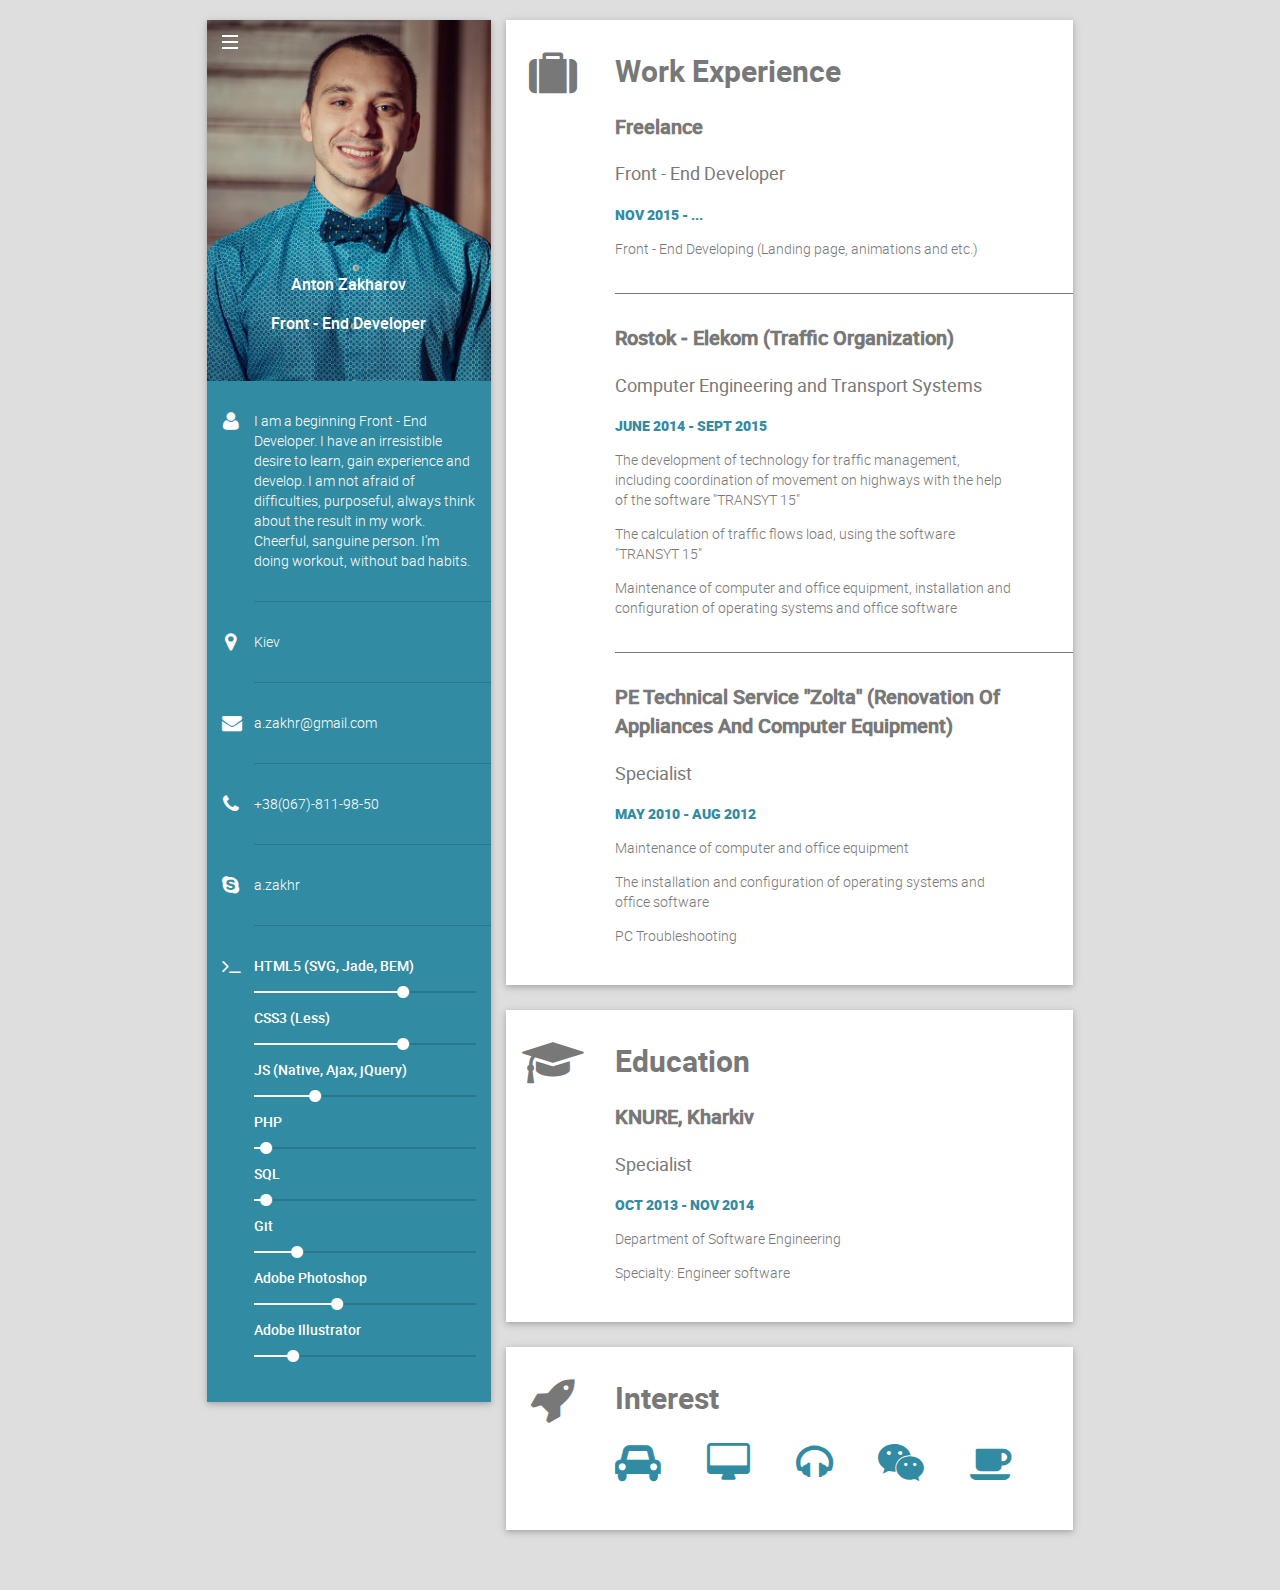
==== commit f9d8f52d: "add new skills" ====
--- a/index.html
+++ b/index.html
@@ -1,6 +1,6 @@
 <!DOCTYPE html><html lang="en" class="no-js"><head><meta charset="utf-8"><meta http-equiv="X-UA-Compatible" content="IE=edge"><meta name="viewport" content="width=device-width, initial-scale=1"><title>CV</title><meta name="description" content="Zakharov Anton - Front-End Developer. CV and Portfolio."><meta name="author" content="Zakharov Anton"><link rel="canonical" href="https://a-zakhr.github.io"><link rel="next" href="https://a-zakhr.github.io/projects"><meta property="og:local" content="en_US"><meta property="og:type" content="website"><meta property="og:title" content="Zakharov Anton"><meta property="og:description" content="Front-End Developer"><meta property="og:url" content="http://a-zakhr.github.io"><meta property="og:site_name" content="Zakharov Anton"><meta property="og:image" content="images/a.zakhr-small.jpg"><link rel="icon" href="favicon.ico"><link rel="apple-touch-icon" sizes="72x72" href="/apple-icon-72x72.png"><link rel="apple-touch-icon" sizes="76x76" href="/apple-icon-76x76.png"><link rel="apple-touch-icon" sizes="114x114" href="/apple-icon-114x114.png"><link rel="stylesheet" href="styles/main.css"><body><!--[if lt IE 10]><p class="browserupgrade">You are using an <strong>outdated</strong> browser. Please <a href="http://browsehappy.com/">upgrade your browser</a> to improve your experience.</p>
 <![endif]--><div class="container"><div class="row"><aside class="aside col-lg-4 col-sm-5"><div class="nav"><div class="nav__btn"><div class="nav__btn-line nav__btn-line--top"></div><div class="nav__btn-line nav__btn-line--middle"></div><div class="nav__btn-line nav__btn-line--bottom"></div></div><nav class="nav__links"><a href="index.html" class="nav__link">CV</a><a href="projects.html" class="nav__link">Projects</a><ul class="social-links"><li class="social-links__item"><a href="https://github.com/a-zakhr" class="social-links__link"><i class="fa fa-github-square"></i></a></li><li class="social-links__item"><a href="https://ua.linkedin.com/in/azakhr" class="social-links__link"><i class="fa fa-linkedin-square"></i></a></li></ul></nav></div><div class="personal-info clearfix"><figure class="personal-info__item photo"><img src="images/a.zakhr.jpg" alt="Zakharov Anton image"><figcaption class="photo__descr"><p class="photo__full-name">Anton Zakharov</p><p class="photo__position">Front - End Developer</p></figcaption></figure><div class="personal-info__item"><div class="personal-info__icon col-xs-2"><i class="fa fa-user"></i></div><p class="personal-info__text col-xs-10">I am a beginning Front - End Developer. I have an irresistible desire to learn, gain experience and develop. I am not afraid of difficulties, purposeful, always think about the result in my work. Cheerful, sanguine person. I’m doing workout, without bad habits.
-</p></div><div class="personal-info__item"><div class="personal-info__icon col-xs-2"><i class="fa fa-map-marker"></i></div><p class="personal-info__text col-xs-10">Kiev</p></div><div class="personal-info__item contacts"><div class="personal-info__icon col-xs-2"><i class="fa fa-envelope"></i></div><a href="mailto: a.zakhr@gmail.com" class="personal-info__text col-xs-10">a.zakhr@gmail.com</a></div><div class="personal-info__item contacts"><div class="personal-info__icon col-xs-2"><i class="fa fa-phone"></i></div><a href="tel: +380678119850" class="personal-info__text col-xs-10">+38(067)-811-98-50</a></div><div class="personal-info__item contacts"><div class="personal-info__icon col-xs-2"><i class="fa fa-skype"></i></div><a href="skype: a.zakhr" class="personal-info__text col-xs-10">a.zakhr</a></div><div class="personal-info__item"><div class="personal-info__icon col-xs-2"><i class="fa fa-terminal"></i></div><div class="skills col-xs-10"><div class="skills__item skills__item--html"><p class="skills__title">HTML5 (Jade, BEM)</p><div class="skills__progress"><div class="skills__progress--current"><i class="fa fa-circle"></i></div></div></div><div class="skills__item skills__item--css"><p class="skills__title">CSS3 (Less)</p><div class="skills__progress"><div class="skills__progress--current"><i class="fa fa-circle"></i></div></div></div><div class="skills__item skills__item--js"><p class="skills__title">JS (Native, jQuery)</p><div class="skills__progress"><div class="skills__progress--current"><i class="fa fa-circle"></i></div></div></div><div class="skills__item skills__item--php"><p class="skills__title">PHP</p><div class="skills__progress"><div class="skills__progress--current"><i class="fa fa-circle"></i></div></div></div><div class="skills__item skills__item--sql"><p class="skills__title">SQL</p><div class="skills__progress"><div class="skills__progress--current"><i class="fa fa-circle"></i></div></div></div><div class="skills__item skills__item--git"><p class="skills__title">Git</p><div class="skills__progress"><div class="skills__progress--current"><i class="fa fa-circle"></i></div></div></div><div class="skills__item skills__item--ps"><p class="skills__title">Adobe Photoshop</p><div class="skills__progress"><div class="skills__progress--current"><i class="fa fa-circle"></i></div></div></div><div class="skills__item skills__item--ai"><p class="skills__title">Adobe Illustrator</p><div class="skills__progress"><div class="skills__progress--current"><i class="fa fa-circle"></i></div></div></div></div></div></div></aside><main class="content col-lg-8 col-sm-7"><div class="descr-block clearfix"><div class="descr-block__icon col-xs-2"><i class="fa fa-suitcase"></i></div><div class="descr-block__description col-xs-10"><h2 class="descr-block__title">Work Experience</h2><div class="description"><h3 class="description__title">Freelance</h3><p class="description__degree">Front - End Developer</p><p class="description__date">Nov 2015 - ...</p><p class="description__text">Front - End Developing (Landing page, animations and etc.)
+</p></div><div class="personal-info__item"><div class="personal-info__icon col-xs-2"><i class="fa fa-map-marker"></i></div><p class="personal-info__text col-xs-10">Kiev</p></div><div class="personal-info__item contacts"><div class="personal-info__icon col-xs-2"><i class="fa fa-envelope"></i></div><a href="mailto: a.zakhr@gmail.com" class="personal-info__text col-xs-10">a.zakhr@gmail.com</a></div><div class="personal-info__item contacts"><div class="personal-info__icon col-xs-2"><i class="fa fa-phone"></i></div><a href="tel: +380678119850" class="personal-info__text col-xs-10">+38(067)-811-98-50</a></div><div class="personal-info__item contacts"><div class="personal-info__icon col-xs-2"><i class="fa fa-skype"></i></div><a href="skype: a.zakhr" class="personal-info__text col-xs-10">a.zakhr</a></div><div class="personal-info__item"><div class="personal-info__icon col-xs-2"><i class="fa fa-terminal"></i></div><div class="skills col-xs-10"><div class="skills__item skills__item--html"><p class="skills__title">HTML5 (SVG, Jade, BEM)</p><div class="skills__progress"><div class="skills__progress--current"><i class="fa fa-circle"></i></div></div></div><div class="skills__item skills__item--css"><p class="skills__title">CSS3 (Less)</p><div class="skills__progress"><div class="skills__progress--current"><i class="fa fa-circle"></i></div></div></div><div class="skills__item skills__item--js"><p class="skills__title">JS (Native, Ajax, jQuery)</p><div class="skills__progress"><div class="skills__progress--current"><i class="fa fa-circle"></i></div></div></div><div class="skills__item skills__item--php"><p class="skills__title">PHP</p><div class="skills__progress"><div class="skills__progress--current"><i class="fa fa-circle"></i></div></div></div><div class="skills__item skills__item--sql"><p class="skills__title">SQL</p><div class="skills__progress"><div class="skills__progress--current"><i class="fa fa-circle"></i></div></div></div><div class="skills__item skills__item--git"><p class="skills__title">Git</p><div class="skills__progress"><div class="skills__progress--current"><i class="fa fa-circle"></i></div></div></div><div class="skills__item skills__item--ps"><p class="skills__title">Adobe Photoshop</p><div class="skills__progress"><div class="skills__progress--current"><i class="fa fa-circle"></i></div></div></div><div class="skills__item skills__item--ai"><p class="skills__title">Adobe Illustrator</p><div class="skills__progress"><div class="skills__progress--current"><i class="fa fa-circle"></i></div></div></div></div></div></div></aside><main class="content col-lg-8 col-sm-7"><div class="descr-block clearfix"><div class="descr-block__icon col-xs-2"><i class="fa fa-suitcase"></i></div><div class="descr-block__description col-xs-10"><h2 class="descr-block__title">Work Experience</h2><div class="description"><h3 class="description__title">Freelance</h3><p class="description__degree">Front - End Developer</p><p class="description__date">Nov 2015 - ...</p><p class="description__text">Front - End Developing (Landing page, animations and etc.)
 </p></div><div class="description"><h3 class="description__title">Rostok - Elekom (Traffic Organization)</h3><p class="description__degree">Computer Engineering and Transport Systems</p><p class="description__date">June 2014 - Sept 2015</p><p class="description__text">The development of technology for traffic management, including coordination of movement on highways with the help of the software "TRANSYT 15"</p><p class="description__text">The calculation of traffic flows load, using the software "TRANSYT 15"</p><p class="description__text">Maintenance of computer and office equipment, installation and configuration of operating systems and office software
 </p></div><div class="description"><h3 class="description__title">PE Technical Service "Zolta" (Renovation Of Appliances And Computer Equipment)</h3><p class="description__degree">Specialist</p><p class="description__date">May 2010 - Aug 2012</p><p class="description__text">Maintenance of computer and office equipment</p><p class="description__text">The installation and configuration of operating systems and office software</p><p class="description__text">PC Troubleshooting
 </p></div></div></div><div class="descr-block clearfix"><div class="descr-block__icon col-xs-2"><i class="fa fa-graduation-cap"></i></div><div class="descr-block__description col-xs-10"><h2 class="descr-block__title">Education</h2><div class="description"><h3 class="description__title">KNURE, Kharkiv</h3><p class="description__degree">Specialist</p><p class="description__date">Oct 2013 - Nov 2014</p><p class="description__text">Department of Software Engineering</p><p class="description__text">Specialty: Engineer software</p></div></div></div><div class="descr-block clearfix"><div class="descr-block__icon col-xs-2"><i class="fa fa-rocket"></i></div><div class="descr-block__description col-xs-10"><h2 class="descr-block__title">Interest</h2><div class="description"><ul class="description__list"><li class="list-item"><i class="fa fa-car"></i></li><li class="list-item"><i class="fa fa-desktop"></i></li><li class="list-item"><i class="fa fa-headphones"></i></li><li class="list-item"><i class="fa fa-weixin"></i></li><li class="list-item"><i class="fa fa-coffee"></i></li></ul></div></div></div></main><div class="overlay-bg"></div></div></div><script src="scripts/jquery.min.js"></script><script src="scripts/main.js"></script><script>(function(i,s,o,g,r,a,m){i['GoogleAnalyticsObject']=r;i[r]=i[r]||function(){
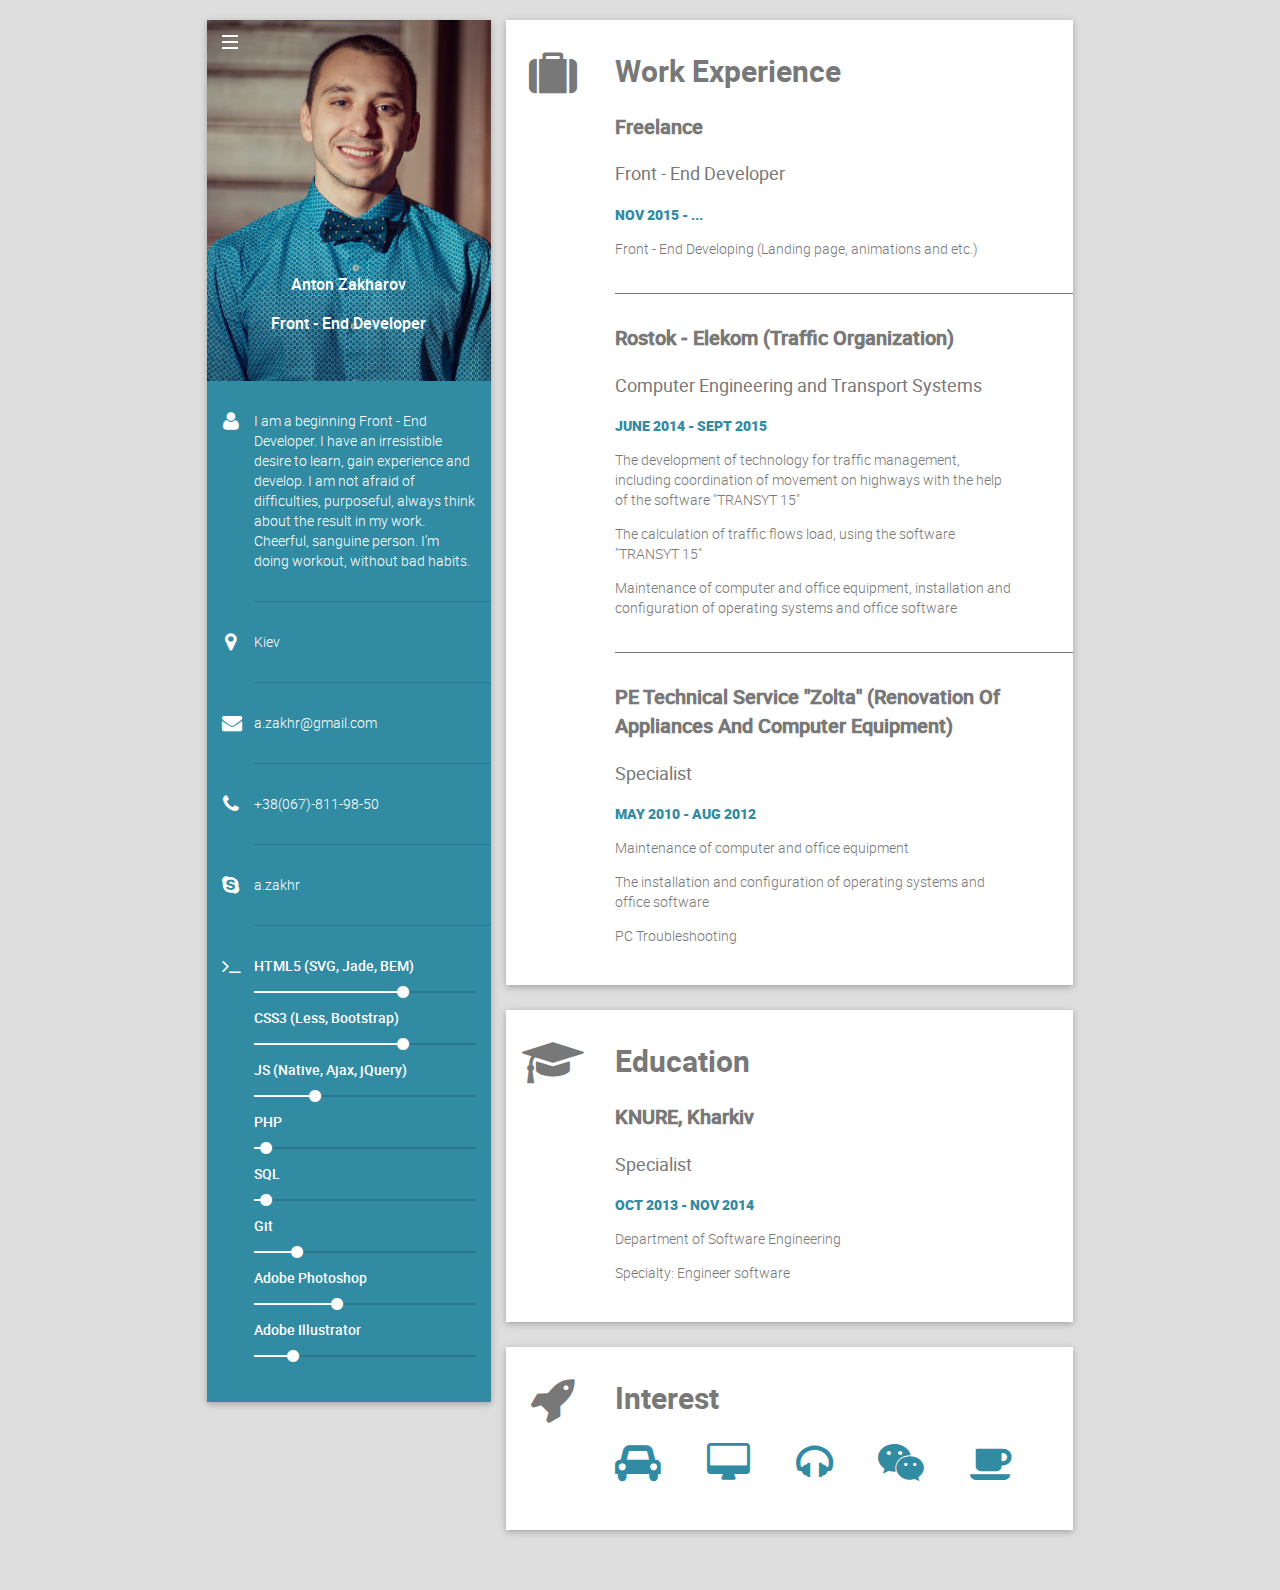
==== commit 113a3359: "add new skills" ====
--- a/index.html
+++ b/index.html
@@ -1,6 +1,6 @@
 <!DOCTYPE html><html lang="en" class="no-js"><head><meta charset="utf-8"><meta http-equiv="X-UA-Compatible" content="IE=edge"><meta name="viewport" content="width=device-width, initial-scale=1"><title>CV</title><meta name="description" content="Zakharov Anton - Front-End Developer. CV and Portfolio."><meta name="author" content="Zakharov Anton"><link rel="canonical" href="https://a-zakhr.github.io"><link rel="next" href="https://a-zakhr.github.io/projects"><meta property="og:local" content="en_US"><meta property="og:type" content="website"><meta property="og:title" content="Zakharov Anton"><meta property="og:description" content="Front-End Developer"><meta property="og:url" content="http://a-zakhr.github.io"><meta property="og:site_name" content="Zakharov Anton"><meta property="og:image" content="images/a.zakhr-small.jpg"><link rel="icon" href="favicon.ico"><link rel="apple-touch-icon" sizes="72x72" href="/apple-icon-72x72.png"><link rel="apple-touch-icon" sizes="76x76" href="/apple-icon-76x76.png"><link rel="apple-touch-icon" sizes="114x114" href="/apple-icon-114x114.png"><link rel="stylesheet" href="styles/main.css"><body><!--[if lt IE 10]><p class="browserupgrade">You are using an <strong>outdated</strong> browser. Please <a href="http://browsehappy.com/">upgrade your browser</a> to improve your experience.</p>
 <![endif]--><div class="container"><div class="row"><aside class="aside col-lg-4 col-sm-5"><div class="nav"><div class="nav__btn"><div class="nav__btn-line nav__btn-line--top"></div><div class="nav__btn-line nav__btn-line--middle"></div><div class="nav__btn-line nav__btn-line--bottom"></div></div><nav class="nav__links"><a href="index.html" class="nav__link">CV</a><a href="projects.html" class="nav__link">Projects</a><ul class="social-links"><li class="social-links__item"><a href="https://github.com/a-zakhr" class="social-links__link"><i class="fa fa-github-square"></i></a></li><li class="social-links__item"><a href="https://ua.linkedin.com/in/azakhr" class="social-links__link"><i class="fa fa-linkedin-square"></i></a></li></ul></nav></div><div class="personal-info clearfix"><figure class="personal-info__item photo"><img src="images/a.zakhr.jpg" alt="Zakharov Anton image"><figcaption class="photo__descr"><p class="photo__full-name">Anton Zakharov</p><p class="photo__position">Front - End Developer</p></figcaption></figure><div class="personal-info__item"><div class="personal-info__icon col-xs-2"><i class="fa fa-user"></i></div><p class="personal-info__text col-xs-10">I am a beginning Front - End Developer. I have an irresistible desire to learn, gain experience and develop. I am not afraid of difficulties, purposeful, always think about the result in my work. Cheerful, sanguine person. I’m doing workout, without bad habits.
-</p></div><div class="personal-info__item"><div class="personal-info__icon col-xs-2"><i class="fa fa-map-marker"></i></div><p class="personal-info__text col-xs-10">Kiev</p></div><div class="personal-info__item contacts"><div class="personal-info__icon col-xs-2"><i class="fa fa-envelope"></i></div><a href="mailto: a.zakhr@gmail.com" class="personal-info__text col-xs-10">a.zakhr@gmail.com</a></div><div class="personal-info__item contacts"><div class="personal-info__icon col-xs-2"><i class="fa fa-phone"></i></div><a href="tel: +380678119850" class="personal-info__text col-xs-10">+38(067)-811-98-50</a></div><div class="personal-info__item contacts"><div class="personal-info__icon col-xs-2"><i class="fa fa-skype"></i></div><a href="skype: a.zakhr" class="personal-info__text col-xs-10">a.zakhr</a></div><div class="personal-info__item"><div class="personal-info__icon col-xs-2"><i class="fa fa-terminal"></i></div><div class="skills col-xs-10"><div class="skills__item skills__item--html"><p class="skills__title">HTML5 (SVG, Jade, BEM)</p><div class="skills__progress"><div class="skills__progress--current"><i class="fa fa-circle"></i></div></div></div><div class="skills__item skills__item--css"><p class="skills__title">CSS3 (Less)</p><div class="skills__progress"><div class="skills__progress--current"><i class="fa fa-circle"></i></div></div></div><div class="skills__item skills__item--js"><p class="skills__title">JS (Native, Ajax, jQuery)</p><div class="skills__progress"><div class="skills__progress--current"><i class="fa fa-circle"></i></div></div></div><div class="skills__item skills__item--php"><p class="skills__title">PHP</p><div class="skills__progress"><div class="skills__progress--current"><i class="fa fa-circle"></i></div></div></div><div class="skills__item skills__item--sql"><p class="skills__title">SQL</p><div class="skills__progress"><div class="skills__progress--current"><i class="fa fa-circle"></i></div></div></div><div class="skills__item skills__item--git"><p class="skills__title">Git</p><div class="skills__progress"><div class="skills__progress--current"><i class="fa fa-circle"></i></div></div></div><div class="skills__item skills__item--ps"><p class="skills__title">Adobe Photoshop</p><div class="skills__progress"><div class="skills__progress--current"><i class="fa fa-circle"></i></div></div></div><div class="skills__item skills__item--ai"><p class="skills__title">Adobe Illustrator</p><div class="skills__progress"><div class="skills__progress--current"><i class="fa fa-circle"></i></div></div></div></div></div></div></aside><main class="content col-lg-8 col-sm-7"><div class="descr-block clearfix"><div class="descr-block__icon col-xs-2"><i class="fa fa-suitcase"></i></div><div class="descr-block__description col-xs-10"><h2 class="descr-block__title">Work Experience</h2><div class="description"><h3 class="description__title">Freelance</h3><p class="description__degree">Front - End Developer</p><p class="description__date">Nov 2015 - ...</p><p class="description__text">Front - End Developing (Landing page, animations and etc.)
+</p></div><div class="personal-info__item"><div class="personal-info__icon col-xs-2"><i class="fa fa-map-marker"></i></div><p class="personal-info__text col-xs-10">Kiev</p></div><div class="personal-info__item contacts"><div class="personal-info__icon col-xs-2"><i class="fa fa-envelope"></i></div><a href="mailto: a.zakhr@gmail.com" class="personal-info__text col-xs-10">a.zakhr@gmail.com</a></div><div class="personal-info__item contacts"><div class="personal-info__icon col-xs-2"><i class="fa fa-phone"></i></div><a href="tel: +380678119850" class="personal-info__text col-xs-10">+38(067)-811-98-50</a></div><div class="personal-info__item contacts"><div class="personal-info__icon col-xs-2"><i class="fa fa-skype"></i></div><a href="skype: a.zakhr" class="personal-info__text col-xs-10">a.zakhr</a></div><div class="personal-info__item"><div class="personal-info__icon col-xs-2"><i class="fa fa-terminal"></i></div><div class="skills col-xs-10"><div class="skills__item skills__item--html"><p class="skills__title">HTML5 (SVG, Jade, BEM)</p><div class="skills__progress"><div class="skills__progress--current"><i class="fa fa-circle"></i></div></div></div><div class="skills__item skills__item--css"><p class="skills__title">CSS3 (Less, Bootstrap)</p><div class="skills__progress"><div class="skills__progress--current"><i class="fa fa-circle"></i></div></div></div><div class="skills__item skills__item--js"><p class="skills__title">JS (Native, Ajax, jQuery)</p><div class="skills__progress"><div class="skills__progress--current"><i class="fa fa-circle"></i></div></div></div><div class="skills__item skills__item--php"><p class="skills__title">PHP</p><div class="skills__progress"><div class="skills__progress--current"><i class="fa fa-circle"></i></div></div></div><div class="skills__item skills__item--sql"><p class="skills__title">SQL</p><div class="skills__progress"><div class="skills__progress--current"><i class="fa fa-circle"></i></div></div></div><div class="skills__item skills__item--git"><p class="skills__title">Git</p><div class="skills__progress"><div class="skills__progress--current"><i class="fa fa-circle"></i></div></div></div><div class="skills__item skills__item--ps"><p class="skills__title">Adobe Photoshop</p><div class="skills__progress"><div class="skills__progress--current"><i class="fa fa-circle"></i></div></div></div><div class="skills__item skills__item--ai"><p class="skills__title">Adobe Illustrator</p><div class="skills__progress"><div class="skills__progress--current"><i class="fa fa-circle"></i></div></div></div></div></div></div></aside><main class="content col-lg-8 col-sm-7"><div class="descr-block clearfix"><div class="descr-block__icon col-xs-2"><i class="fa fa-suitcase"></i></div><div class="descr-block__description col-xs-10"><h2 class="descr-block__title">Work Experience</h2><div class="description"><h3 class="description__title">Freelance</h3><p class="description__degree">Front - End Developer</p><p class="description__date">Nov 2015 - ...</p><p class="description__text">Front - End Developing (Landing page, animations and etc.)
 </p></div><div class="description"><h3 class="description__title">Rostok - Elekom (Traffic Organization)</h3><p class="description__degree">Computer Engineering and Transport Systems</p><p class="description__date">June 2014 - Sept 2015</p><p class="description__text">The development of technology for traffic management, including coordination of movement on highways with the help of the software "TRANSYT 15"</p><p class="description__text">The calculation of traffic flows load, using the software "TRANSYT 15"</p><p class="description__text">Maintenance of computer and office equipment, installation and configuration of operating systems and office software
 </p></div><div class="description"><h3 class="description__title">PE Technical Service "Zolta" (Renovation Of Appliances And Computer Equipment)</h3><p class="description__degree">Specialist</p><p class="description__date">May 2010 - Aug 2012</p><p class="description__text">Maintenance of computer and office equipment</p><p class="description__text">The installation and configuration of operating systems and office software</p><p class="description__text">PC Troubleshooting
 </p></div></div></div><div class="descr-block clearfix"><div class="descr-block__icon col-xs-2"><i class="fa fa-graduation-cap"></i></div><div class="descr-block__description col-xs-10"><h2 class="descr-block__title">Education</h2><div class="description"><h3 class="description__title">KNURE, Kharkiv</h3><p class="description__degree">Specialist</p><p class="description__date">Oct 2013 - Nov 2014</p><p class="description__text">Department of Software Engineering</p><p class="description__text">Specialty: Engineer software</p></div></div></div><div class="descr-block clearfix"><div class="descr-block__icon col-xs-2"><i class="fa fa-rocket"></i></div><div class="descr-block__description col-xs-10"><h2 class="descr-block__title">Interest</h2><div class="description"><ul class="description__list"><li class="list-item"><i class="fa fa-car"></i></li><li class="list-item"><i class="fa fa-desktop"></i></li><li class="list-item"><i class="fa fa-headphones"></i></li><li class="list-item"><i class="fa fa-weixin"></i></li><li class="list-item"><i class="fa fa-coffee"></i></li></ul></div></div></div></main><div class="overlay-bg"></div></div></div><script src="scripts/jquery.min.js"></script><script src="scripts/main.js"></script><script>(function(i,s,o,g,r,a,m){i['GoogleAnalyticsObject']=r;i[r]=i[r]||function(){
